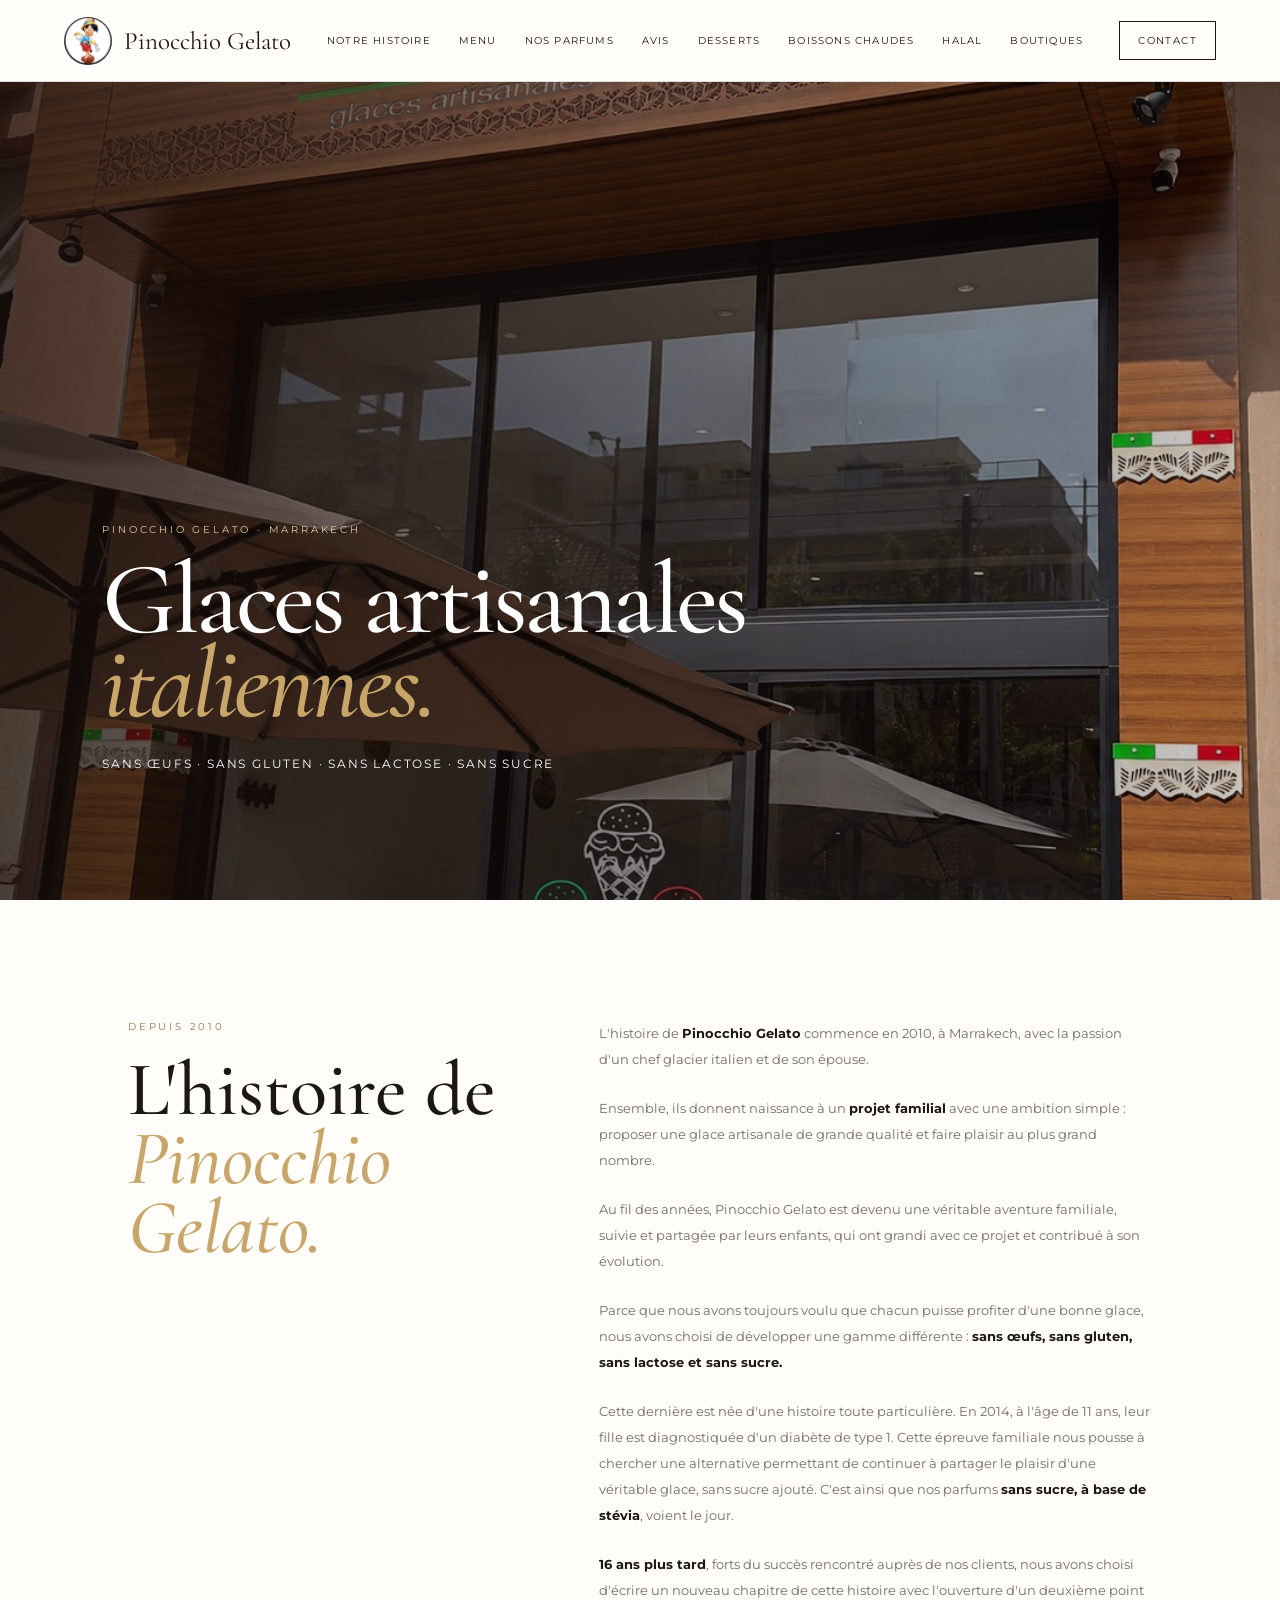
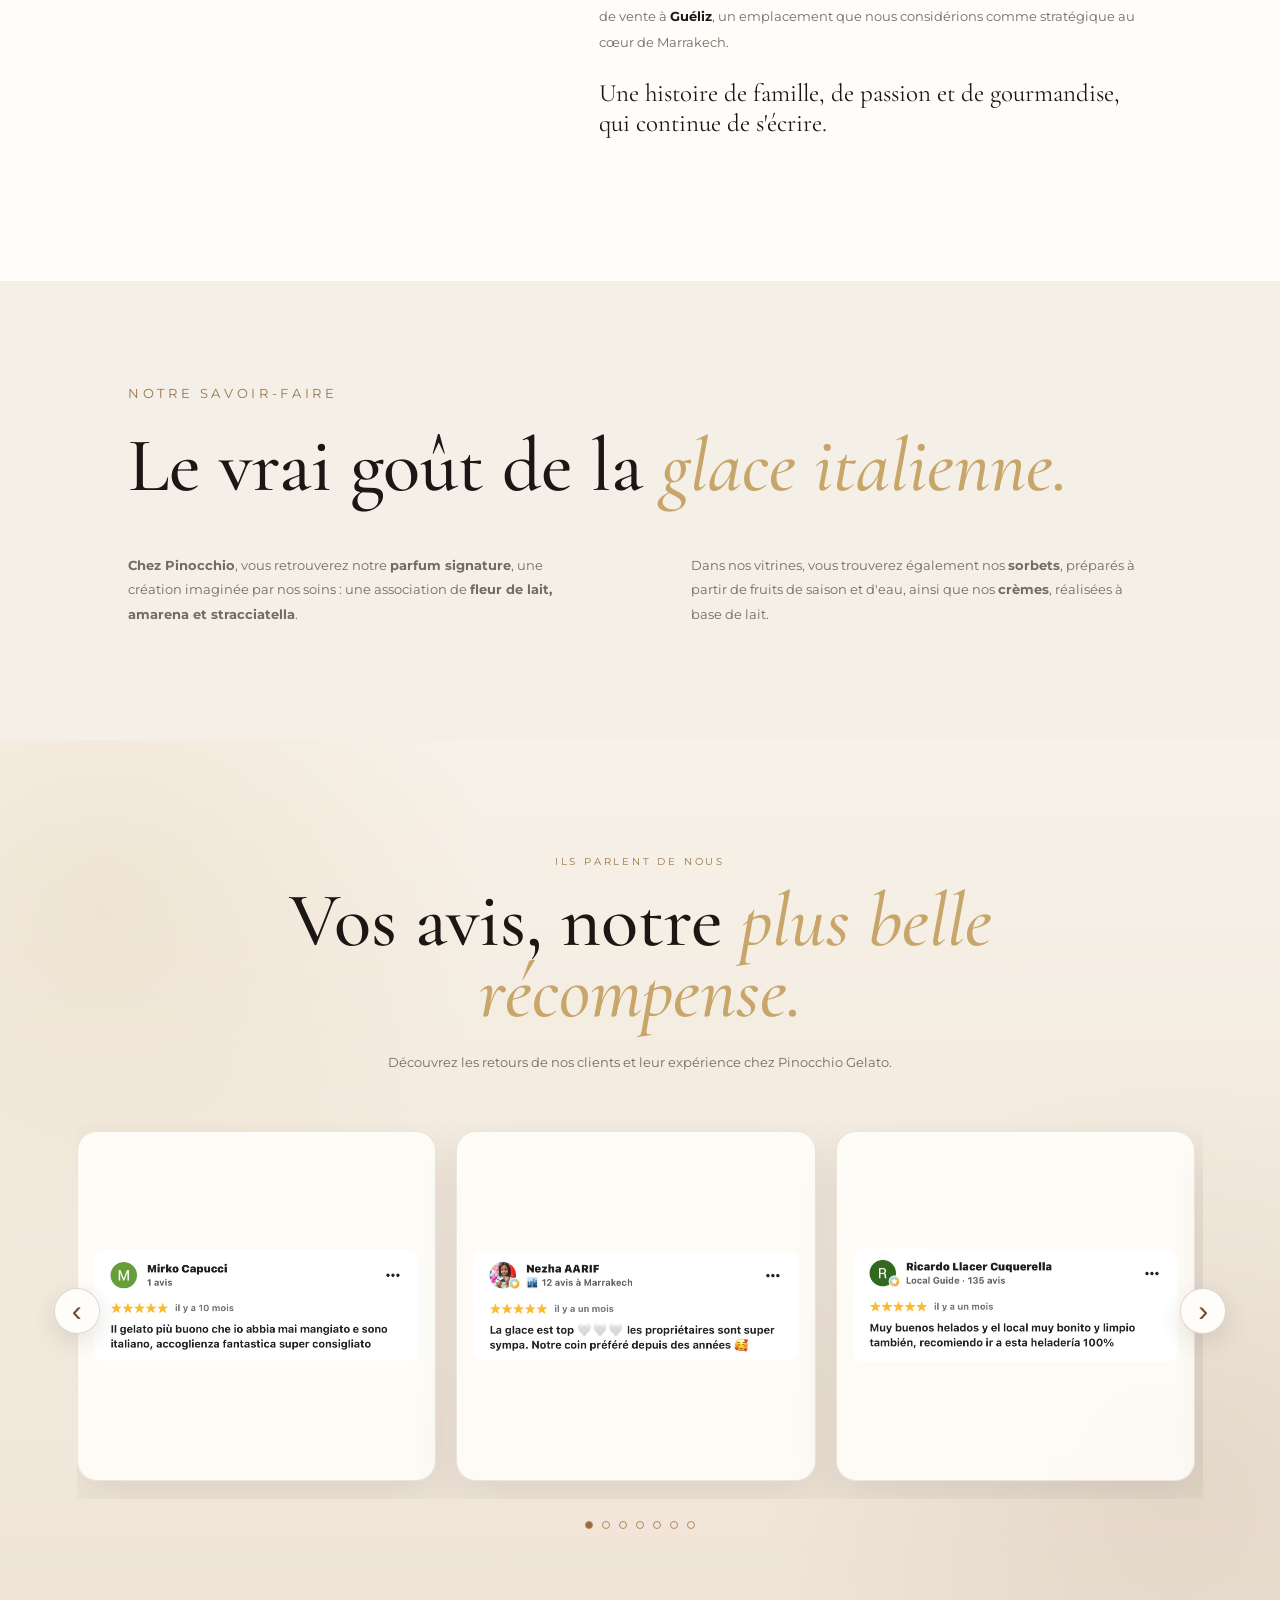
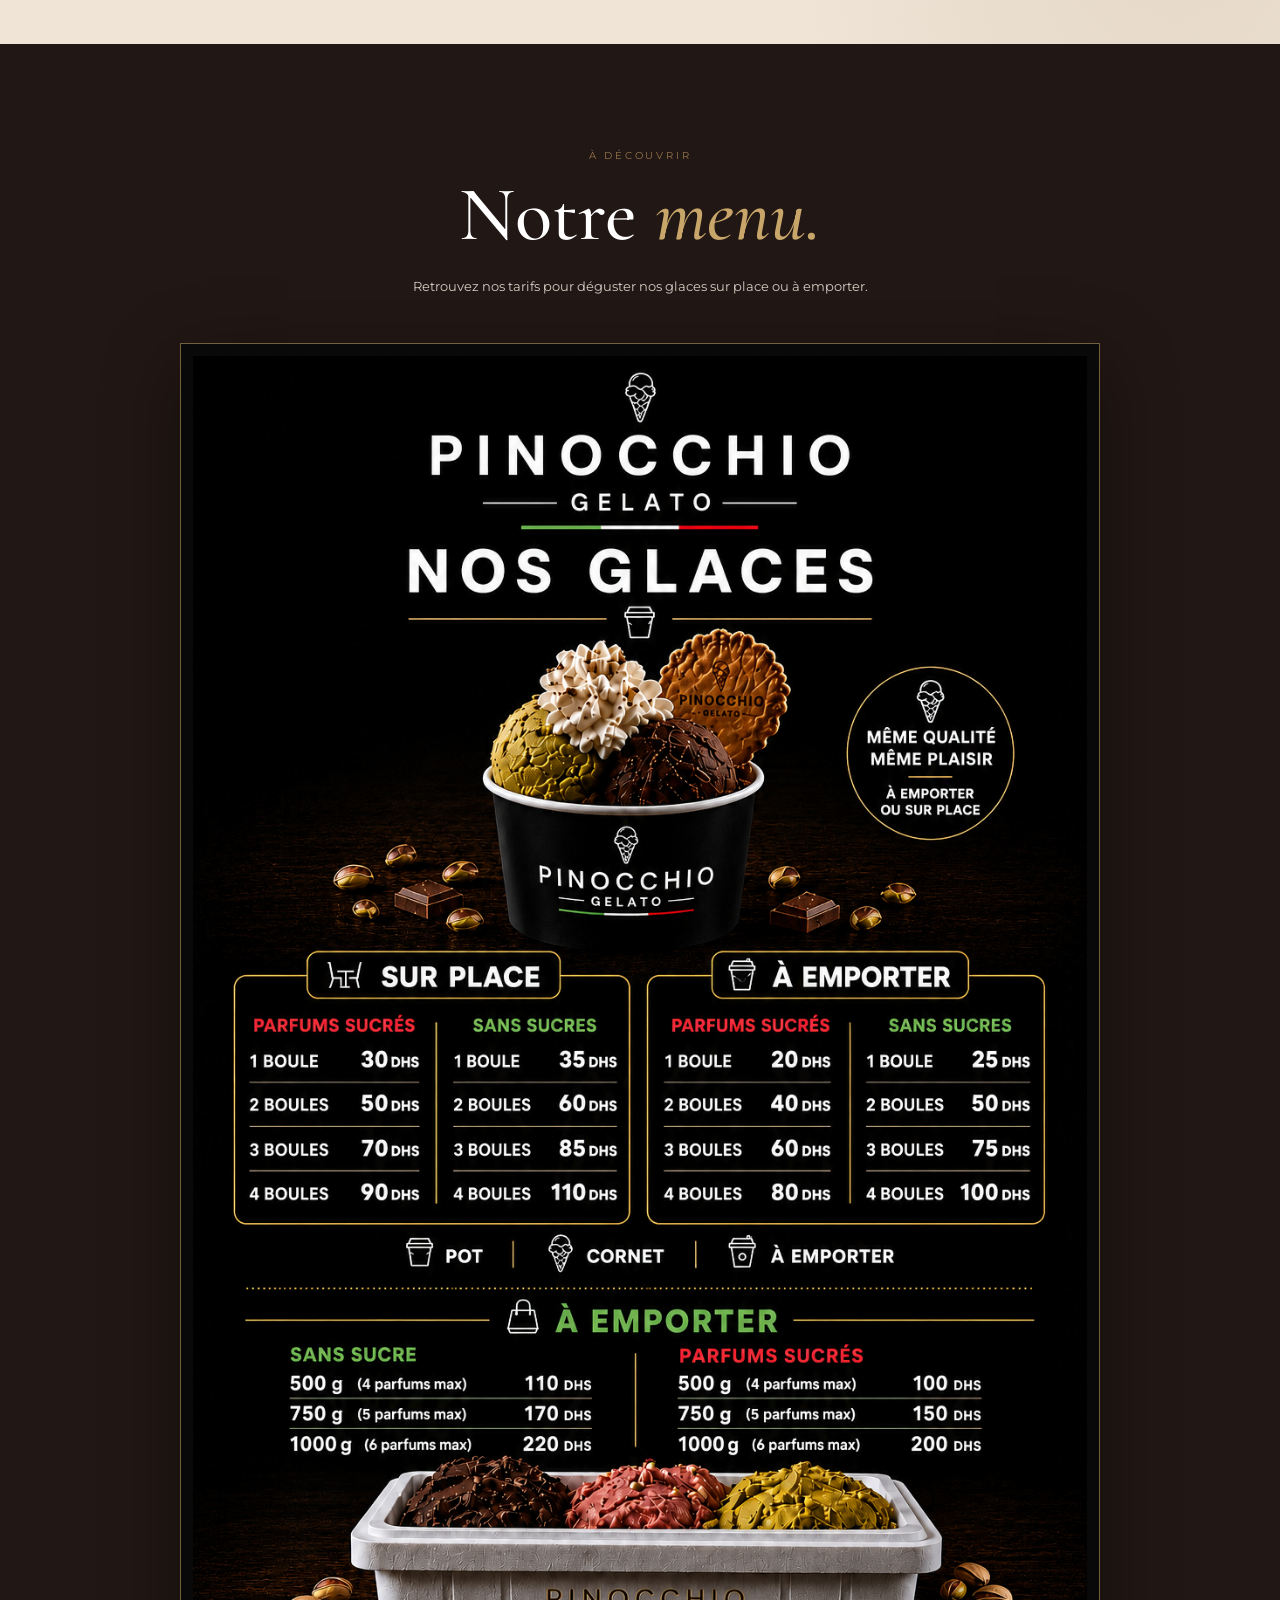
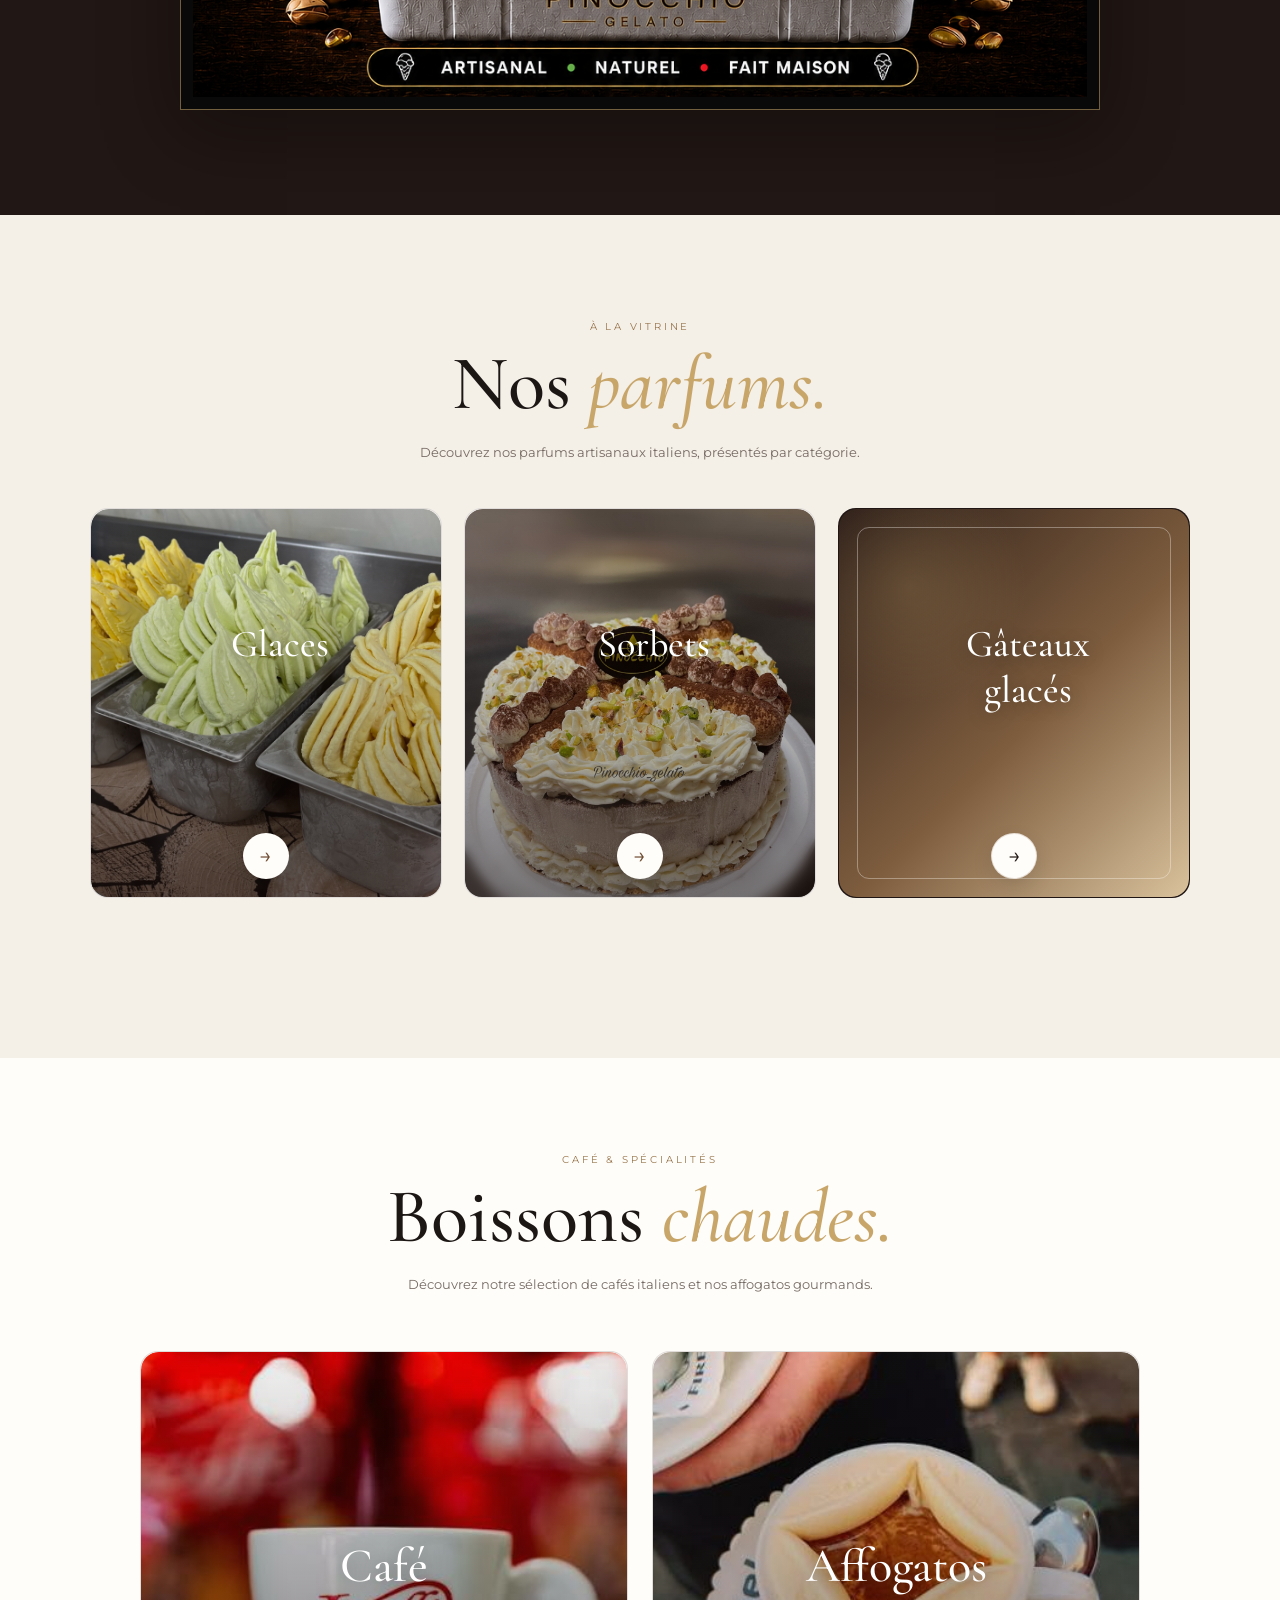
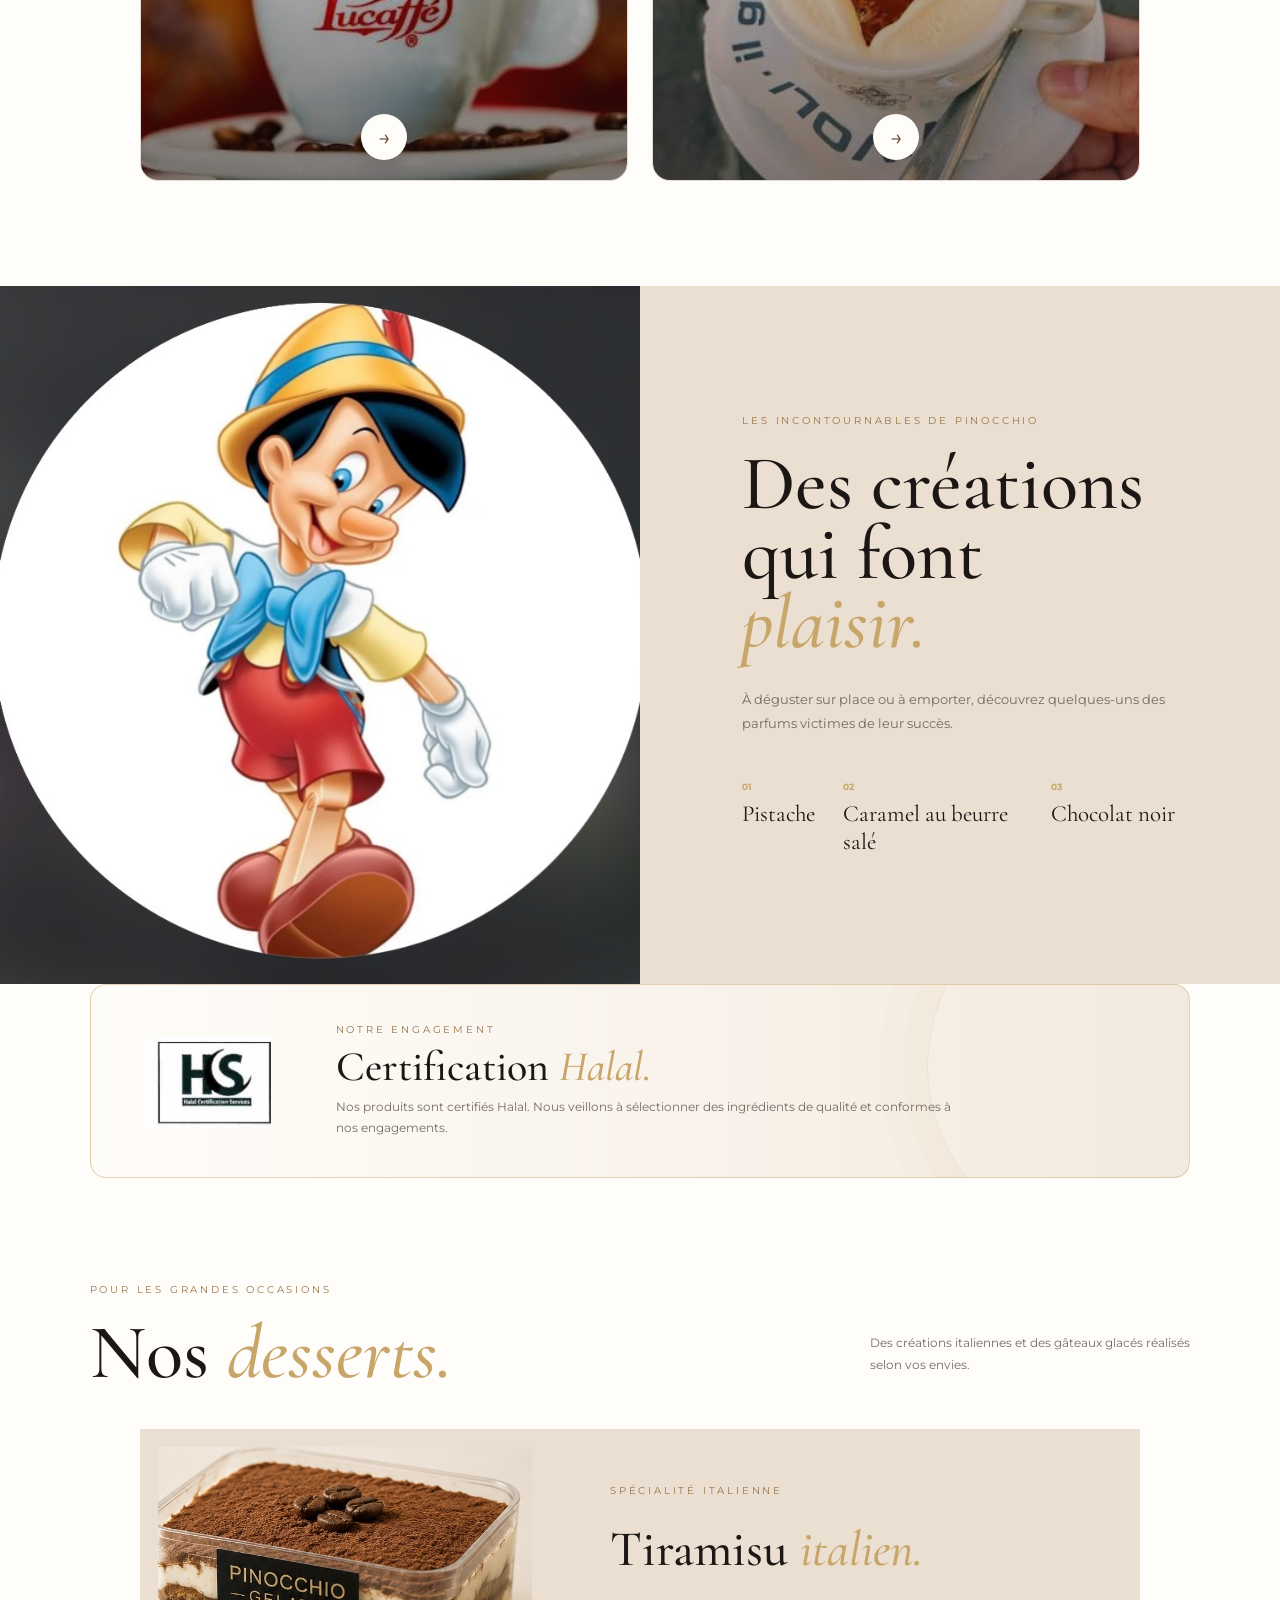
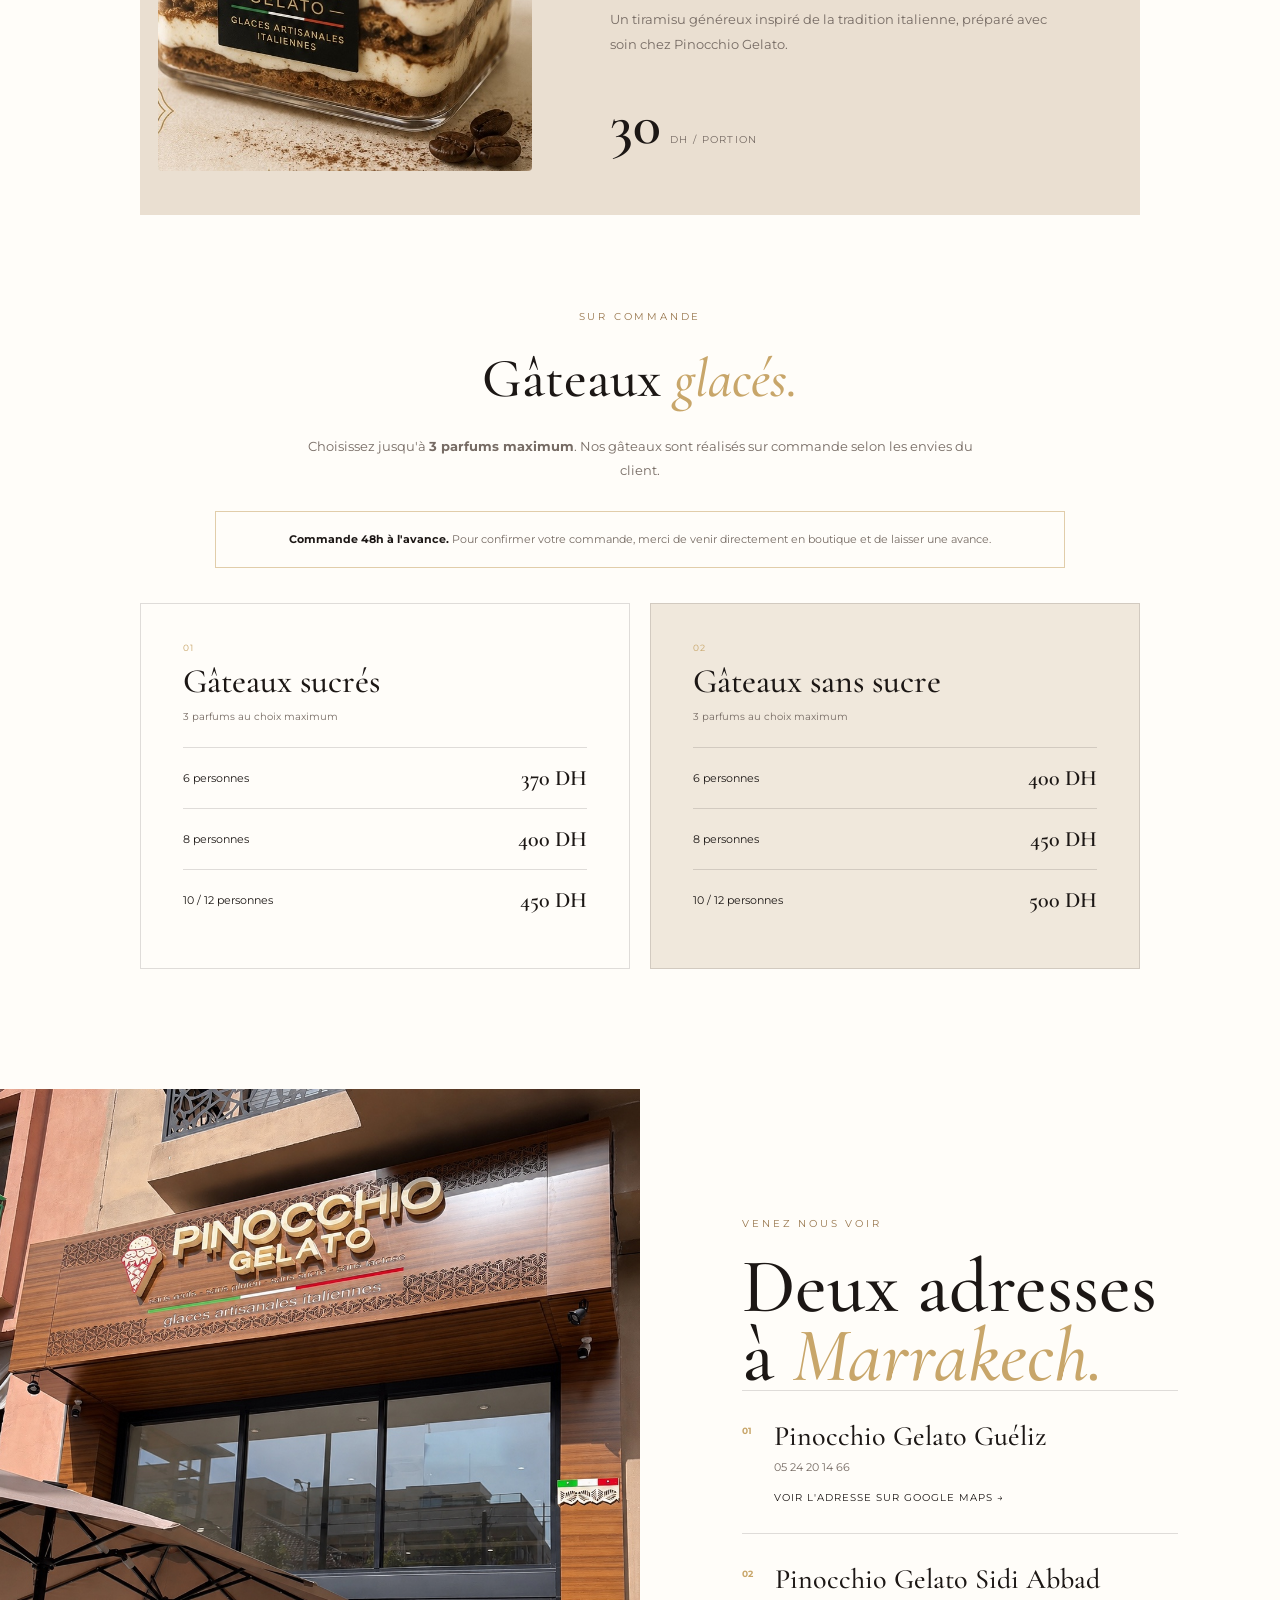
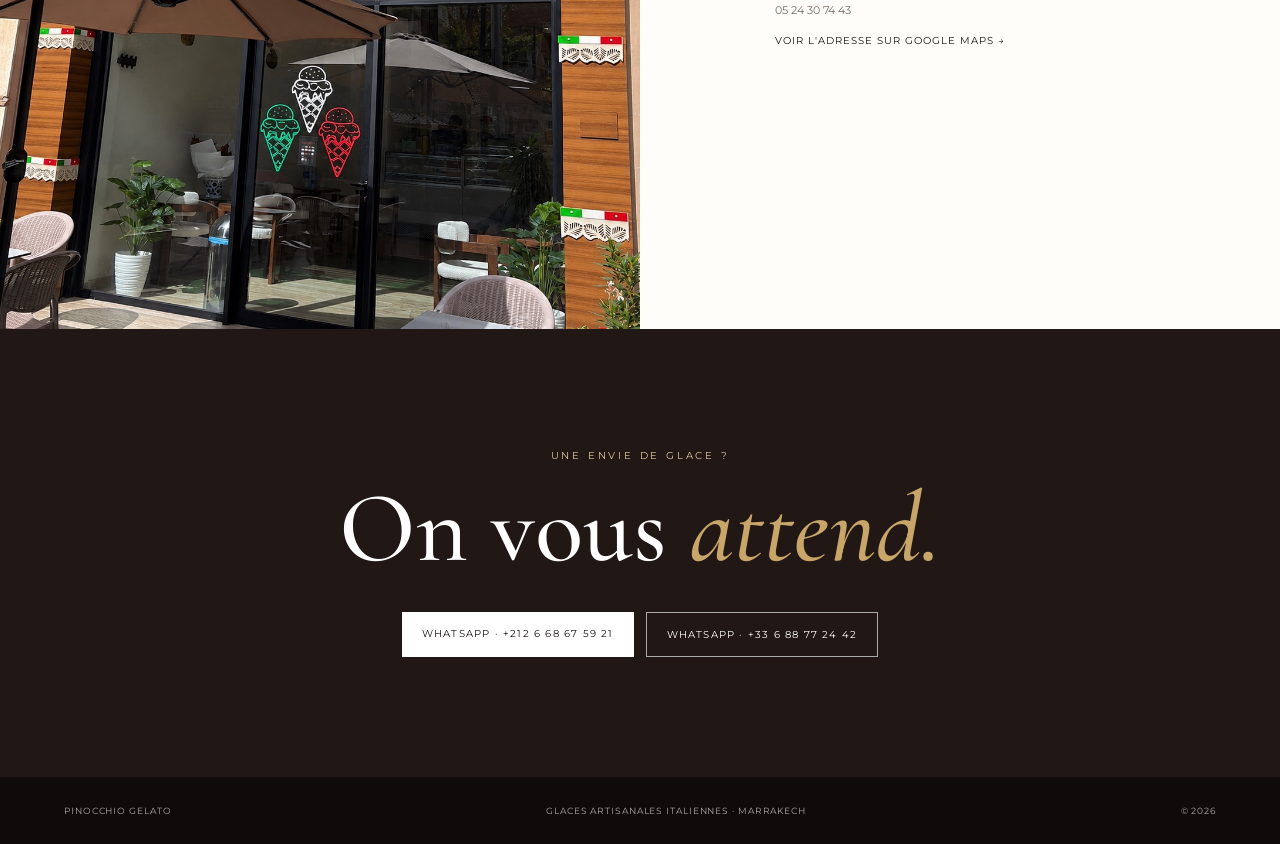
==== index.html @ 7ee96ea1 "Add files via upload" ====
<!doctype html><html lang="fr"><head><meta charset="utf-8"><meta name="viewport" content="width=device-width,initial-scale=1"><title>Pinocchio Gelato — Marrakech</title><link rel="stylesheet" href="style.css"></head><body>
<header class="nav"><a class="brand" href="#accueil"><img src="pinocchio.jpeg" alt="Logo Pinocchio" class="logo"><span>Pinocchio Gelato</span></a><nav><a href="#histoire">Notre histoire</a><a href="#menu">Menu</a><a href="#glaces">Nos parfums</a><a href="#avis">Avis</a><a href="#desserts">Desserts</a><a href="#boissons-chaudes">Boissons chaudes</a><a href="#halal">Halal</a><a href="#boutiques">Boutiques</a></nav><a class="nav-cta" href="#contact">Contact</a></header>
<section id="accueil" class="hero"><div class="hero-image"></div><div class="hero-overlay"></div><div class="hero-content"><p class="eyebrow">PINOCCHIO GELATO · MARRAKECH</p><h1>Glaces artisanales<br><em>italiennes.</em></h1><p class="qualities-line">Sans œufs · Sans gluten · Sans lactose · Sans sucre</p></div></section>
<section id="histoire" class="story"><div><p class="eyebrow dark">DEPUIS 2010</p><h2>L'histoire de<br><em>Pinocchio Gelato.</em></h2></div><div class="story-text">
<p>L'histoire de <strong>Pinocchio Gelato</strong> commence en 2010, à Marrakech, avec la passion d'un chef glacier italien et de son épouse.</p>
<p>Ensemble, ils donnent naissance à un <strong>projet familial</strong> avec une ambition simple : proposer une glace artisanale de grande qualité et faire plaisir au plus grand nombre.</p>
<p>Au fil des années, Pinocchio Gelato est devenu une véritable aventure familiale, suivie et partagée par leurs enfants, qui ont grandi avec ce projet et contribué à son évolution.</p>
<p>Parce que nous avons toujours voulu que chacun puisse profiter d'une bonne glace, nous avons choisi de développer une gamme différente : <strong>sans œufs, sans gluten, sans lactose et sans sucre.</strong></p>
<p>Cette dernière est née d'une histoire toute particulière. En 2014, à l'âge de 11 ans, leur fille est diagnostiquée d'un diabète de type 1. Cette épreuve familiale nous pousse à chercher une alternative permettant de continuer à partager le plaisir d'une véritable glace, sans sucre ajouté. C'est ainsi que nos parfums <strong>sans sucre, à base de stévia</strong>, voient le jour.</p>
<p><strong>16 ans plus tard</strong>, forts du succès rencontré auprès de nos clients, nous avons choisi d'écrire un nouveau chapitre de cette histoire avec l'ouverture d'un deuxième point de vente à <strong>Guéliz</strong>, un emplacement que nous considérions comme stratégique au cœur de Marrakech.</p>
<p class="closing">Une histoire de famille, de passion et de gourmandise, qui continue de s'écrire.</p></div></section>
<section class="intro"><p class="eyebrow dark">NOTRE SAVOIR-FAIRE</p><h2>Le vrai goût de la <em>glace italienne.</em></h2><p><strong>Chez Pinocchio</strong>, vous retrouverez notre <strong>parfum signature</strong>, une création imaginée par nos soins : une association de <strong>fleur de lait, amarena et stracciatella</strong>.</p><p>Dans nos vitrines, vous trouverez également nos <strong>sorbets</strong>, préparés à partir de fruits de saison et d'eau, ainsi que nos <strong>crèmes</strong>, réalisées à base de lait.</p></section>

<section id="avis" class="reviews-section">
  <div class="reviews-head">
    <p class="eyebrow dark">ILS PARLENT DE NOUS</p>
    <h2>Vos avis, notre <em>plus belle récompense.</em></h2>
    <p>Découvrez les retours de nos clients et leur expérience chez Pinocchio Gelato.</p>
  </div>
  <div class="reviews-wrap">
    <button class="review-arrow review-prev" type="button" aria-label="Avis précédent">‹</button>
    <div class="reviews-track">
      <article class="review-card"><img src="avis_mirko.jpeg" alt="Avis Google de Mirko Capucci"></article>
      <article class="review-card"><img src="avis_nezha.jpeg" alt="Avis Google de Nezha Aarif"></article>
      <article class="review-card"><img src="avis_ricardo.jpeg" alt="Avis Google de Ricardo Lacer Cuquerella"></article>
      <article class="review-card"><img src="avis_ikram.jpeg" alt="Avis Google de Ikram Gülseren"></article>
      <article class="review-card"><img src="avis_wassima.jpeg" alt="Avis Google de Wassima Ess"></article>
      <article class="review-card"><img src="avis_lyhem.jpeg" alt="Avis Google de Ly Hem"></article>
      <article class="review-card"><img src="avis_nasser.jpeg" alt="Avis Google de Nasser Ksikes"></article>
    </div>
    <button class="review-arrow review-next" type="button" aria-label="Avis suivant">›</button>
  </div>
  <div class="review-dots" aria-hidden="true"><span class="active"></span><span></span><span></span><span></span><span></span><span></span><span></span></div>
</section>

<section id="menu" class="menu-section">
  <div class="menu-head">
    <p class="eyebrow dark">À DÉCOUVRIR</p>
    <h2>Notre <em>menu.</em></h2>
    <p>Retrouvez nos tarifs pour déguster nos glaces sur place ou à emporter.</p>
  </div>
  <div class="menu-card">
    <img src="menu.png" alt="Menu Pinocchio Gelato — glaces sur place et à emporter">
  </div>
</section>

<section id="glaces" class="section flavors-section">
  <div class="perfumes-head">
    <p class="eyebrow dark">À LA VITRINE</p>
    <h2>Nos <em>parfums.</em></h2>
    <p>Découvrez nos parfums artisanaux italiens, présentés par catégorie.</p>
  </div>

  <div class="perfume-categories">
    <button class="perfume-category perfume-trigger" type="button" data-modal="glaces-modal" aria-haspopup="dialog">
      <span class="perfume-category-image"><img src="glaces.jpeg" alt="Glaces artisanales"></span>
      <span class="perfume-category-overlay"></span>
      <span class="perfume-category-title">Glaces</span>
      <span class="perfume-category-arrow">→</span>
    </button>

    <button class="perfume-category perfume-trigger" type="button" data-modal="sorbets-modal" aria-haspopup="dialog">
      <span class="perfume-category-image"><img src="pasteque.jpeg" alt="Sorbets aux fruits"></span>
      <span class="perfume-category-overlay"></span>
      <span class="perfume-category-title">Sorbets</span>
      <span class="perfume-category-arrow">→</span>
    </button>

    <a class="perfume-category perfume-category-text" href="#gateaux-glaces">
      <span class="perfume-category-pattern"></span>
      <span class="perfume-category-title">Gâteaux<br>glacés</span>
      <span class="perfume-category-arrow">→</span>
    </a>
  </div>

  <div class="perfume-modal" id="glaces-modal" role="dialog" aria-modal="true" aria-labelledby="glaces-modal-title" hidden>
    <div class="perfume-modal-backdrop" data-close-modal></div>
    <div class="perfume-modal-box">
      <button class="perfume-modal-close" type="button" aria-label="Fermer" data-close-modal>×</button>
      <p class="eyebrow dark">01 · NOS PARFUMS</p>
      <h3 id="glaces-modal-title">Glaces</h3>
      <p class="modal-description">Nos glaces sont des crèmes onctueuses réalisées à base de lait.</p>
      <div class="modal-flavors">
        <span>Vanille</span><span>Chocolat au lait</span><span>Yaourt</span><span>Yaourt fruits rouges</span><span>Pistache</span><span>Cookies</span><span>Oreo</span><span>Caramel</span><span>Caramel au beurre salé</span><span>Tiramisu</span><span>Café</span><span>Réglisse</span><span>Noisette</span><span>Nougat</span><span>Nutella</span><span>Pinocchio</span><span>Stracciatella</span><span>Menthe</span><span>Banane</span><span>Noix de coco</span>
      </div>
    </div>
  </div>

  <div class="perfume-modal" id="sorbets-modal" role="dialog" aria-modal="true" aria-labelledby="sorbets-modal-title" hidden>
    <div class="perfume-modal-backdrop" data-close-modal></div>
    <div class="perfume-modal-box">
      <button class="perfume-modal-close" type="button" aria-label="Fermer" data-close-modal>×</button>
      <p class="eyebrow dark">02 · NOS PARFUMS</p>
      <h3 id="sorbets-modal-title">Sorbets</h3>
      <p class="modal-description">Nos sorbets sont préparés avec de l'eau et des fruits de saison.</p>
      <div class="modal-flavors">
        <span>Fraise</span><span>Citron</span><span>Framboise</span><span>Fruits rouges</span><span>Pomme verte</span><span>Mangue</span><span>Fruits de passion</span><span>Fruit du dragon</span><span>Pamplemousse</span><span>Fruits exotiques</span><span>Tropical</span><span>Ananas</span><span>Lime</span><span>Chocolat noir</span>
      </div>
    </div>
  </div>

</section>

<section id="boissons-chaudes" class="section hot-drinks-section">
  <div class="perfumes-head">
    <p class="eyebrow dark">CAFÉ &amp; SPÉCIALITÉS</p>
    <h2>Boissons <em>chaudes.</em></h2>
    <p>Découvrez notre sélection de cafés italiens et nos affogatos gourmands.</p>
  </div>

  <div class="hot-drinks-grid">
    <button class="perfume-category perfume-trigger" type="button" data-modal="cafe-modal" aria-haspopup="dialog">
      <span class="perfume-category-image"><img src="affogato.jpeg" alt="Café italien"></span>
      <span class="perfume-category-overlay"></span>
      <span class="perfume-category-title">Café</span>
      <span class="perfume-category-arrow">→</span>
    </button>

    <button class="perfume-category perfume-trigger" type="button" data-modal="affogatos-modal" aria-haspopup="dialog">
      <span class="perfume-category-image"><img src="cafe.jpeg" alt="Affogato italien"></span>
      <span class="perfume-category-overlay"></span>
      <span class="perfume-category-title">Affogatos</span>
      <span class="perfume-category-arrow">→</span>
    </button>
  </div>

  <div class="perfume-modal" id="cafe-modal" role="dialog" aria-modal="true" aria-labelledby="cafe-modal-title" hidden>
    <div class="perfume-modal-backdrop" data-close-modal></div>
    <div class="perfume-modal-box">
      <button class="perfume-modal-close" type="button" aria-label="Fermer" data-close-modal>×</button>
      <p class="eyebrow dark">03 · BOISSONS CHAUDES</p>
      <h3 id="cafe-modal-title">Café</h3>
      <p class="modal-description">Notre café italien, servi fraîchement préparé.</p>
      <div class="modal-menu-list">
        <div><span>Café Espresso</span><strong>25 DH</strong></div>
        <div><span>Cappuccino</span><strong>35 DH</strong></div>
      </div>
    </div>
  </div>

  <div class="perfume-modal" id="affogatos-modal" role="dialog" aria-modal="true" aria-labelledby="affogatos-modal-title" hidden>
    <div class="perfume-modal-backdrop" data-close-modal></div>
    <div class="perfume-modal-box">
      <button class="perfume-modal-close" type="button" aria-label="Fermer" data-close-modal>×</button>
      <p class="eyebrow dark">04 · CAFÉ &amp; GLACE</p>
      <h3 id="affogatos-modal-title">Affogatos</h3>
      <p class="modal-description">Un espresso italien versé sur une boule de glace, selon la recette choisie.</p>
      <div class="modal-menu-list">
        <div><span>Affogato Classico <small>Vanille + espresso</small></span><strong>45 DH</strong></div>
        <div><span>Affogato Siciliano <small>Pistache + espresso</small></span><strong>45 DH</strong></div>
        <div><span>Affogato Piemonte <small>Noisette + espresso</small></span><strong>45 DH</strong></div>
        <div><span>Affogato Milano <small>Fior di Latte + espresso</small></span><strong>45 DH</strong></div>
        <div><span>Affogato Italiano <small>Tiramisu + espresso</small></span><strong>45 DH</strong></div>
      </div>
    </div>
  </div>
</section>
<section class="feature"><div class="feature-photo"><img src="pinocchio.jpeg" alt="Pinocchio Gelato"></div><div class="feature-copy"><p class="eyebrow dark">LES INCONTOURNABLES DE PINOCCHIO</p><h2>Des créations qui font <em>plaisir.</em></h2><p>À déguster sur place ou à emporter, découvrez quelques-uns des parfums victimes de leur succès.</p><div class="bests"><div><b>01</b><span>Pistache</span></div><div><b>02</b><span>Caramel au beurre salé</span></div><div><b>03</b><span>Chocolat noir</span></div></div></div></section>

<section id="halal" class="halal-section">
  <div class="halal-inner">
    <div class="halal-logo-wrap"><img src="halal-logo.png" alt="Logo Halal Certification Services"></div>
    <div class="halal-copy">
      <p class="eyebrow dark">NOTRE ENGAGEMENT</p>
      <h2>Certification <em>Halal.</em></h2>
      <p>Nos produits sont certifiés Halal. Nous veillons à sélectionner des ingrédients de qualité et conformes à nos engagements.</p>
    </div>
  </div>
</section>

<section id="desserts" class="section desserts">
  <div class="section-head"><div><p class="eyebrow dark">POUR LES GRANDES OCCASIONS</p><h2>Nos <em>desserts.</em></h2></div><p>Des créations italiennes et des gâteaux glacés réalisés selon vos envies.</p></div>
  <div class="tiramisu-feature">
    <div class="tiramisu-photo"><img src="tiramisu.jpeg" alt="Tiramisu italien Pinocchio Gelato"></div>
    <div class="tiramisu-copy"><p class="eyebrow dark">SPÉCIALITÉ ITALIENNE</p><h3>Tiramisu <em>italien.</em></h3><p>Un tiramisu généreux inspiré de la tradition italienne, préparé avec soin chez Pinocchio Gelato.</p><div class="price-highlight"><span>30</span><small>DH / portion</small></div></div>
  </div>
  <div class="cakes-head" id="gateaux-glaces"><p class="eyebrow dark">SUR COMMANDE</p><h3>Gâteaux <em>glacés.</em></h3><p>Choisissez jusqu'à <strong>3 parfums maximum</strong>. Nos gâteaux sont réalisés sur commande selon les envies du client.</p></div>
  <div class="cake-notice"><strong>Commande 48h à l'avance.</strong> Pour confirmer votre commande, merci de venir directement en boutique et de laisser une avance.</div>
  <div class="cake-prices">
    <article class="cake-card"><p class="cake-label">01</p><h4>Gâteaux sucrés</h4><p class="cake-subtitle">3 parfums au choix maximum</p><div class="price-row"><span>6 personnes</span><strong>370 DH</strong></div><div class="price-row"><span>8 personnes</span><strong>400 DH</strong></div><div class="price-row"><span>10 / 12 personnes</span><strong>450 DH</strong></div></article>
    <article class="cake-card sugar-free"><p class="cake-label">02</p><h4>Gâteaux sans sucre</h4><p class="cake-subtitle">3 parfums au choix maximum</p><div class="price-row"><span>6 personnes</span><strong>400 DH</strong></div><div class="price-row"><span>8 personnes</span><strong>450 DH</strong></div><div class="price-row"><span>10 / 12 personnes</span><strong>500 DH</strong></div></article>
  </div>
</section>
<section id="boutiques" class="locations"><div class="location-photo"><img src="facade.jpeg" alt="Pinocchio Gelato Marrakech"></div><div class="location-copy"><p class="eyebrow dark">VENEZ NOUS VOIR</p><h2>Deux adresses<br>à <em>Marrakech.</em></h2><div class="shop"><b>01</b><div><h3>Pinocchio Gelato Guéliz</h3><p>05 24 20 14 66</p><a href="https://maps.app.goo.gl/zNfvPjSvja2GH3fk6" target="_blank">Voir l'adresse sur Google Maps →</a></div></div><div class="shop"><b>02</b><div><h3>Pinocchio Gelato Sidi Abbad</h3><p>05 24 30 74 43</p><a href="https://maps.app.goo.gl/os4RZZqv9oB6Zk1H6" target="_blank">Voir l'adresse sur Google Maps →</a></div></div></div></section>
<section id="contact" class="contact"><p class="eyebrow">UNE ENVIE DE GLACE ?</p><h2>On vous <em>attend.</em></h2><div class="contact-actions"><a class="button light" href="https://wa.me/212668675921" target="_blank">WhatsApp · +212 6 68 67 59 21</a><a class="button outline" href="https://wa.me/33688772442" target="_blank">WhatsApp · +33 6 88 77 24 42</a></div></section><footer><span>Pinocchio Gelato</span><span>Glaces artisanales italiennes · Marrakech</span><span>© 2026</span></footer><script>
(() => {
  const triggers = document.querySelectorAll('.perfume-trigger');
  let activeModal = null;
  let lastTrigger = null;

  function openModal(id, trigger) {
    const modal = document.getElementById(id);
    if (!modal) return;
    lastTrigger = trigger;
    activeModal = modal;
    modal.hidden = false;
    document.body.classList.add('modal-open');
    requestAnimationFrame(() => modal.classList.add('is-visible'));
    const close = modal.querySelector('.perfume-modal-close');
    if (close) close.focus();
  }

  function closeModal() {
    if (!activeModal) return;
    const modal = activeModal;
    modal.classList.remove('is-visible');
    document.body.classList.remove('modal-open');
    setTimeout(() => { modal.hidden = true; }, 220);
    if (lastTrigger) lastTrigger.focus();
    activeModal = null;
  }

  triggers.forEach(trigger => {
    trigger.addEventListener('click', () => openModal(trigger.dataset.modal, trigger));
  });

  document.querySelectorAll('[data-close-modal]').forEach(el => {
    el.addEventListener('click', closeModal);
  });

  document.addEventListener('keydown', e => {
    if (e.key === 'Escape' && activeModal) closeModal();
  });
})();
</script>
<script>
(() => {
  const track = document.querySelector('.reviews-track');
  const cards = [...document.querySelectorAll('.review-card')];
  const dots = [...document.querySelectorAll('.review-dots span')];
  const prev = document.querySelector('.review-prev');
  const next = document.querySelector('.review-next');
  if (!track || !cards.length) return;
  let index = 0;
  const visible = () => window.innerWidth <= 800 ? 1 : 3;
  const max = () => Math.max(0, cards.length - visible());
  function go(i) {
    index = Math.min(Math.max(i, 0), max());
    const card = cards[index];
    track.scrollTo({left: card.offsetLeft - track.offsetLeft, behavior: 'smooth'});
    dots.forEach((d, n) => d.classList.toggle('active', n === index));
  }
  prev.addEventListener('click', () => go(index - 1));
  next.addEventListener('click', () => go(index + 1));
  dots.forEach((d, n) => d.addEventListener('click', () => go(n)));
  window.addEventListener('resize', () => go(Math.min(index, max())));
})();
</script></body></html>
---- style.css ----
@import url('https://fonts.googleapis.com/css2?family=Cormorant+Garamond:wght@400;500;600;700&family=Montserrat:wght@400;500;600&display=swap');:root{--brown:#211714;--cream:#f4efe7;--gold:#c8a66a;--ink:#1c1715;--muted:#766b64;--line:rgba(28,23,21,.14)}*{box-sizing:border-box}html{scroll-behavior:smooth}body{margin:0;background:var(--cream);color:var(--ink);font-family:Montserrat,Arial,sans-serif}a{text-decoration:none;color:inherit}.nav{height:82px;display:flex;align-items:center;justify-content:space-between;padding:0 5vw;background:#fffdf9;position:sticky;top:0;z-index:20;border-bottom:1px solid var(--line)}.brand{display:flex;align-items:center;gap:12px;font:25px 'Cormorant Garamond',serif}.logo{width:48px;height:48px;object-fit:cover;border-radius:50%}.nav nav{display:flex;gap:28px;font-size:10px;text-transform:uppercase;letter-spacing:.12em}.nav-cta{border:1px solid var(--ink);padding:12px 18px;font-size:10px;text-transform:uppercase;letter-spacing:.14em}.hero{min-height:calc(100vh - 82px);position:relative;display:flex;align-items:flex-end;color:#fff}.hero-image{position:absolute;inset:0;background:url('facade.jpeg') center/cover}.hero-overlay{position:absolute;inset:0;background:linear-gradient(90deg,rgba(24,14,10,.78),rgba(24,14,10,.2))}.hero-content{position:relative;padding:10vh 8vw 13vh}.eyebrow{font-size:10px;letter-spacing:.28em;text-transform:uppercase;margin:0 0 22px;color:#dfc99d}.eyebrow.dark{color:#98764d}h1,h2,h3{font-family:'Cormorant Garamond',serif;font-weight:500}h1{font-size:clamp(60px,8vw,112px);line-height:.82;margin:0;letter-spacing:-.035em}h2{font-size:clamp(50px,6vw,80px);line-height:.9;margin:0}em{font-style:italic;color:var(--gold)}.qualities-line{font-size:12px;letter-spacing:.15em;text-transform:uppercase;margin-top:30px}.story{display:grid;grid-template-columns:.8fr 1.2fr;gap:8vw;padding:120px 10vw;background:#fffdf9}.story-text{font-size:13px;line-height:2;color:var(--muted)}.story-text p{margin:0 0 23px}.story-text strong{color:var(--ink)}.closing{font:25px 'Cormorant Garamond',serif;color:var(--ink)}.intro{padding:100px 10vw;display:grid;grid-template-columns:1fr 1fr;gap:25px 8vw}.intro h2{grid-column:1/-1;margin-bottom:15px}.intro .eyebrow{grid-column:1/-1;margin:0}.intro p{color:var(--muted);line-height:1.9;font-size:13px}.section{padding:105px 7vw}.section-head{display:flex;justify-content:space-between;align-items:end;margin-bottom:42px}.section-head>p{max-width:320px;color:var(--muted);font-size:12px;line-height:1.8}.gallery{display:grid;grid-template-columns:1.35fr .825fr .825fr;gap:18px}.photo,.photo.large{height:560px;overflow:hidden}.photo img{width:100%;height:100%;object-fit:cover;transition:transform .7s}.photo:hover img{transform:scale(1.04)}.flavors{display:flex;flex-wrap:wrap;gap:8px;margin-top:25px}.flavors span{padding:10px 14px;border:1px solid var(--line);font-size:10px}.feature{display:grid;grid-template-columns:1fr 1fr;background:#eadfd1}.feature-photo{min-height:650px}.feature-photo img{width:100%;height:100%;object-fit:cover}.feature-copy{padding:10vw 8vw;display:flex;flex-direction:column;justify-content:center}.feature-copy>p:not(.eyebrow){color:var(--muted);line-height:1.9;font-size:13px;max-width:480px;margin:30px 0 0}.bests{display:flex;gap:28px;margin-top:45px;flex-wrap:wrap}.bests div{display:flex;flex-direction:column;gap:8px;max-width:180px}.bests b{font-size:9px;color:var(--gold)}.bests span{font:23px 'Cormorant Garamond',serif}.desserts{background:#fffdf9}.dessert-grid{display:grid;grid-template-columns:1fr 1fr;gap:20px}.dessert-grid img{width:100%;height:620px;object-fit:cover}.locations{display:grid;grid-template-columns:1fr 1fr;background:#fffdf9}.location-photo{min-height:720px}.location-photo img{width:100%;height:100%;object-fit:cover}.location-copy{padding:10vw 8vw}.shop{display:flex;gap:22px;border-top:1px solid var(--line);padding:28px 0}.shop>b{font-size:9px;color:var(--gold);padding-top:6px}.shop h3{font-size:28px;margin:0 0 7px}.shop p{font-size:11px;color:var(--muted);margin:0 0 12px}.shop a{font-size:10px;text-transform:uppercase;letter-spacing:.1em}.contact{background:var(--brown);color:#fff;text-align:center;padding:120px 5vw}.contact h2{font-size:clamp(60px,8vw,100px)}.contact-actions{display:flex;justify-content:center;gap:12px;flex-wrap:wrap;margin-top:38px}.button{padding:15px 20px;font-size:10px;letter-spacing:.12em;text-transform:uppercase}.light{background:#fff;color:var(--ink)}.outline{border:1px solid #aaa;color:#fff}footer{background:#0e0b0a;color:#aaa;padding:28px 5vw;display:flex;justify-content:space-between;font-size:9px;letter-spacing:.1em;text-transform:uppercase}@media(max-width:800px){.nav{height:70px}.nav nav{display:none}.nav-cta{padding:10px 12px}.brand{font-size:21px}.logo{width:40px;height:40px}.hero{min-height:700px}.story,.intro,.feature,.locations{grid-template-columns:1fr}.story{padding:80px 7vw;gap:45px}.intro{padding:80px 7vw}.gallery{grid-template-columns:1fr}.photo,.photo.large{height:380px}.feature-photo{min-height:480px}.feature-copy{padding:80px 7vw}.dessert-grid{grid-template-columns:1fr}.dessert-grid img{height:500px}.locations{display:flex;flex-direction:column}.location-photo{min-height:500px;height:500px}.location-copy{padding:80px 7vw}footer{flex-direction:column;gap:12px}}
.menu-section{padding:105px 7vw;background:#211714;color:#fff;text-align:center}
.menu-head{max-width:760px;margin:0 auto 45px}
.menu-head .eyebrow{margin-bottom:18px}
.menu-head h2{font-size:clamp(50px,6vw,80px);margin:0}
.menu-head>p:last-child{max-width:520px;margin:25px auto 0;color:#d8ccc3;font-size:13px;line-height:1.9}
.menu-card{max-width:920px;margin:0 auto;border:1px solid rgba(200,166,106,.55);padding:12px;background:#090909;box-shadow:0 20px 70px rgba(0,0,0,.35)}
.menu-card img{display:block;width:100%;height:auto}
@media(max-width:800px){.menu-section{padding:80px 5vw}.menu-card{padding:6px}}

/* ===== Section Avis clients ===== */
.reviews-section{position:relative;overflow:hidden;padding:115px 6vw;background:linear-gradient(180deg,#f7f1e8 0%,#efe4d6 100%)}
.reviews-section:before{content:"";position:absolute;inset:0;background:radial-gradient(circle at 8% 18%,rgba(200,166,106,.14),transparent 28%),radial-gradient(circle at 92% 82%,rgba(117,82,52,.10),transparent 30%);pointer-events:none}
.reviews-head{position:relative;text-align:center;max-width:980px;margin:0 auto 48px}
.reviews-head .eyebrow{margin-bottom:18px}
.reviews-head h2{font-size:clamp(48px,6vw,78px);line-height:.92}
.reviews-head>p:last-child{max-width:650px;margin:24px auto 0;color:var(--muted);font-size:13px;line-height:1.8}
.reviews-wrap{position:relative;max-width:1320px;margin:0 auto}
.reviews-track{display:grid;grid-auto-flow:column;grid-auto-columns:calc((100% - 40px)/3);gap:20px;overflow-x:auto;scroll-snap-type:x mandatory;scrollbar-width:none;padding:8px 4px 18px}
.reviews-track::-webkit-scrollbar{display:none}
.review-card{scroll-snap-align:start;background:rgba(255,253,249,.92);border:1px solid rgba(99,71,47,.12);border-radius:20px;padding:16px;box-shadow:0 18px 45px rgba(57,38,25,.10);display:flex;align-items:center;justify-content:center;min-height:330px}
.review-card img{display:block;width:100%;height:auto;max-height:470px;object-fit:contain;border-radius:10px}
.review-arrow{position:absolute;z-index:3;top:50%;transform:translateY(-50%);width:46px;height:46px;border:1px solid rgba(99,71,47,.2);border-radius:50%;background:#fffdf9;color:#6f4c31;font-size:30px;line-height:1;cursor:pointer;box-shadow:0 8px 25px rgba(57,38,25,.12)}
.review-prev{left:-23px}.review-next{right:-23px}
.review-dots{display:flex;justify-content:center;gap:9px;margin-top:22px}
.review-dots span{width:8px;height:8px;border-radius:50%;border:1px solid #b48a5b;display:block;cursor:pointer}
.review-dots span.active{background:#9b6939}
@media(max-width:800px){.reviews-section{padding:80px 5vw}.reviews-head{margin-bottom:30px}.reviews-track{grid-auto-columns:100%;gap:14px;padding-left:0;padding-right:0}.review-card{min-height:0;padding:10px;border-radius:16px}.review-card img{max-height:560px}.review-arrow{width:40px;height:40px;font-size:26px}.review-prev{left:8px}.review-next{right:8px}}

/* --- Nouvelle présentation des parfums --- */
.flavor-tabs{display:flex;justify-content:center;gap:10px;margin:42px auto 0}.flavor-tab{appearance:none;background:transparent;border:1px solid var(--line);color:var(--ink);padding:15px 42px;font:500 11px Montserrat,Arial,sans-serif;letter-spacing:.16em;text-transform:uppercase;cursor:pointer;transition:.25s}.flavor-tab.active{background:var(--brown);border-color:var(--brown);color:#fff}.flavor-panels{margin-top:24px}.flavor-panel{background:#fffdf9;border:1px solid var(--line);padding:42px 44px}.flavor-panel[hidden]{display:none}.flavor-panel-head{display:flex;gap:22px;align-items:flex-start}.flavor-panel-head>span{font-size:10px;color:var(--gold);padding-top:7px}.flavor-panel-head h3{font-size:34px;margin:0 0 8px}.flavor-panel-head p{margin:0;color:var(--muted);font-size:12px;line-height:1.8}.flavor-panel .flavors{margin-top:28px}.flavor-panel .flavors span{background:#fff}.flavors-section{padding-bottom:90px}

/* --- Certification Halal --- */
.halal-section{display:grid;grid-template-columns:1fr 1fr;background:#fffdf9}.halal-copy{padding:9vw 8vw;display:flex;flex-direction:column;justify-content:center}.halal-copy>p:not(.eyebrow){color:var(--muted);line-height:1.9;font-size:13px;max-width:500px;margin:20px 0 0}.halal-badge{display:inline-flex;flex-direction:column;align-items:center;justify-content:center;width:155px;height:115px;border:1px solid var(--gold);margin-top:34px}.halal-badge span{font:600 31px 'Cormorant Garamond',serif;letter-spacing:.12em}.halal-badge small{font-size:8px;letter-spacing:.12em;text-transform:uppercase;color:var(--muted);margin-top:4px}.halal-document{padding:70px 8vw 70px 0;display:flex;align-items:center;justify-content:center;background:#f1eadf}.halal-document img{display:block;width:min(100%,560px);max-height:760px;object-fit:contain;box-shadow:0 18px 55px rgba(28,23,21,.12);background:#fff}

/* --- Desserts / tiramisu / gâteaux --- */
.tiramisu-feature{display:grid;grid-template-columns:1fr 1fr;background:#eadfd1;margin-top:10px}.tiramisu-photo{min-height:560px}.tiramisu-photo img{width:100%;height:100%;object-fit:cover}.tiramisu-copy{padding:7vw;display:flex;flex-direction:column;justify-content:center}.tiramisu-copy h3{font-size:56px;margin:0}.tiramisu-copy>p:not(.eyebrow){color:var(--muted);line-height:1.9;font-size:13px;max-width:450px;margin:28px 0 0}.price-highlight{display:flex;align-items:baseline;gap:9px;margin-top:32px;color:var(--ink)}.price-highlight span{font:600 58px 'Cormorant Garamond',serif}.price-highlight small{font-size:10px;letter-spacing:.13em;text-transform:uppercase;color:var(--muted)}.cakes-head{text-align:center;max-width:700px;margin:95px auto 28px}.cakes-head h3{font-size:55px;margin:0}.cakes-head>p:last-child{font-size:13px;color:var(--muted);line-height:1.9;margin:22px auto 0}.cake-notice{max-width:850px;margin:0 auto 35px;padding:18px 22px;border:1px solid rgba(200,166,106,.55);background:#fffdf9;text-align:center;font-size:11px;line-height:1.7;color:var(--muted)}.cake-notice strong{color:var(--ink)}.cake-prices{display:grid;grid-template-columns:1fr 1fr;gap:20px;max-width:1000px;margin:0 auto}.cake-card{background:#fffdf9;border:1px solid var(--line);padding:38px 42px}.cake-card.sugar-free{background:#f0e8dc}.cake-label{font-size:9px;color:var(--gold);margin:0 0 8px;letter-spacing:.14em}.cake-card h4{font:500 34px 'Cormorant Garamond',serif;margin:0}.cake-subtitle{font-size:10px;color:var(--muted);margin:8px 0 24px}.price-row{display:flex;justify-content:space-between;align-items:center;border-top:1px solid var(--line);padding:17px 0;font-size:11px}.price-row strong{font:600 22px 'Cormorant Garamond',serif}.desserts{padding-bottom:120px}

@media(max-width:800px){.nav nav{display:none}.flavor-tabs{margin-top:32px}.flavor-tab{padding:13px 25px}.flavor-panel{padding:30px 22px}.flavor-panel-head h3{font-size:29px}.halal-section,.tiramisu-feature,.cake-prices{grid-template-columns:1fr}.halal-copy{padding:80px 7vw}.halal-document{padding:50px 7vw}.halal-document img{max-height:none}.tiramisu-photo{min-height:400px}.tiramisu-copy{padding:65px 7vw}.tiramisu-copy h3,.cakes-head h3{font-size:48px}.cakes-head{margin:75px auto 28px}.cake-card{padding:32px 26px}.desserts{padding-bottom:85px}}

/* ===== Nouvelle présentation des parfums — style cartes ===== */
.perfumes-head{text-align:center;max-width:760px;margin:0 auto 44px}
.perfumes-head .eyebrow{margin-bottom:16px}
.perfumes-head h2{font-size:clamp(50px,6vw,80px);margin:0}
.perfumes-head>p:last-child{max-width:620px;margin:22px auto 0;color:var(--muted);font-size:13px;line-height:1.8}
.perfume-categories{display:grid;grid-template-columns:repeat(3,1fr);gap:20px;max-width:1180px;margin:0 auto 55px}
.perfume-category{position:relative;display:block;height:390px;overflow:visible;border-radius:18px}
.perfume-category-image,.perfume-category-pattern{position:absolute;inset:0;border-radius:18px;overflow:hidden}
.perfume-category-image img{width:100%;height:100%;object-fit:cover;transition:transform .6s ease}
.perfume-category:hover .perfume-category-image img{transform:scale(1.04)}
.perfume-category-overlay{position:absolute;inset:0;border-radius:18px;background:linear-gradient(180deg,rgba(33,23,20,.10),rgba(33,23,20,.58))}
.perfume-category-pattern{background:radial-gradient(circle at 20% 20%,rgba(200,166,106,.22),transparent 28%),linear-gradient(135deg,#2b1d18,#7e5d3e 55%,#d9c29c);}
.perfume-category-pattern:after{content:"";position:absolute;inset:18px;border:1px solid rgba(255,253,249,.35);border-radius:12px}
.perfume-category-text{background:#2b1d18}
.perfume-category-title{position:absolute;z-index:2;left:0;right:0;top:50%;transform:translateY(-50%);text-align:center;color:#fff;font:500 clamp(34px,3vw,48px) 'Cormorant Garamond',serif;text-shadow:0 3px 18px rgba(0,0,0,.35)}
.perfume-category-arrow{position:absolute;z-index:3;left:50%;bottom:-22px;transform:translateX(-50%);width:46px;height:46px;border-radius:50%;display:flex;align-items:center;justify-content:center;background:#fffdf9;color:#7d5635;border:1px solid rgba(125,86,53,.18);box-shadow:0 10px 25px rgba(33,23,20,.16);font-size:24px;transition:.25s}
.perfume-category:hover .perfume-category-arrow{transform:translateX(-50%) translateY(-3px);background:var(--brown);color:#fff}
.flavor-list{max-width:1180px;margin:0 auto 26px;padding:38px 42px;background:#fffdf9;border:1px solid var(--line);border-radius:16px;scroll-margin-top:100px}
.flavor-list-head{display:flex;gap:22px;align-items:flex-start;padding-bottom:22px;border-bottom:1px solid var(--line)}
.flavor-number{font-size:10px;color:var(--gold);padding-top:8px;letter-spacing:.15em}
.flavor-list-head h3{font-size:38px;margin:0 0 7px}
.flavor-list-head p{margin:0;color:var(--muted);font-size:12px;line-height:1.8}
.flavor-list .flavors{margin-top:24px}
.flavors span{background:#fffdf9}
.flavors-section{padding-bottom:105px}
#gateaux-glaces{scroll-margin-top:100px}

/* ===== Certification : logo uniquement ===== */
.halal-section{display:block;background:#fffdf9;padding:0 7vw 0}
.halal-inner{max-width:1180px;margin:0 auto;display:flex;align-items:center;gap:55px;padding:38px 45px;border:1px solid rgba(200,166,106,.48);border-radius:16px;background:linear-gradient(90deg,#fffdf9 0%,#f3eadf 100%);position:relative;overflow:hidden}
.halal-inner:after{content:"";position:absolute;right:-100px;top:-100px;width:360px;height:360px;border-radius:50%;border:1px solid rgba(200,166,106,.18);box-shadow:0 0 0 24px rgba(200,166,106,.04),0 0 0 48px rgba(200,166,106,.025);pointer-events:none}
.halal-logo-wrap{width:145px;height:105px;flex:0 0 145px;display:flex;align-items:center;justify-content:center;position:relative;z-index:1}
.halal-logo-wrap img{display:block;max-width:125px;max-height:95px;object-fit:contain}
.halal-copy{position:relative;z-index:1;padding:0;display:block}
.halal-copy .eyebrow{margin-bottom:12px}
.halal-copy h2{font-size:42px;margin:0 0 10px}
.halal-copy>p:not(.eyebrow){color:var(--muted);line-height:1.8;font-size:12px;max-width:620px;margin:0}

@media(max-width:800px){
  .perfume-categories{grid-template-columns:1fr;gap:22px;margin-bottom:45px}
  .perfume-category{height:330px}
  .flavor-list{padding:30px 22px}
  .flavor-list-head h3{font-size:32px}
  .halal-section{padding:0 5vw}
  .halal-inner{flex-direction:column;align-items:flex-start;gap:22px;padding:30px 24px}
  .halal-logo-wrap{width:120px;height:80px;flex-basis:80px}
  .halal-logo-wrap img{max-width:105px;max-height:72px}
  .halal-copy h2{font-size:38px}
}


/* ===== Parfums : listes cachées dans chaque rubrique ===== */
.perfume-categories{
  display:grid;
  grid-template-columns:repeat(3,1fr);
  gap:22px;
  align-items:start;
}
.perfume-category{
  position:relative;
  display:block;
  overflow:hidden;
  background:#fffdf9;
  border:1px solid rgba(28,23,21,.14);
  color:var(--ink);
}
.perfume-category summary{
  list-style:none;
  position:relative;
  display:block;
  cursor:pointer;
}
.perfume-category summary::-webkit-details-marker{display:none}
.perfume-category summary::marker{display:none}
.perfume-category-image{
  height:390px;
  overflow:hidden;
}
.perfume-category-image img{
  width:100%;
  height:100%;
  object-fit:cover;
  display:block;
  transition:transform .6s;
}
.perfume-category:hover .perfume-category-image img{transform:scale(1.03)}
.perfume-category-overlay{
  position:absolute;
  inset:0;
  height:390px;
  background:linear-gradient(180deg,rgba(24,14,10,.05),rgba(24,14,10,.55));
  pointer-events:none;
}
.perfume-category-title{
  position:absolute;
  left:28px;
  bottom:30px;
  color:#fff;
  font:500 38px 'Cormorant Garamond',serif;
  z-index:2;
}
.perfume-category-arrow{
  position:absolute;
  right:20px;
  bottom:18px;
  width:46px;
  height:46px;
  display:flex;
  align-items:center;
  justify-content:center;
  border-radius:50%;
  background:#fffdf9;
  color:#6f4c31;
  font-size:22px;
  z-index:3;
  box-shadow:0 8px 20px rgba(28,23,21,.12);
}
.perfume-category[open] .perfume-category-arrow{transform:rotate(180deg)}
.category-flavors{
  padding:28px 30px 30px;
  background:#fffdf9;
}
.category-description{
  color:var(--muted);
  font-size:11px;
  line-height:1.8;
  margin:0 0 20px;
  padding-bottom:18px;
  border-bottom:1px solid var(--line);
}
.flavor-column{
  display:flex;
  flex-direction:column;
}
.flavor-column span{
  padding:11px 0;
  border-bottom:1px solid var(--line);
  font-size:11px;
}
.flavor-column span:last-child{border-bottom:0}
.perfume-category-text{
  min-height:390px;
  background:var(--brown);
}
.perfume-category-text .perfume-category-title{bottom:30px}
.perfume-category-text .perfume-category-arrow{color:var(--brown)}
.perfume-category-text:hover{color:#fff}

/* ===== Tiramisu plus compact ===== */
.tiramisu-feature{
  max-width:1000px;
  margin:10px auto 0;
  grid-template-columns:.82fr 1.18fr;
}
.tiramisu-photo{
  min-height:0;
  height:360px;
  padding:18px;
  display:flex;
  align-items:center;
  justify-content:center;
  background:#eadfd1;
}
.tiramisu-photo img{
  width:100%;
  height:100%;
  object-fit:cover;
  border-radius:4px;
}
.tiramisu-copy{padding:55px 60px}
.tiramisu-copy h3{font-size:50px}
@media(max-width:800px){
  .perfume-categories{grid-template-columns:1fr}
  .perfume-category-image,.perfume-category-overlay{height:300px}
  .perfume-category-text{min-height:300px}
  .tiramisu-feature{grid-template-columns:1fr}
  .tiramisu-photo{height:280px}
  .tiramisu-copy{padding:45px 30px}
}


/* ===== Fenêtres des parfums ===== */
body.modal-open{overflow:hidden}
.perfume-trigger{width:100%;font:inherit;text-align:inherit;padding:0;cursor:pointer}
.perfume-trigger:focus-visible,.perfume-category-text:focus-visible{outline:2px solid #c8a66a;outline-offset:4px}
.perfume-trigger .perfume-category-arrow{border:0}
.perfume-modal[hidden]{display:none}
.perfume-modal{position:fixed;inset:0;z-index:1000;display:flex;align-items:center;justify-content:center;padding:28px;opacity:0;visibility:hidden;transition:opacity .22s ease,visibility .22s ease}
.perfume-modal.is-visible{opacity:1;visibility:visible}
.perfume-modal-backdrop{position:absolute;inset:0;background:rgba(28,20,16,.62);backdrop-filter:blur(5px)}
.perfume-modal-box{position:relative;z-index:1;width:min(720px,100%);max-height:min(82vh,760px);overflow:auto;background:#fffdf9;border:1px solid rgba(200,166,106,.42);border-radius:20px;padding:48px 52px 42px;box-shadow:0 25px 80px rgba(28,20,16,.28);transform:translateY(12px) scale(.985);transition:transform .22s ease}
.perfume-modal.is-visible .perfume-modal-box{transform:none}
.perfume-modal-box h3{font:500 clamp(46px,6vw,68px) 'Cormorant Garamond',serif;margin:0 0 8px;color:var(--ink)}
.modal-description{margin:0 0 26px;color:var(--muted);font-size:13px;line-height:1.8;max-width:600px}
.perfume-modal-close{position:absolute;right:18px;top:14px;width:42px;height:42px;border:0;border-radius:50%;background:#f3ebe1;color:var(--brown);font-size:28px;line-height:1;cursor:pointer}
.perfume-modal-close:hover{background:var(--brown);color:#fff}
.modal-flavors{display:flex;flex-direction:column;border-top:1px solid var(--line)}
.modal-flavors span{padding:13px 4px;border-bottom:1px solid var(--line);font-size:12px;color:var(--ink)}
.modal-flavors span:before{content:'•';color:#c8a66a;margin-right:10px}
@media(max-width:800px){
  .perfume-modal{padding:14px}
  .perfume-modal-box{padding:40px 25px 28px;max-height:88vh;border-radius:16px}
  .perfume-modal-box h3{font-size:48px}
  .modal-description{font-size:12px}
}


/* ===== Café & Affogatos ===== */
.coffee-affogato-grid{display:grid;grid-template-columns:repeat(2,minmax(0,1fr));gap:22px;margin-top:22px;max-width:calc((100% - 44px) * .67 + 22px);}
.coffee-affogato-grid .perfume-category{height:390px}
.coffee-affogato-grid .perfume-category-image,.coffee-affogato-grid .perfume-category-overlay{height:390px}
.modal-menu-list{display:flex;flex-direction:column;border-top:1px solid var(--line);margin-top:8px}
.modal-menu-list>div{display:flex;justify-content:space-between;align-items:center;gap:20px;padding:16px 4px;border-bottom:1px solid var(--line);font-size:13px}
.modal-menu-list span{display:flex;flex-direction:column;gap:4px}
.modal-menu-list small{color:var(--muted);font-size:11px}
.modal-menu-list strong{font:600 20px 'Cormorant Garamond',serif;color:#6f4c31;white-space:nowrap}
@media(max-width:800px){.coffee-affogato-grid{grid-template-columns:1fr;max-width:none}.coffee-affogato-grid .perfume-category,.coffee-affogato-grid .perfume-category-image,.coffee-affogato-grid .perfume-category-overlay{height:300px}.modal-menu-list>div{font-size:12px}.modal-menu-list strong{font-size:19px}}

/* ===== Section Boissons chaudes ===== */
.hot-drinks-section{
  padding-top:95px;
  padding-bottom:105px;
  background:#fffdf9;
}
.hot-drinks-section .perfumes-head{
  max-width:1180px;
  margin:0 auto 55px;
}
.hot-drinks-grid{
  max-width:1000px;
  margin:0 auto;
  display:grid;
  grid-template-columns:repeat(2,minmax(0,1fr));
  gap:24px;
}
.hot-drinks-grid .perfume-category{
  height:430px;
}
.hot-drinks-grid .perfume-category-image,
.hot-drinks-grid .perfume-category-overlay{
  height:430px;
}
.hot-drinks-grid .perfume-category-title{
  left:0;
  right:0;
  bottom:auto;
  top:50%;
  transform:translateY(-50%);
  text-align:center;
  font-size:48px;
}
.hot-drinks-grid .perfume-category-arrow{
  bottom:20px;
}
@media(max-width:800px){
  .hot-drinks-grid{grid-template-columns:1fr;max-width:620px}
  .hot-drinks-grid .perfume-category,
  .hot-drinks-grid .perfume-category-image,
  .hot-drinks-grid .perfume-category-overlay{height:330px}
  .hot-drinks-grid .perfume-category-title{font-size:40px}
}
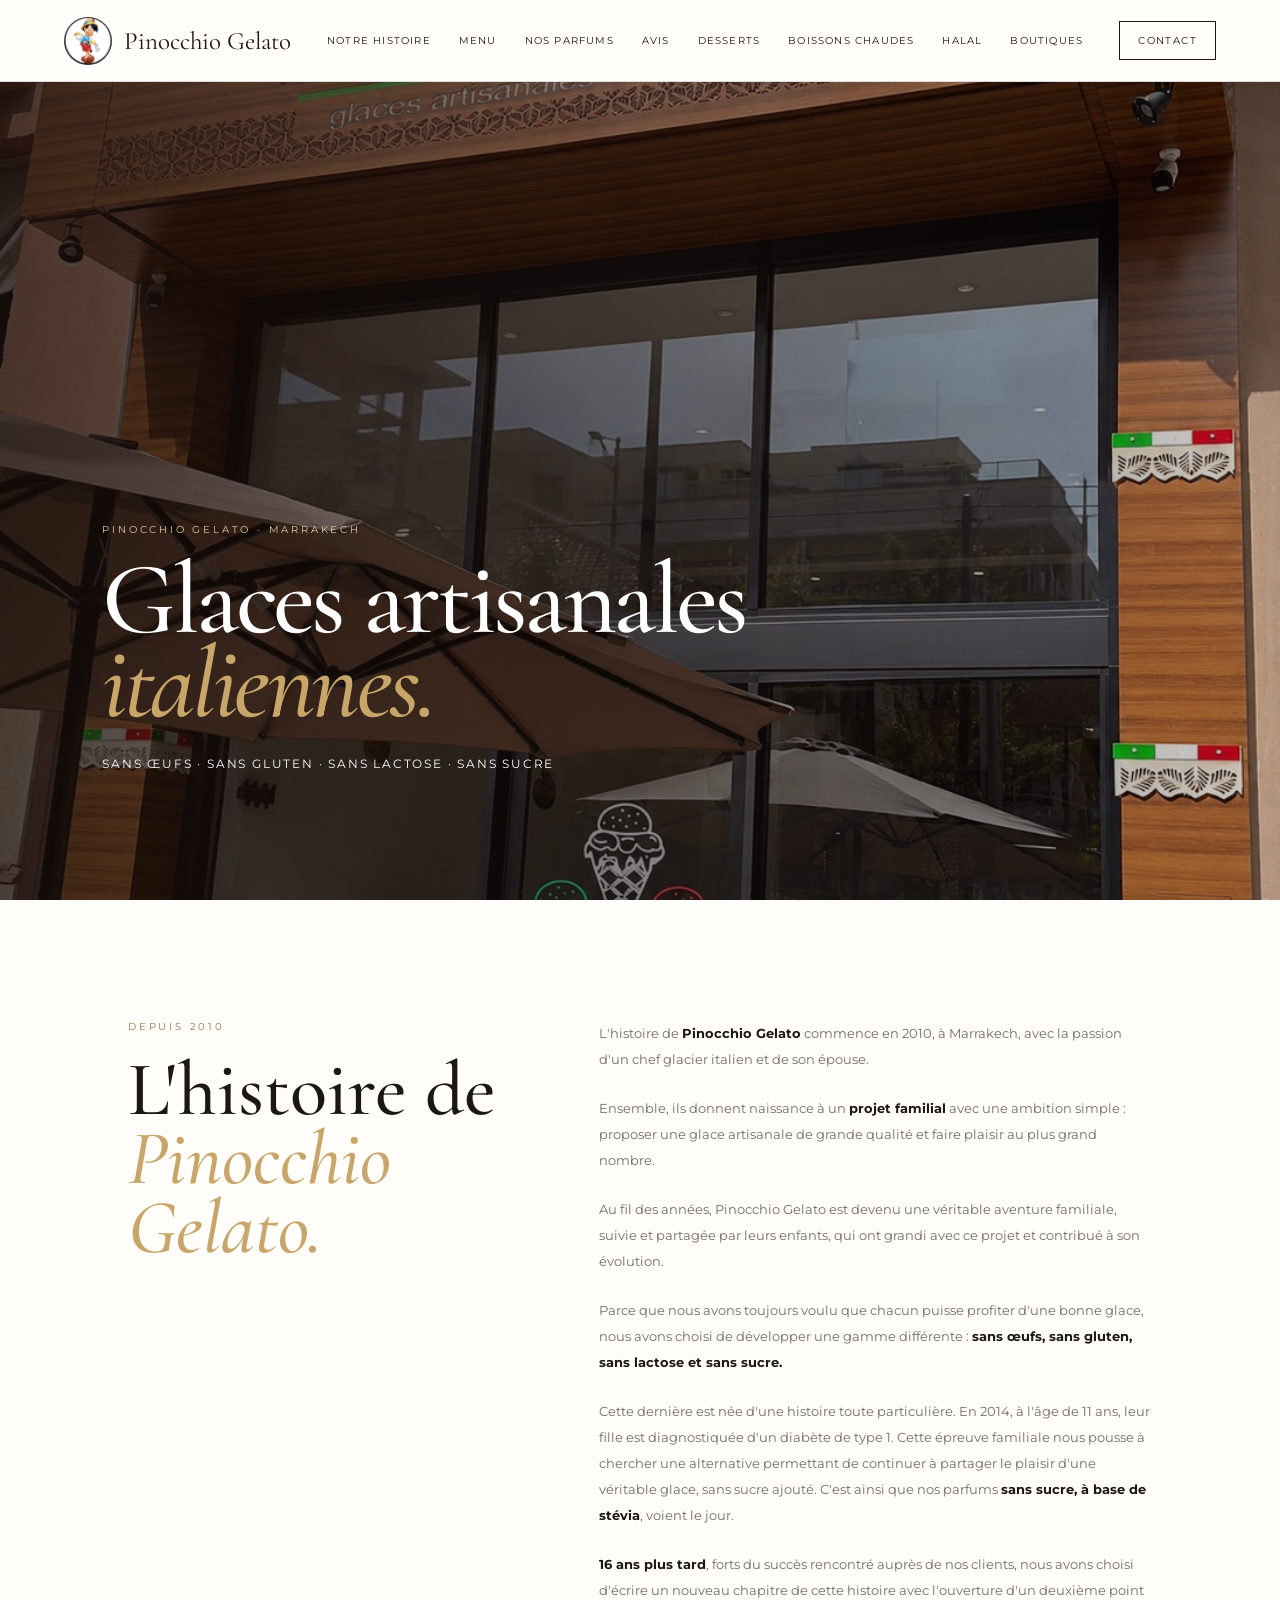
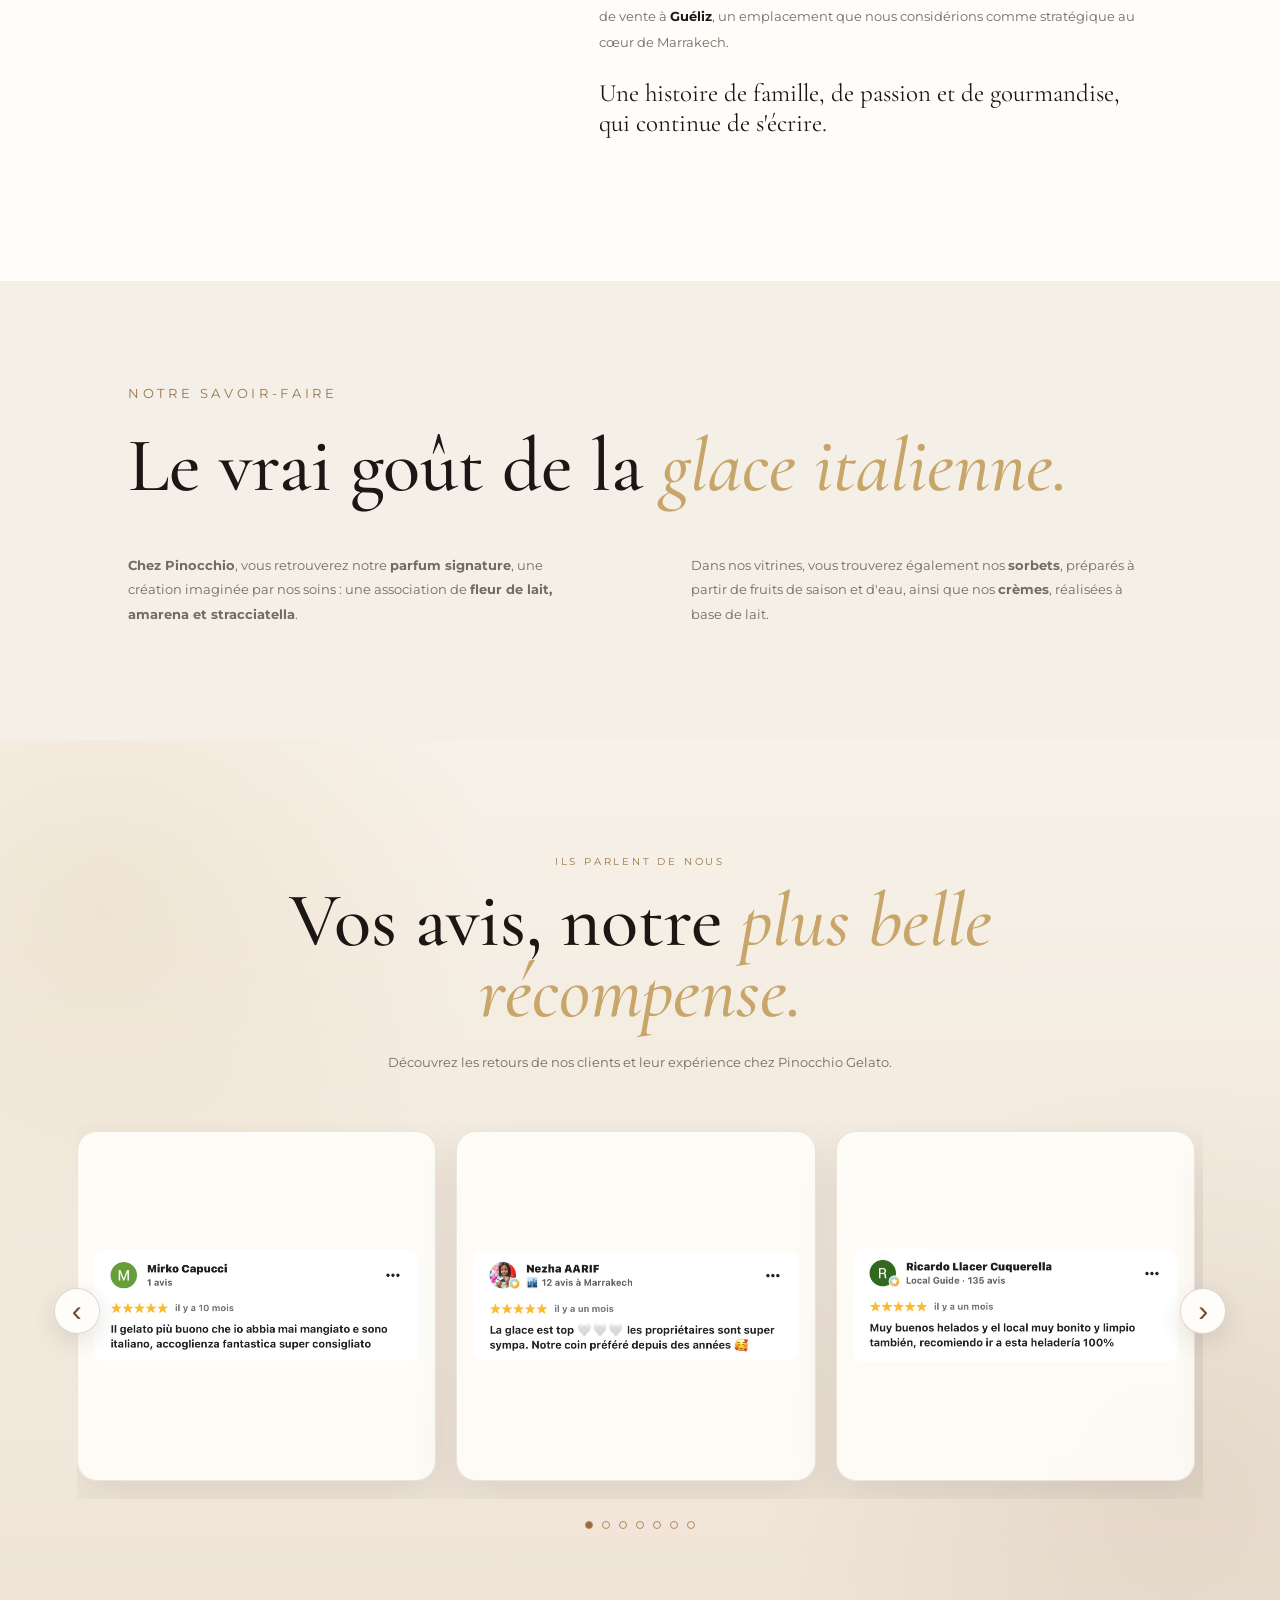
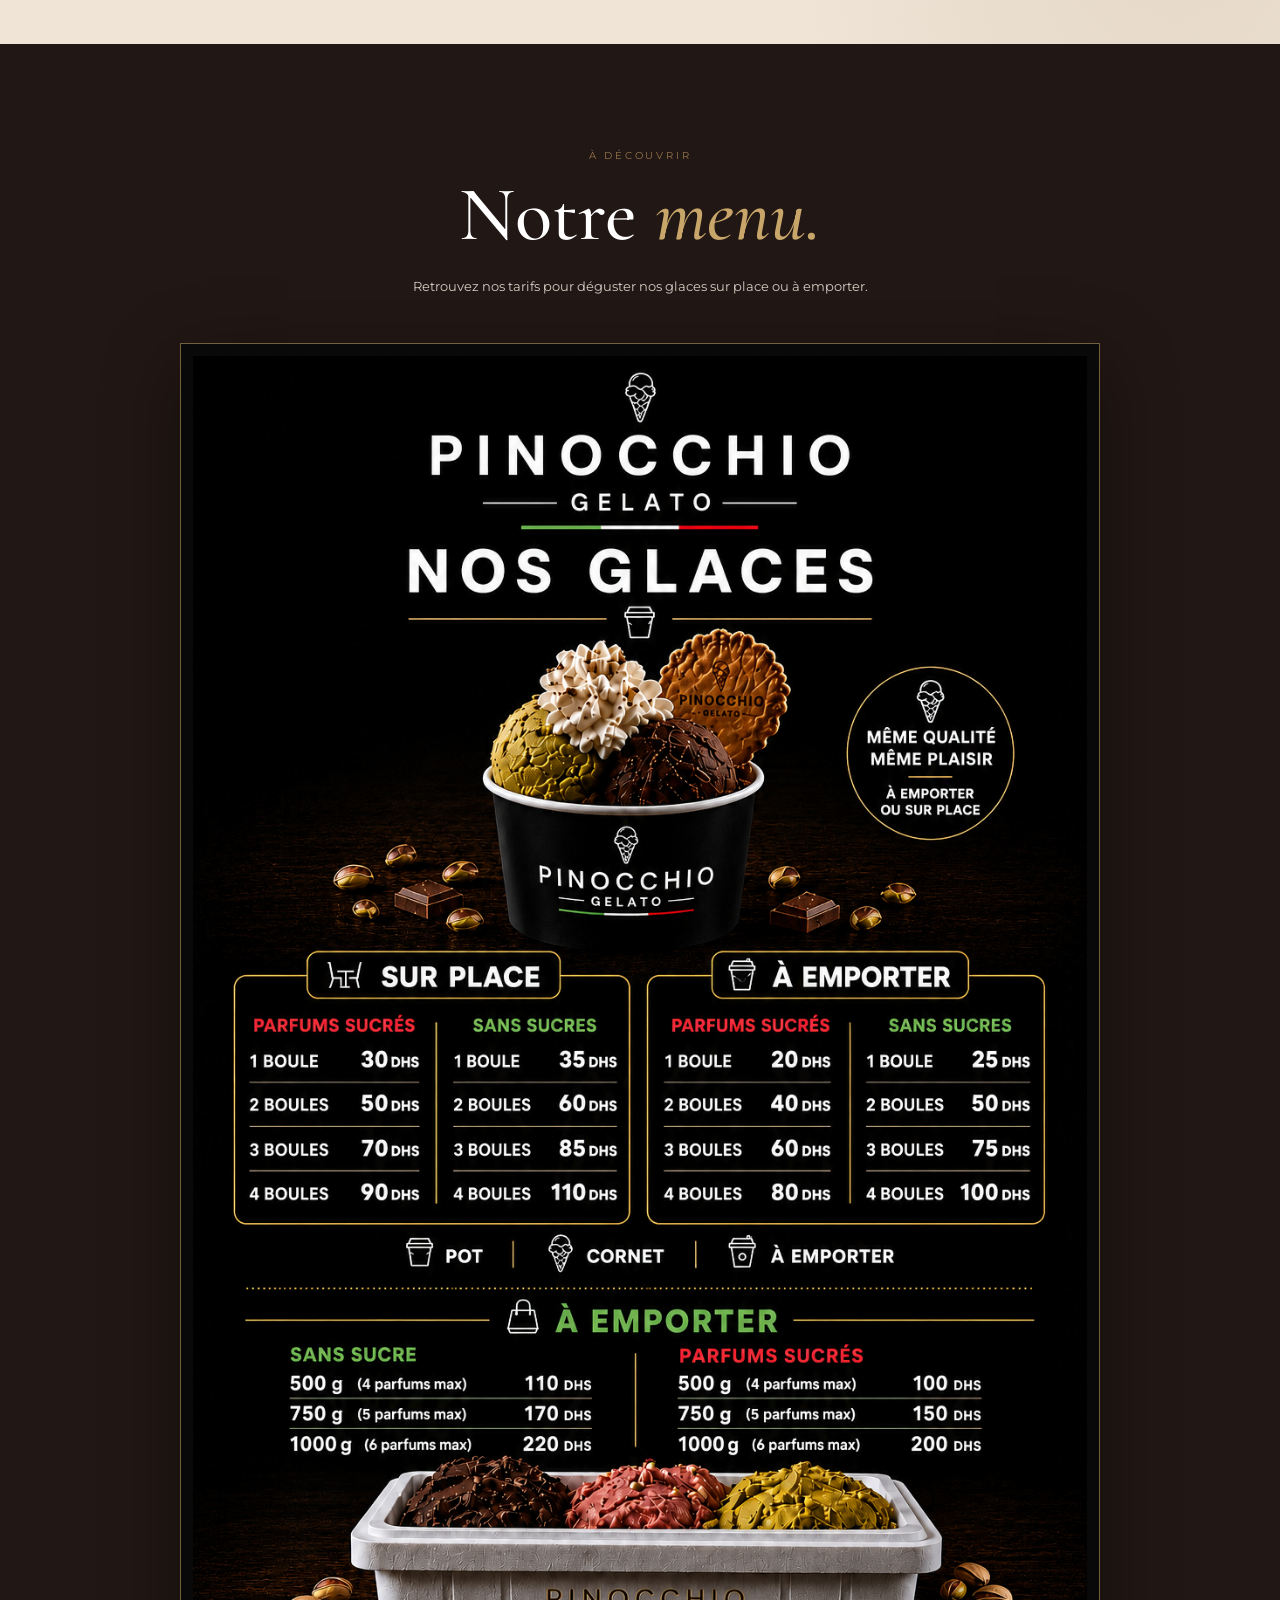
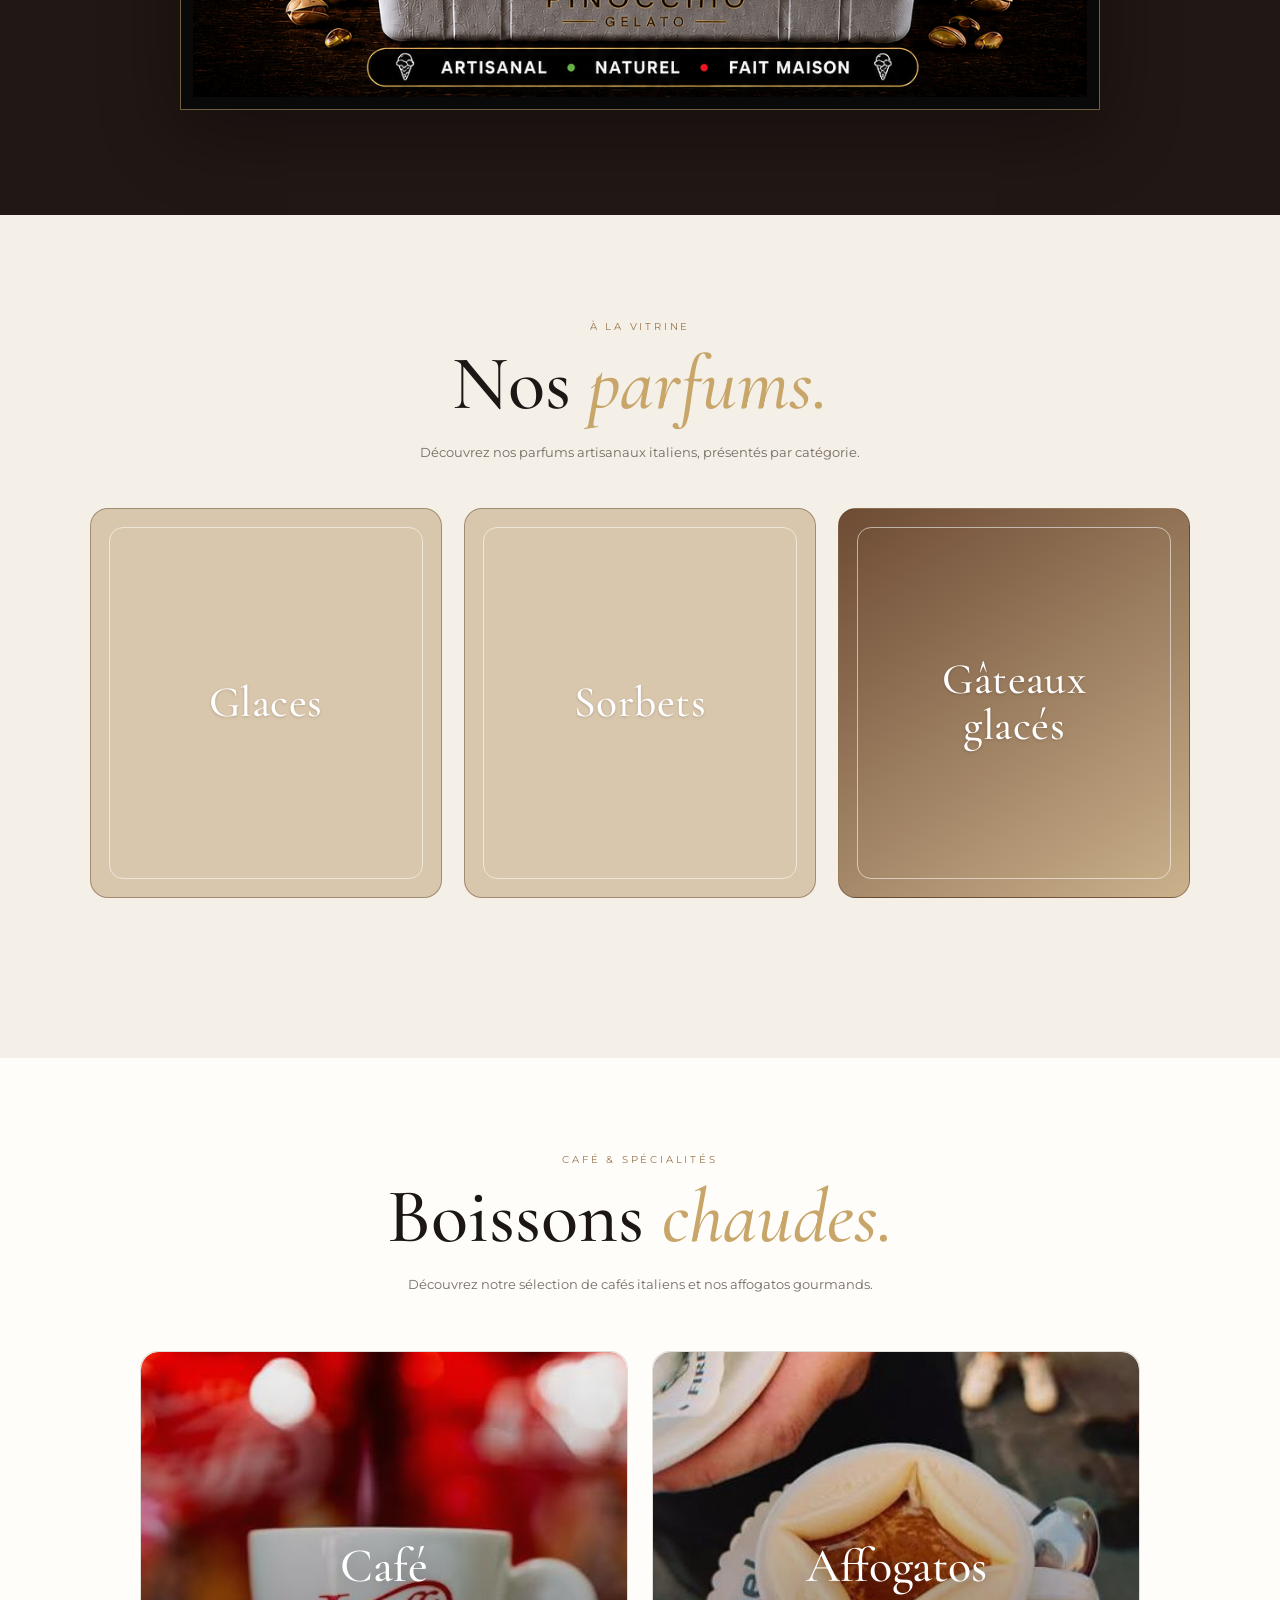
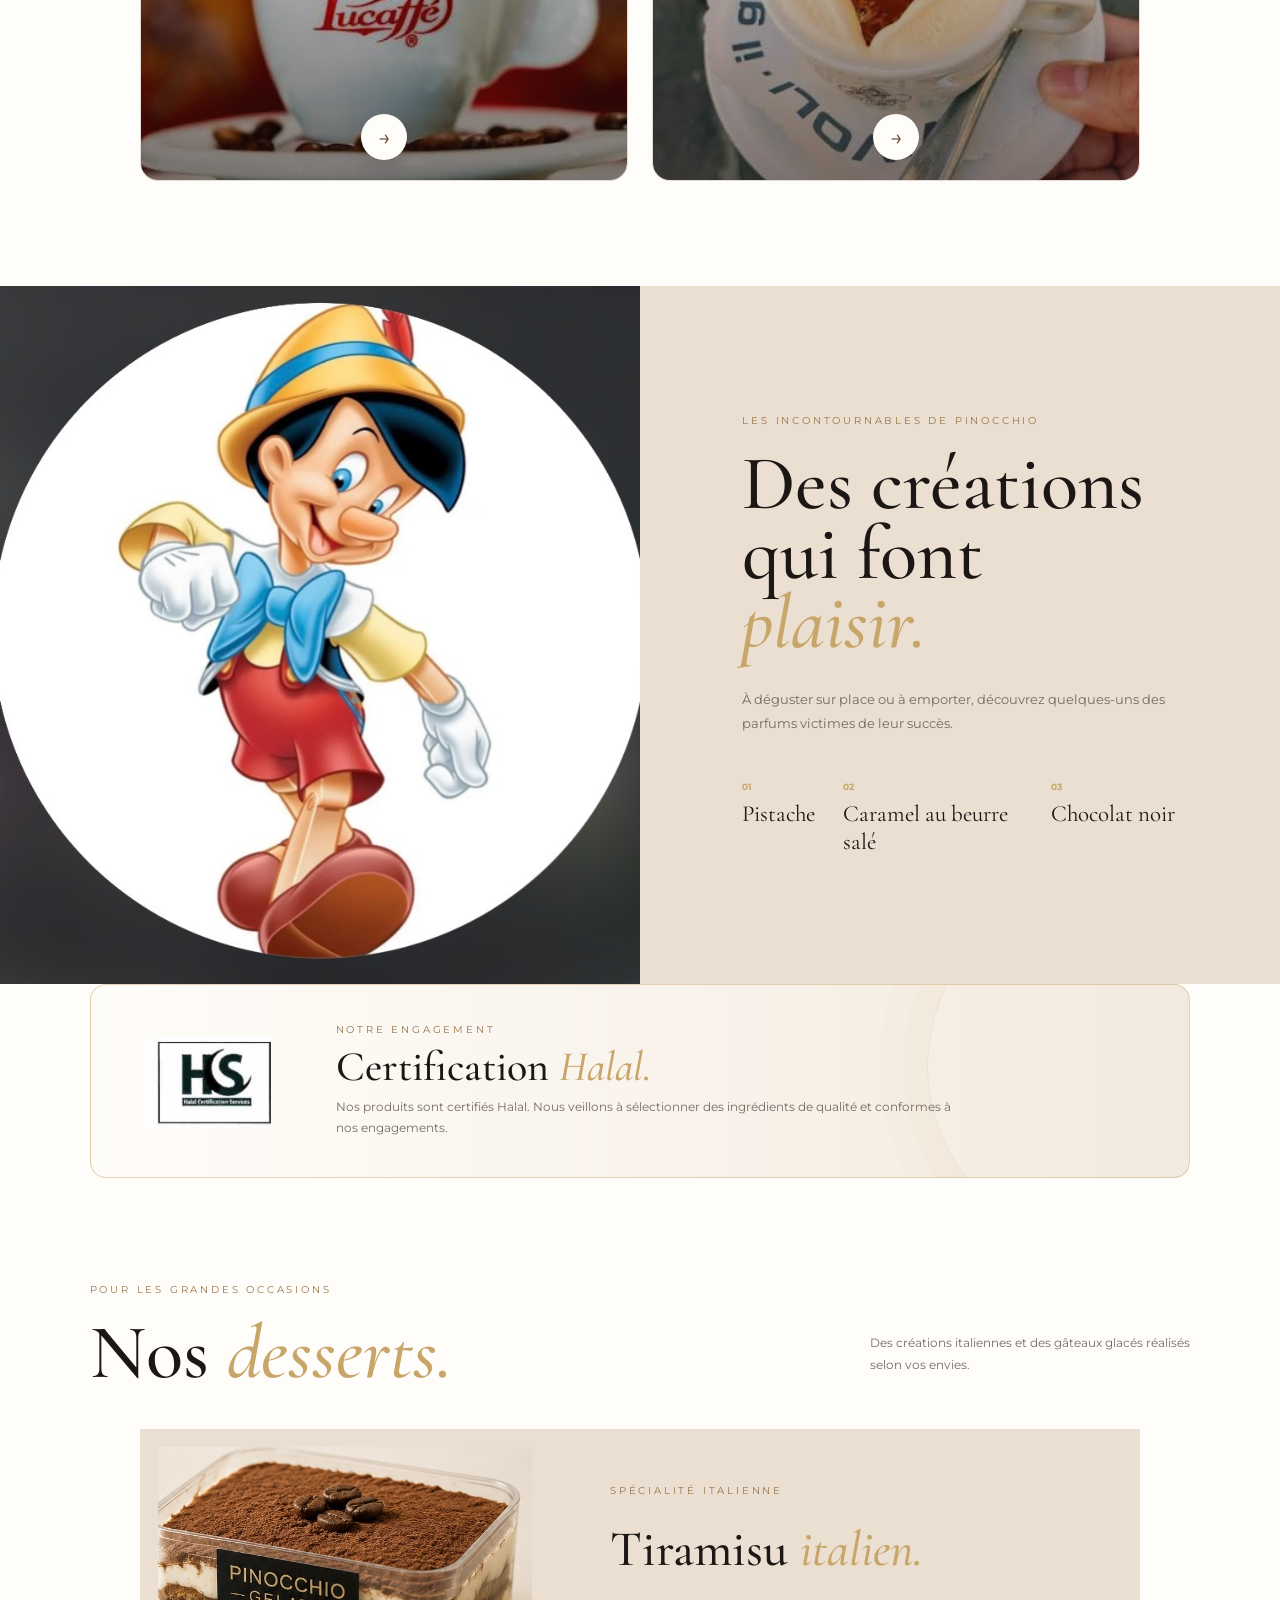
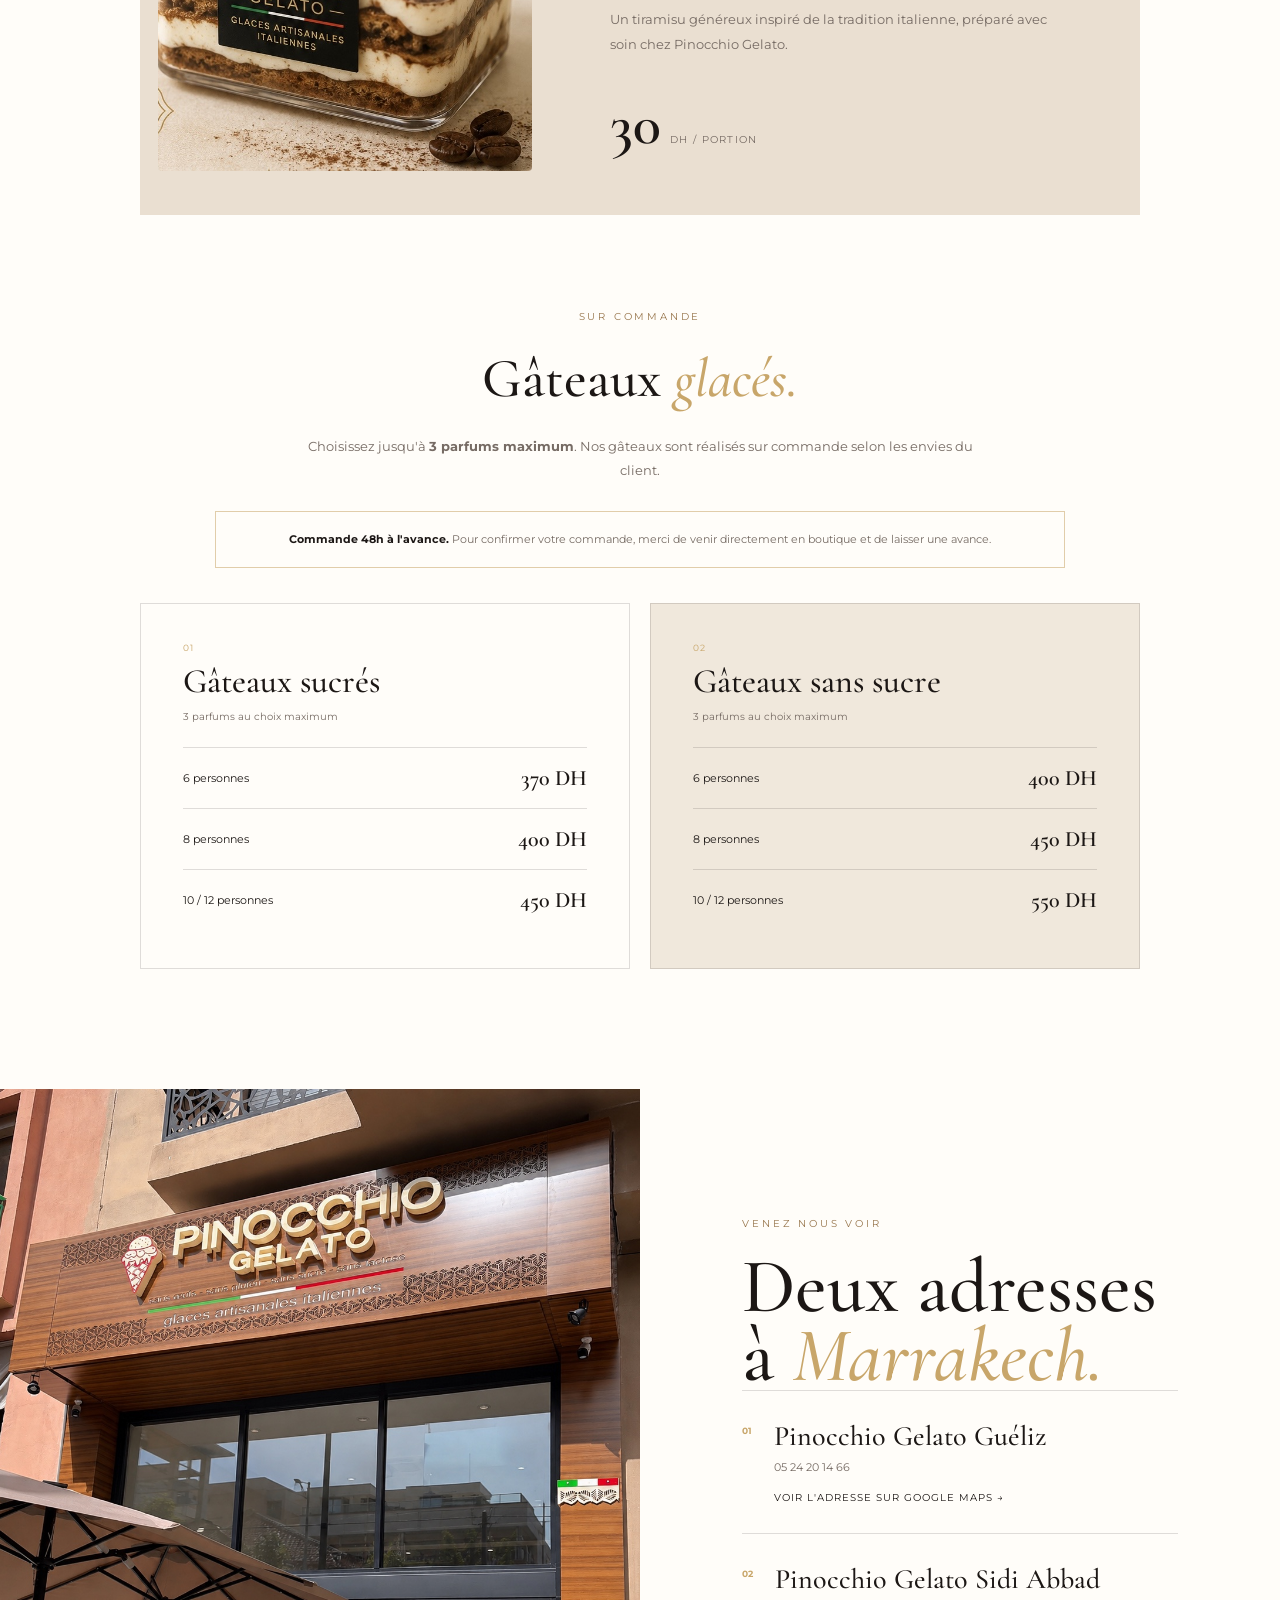
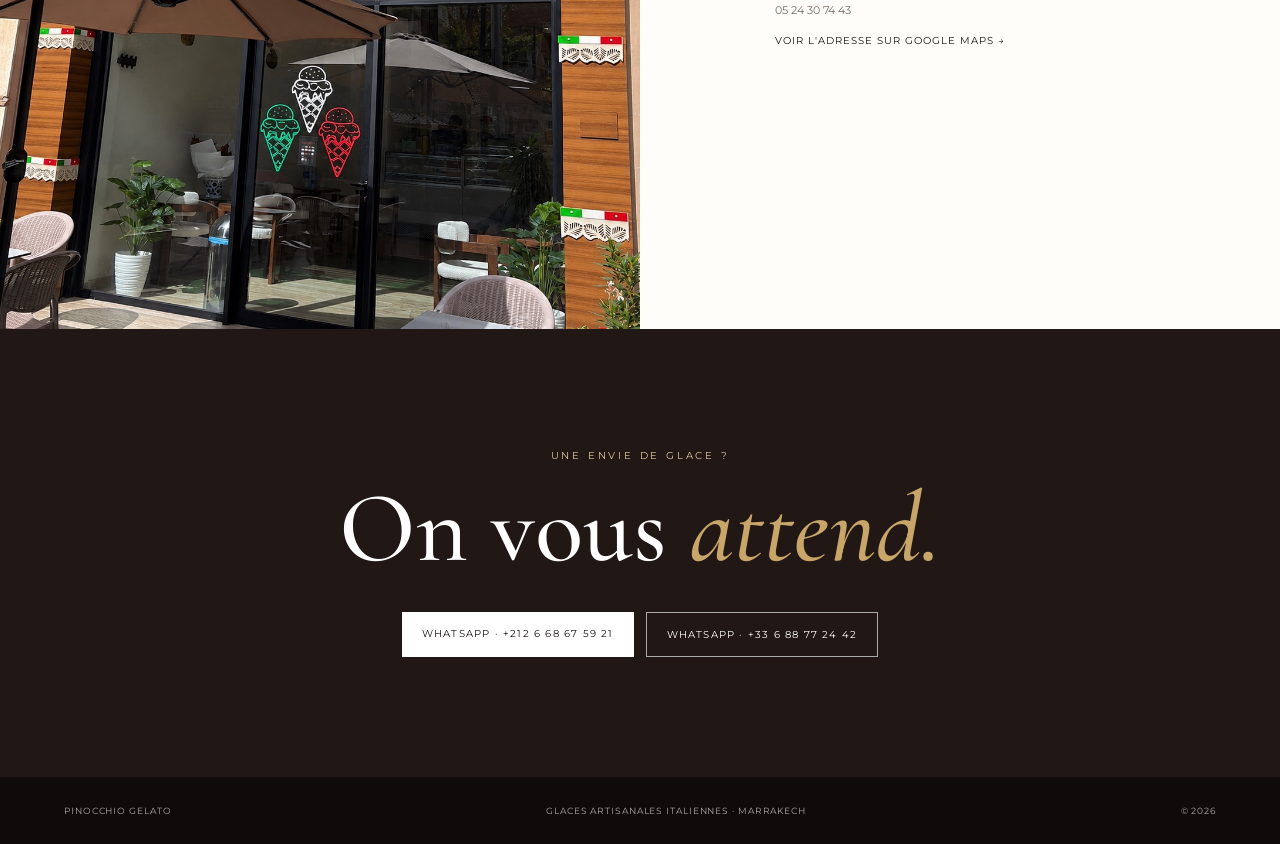
==== commit 4eaf3339: "Adjust sugar-free cake prices Updated the price for sugar-free cakes in the menu." ====
--- a/index.html
+++ b/index.html
@@ -178,7 +178,7 @@
   <div class="cake-notice"><strong>Commande 48h à l'avance.</strong> Pour confirmer votre commande, merci de venir directement en boutique et de laisser une avance.</div>
   <div class="cake-prices">
     <article class="cake-card"><p class="cake-label">01</p><h4>Gâteaux sucrés</h4><p class="cake-subtitle">3 parfums au choix maximum</p><div class="price-row"><span>6 personnes</span><strong>370 DH</strong></div><div class="price-row"><span>8 personnes</span><strong>400 DH</strong></div><div class="price-row"><span>10 / 12 personnes</span><strong>450 DH</strong></div></article>
-    <article class="cake-card sugar-free"><p class="cake-label">02</p><h4>Gâteaux sans sucre</h4><p class="cake-subtitle">3 parfums au choix maximum</p><div class="price-row"><span>6 personnes</span><strong>400 DH</strong></div><div class="price-row"><span>8 personnes</span><strong>450 DH</strong></div><div class="price-row"><span>10 / 12 personnes</span><strong>500 DH</strong></div></article>
+    <article class="cake-card sugar-free"><p class="cake-label">02</p><h4>Gâteaux sans sucre</h4><p class="cake-subtitle">3 parfums au choix maximum</p><div class="price-row"><span>6 personnes</span><strong>400 DH</strong></div><div class="price-row"><span>8 personnes</span><strong>450 DH</strong></div><div class="price-row"><span>10 / 12 personnes</span><strong>550 DH</strong></div></article>
   </div>
 </section>
 <section id="boutiques" class="locations"><div class="location-photo"><img src="facade.jpeg" alt="Pinocchio Gelato Marrakech"></div><div class="location-copy"><p class="eyebrow dark">VENEZ NOUS VOIR</p><h2>Deux adresses<br>à <em>Marrakech.</em></h2><div class="shop"><b>01</b><div><h3>Pinocchio Gelato Guéliz</h3><p>05 24 20 14 66</p><a href="https://maps.app.goo.gl/zNfvPjSvja2GH3fk6" target="_blank">Voir l'adresse sur Google Maps →</a></div></div><div class="shop"><b>02</b><div><h3>Pinocchio Gelato Sidi Abbad</h3><p>05 24 30 74 43</p><a href="https://maps.app.goo.gl/os4RZZqv9oB6Zk1H6" target="_blank">Voir l'adresse sur Google Maps →</a></div></div></div></section>
@@ -245,4 +245,4 @@
   dots.forEach((d, n) => d.addEventListener('click', () => go(n)));
   window.addEventListener('resize', () => go(Math.min(index, max())));
 })();
-</script></body></html>+</script></body></html>
--- a/style.css
+++ b/style.css
@@ -299,3 +299,121 @@
   .hot-drinks-grid .perfume-category-overlay{height:330px}
   .hot-drinks-grid .perfume-category-title{font-size:40px}
 }
+
+
+/* --- Mise à jour : catégories Nos parfums sans images --- */
+.perfume-categories .perfume-category {
+  position: relative;
+  overflow: hidden;
+  min-height: 220px;
+  display: flex;
+  align-items: center;
+  justify-content: center;
+  text-align: center;
+  background: #d9c7ad;
+  border: 1px solid rgba(92, 65, 42, .45);
+  border-radius: 18px;
+  color: #fff;
+  text-decoration: none;
+  cursor: pointer;
+  box-sizing: border-box;
+}
+
+.perfume-categories .perfume-category::before {
+  content: "";
+  position: absolute;
+  inset: 18px;
+  border: 1px solid rgba(255,255,255,.55);
+  border-radius: 14px;
+  pointer-events: none;
+}
+
+.perfume-categories .perfume-category-title {
+  position: relative;
+  z-index: 2;
+  font-family: Georgia, "Times New Roman", serif;
+  font-size: clamp(2rem, 3vw, 3rem);
+  line-height: 1.15;
+  color: #fff;
+}
+
+.perfume-categories .perfume-category:hover {
+  transform: translateY(-3px);
+}
+
+.perfume-categories .perfume-category-arrow,
+.perfume-categories .perfume-category-image,
+.perfume-categories .perfume-category-overlay,
+.perfume-categories .perfume-category-pattern {
+  display: none !important;
+}
+
+.perfume-categories .perfume-category-text {
+  background: linear-gradient(145deg, #6d4b34, #cbb18c);
+}
+
+
+/* --- Style typographique centré des catégories Nos parfums --- */
+.perfume-categories .perfume-category {
+  align-items: center;
+  justify-content: center;
+  text-align: center;
+}
+
+.perfume-categories .perfume-category-title {
+  position: relative;
+  z-index: 2;
+  display: block;
+  width: 100%;
+  text-align: center;
+  font-family: "Cormorant Garamond", "Baskerville", "Times New Roman", serif;
+  font-size: clamp(2.35rem, 4vw, 3.4rem);
+  font-weight: 500;
+  letter-spacing: 0.02em;
+  line-height: 1.05;
+  color: #fff;
+  text-shadow: 0 1px 3px rgba(0,0,0,.18);
+}
+
+.perfume-categories .perfume-category-text .perfume-category-title {
+  font-style: italic;
+}
+
+
+/* === CORRECTION FINALE : titres parfaitement centrés === */
+.perfume-categories .perfume-category {
+  position: relative !important;
+  display: flex !important;
+  align-items: center !important;
+  justify-content: center !important;
+  text-align: center !important;
+  padding: 0 !important;
+}
+
+.perfume-categories .perfume-category .perfume-category-title {
+  position: static !important;
+  top: auto !important;
+  right: auto !important;
+  bottom: auto !important;
+  left: auto !important;
+  transform: none !important;
+  margin: 0 !important;
+  padding: 0 24px !important;
+  width: 100% !important;
+  height: auto !important;
+  display: block !important;
+  box-sizing: border-box !important;
+  text-align: center !important;
+  align-self: auto !important;
+  font-family: "Cormorant Garamond", "Baskerville", "Times New Roman", serif !important;
+  font-size: clamp(2.2rem, 3.4vw, 3.15rem) !important;
+  font-weight: 500 !important;
+  font-style: normal !important;
+  line-height: 1.05 !important;
+  letter-spacing: .01em !important;
+  color: #fff !important;
+}
+
+.perfume-categories .perfume-category-text .perfume-category-title {
+  font-style: normal !important;
+}
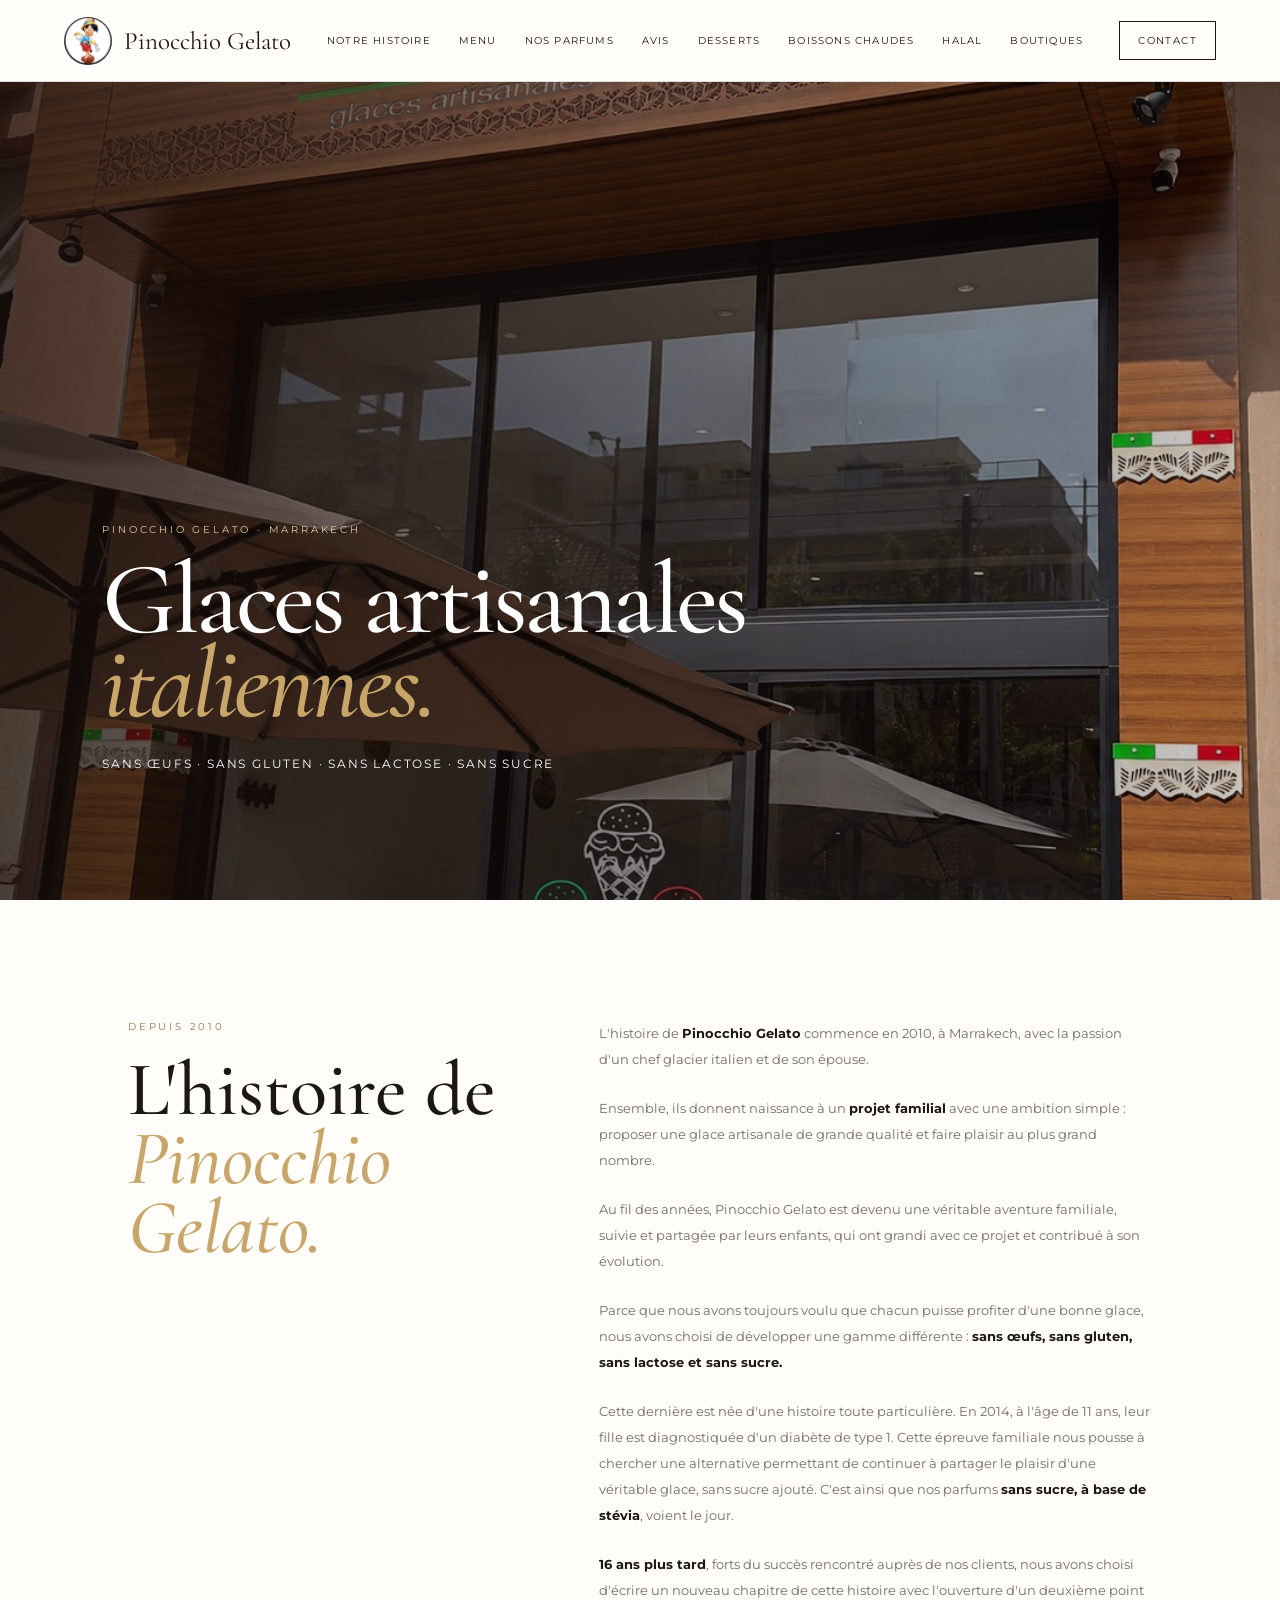
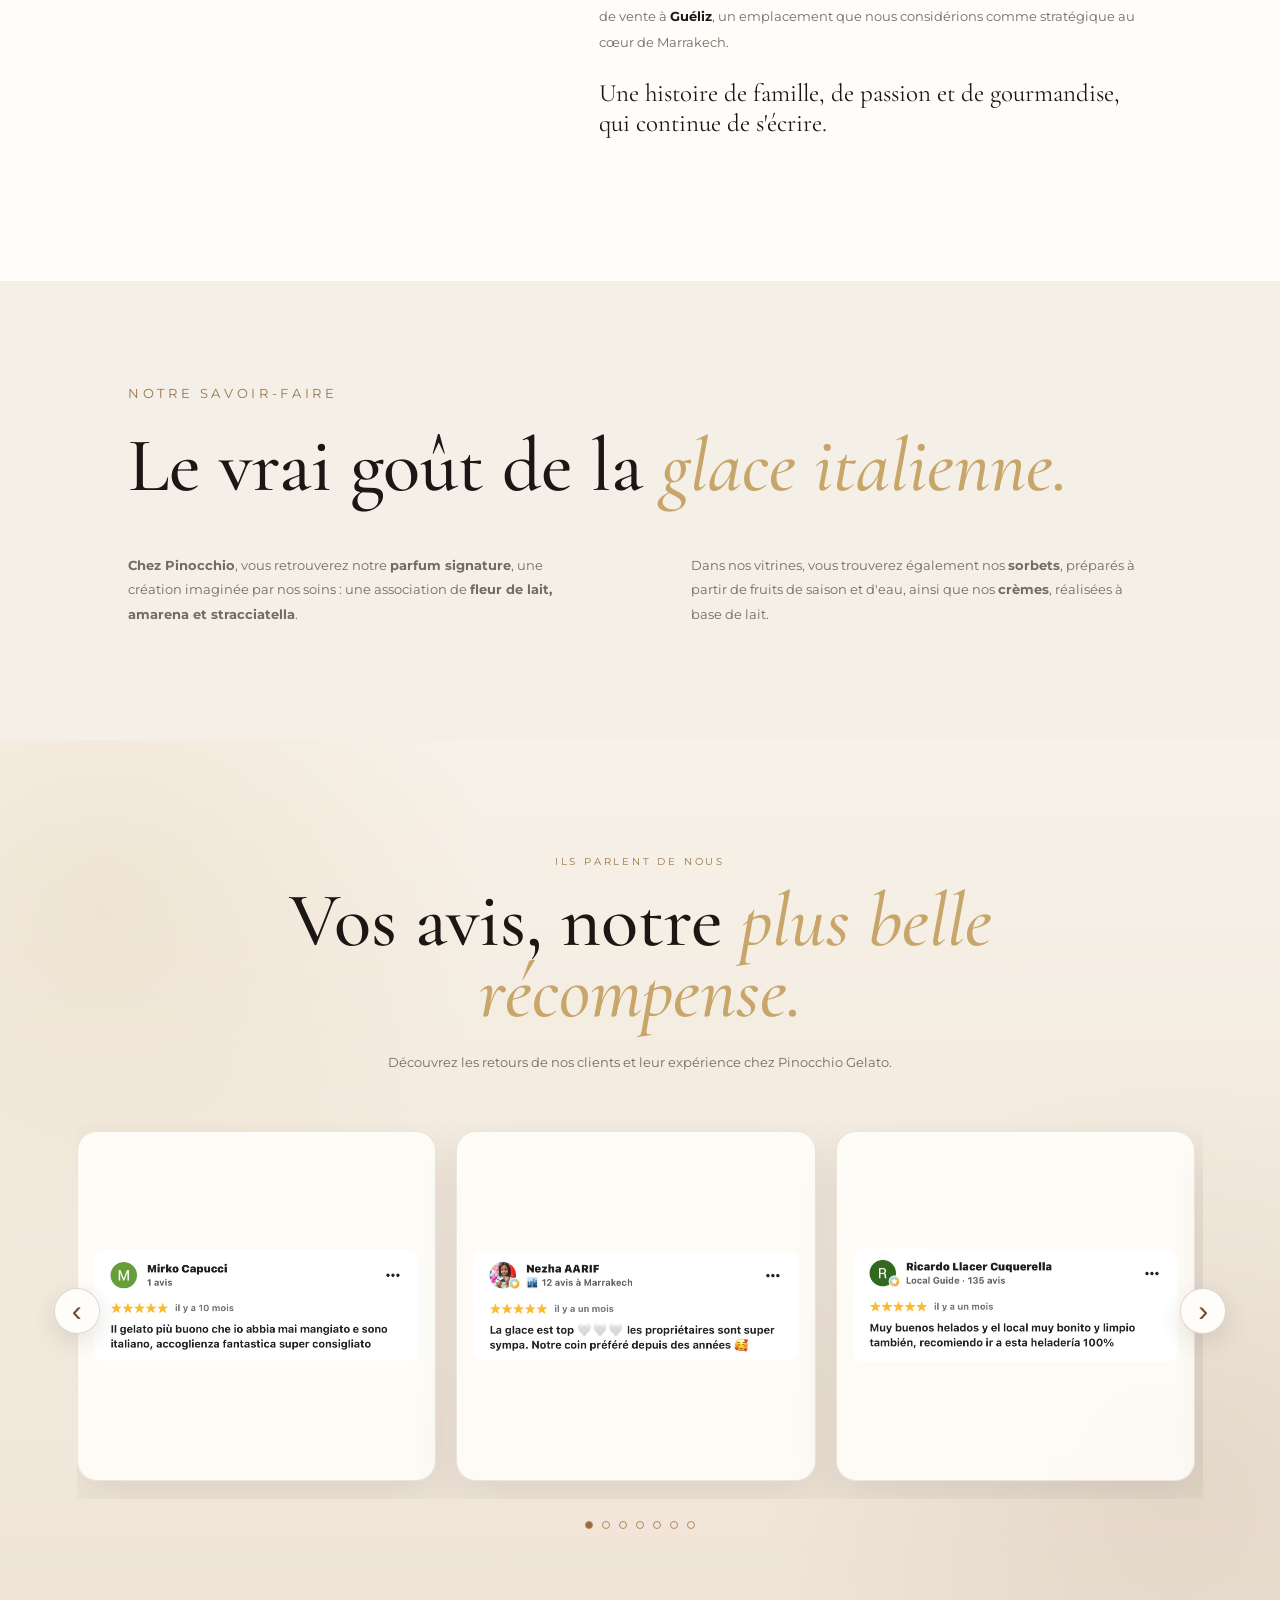
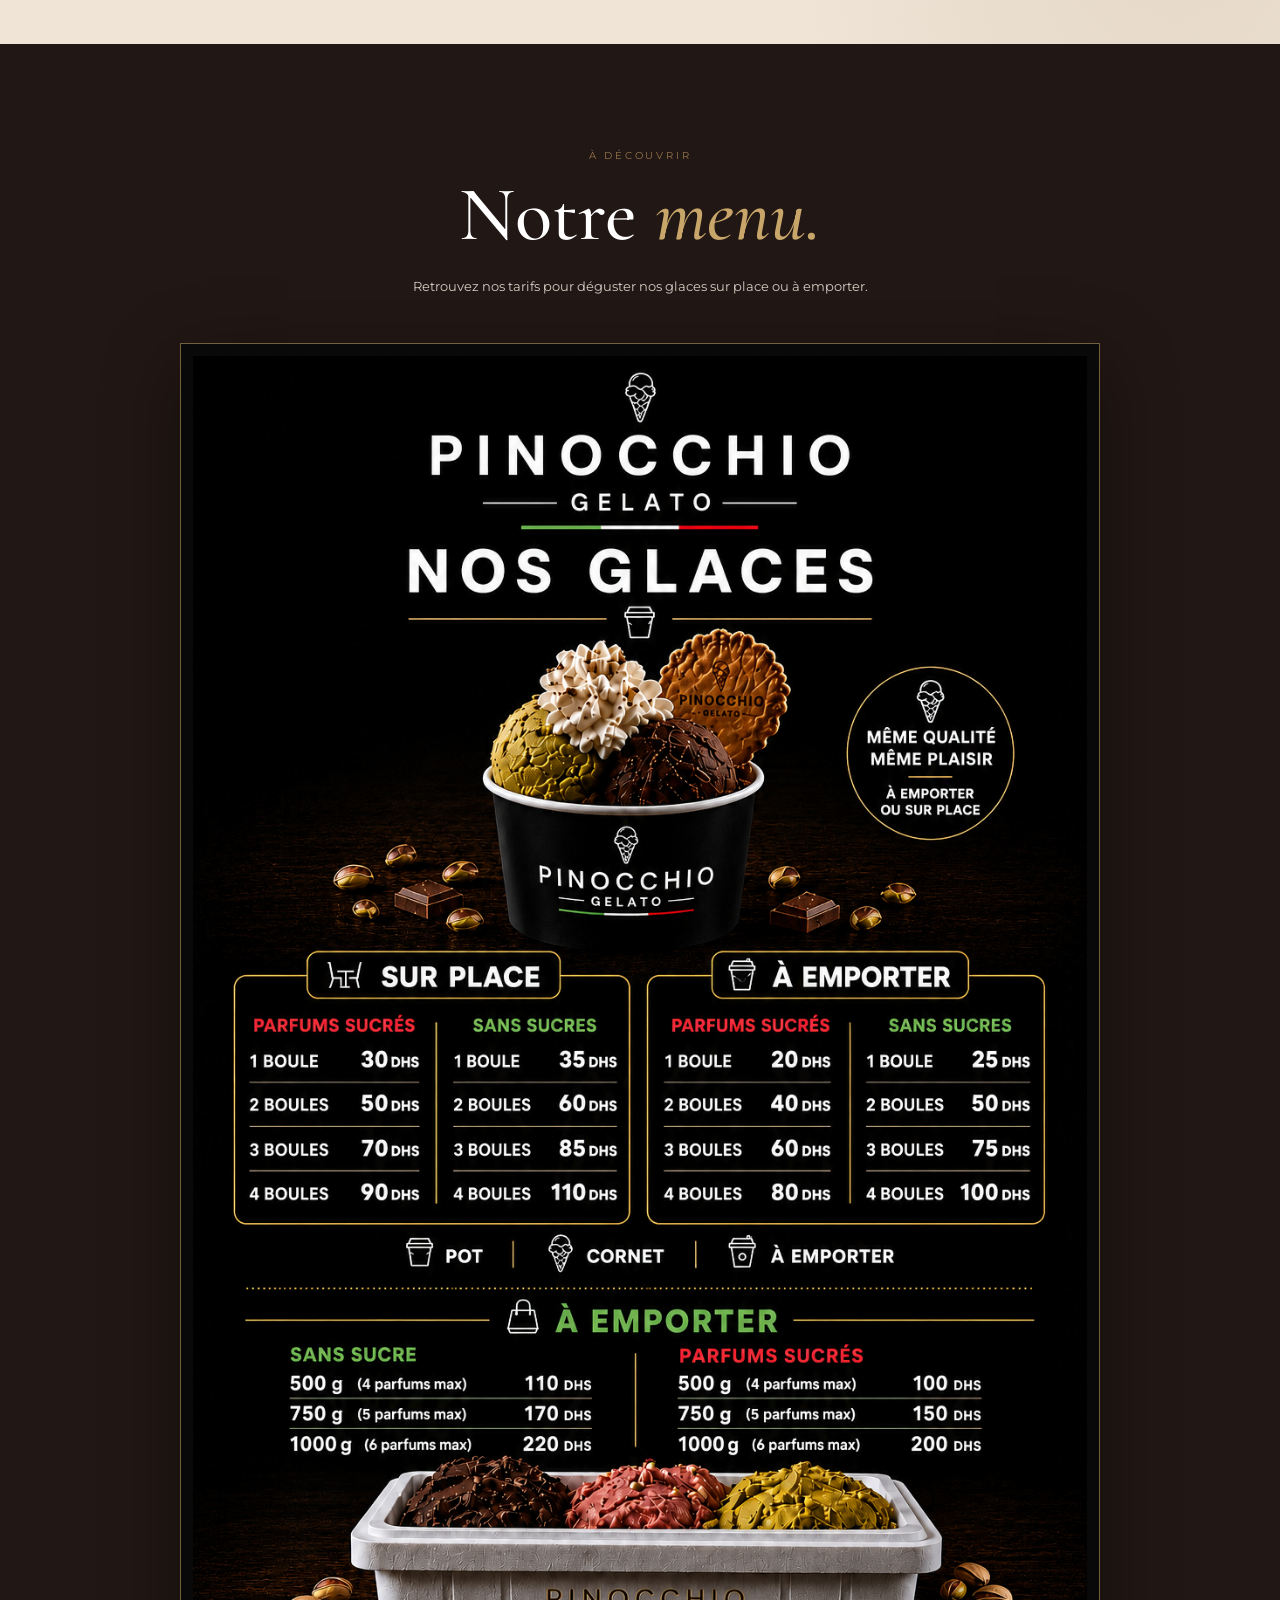
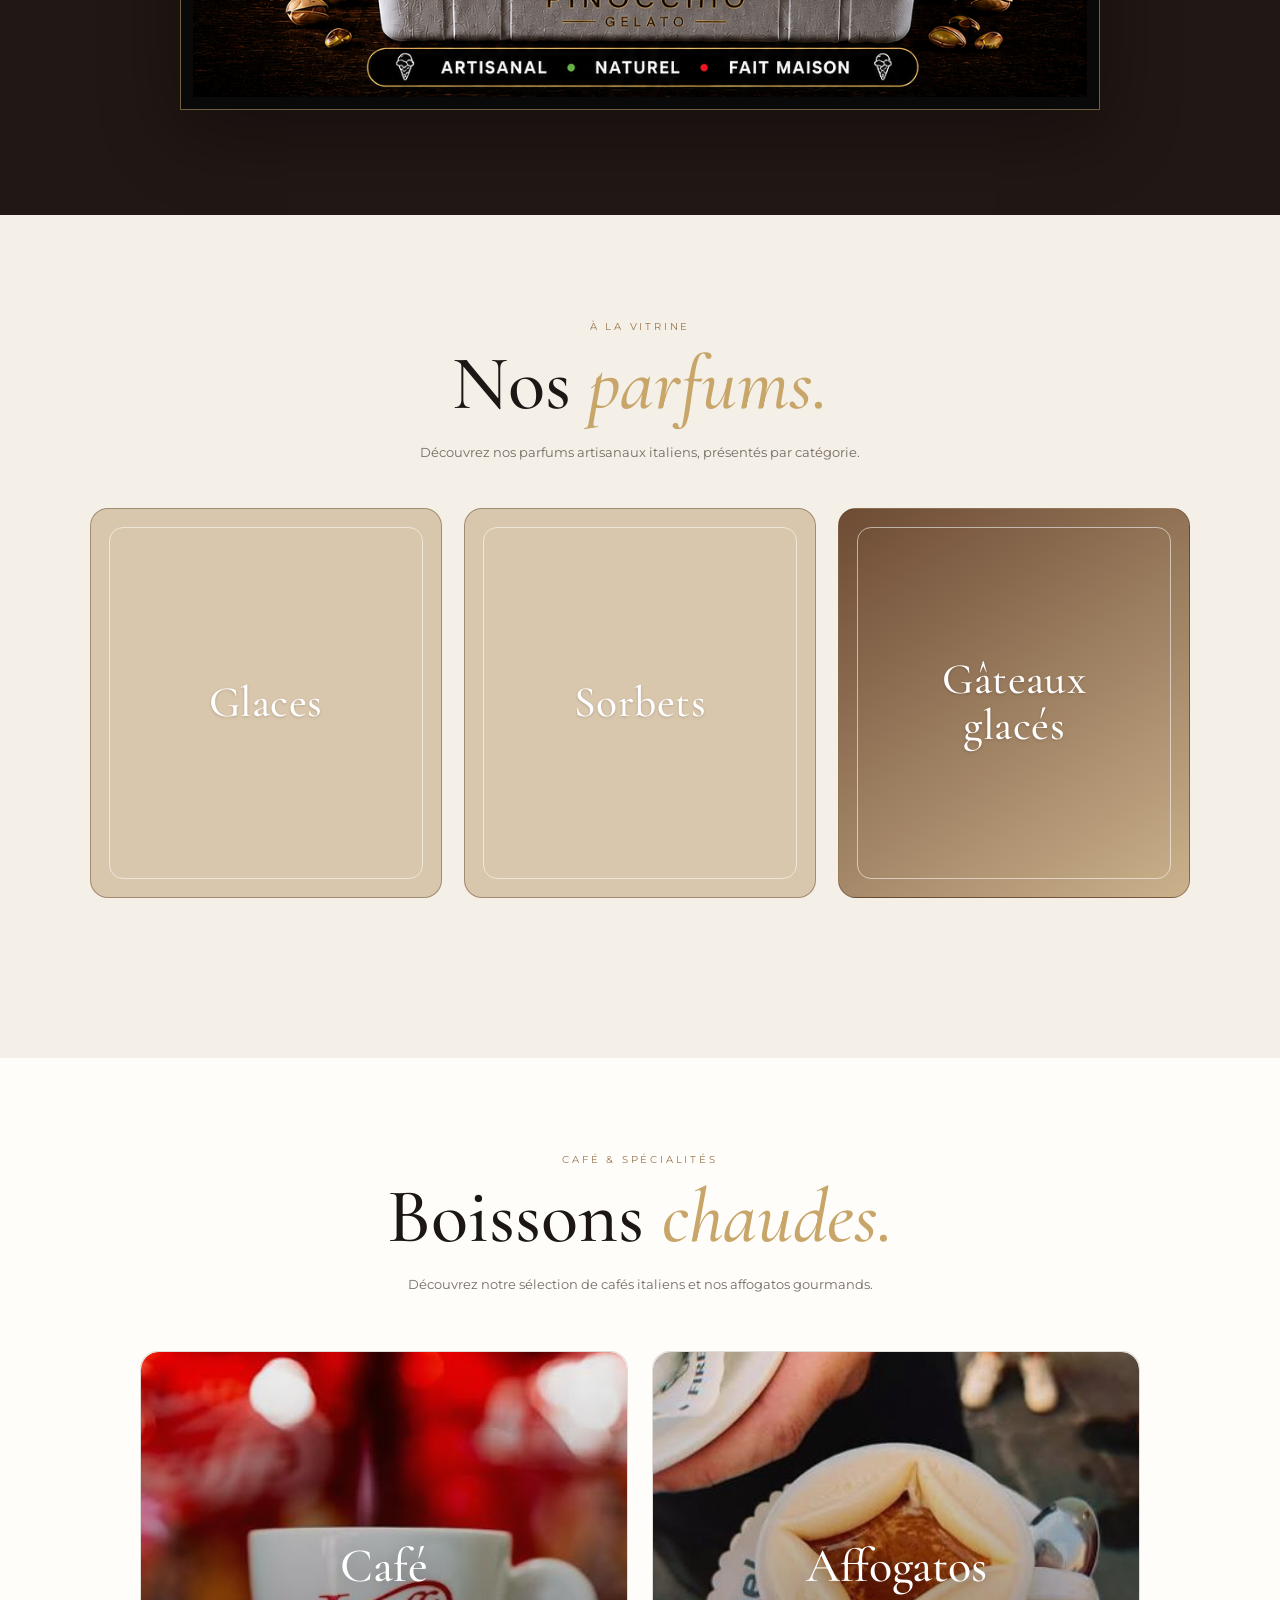
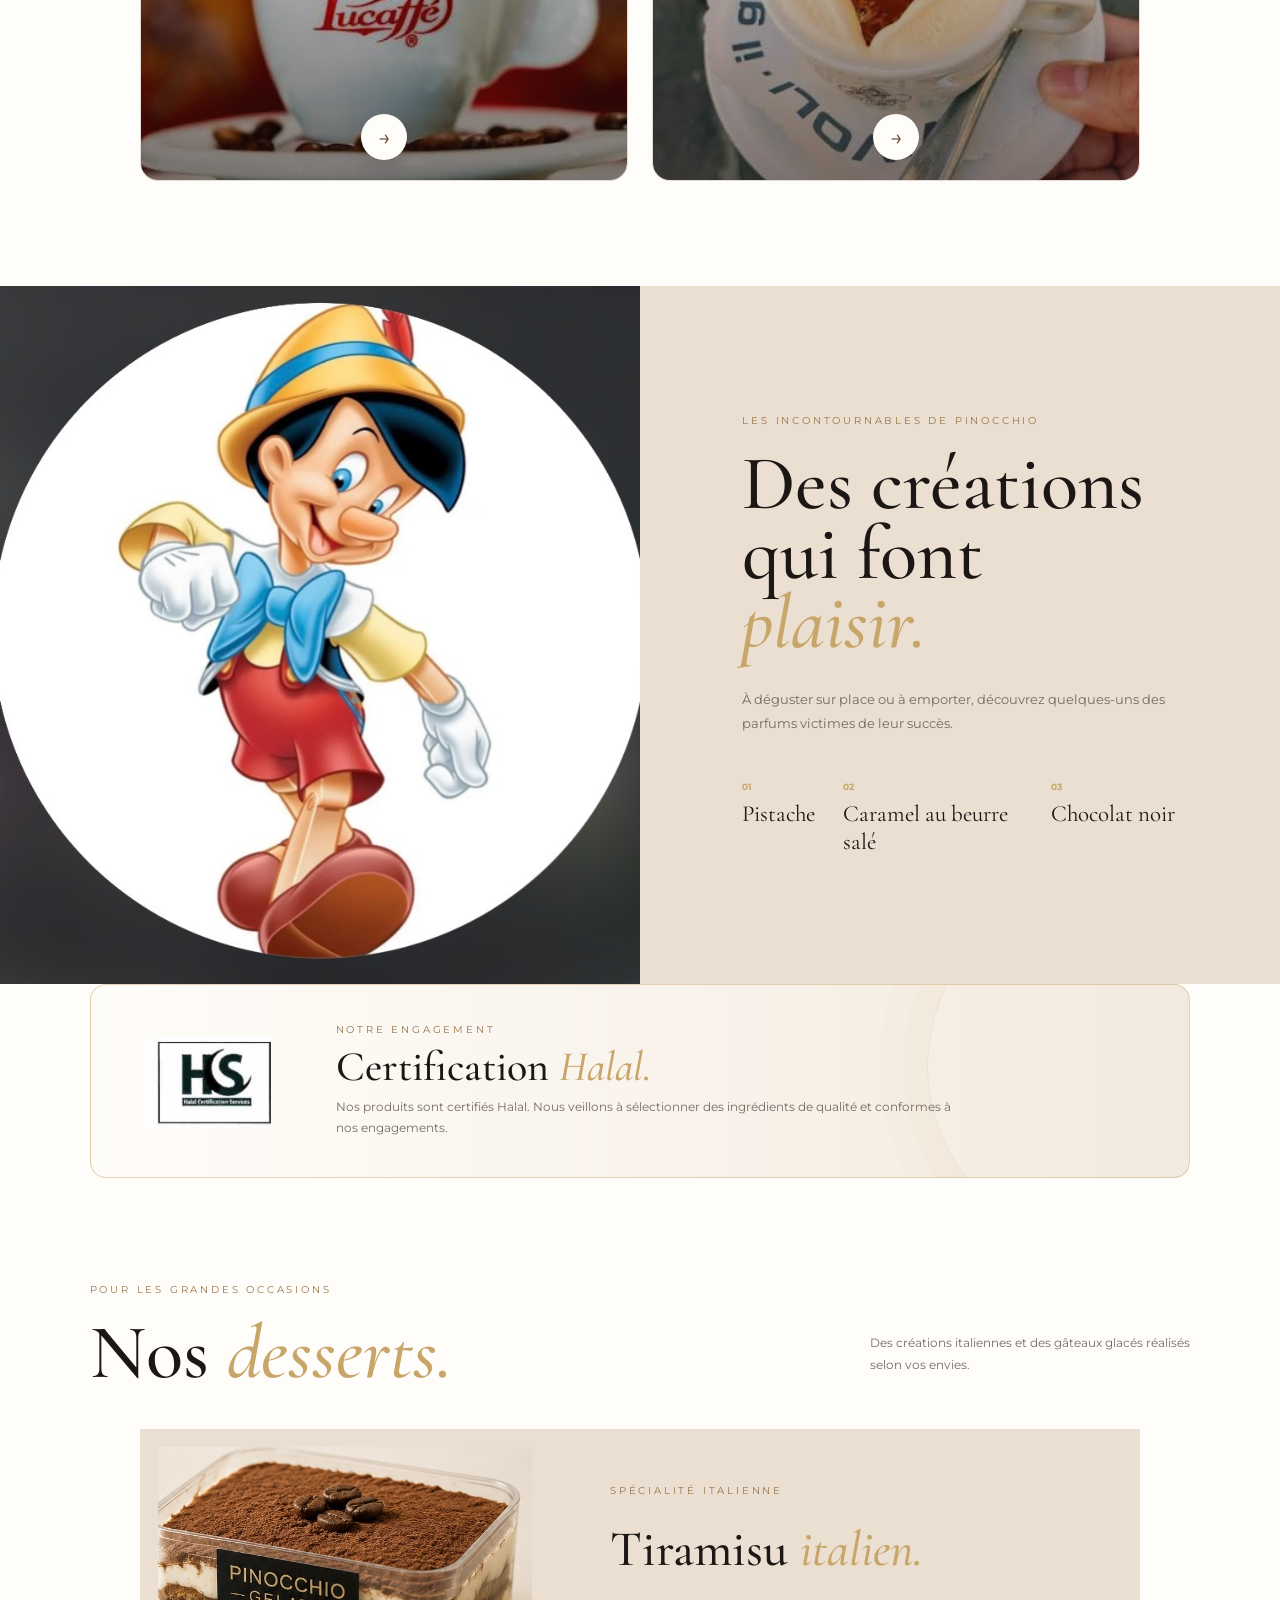
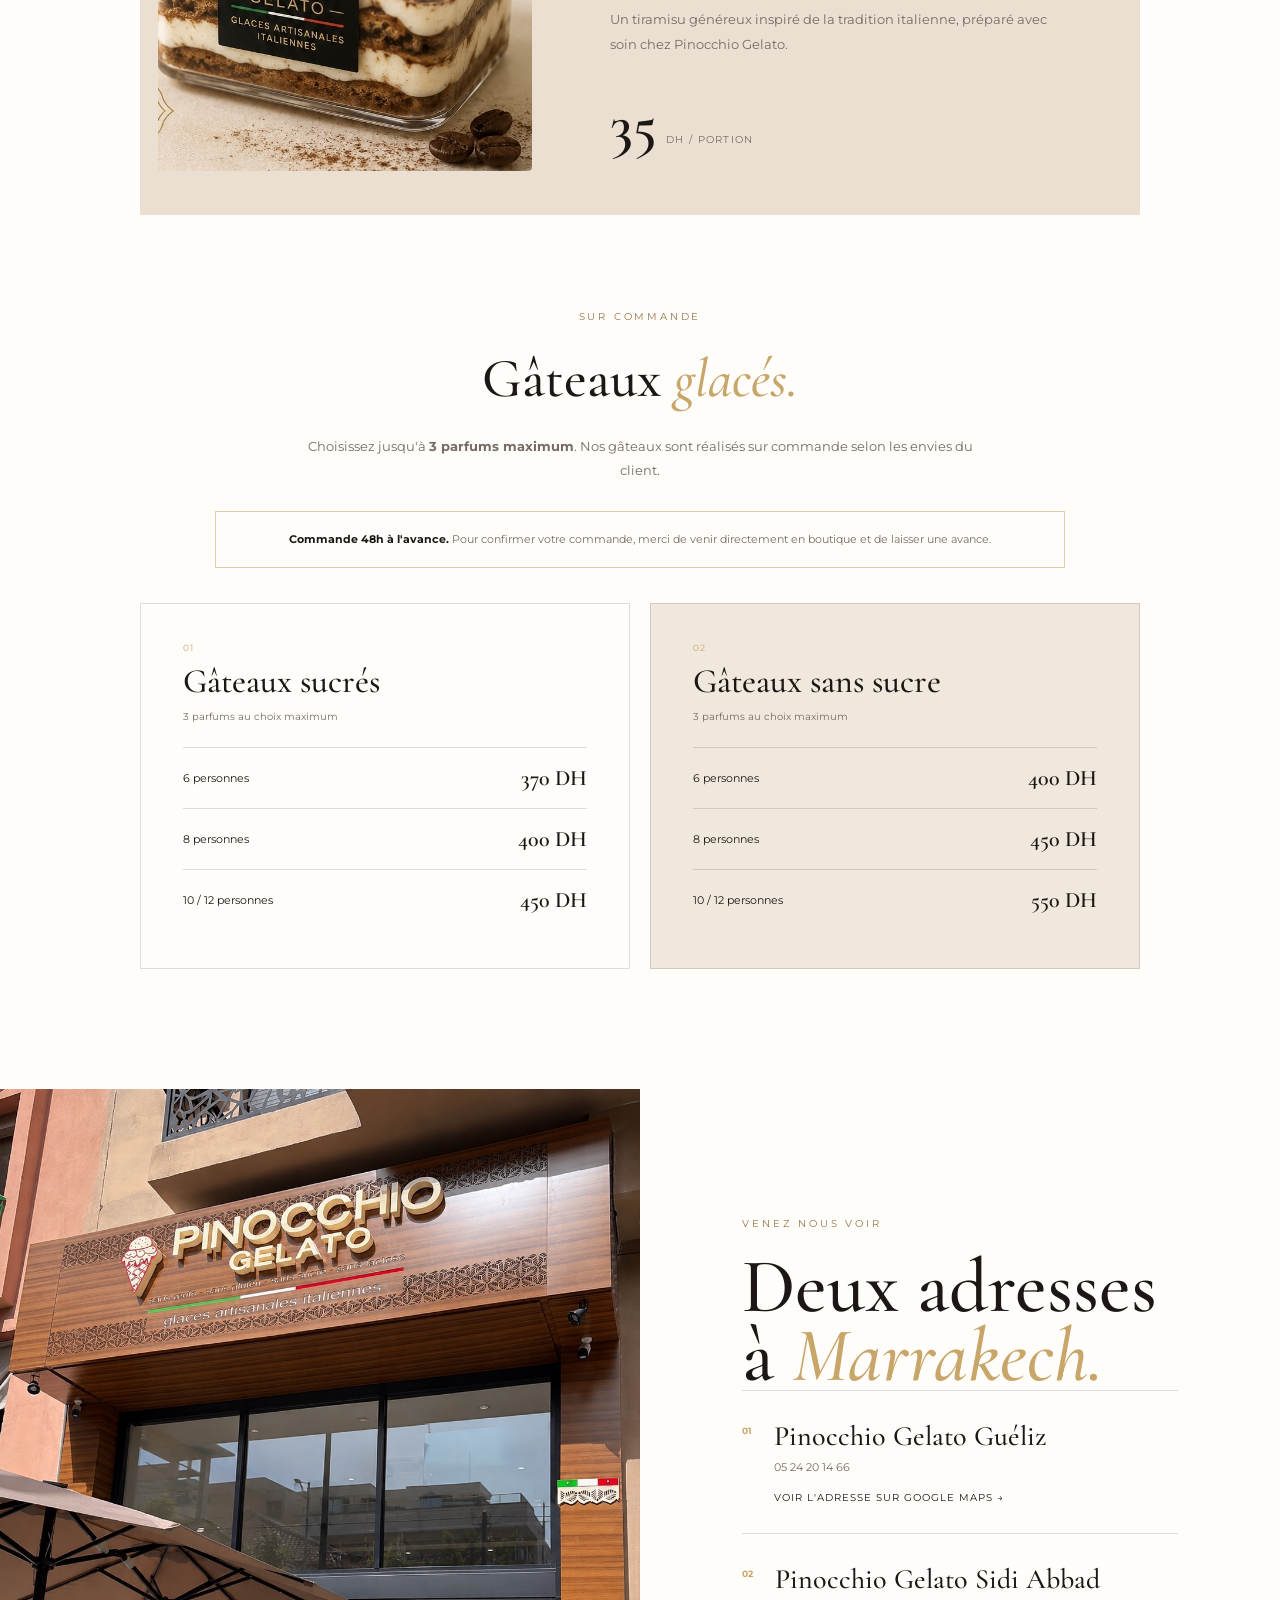
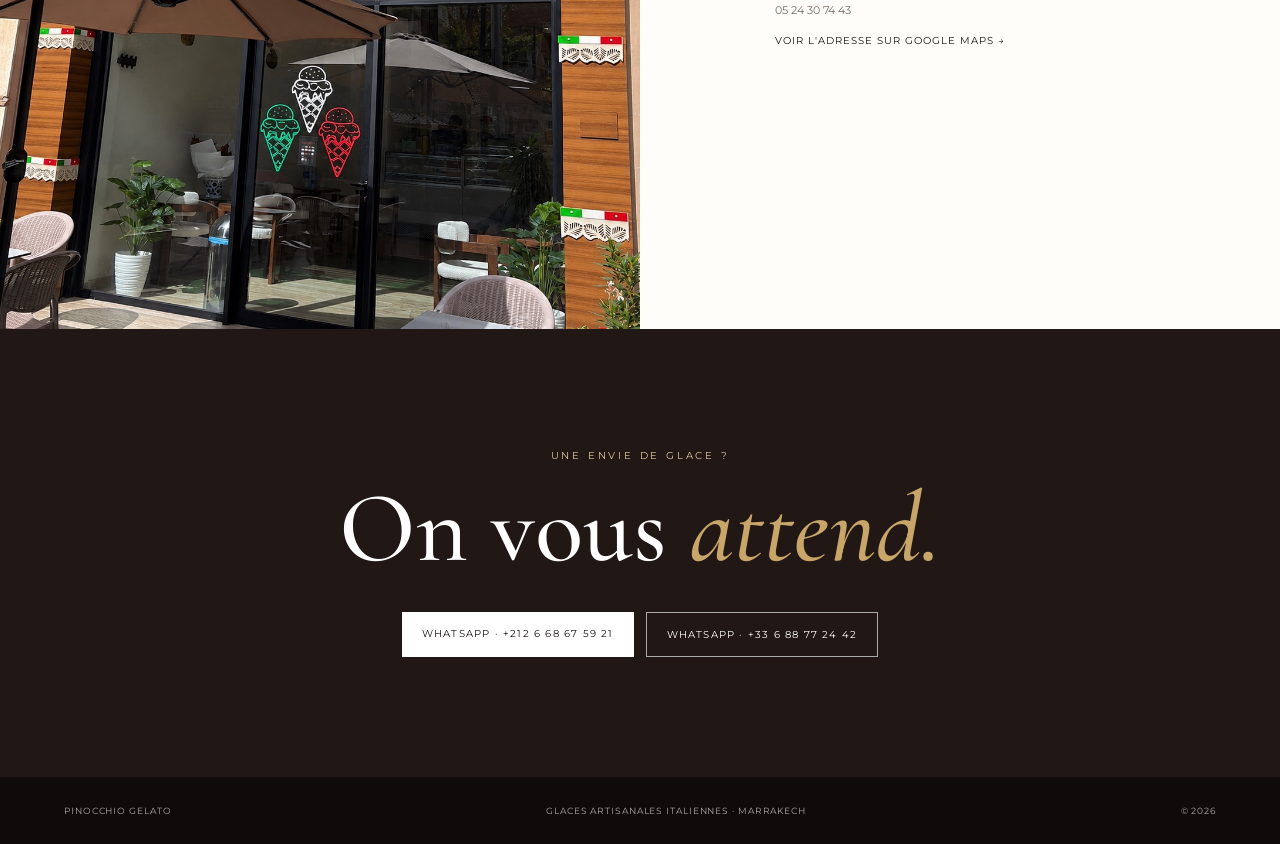
==== commit 10fe3ba6: "Change tiramisu price from 30 DH to 35 DH Updated the price of the tiramisu from 30 DH to 35 DH per " ====
--- a/index.html
+++ b/index.html
@@ -172,7 +172,7 @@
   <div class="section-head"><div><p class="eyebrow dark">POUR LES GRANDES OCCASIONS</p><h2>Nos <em>desserts.</em></h2></div><p>Des créations italiennes et des gâteaux glacés réalisés selon vos envies.</p></div>
   <div class="tiramisu-feature">
     <div class="tiramisu-photo"><img src="tiramisu.jpeg" alt="Tiramisu italien Pinocchio Gelato"></div>
-    <div class="tiramisu-copy"><p class="eyebrow dark">SPÉCIALITÉ ITALIENNE</p><h3>Tiramisu <em>italien.</em></h3><p>Un tiramisu généreux inspiré de la tradition italienne, préparé avec soin chez Pinocchio Gelato.</p><div class="price-highlight"><span>30</span><small>DH / portion</small></div></div>
+    <div class="tiramisu-copy"><p class="eyebrow dark">SPÉCIALITÉ ITALIENNE</p><h3>Tiramisu <em>italien.</em></h3><p>Un tiramisu généreux inspiré de la tradition italienne, préparé avec soin chez Pinocchio Gelato.</p><div class="price-highlight"><span>35</span><small>DH / portion</small></div></div>
   </div>
   <div class="cakes-head" id="gateaux-glaces"><p class="eyebrow dark">SUR COMMANDE</p><h3>Gâteaux <em>glacés.</em></h3><p>Choisissez jusqu'à <strong>3 parfums maximum</strong>. Nos gâteaux sont réalisés sur commande selon les envies du client.</p></div>
   <div class="cake-notice"><strong>Commande 48h à l'avance.</strong> Pour confirmer votre commande, merci de venir directement en boutique et de laisser une avance.</div>
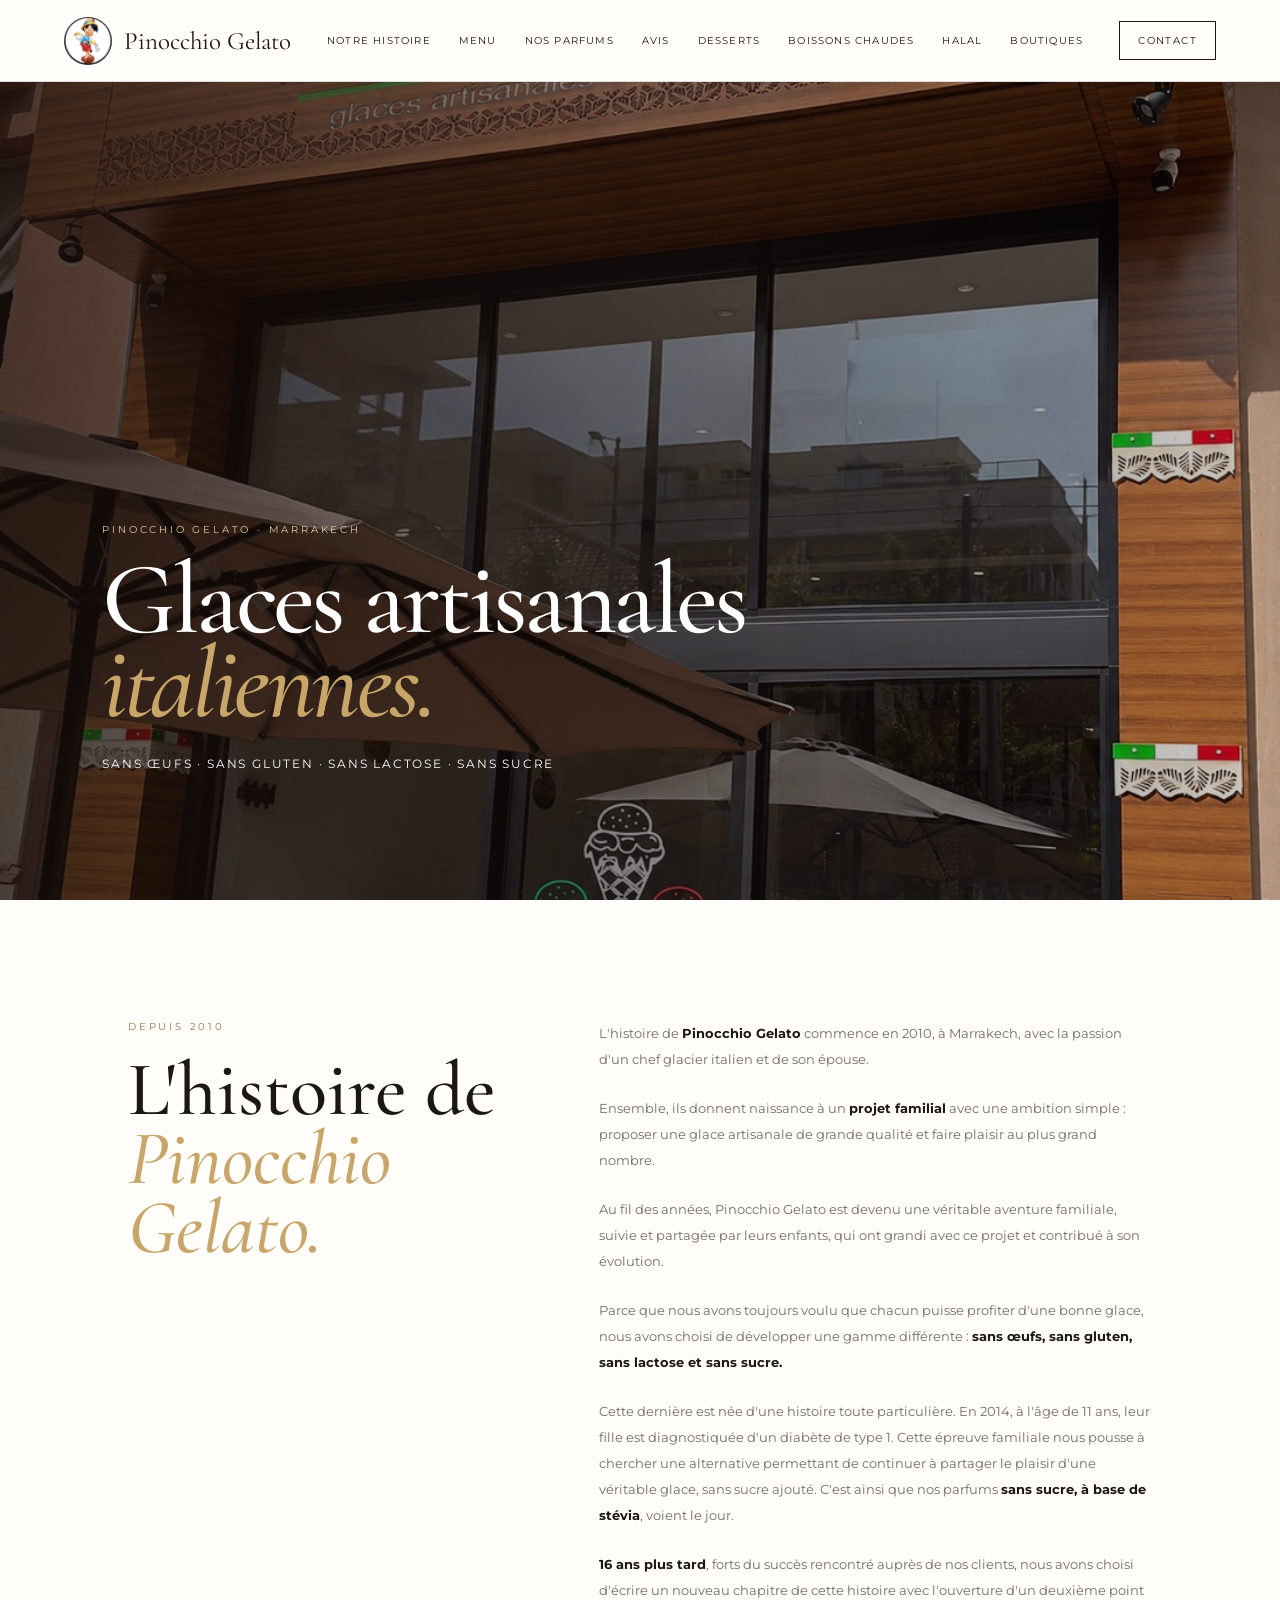
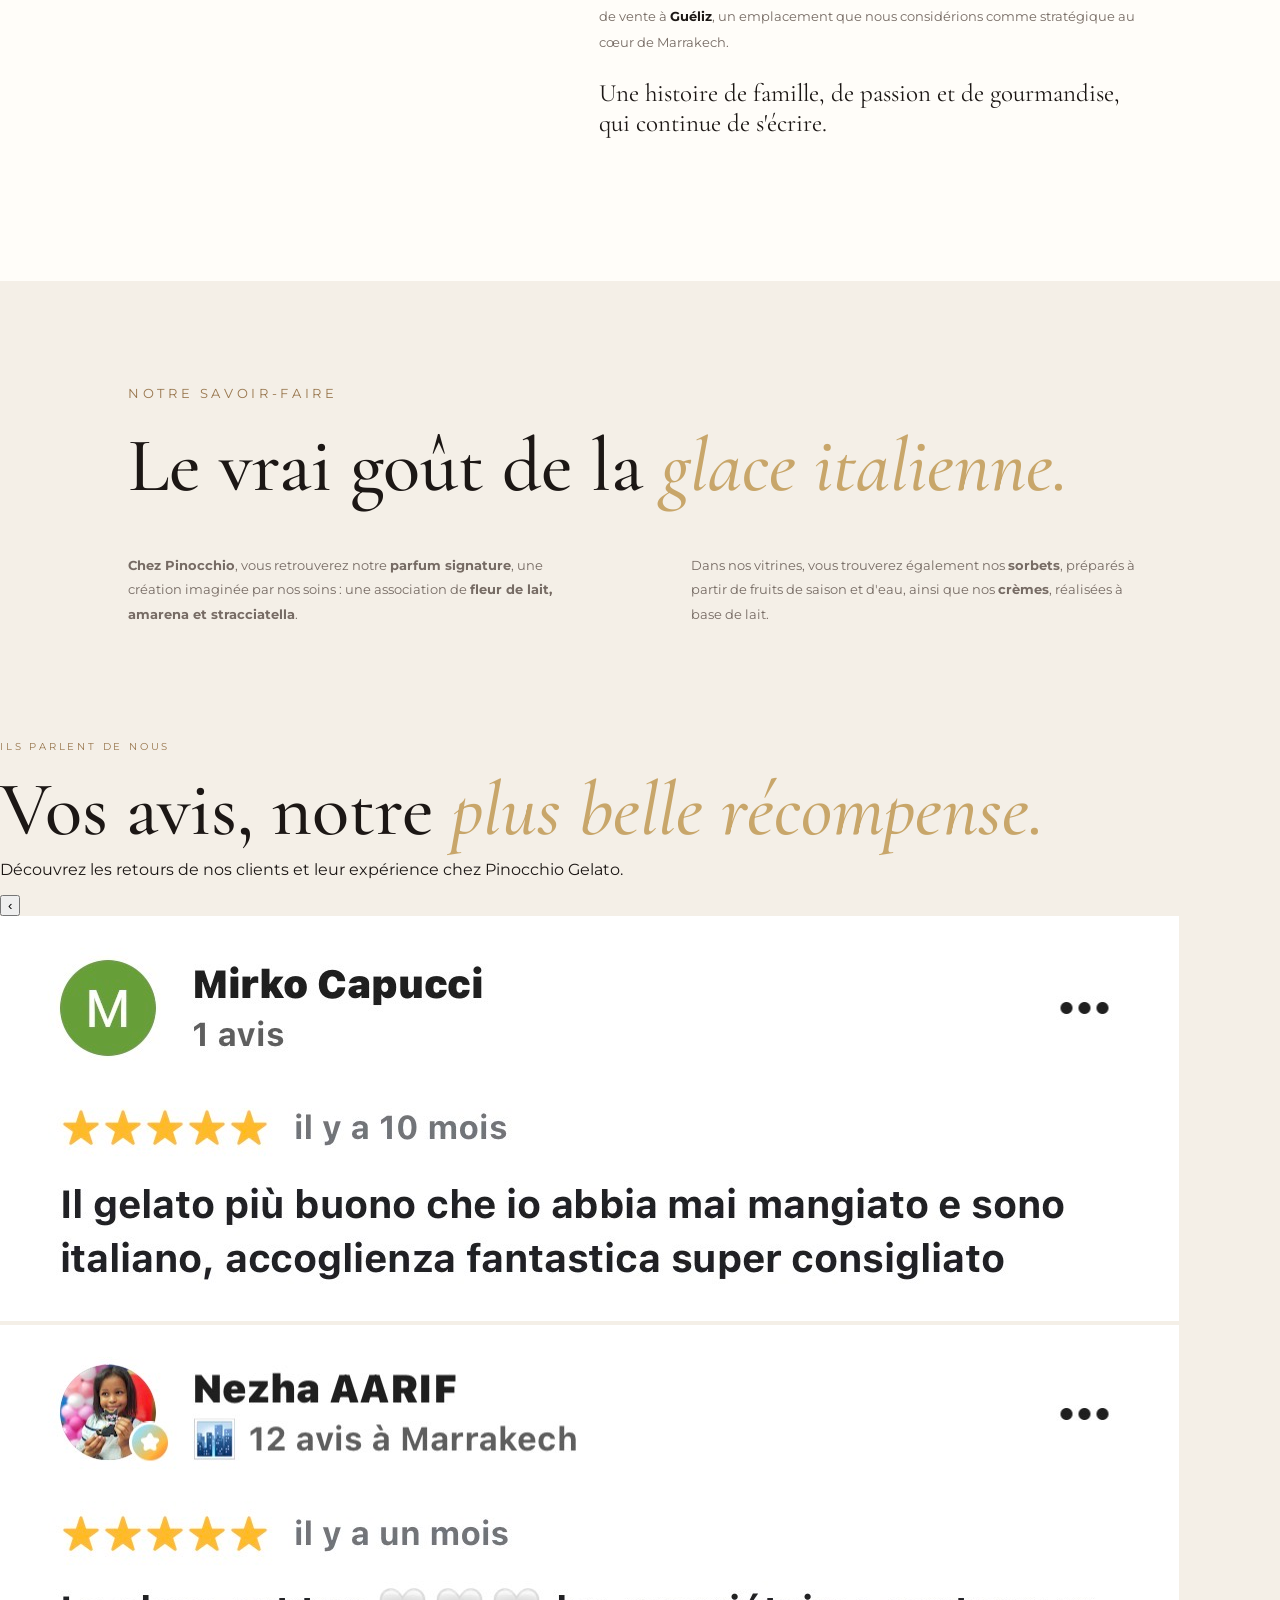
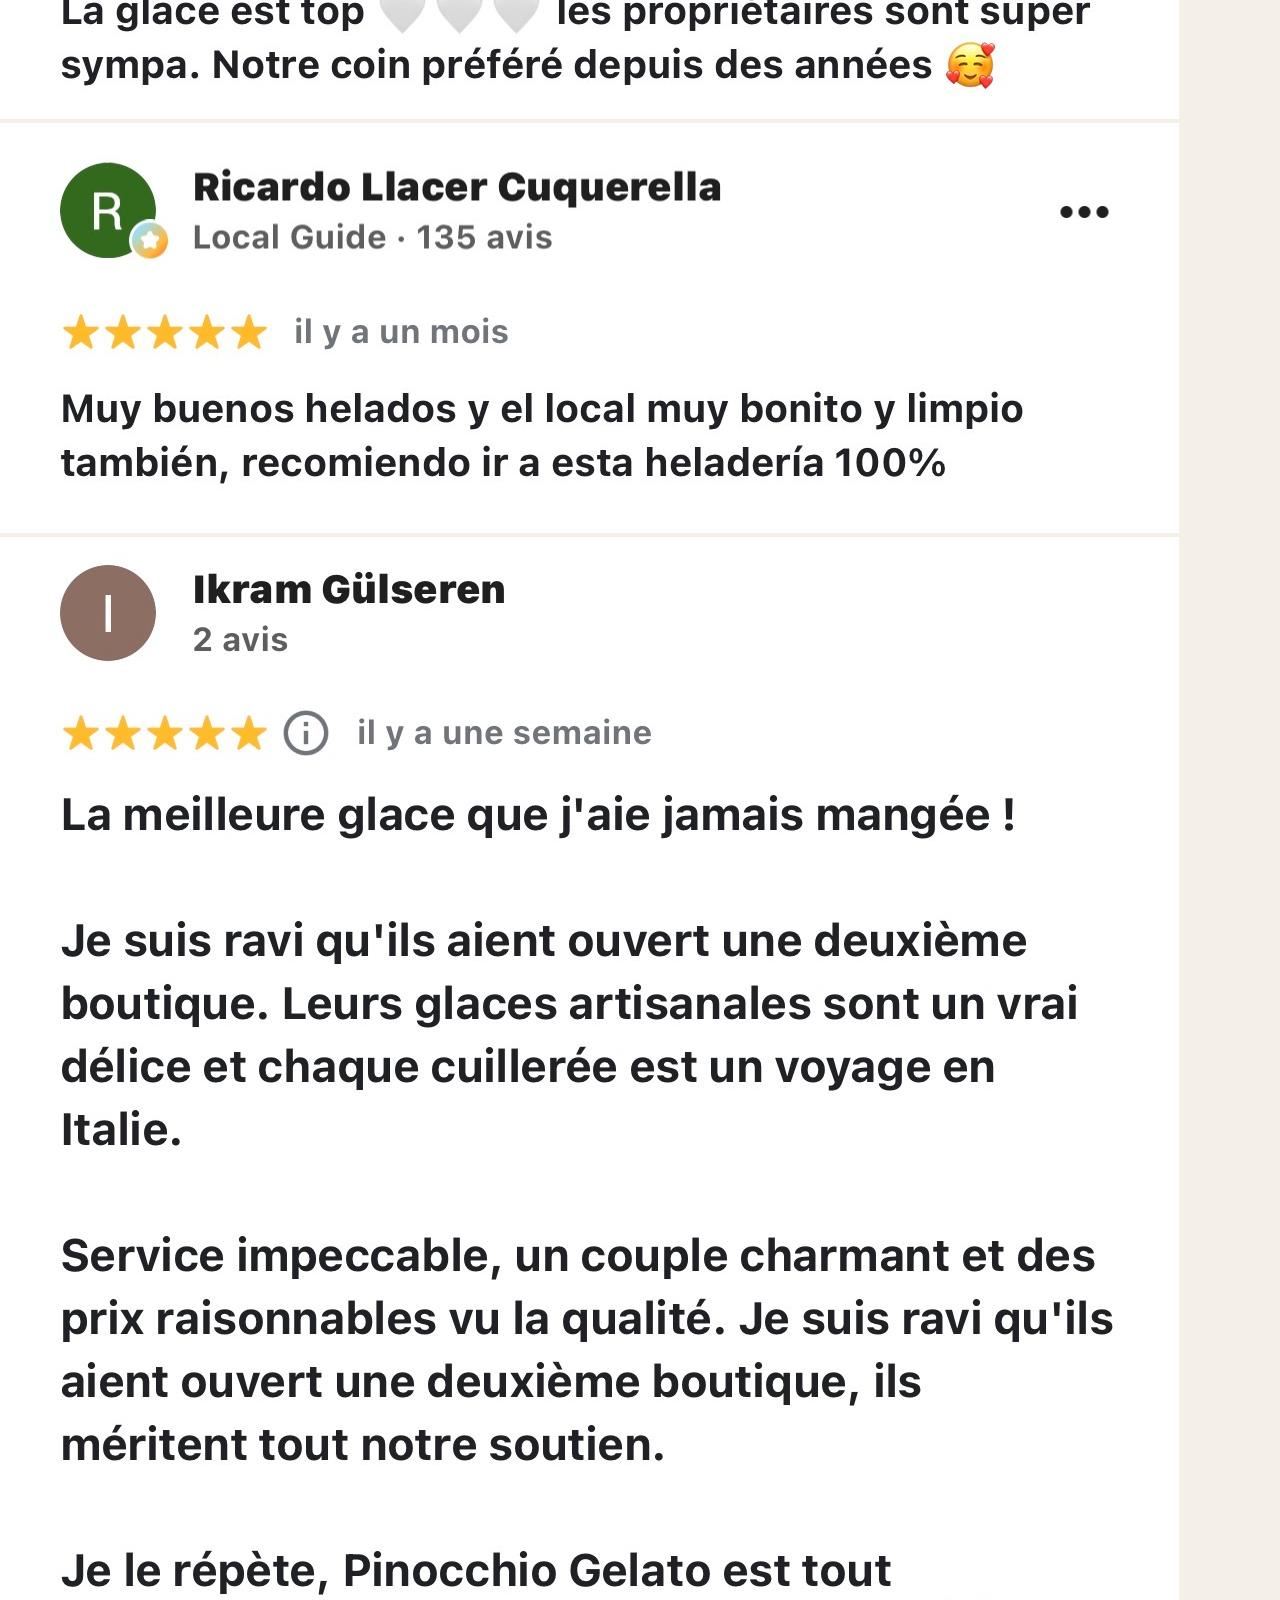
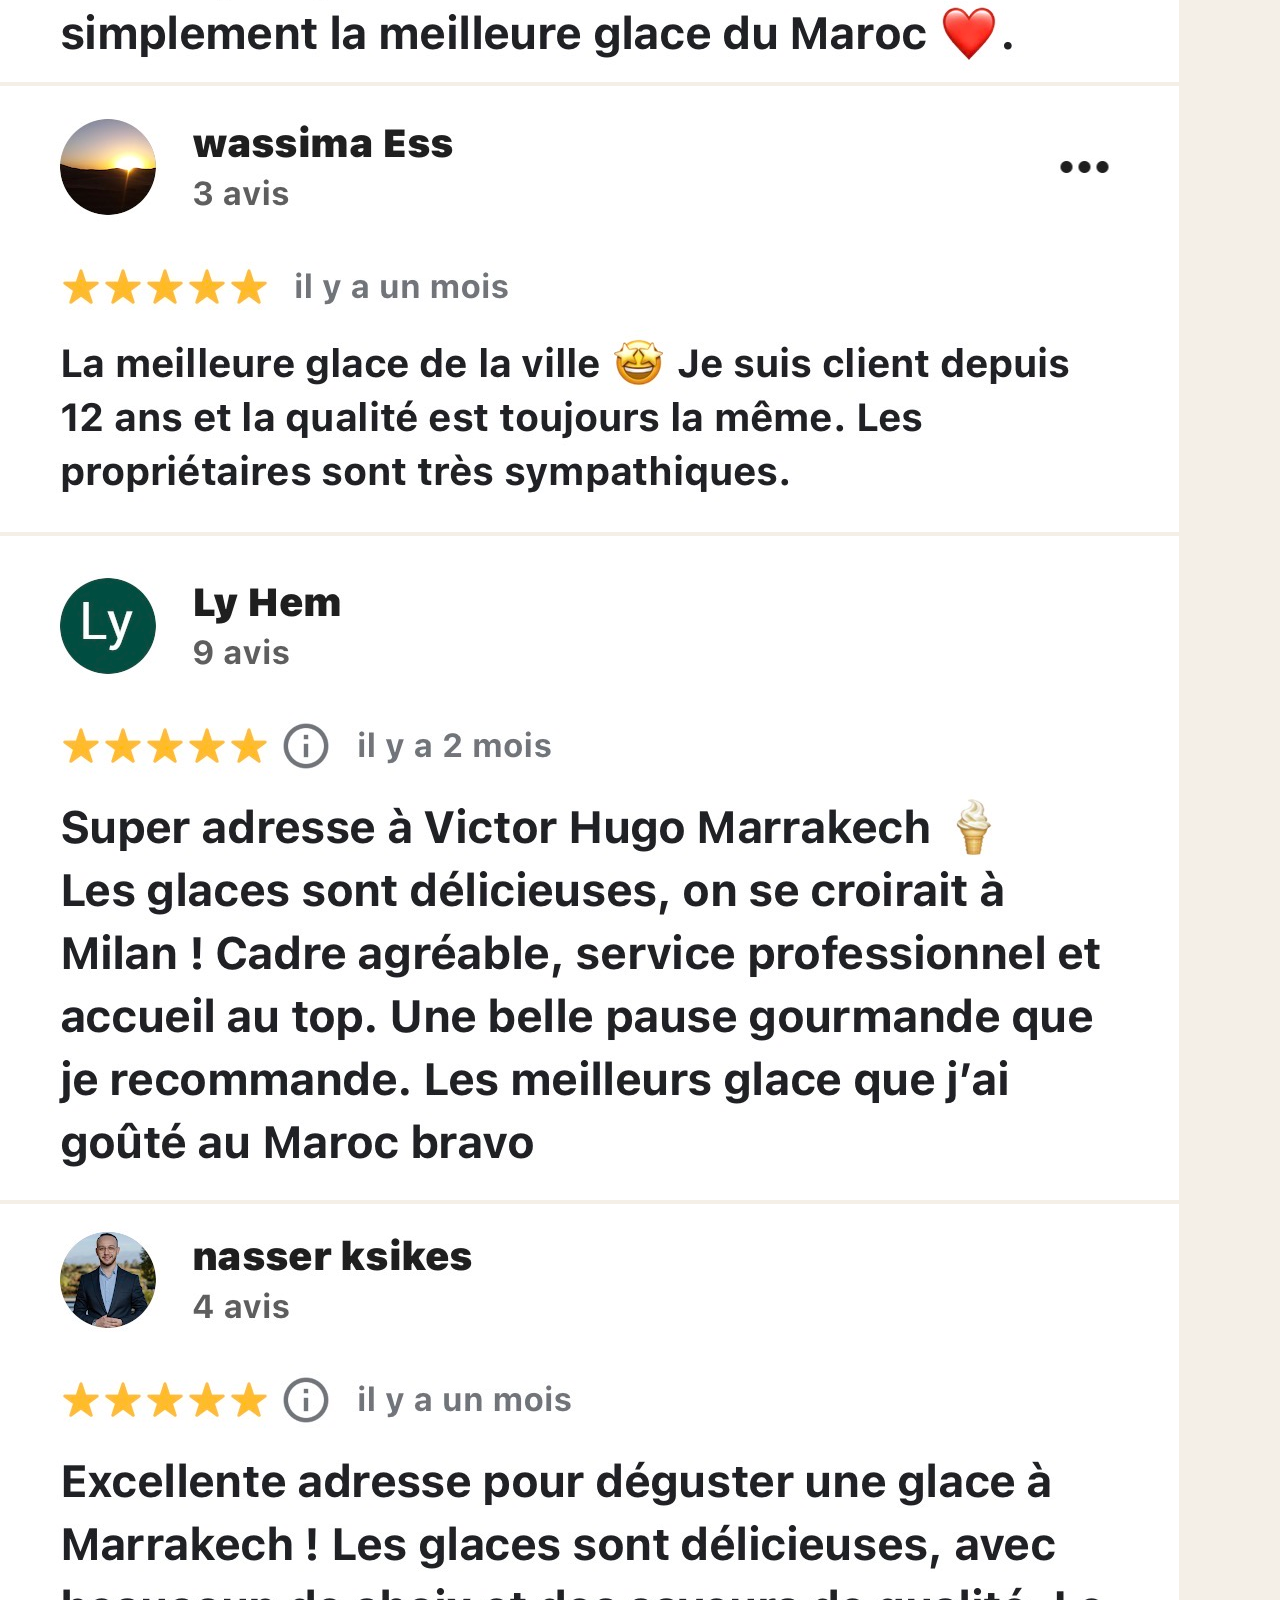
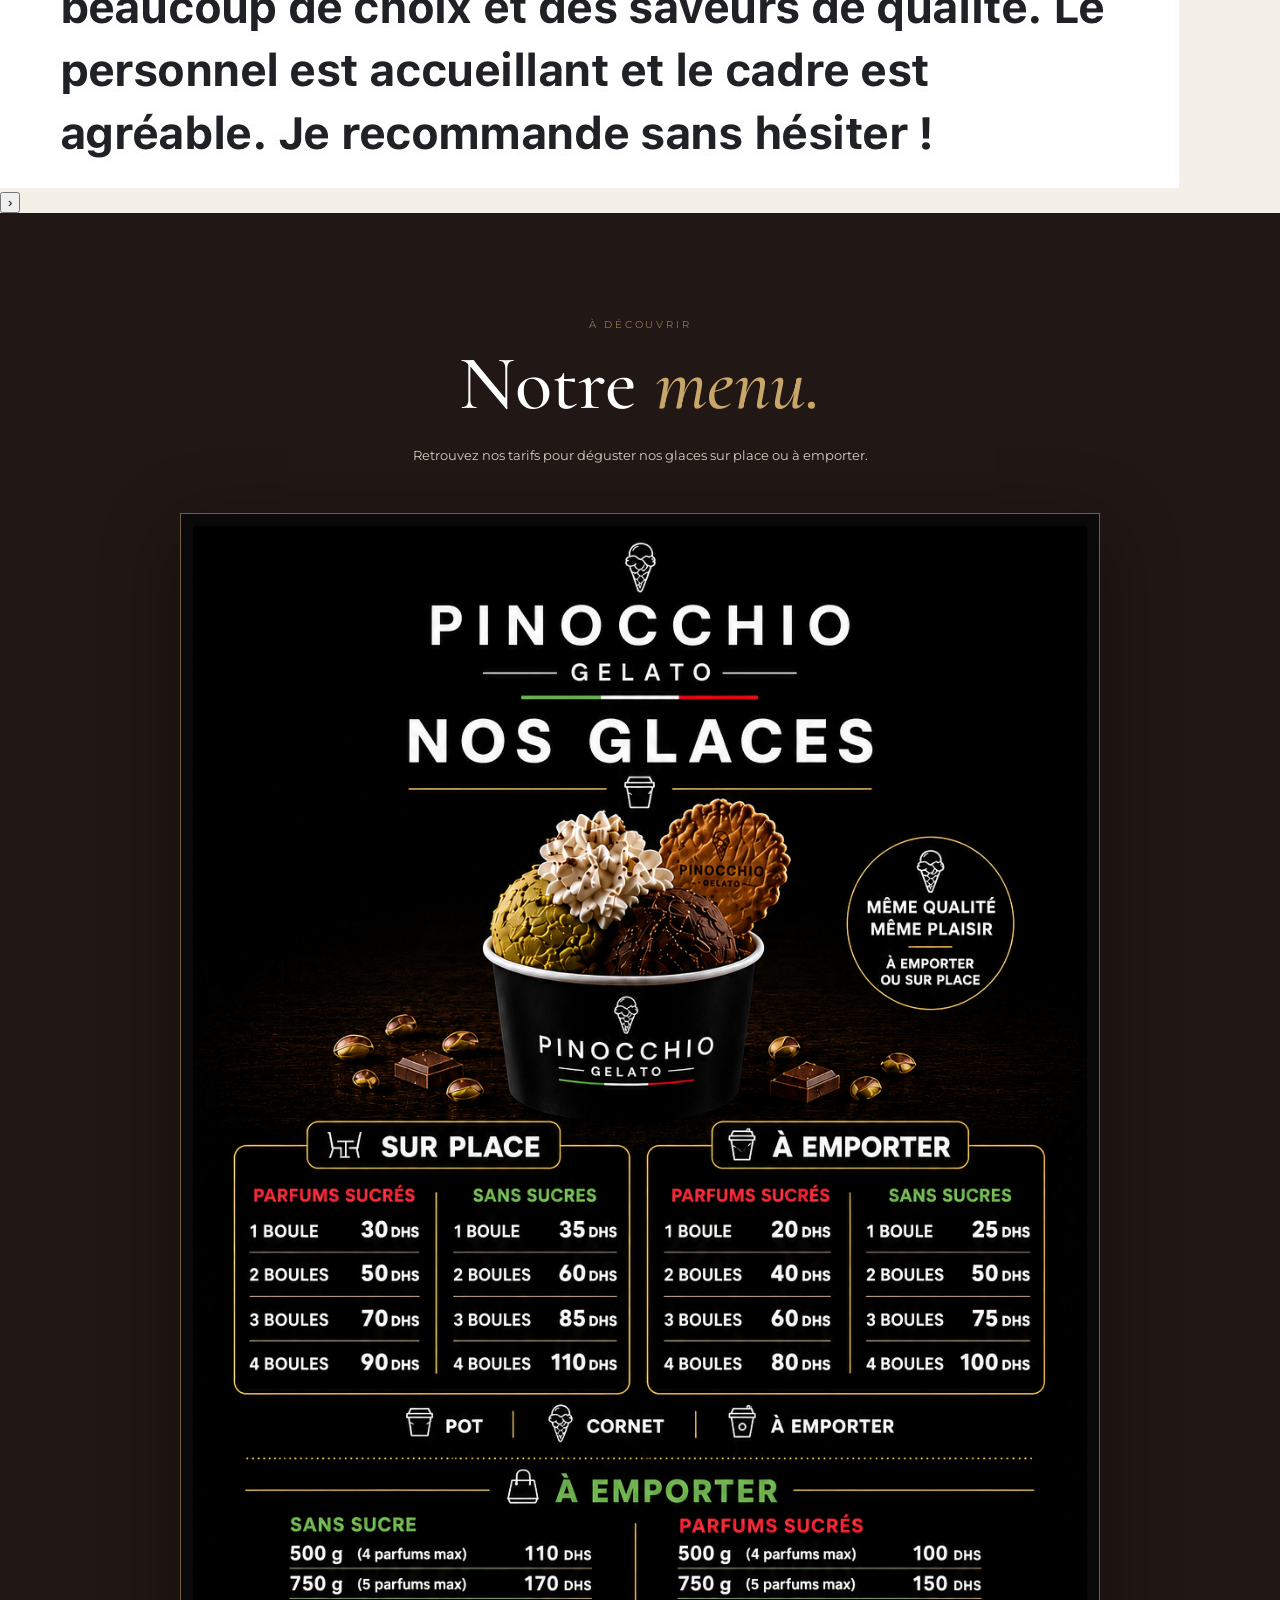
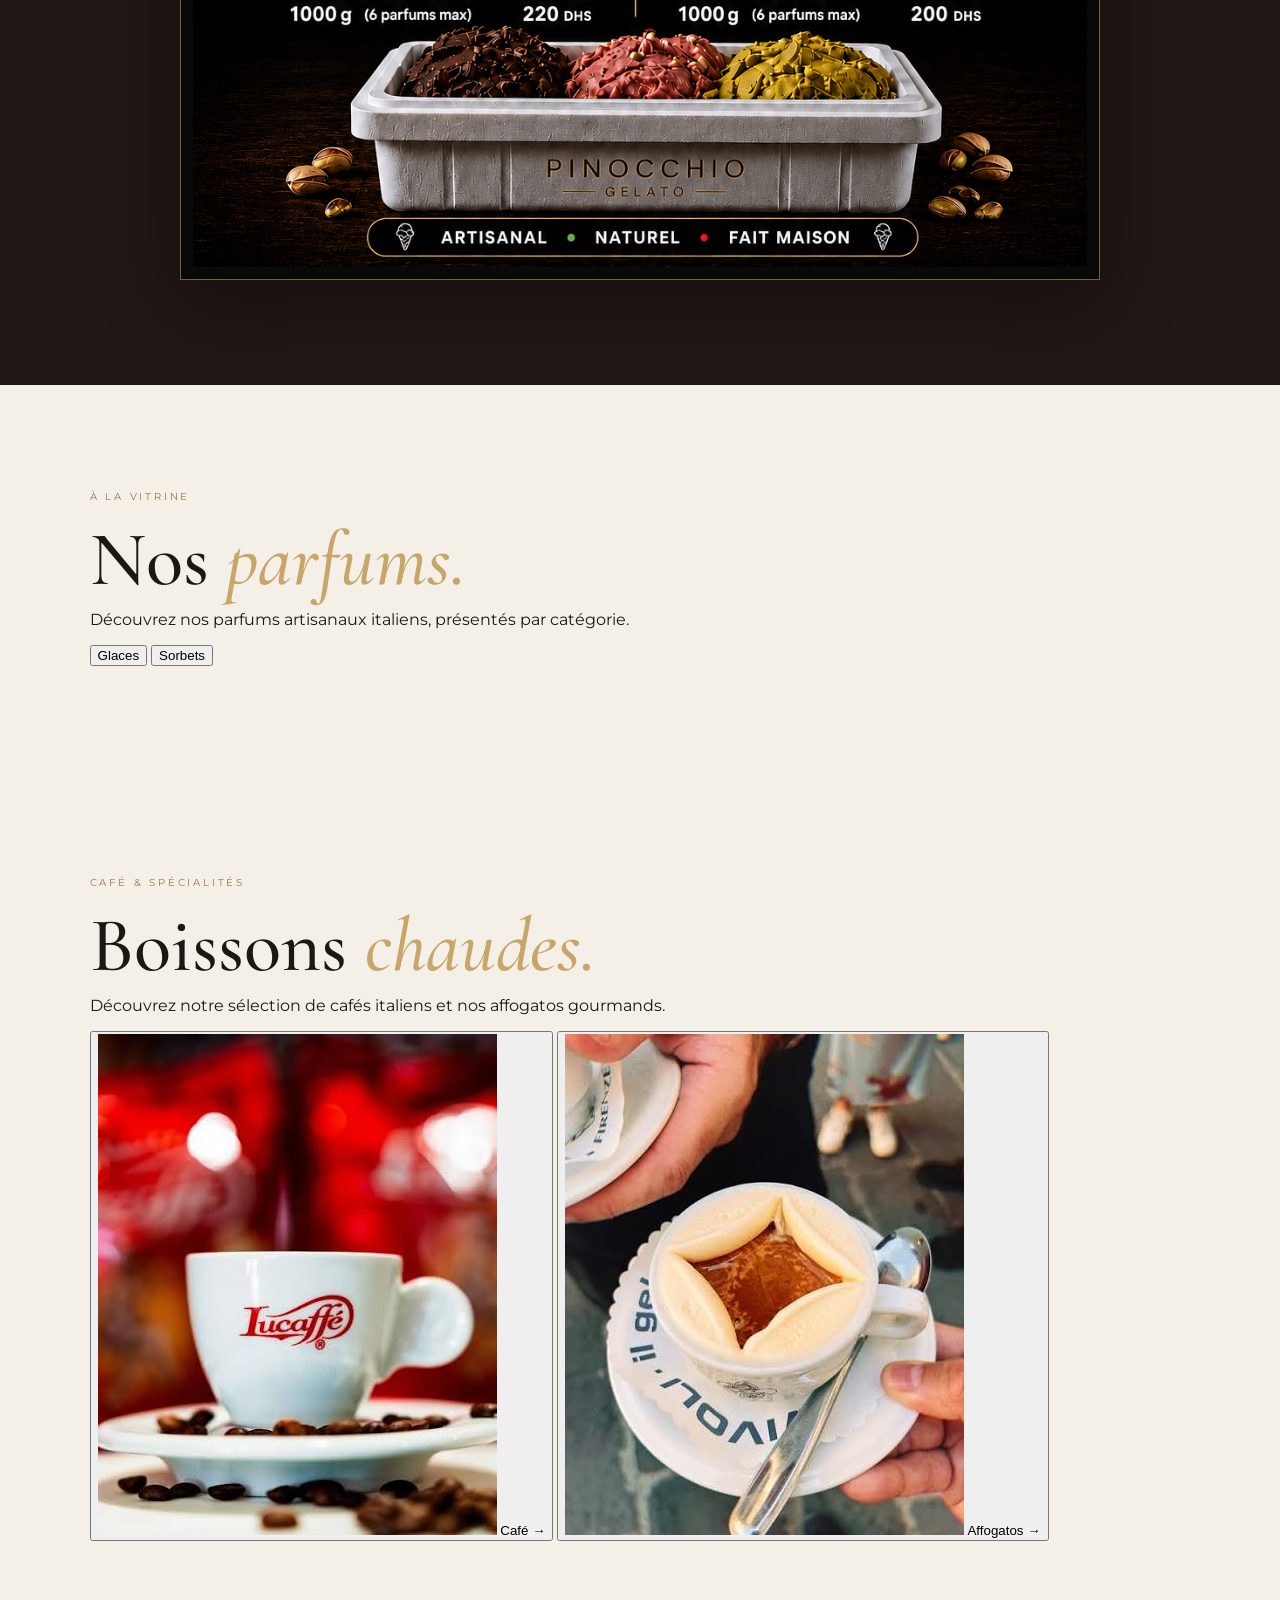
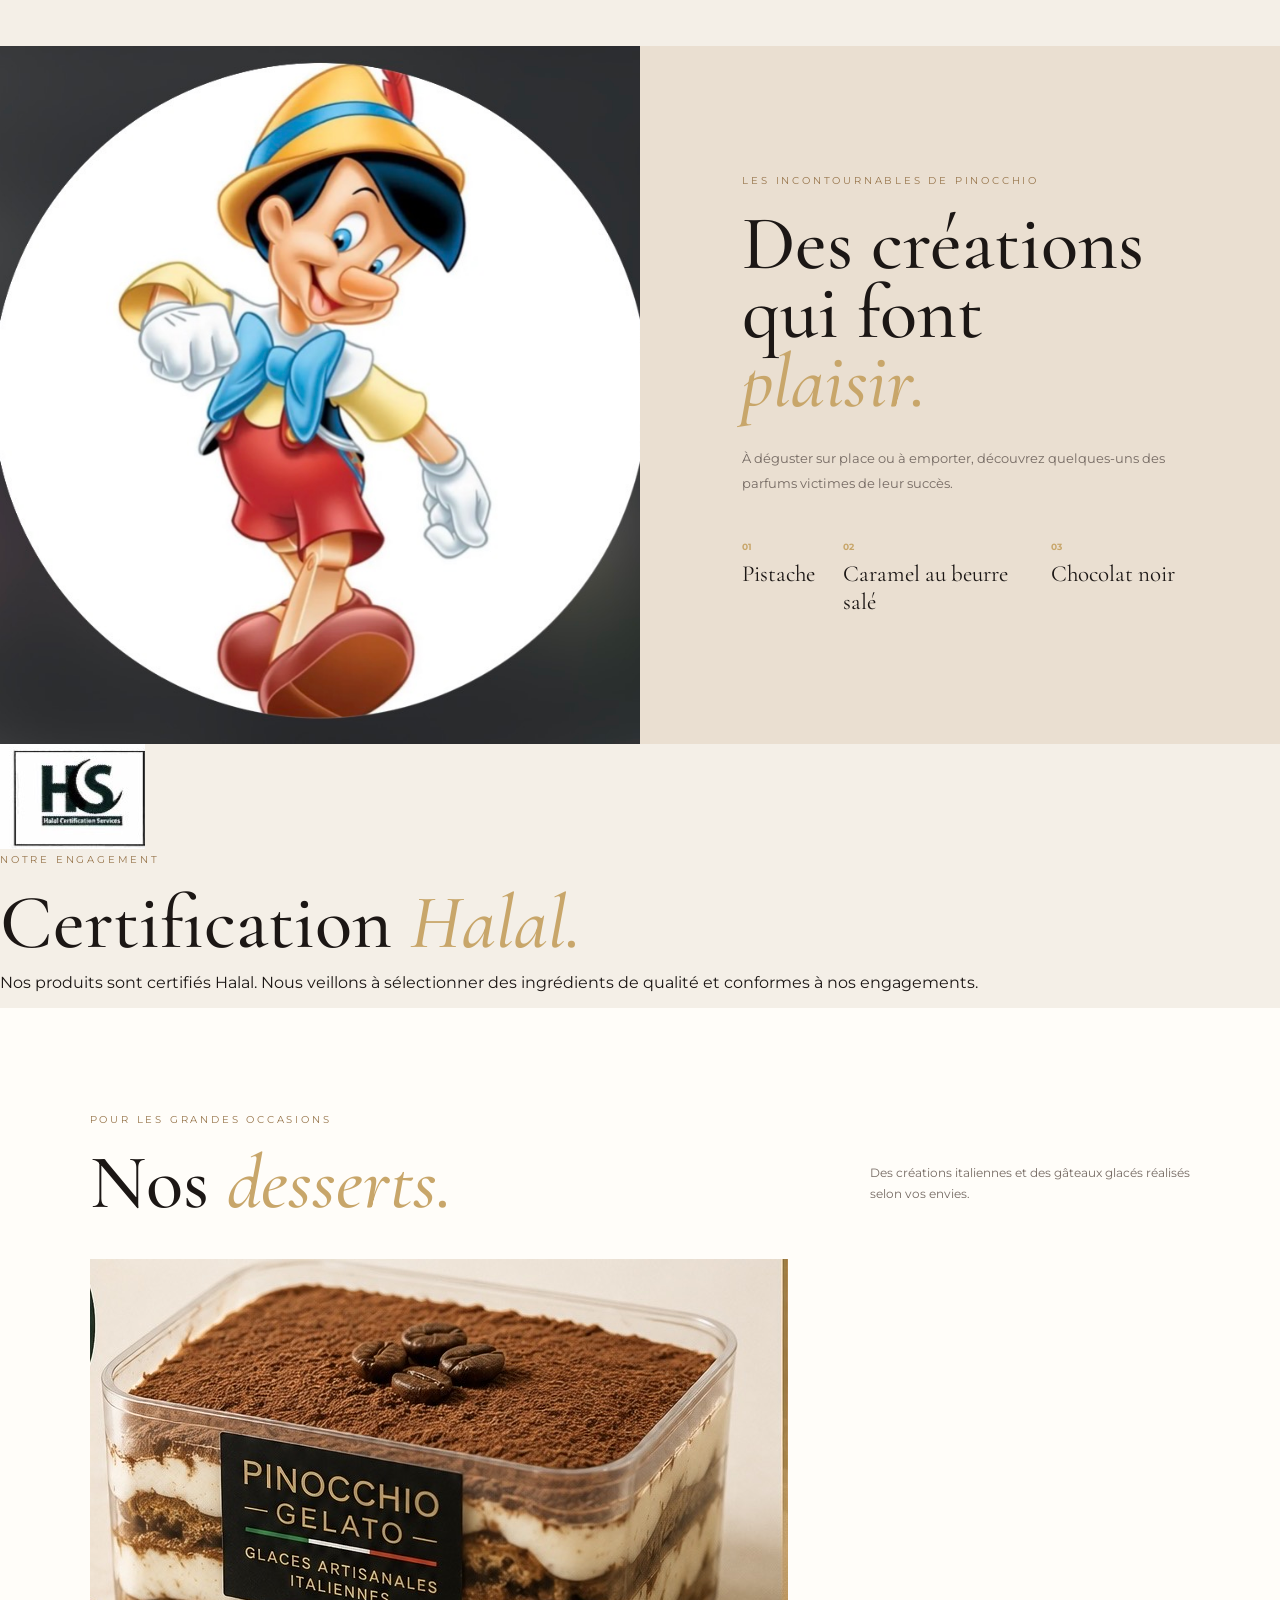
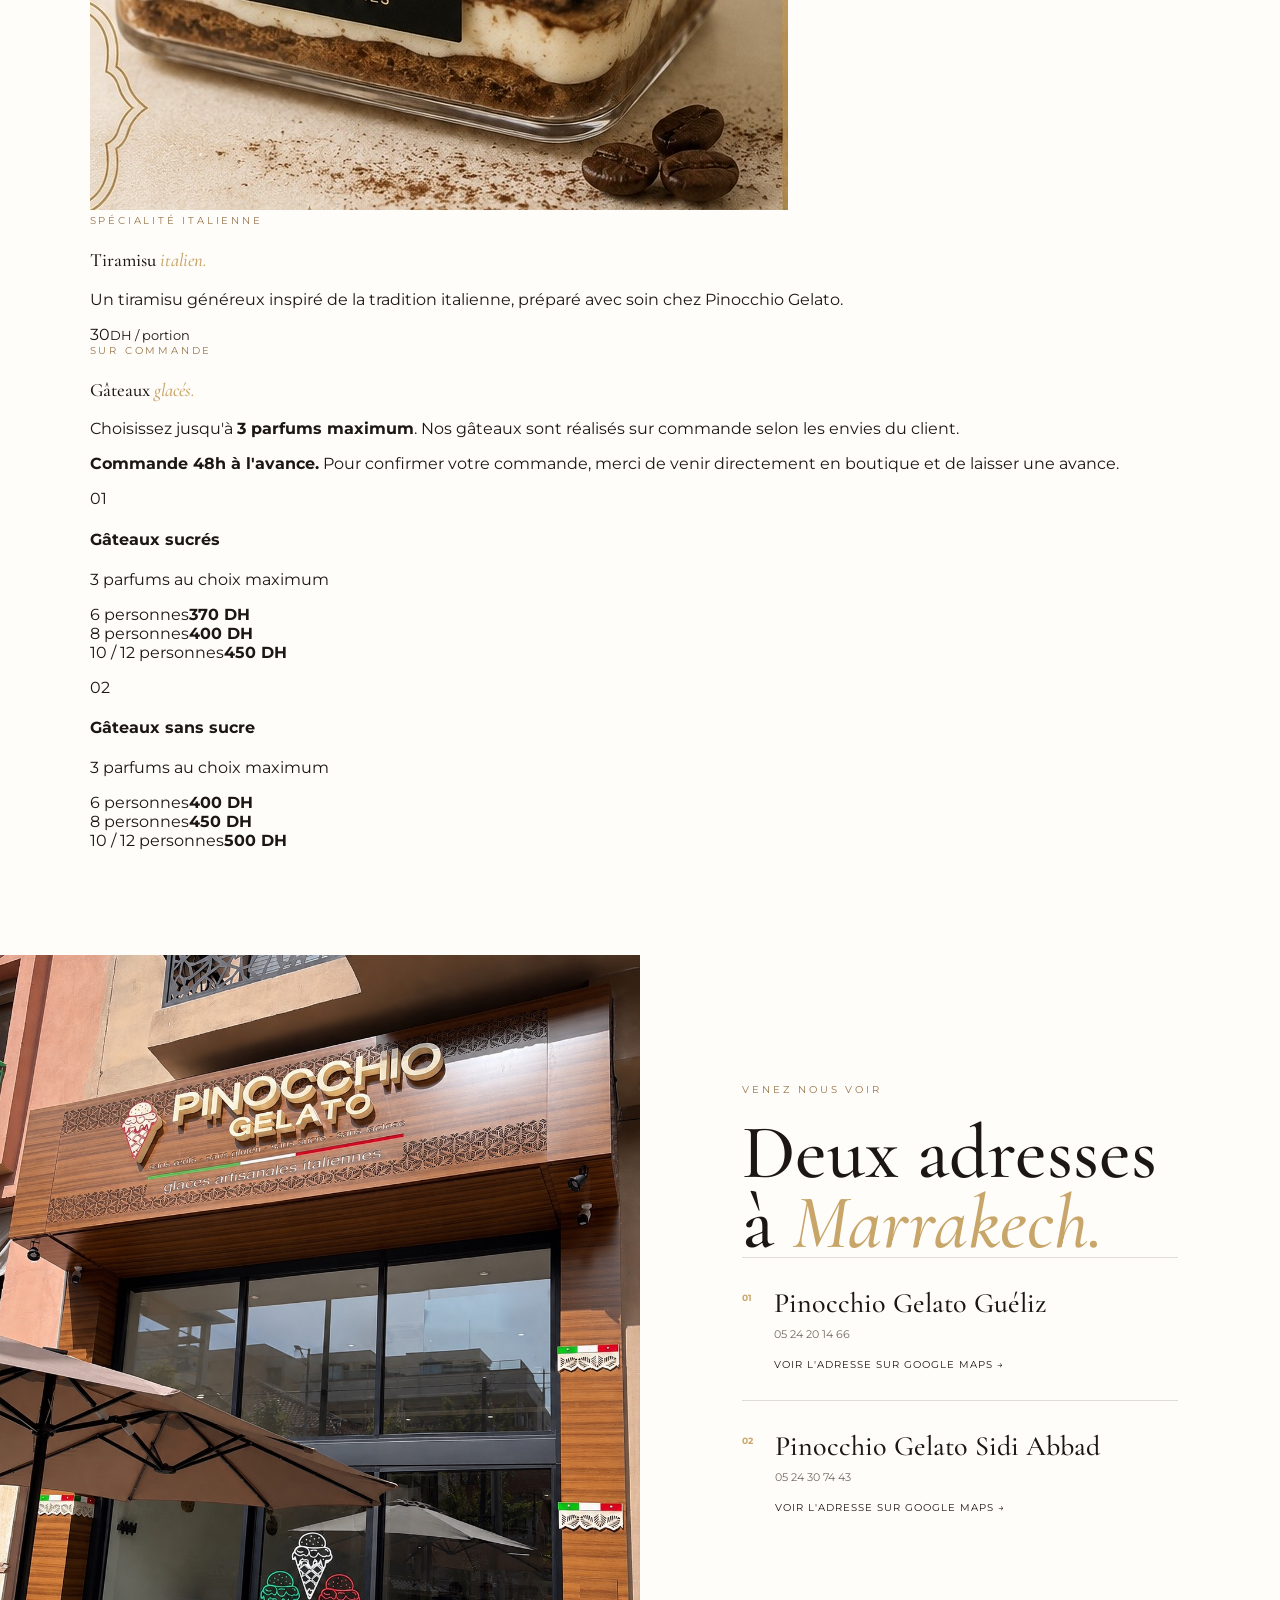
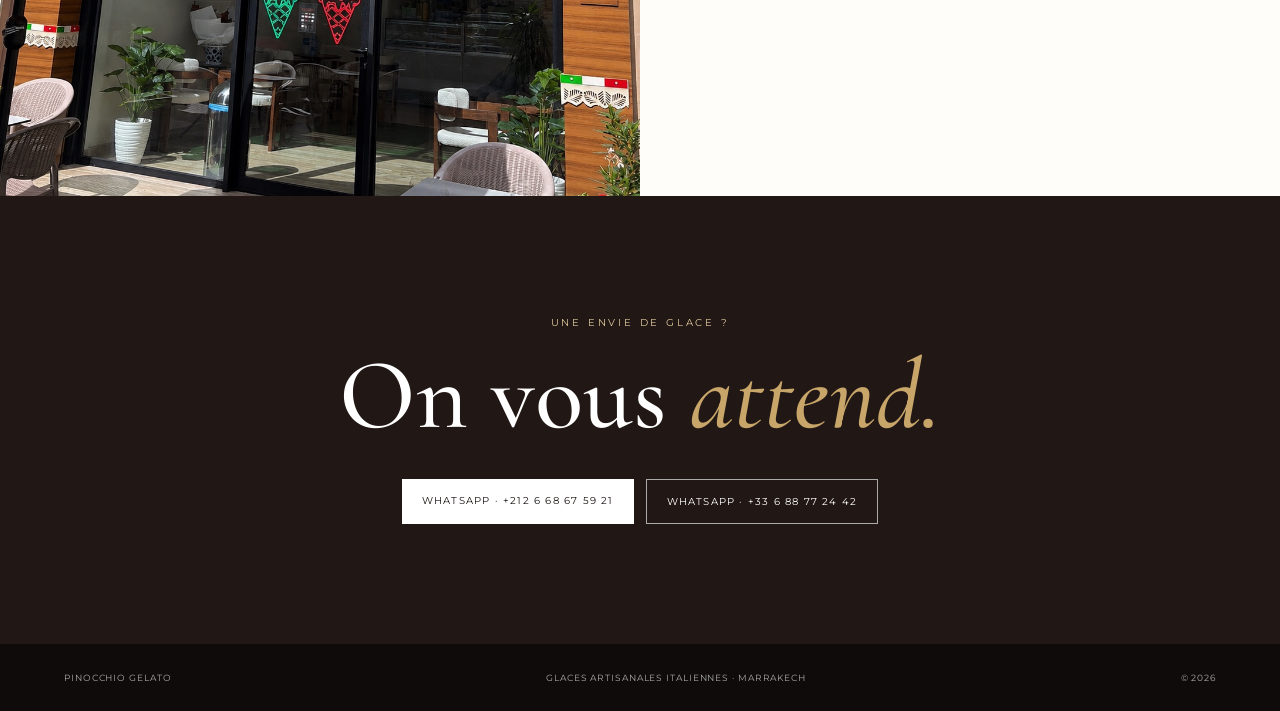
==== commit 30c7ed0e: "Add files via upload" ====
--- a/index.html
+++ b/index.html
@@ -53,24 +53,12 @@
 
   <div class="perfume-categories">
     <button class="perfume-category perfume-trigger" type="button" data-modal="glaces-modal" aria-haspopup="dialog">
-      <span class="perfume-category-image"><img src="glaces.jpeg" alt="Glaces artisanales"></span>
-      <span class="perfume-category-overlay"></span>
       <span class="perfume-category-title">Glaces</span>
-      <span class="perfume-category-arrow">→</span>
     </button>
 
     <button class="perfume-category perfume-trigger" type="button" data-modal="sorbets-modal" aria-haspopup="dialog">
-      <span class="perfume-category-image"><img src="pasteque.jpeg" alt="Sorbets aux fruits"></span>
-      <span class="perfume-category-overlay"></span>
       <span class="perfume-category-title">Sorbets</span>
-      <span class="perfume-category-arrow">→</span>
-    </button>
-
-    <a class="perfume-category perfume-category-text" href="#gateaux-glaces">
-      <span class="perfume-category-pattern"></span>
-      <span class="perfume-category-title">Gâteaux<br>glacés</span>
-      <span class="perfume-category-arrow">→</span>
-    </a>
+    </button>
   </div>
 
   <div class="perfume-modal" id="glaces-modal" role="dialog" aria-modal="true" aria-labelledby="glaces-modal-title" hidden>
@@ -172,13 +160,13 @@
   <div class="section-head"><div><p class="eyebrow dark">POUR LES GRANDES OCCASIONS</p><h2>Nos <em>desserts.</em></h2></div><p>Des créations italiennes et des gâteaux glacés réalisés selon vos envies.</p></div>
   <div class="tiramisu-feature">
     <div class="tiramisu-photo"><img src="tiramisu.jpeg" alt="Tiramisu italien Pinocchio Gelato"></div>
-    <div class="tiramisu-copy"><p class="eyebrow dark">SPÉCIALITÉ ITALIENNE</p><h3>Tiramisu <em>italien.</em></h3><p>Un tiramisu généreux inspiré de la tradition italienne, préparé avec soin chez Pinocchio Gelato.</p><div class="price-highlight"><span>35</span><small>DH / portion</small></div></div>
+    <div class="tiramisu-copy"><p class="eyebrow dark">SPÉCIALITÉ ITALIENNE</p><h3>Tiramisu <em>italien.</em></h3><p>Un tiramisu généreux inspiré de la tradition italienne, préparé avec soin chez Pinocchio Gelato.</p><div class="price-highlight"><span>30</span><small>DH / portion</small></div></div>
   </div>
   <div class="cakes-head" id="gateaux-glaces"><p class="eyebrow dark">SUR COMMANDE</p><h3>Gâteaux <em>glacés.</em></h3><p>Choisissez jusqu'à <strong>3 parfums maximum</strong>. Nos gâteaux sont réalisés sur commande selon les envies du client.</p></div>
   <div class="cake-notice"><strong>Commande 48h à l'avance.</strong> Pour confirmer votre commande, merci de venir directement en boutique et de laisser une avance.</div>
   <div class="cake-prices">
     <article class="cake-card"><p class="cake-label">01</p><h4>Gâteaux sucrés</h4><p class="cake-subtitle">3 parfums au choix maximum</p><div class="price-row"><span>6 personnes</span><strong>370 DH</strong></div><div class="price-row"><span>8 personnes</span><strong>400 DH</strong></div><div class="price-row"><span>10 / 12 personnes</span><strong>450 DH</strong></div></article>
-    <article class="cake-card sugar-free"><p class="cake-label">02</p><h4>Gâteaux sans sucre</h4><p class="cake-subtitle">3 parfums au choix maximum</p><div class="price-row"><span>6 personnes</span><strong>400 DH</strong></div><div class="price-row"><span>8 personnes</span><strong>450 DH</strong></div><div class="price-row"><span>10 / 12 personnes</span><strong>550 DH</strong></div></article>
+    <article class="cake-card sugar-free"><p class="cake-label">02</p><h4>Gâteaux sans sucre</h4><p class="cake-subtitle">3 parfums au choix maximum</p><div class="price-row"><span>6 personnes</span><strong>400 DH</strong></div><div class="price-row"><span>8 personnes</span><strong>450 DH</strong></div><div class="price-row"><span>10 / 12 personnes</span><strong>500 DH</strong></div></article>
   </div>
 </section>
 <section id="boutiques" class="locations"><div class="location-photo"><img src="facade.jpeg" alt="Pinocchio Gelato Marrakech"></div><div class="location-copy"><p class="eyebrow dark">VENEZ NOUS VOIR</p><h2>Deux adresses<br>à <em>Marrakech.</em></h2><div class="shop"><b>01</b><div><h3>Pinocchio Gelato Guéliz</h3><p>05 24 20 14 66</p><a href="https://maps.app.goo.gl/zNfvPjSvja2GH3fk6" target="_blank">Voir l'adresse sur Google Maps →</a></div></div><div class="shop"><b>02</b><div><h3>Pinocchio Gelato Sidi Abbad</h3><p>05 24 30 74 43</p><a href="https://maps.app.goo.gl/os4RZZqv9oB6Zk1H6" target="_blank">Voir l'adresse sur Google Maps →</a></div></div></div></section>
@@ -245,4 +233,4 @@
   dots.forEach((d, n) => d.addEventListener('click', () => go(n)));
   window.addEventListener('resize', () => go(Math.min(index, max())));
 })();
-</script></body></html>
+</script></body></html>
--- a/style.css
+++ b/style.css
@@ -1,4 +1,4 @@
-@import url('https://fonts.googleapis.com/css2?family=Cormorant+Garamond:wght@400;500;600;700&family=Montserrat:wght@400;500;600&display=swap');:root{--brown:#211714;--cream:#f4efe7;--gold:#c8a66a;--ink:#1c1715;--muted:#766b64;--line:rgba(28,23,21,.14)}*{box-sizing:border-box}html{scroll-behavior:smooth}body{margin:0;background:var(--cream);color:var(--ink);font-family:Montserrat,Arial,sans-serif}a{text-decoration:none;color:inherit}.nav{height:82px;display:flex;align-items:center;justify-content:space-between;padding:0 5vw;background:#fffdf9;position:sticky;top:0;z-index:20;border-bottom:1px solid var(--line)}.brand{display:flex;align-items:center;gap:12px;font:25px 'Cormorant Garamond',serif}.logo{width:48px;height:48px;object-fit:cover;border-radius:50%}.nav nav{display:flex;gap:28px;font-size:10px;text-transform:uppercase;letter-spacing:.12em}.nav-cta{border:1px solid var(--ink);padding:12px 18px;font-size:10px;text-transform:uppercase;letter-spacing:.14em}.hero{min-height:calc(100vh - 82px);position:relative;display:flex;align-items:flex-end;color:#fff}.hero-image{position:absolute;inset:0;background:url('facade.jpeg') center/cover}.hero-overlay{position:absolute;inset:0;background:linear-gradient(90deg,rgba(24,14,10,.78),rgba(24,14,10,.2))}.hero-content{position:relative;padding:10vh 8vw 13vh}.eyebrow{font-size:10px;letter-spacing:.28em;text-transform:uppercase;margin:0 0 22px;color:#dfc99d}.eyebrow.dark{color:#98764d}h1,h2,h3{font-family:'Cormorant Garamond',serif;font-weight:500}h1{font-size:clamp(60px,8vw,112px);line-height:.82;margin:0;letter-spacing:-.035em}h2{font-size:clamp(50px,6vw,80px);line-height:.9;margin:0}em{font-style:italic;color:var(--gold)}.qualities-line{font-size:12px;letter-spacing:.15em;text-transform:uppercase;margin-top:30px}.story{display:grid;grid-template-columns:.8fr 1.2fr;gap:8vw;padding:120px 10vw;background:#fffdf9}.story-text{font-size:13px;line-height:2;color:var(--muted)}.story-text p{margin:0 0 23px}.story-text strong{color:var(--ink)}.closing{font:25px 'Cormorant Garamond',serif;color:var(--ink)}.intro{padding:100px 10vw;display:grid;grid-template-columns:1fr 1fr;gap:25px 8vw}.intro h2{grid-column:1/-1;margin-bottom:15px}.intro .eyebrow{grid-column:1/-1;margin:0}.intro p{color:var(--muted);line-height:1.9;font-size:13px}.section{padding:105px 7vw}.section-head{display:flex;justify-content:space-between;align-items:end;margin-bottom:42px}.section-head>p{max-width:320px;color:var(--muted);font-size:12px;line-height:1.8}.gallery{display:grid;grid-template-columns:1.35fr .825fr .825fr;gap:18px}.photo,.photo.large{height:560px;overflow:hidden}.photo img{width:100%;height:100%;object-fit:cover;transition:transform .7s}.photo:hover img{transform:scale(1.04)}.flavors{display:flex;flex-wrap:wrap;gap:8px;margin-top:25px}.flavors span{padding:10px 14px;border:1px solid var(--line);font-size:10px}.feature{display:grid;grid-template-columns:1fr 1fr;background:#eadfd1}.feature-photo{min-height:650px}.feature-photo img{width:100%;height:100%;object-fit:cover}.feature-copy{padding:10vw 8vw;display:flex;flex-direction:column;justify-content:center}.feature-copy>p:not(.eyebrow){color:var(--muted);line-height:1.9;font-size:13px;max-width:480px;margin:30px 0 0}.bests{display:flex;gap:28px;margin-top:45px;flex-wrap:wrap}.bests div{display:flex;flex-direction:column;gap:8px;max-width:180px}.bests b{font-size:9px;color:var(--gold)}.bests span{font:23px 'Cormorant Garamond',serif}.desserts{background:#fffdf9}.dessert-grid{display:grid;grid-template-columns:1fr 1fr;gap:20px}.dessert-grid img{width:100%;height:620px;object-fit:cover}.locations{display:grid;grid-template-columns:1fr 1fr;background:#fffdf9}.location-photo{min-height:720px}.location-photo img{width:100%;height:100%;object-fit:cover}.location-copy{padding:10vw 8vw}.shop{display:flex;gap:22px;border-top:1px solid var(--line);padding:28px 0}.shop>b{font-size:9px;color:var(--gold);padding-top:6px}.shop h3{font-size:28px;margin:0 0 7px}.shop p{font-size:11px;color:var(--muted);margin:0 0 12px}.shop a{font-size:10px;text-transform:uppercase;letter-spacing:.1em}.contact{background:var(--brown);color:#fff;text-align:center;padding:120px 5vw}.contact h2{font-size:clamp(60px,8vw,100px)}.contact-actions{display:flex;justify-content:center;gap:12px;flex-wrap:wrap;margin-top:38px}.button{padding:15px 20px;font-size:10px;letter-spacing:.12em;text-transform:uppercase}.light{background:#fff;color:var(--ink)}.outline{border:1px solid #aaa;color:#fff}footer{background:#0e0b0a;color:#aaa;padding:28px 5vw;display:flex;justify-content:space-between;font-size:9px;letter-spacing:.1em;text-transform:uppercase}@media(max-width:800px){.nav{height:70px}.nav nav{display:none}.nav-cta{padding:10px 12px}.brand{font-size:21px}.logo{width:40px;height:40px}.hero{min-height:700px}.story,.intro,.feature,.locations{grid-template-columns:1fr}.story{padding:80px 7vw;gap:45px}.intro{padding:80px 7vw}.gallery{grid-template-columns:1fr}.photo,.photo.large{height:380px}.feature-photo{min-height:480px}.feature-copy{padding:80px 7vw}.dessert-grid{grid-template-columns:1fr}.dessert-grid img{height:500px}.locations{display:flex;flex-direction:column}.location-photo{min-height:500px;height:500px}.location-copy{padding:80px 7vw}footer{flex-direction:column;gap:12px}}
+@import url('https://fonts.googleapis.com/css2?family=Cormorant+Garamond:wght@400;500;600;700&family=Montserrat:wght@400;500;600&display=swap');:root{--brown:#211714;--cream:#f4efe7;--gold:#c8a66a;--ink:#1c1715;--muted:#766b64;--line:rgba(28,23,21,.14)}*{box-sizing:border-box}html{scroll-behavior:smooth}body{margin:0;background:var(--cream);color:var(--ink);font-family:Montserrat,Arial,sans-serif}a{text-decoration:none;color:inherit}.nav{height:82px;display:flex;align-items:center;justify-content:space-between;padding:0 5vw;background:#fffdf9;position:sticky;top:0;z-index:20;border-bottom:1px solid var(--line)}.brand{display:flex;align-items:center;gap:12px;font:25px 'Cormorant Garamond',serif}.logo{width:48px;height:48px;object-fit:cover;border-radius:50%}.nav nav{display:flex;gap:28px;font-size:10px;text-transform:uppercase;letter-spacing:.12em}.nav-cta{border:1px solid var(--ink);padding:12px 18px;font-size:10px;text-transform:uppercase;letter-spacing:.14em}.hero{min-height:calc(100vh - 82px);position:relative;display:flex;align-items:flex-end;color:#fff}.hero-image{position:absolute;inset:0;background:url('images/facade.jpeg') center/cover}.hero-overlay{position:absolute;inset:0;background:linear-gradient(90deg,rgba(24,14,10,.78),rgba(24,14,10,.2))}.hero-content{position:relative;padding:10vh 8vw 13vh}.eyebrow{font-size:10px;letter-spacing:.28em;text-transform:uppercase;margin:0 0 22px;color:#dfc99d}.eyebrow.dark{color:#98764d}h1,h2,h3{font-family:'Cormorant Garamond',serif;font-weight:500}h1{font-size:clamp(60px,8vw,112px);line-height:.82;margin:0;letter-spacing:-.035em}h2{font-size:clamp(50px,6vw,80px);line-height:.9;margin:0}em{font-style:italic;color:var(--gold)}.qualities-line{font-size:12px;letter-spacing:.15em;text-transform:uppercase;margin-top:30px}.story{display:grid;grid-template-columns:.8fr 1.2fr;gap:8vw;padding:120px 10vw;background:#fffdf9}.story-text{font-size:13px;line-height:2;color:var(--muted)}.story-text p{margin:0 0 23px}.story-text strong{color:var(--ink)}.closing{font:25px 'Cormorant Garamond',serif;color:var(--ink)}.intro{padding:100px 10vw;display:grid;grid-template-columns:1fr 1fr;gap:25px 8vw}.intro h2{grid-column:1/-1;margin-bottom:15px}.intro .eyebrow{grid-column:1/-1;margin:0}.intro p{color:var(--muted);line-height:1.9;font-size:13px}.section{padding:105px 7vw}.section-head{display:flex;justify-content:space-between;align-items:end;margin-bottom:42px}.section-head>p{max-width:320px;color:var(--muted);font-size:12px;line-height:1.8}.gallery{display:grid;grid-template-columns:1.35fr .825fr .825fr;gap:18px}.photo,.photo.large{height:560px;overflow:hidden}.photo img{width:100%;height:100%;object-fit:cover;transition:transform .7s}.photo:hover img{transform:scale(1.04)}.flavors{display:flex;flex-wrap:wrap;gap:8px;margin-top:25px}.flavors span{padding:10px 14px;border:1px solid var(--line);font-size:10px}.feature{display:grid;grid-template-columns:1fr 1fr;background:#eadfd1}.feature-photo{min-height:650px}.feature-photo img{width:100%;height:100%;object-fit:cover}.feature-copy{padding:10vw 8vw;display:flex;flex-direction:column;justify-content:center}.feature-copy>p:not(.eyebrow){color:var(--muted);line-height:1.9;font-size:13px;max-width:480px;margin:30px 0 0}.bests{display:flex;gap:28px;margin-top:45px;flex-wrap:wrap}.bests div{display:flex;flex-direction:column;gap:8px;max-width:180px}.bests b{font-size:9px;color:var(--gold)}.bests span{font:23px 'Cormorant Garamond',serif}.desserts{background:#fffdf9}.dessert-grid{display:grid;grid-template-columns:1fr 1fr;gap:20px}.dessert-grid img{width:100%;height:620px;object-fit:cover}.locations{display:grid;grid-template-columns:1fr 1fr;background:#fffdf9}.location-photo{min-height:720px}.location-photo img{width:100%;height:100%;object-fit:cover}.location-copy{padding:10vw 8vw}.shop{display:flex;gap:22px;border-top:1px solid var(--line);padding:28px 0}.shop>b{font-size:9px;color:var(--gold);padding-top:6px}.shop h3{font-size:28px;margin:0 0 7px}.shop p{font-size:11px;color:var(--muted);margin:0 0 12px}.shop a{font-size:10px;text-transform:uppercase;letter-spacing:.1em}.contact{background:var(--brown);color:#fff;text-align:center;padding:120px 5vw}.contact h2{font-size:clamp(60px,8vw,100px)}.contact-actions{display:flex;justify-content:center;gap:12px;flex-wrap:wrap;margin-top:38px}.button{padding:15px 20px;font-size:10px;letter-spacing:.12em;text-transform:uppercase}.light{background:#fff;color:var(--ink)}.outline{border:1px solid #aaa;color:#fff}footer{background:#0e0b0a;color:#aaa;padding:28px 5vw;display:flex;justify-content:space-between;font-size:9px;letter-spacing:.1em;text-transform:uppercase}@media(max-width:800px){.nav{height:70px}.nav nav{display:none}.nav-cta{padding:10px 12px}.brand{font-size:21px}.logo{width:40px;height:40px}.hero{min-height:700px}.story,.intro,.feature,.locations{grid-template-columns:1fr}.story{padding:80px 7vw;gap:45px}.intro{padding:80px 7vw}.gallery{grid-template-columns:1fr}.photo,.photo.large{height:380px}.feature-photo{min-height:480px}.feature-copy{padding:80px 7vw}.dessert-grid{grid-template-columns:1fr}.dessert-grid img{height:500px}.locations{display:flex;flex-direction:column}.location-photo{min-height:500px;height:500px}.location-copy{padding:80px 7vw}footer{flex-direction:column;gap:12px}}
 .menu-section{padding:105px 7vw;background:#211714;color:#fff;text-align:center}
 .menu-head{max-width:760px;margin:0 auto 45px}
 .menu-head .eyebrow{margin-bottom:18px}
@@ -7,413 +7,3 @@
 .menu-card{max-width:920px;margin:0 auto;border:1px solid rgba(200,166,106,.55);padding:12px;background:#090909;box-shadow:0 20px 70px rgba(0,0,0,.35)}
 .menu-card img{display:block;width:100%;height:auto}
 @media(max-width:800px){.menu-section{padding:80px 5vw}.menu-card{padding:6px}}
-
-/* ===== Section Avis clients ===== */
-.reviews-section{position:relative;overflow:hidden;padding:115px 6vw;background:linear-gradient(180deg,#f7f1e8 0%,#efe4d6 100%)}
-.reviews-section:before{content:"";position:absolute;inset:0;background:radial-gradient(circle at 8% 18%,rgba(200,166,106,.14),transparent 28%),radial-gradient(circle at 92% 82%,rgba(117,82,52,.10),transparent 30%);pointer-events:none}
-.reviews-head{position:relative;text-align:center;max-width:980px;margin:0 auto 48px}
-.reviews-head .eyebrow{margin-bottom:18px}
-.reviews-head h2{font-size:clamp(48px,6vw,78px);line-height:.92}
-.reviews-head>p:last-child{max-width:650px;margin:24px auto 0;color:var(--muted);font-size:13px;line-height:1.8}
-.reviews-wrap{position:relative;max-width:1320px;margin:0 auto}
-.reviews-track{display:grid;grid-auto-flow:column;grid-auto-columns:calc((100% - 40px)/3);gap:20px;overflow-x:auto;scroll-snap-type:x mandatory;scrollbar-width:none;padding:8px 4px 18px}
-.reviews-track::-webkit-scrollbar{display:none}
-.review-card{scroll-snap-align:start;background:rgba(255,253,249,.92);border:1px solid rgba(99,71,47,.12);border-radius:20px;padding:16px;box-shadow:0 18px 45px rgba(57,38,25,.10);display:flex;align-items:center;justify-content:center;min-height:330px}
-.review-card img{display:block;width:100%;height:auto;max-height:470px;object-fit:contain;border-radius:10px}
-.review-arrow{position:absolute;z-index:3;top:50%;transform:translateY(-50%);width:46px;height:46px;border:1px solid rgba(99,71,47,.2);border-radius:50%;background:#fffdf9;color:#6f4c31;font-size:30px;line-height:1;cursor:pointer;box-shadow:0 8px 25px rgba(57,38,25,.12)}
-.review-prev{left:-23px}.review-next{right:-23px}
-.review-dots{display:flex;justify-content:center;gap:9px;margin-top:22px}
-.review-dots span{width:8px;height:8px;border-radius:50%;border:1px solid #b48a5b;display:block;cursor:pointer}
-.review-dots span.active{background:#9b6939}
-@media(max-width:800px){.reviews-section{padding:80px 5vw}.reviews-head{margin-bottom:30px}.reviews-track{grid-auto-columns:100%;gap:14px;padding-left:0;padding-right:0}.review-card{min-height:0;padding:10px;border-radius:16px}.review-card img{max-height:560px}.review-arrow{width:40px;height:40px;font-size:26px}.review-prev{left:8px}.review-next{right:8px}}
-
-/* --- Nouvelle présentation des parfums --- */
-.flavor-tabs{display:flex;justify-content:center;gap:10px;margin:42px auto 0}.flavor-tab{appearance:none;background:transparent;border:1px solid var(--line);color:var(--ink);padding:15px 42px;font:500 11px Montserrat,Arial,sans-serif;letter-spacing:.16em;text-transform:uppercase;cursor:pointer;transition:.25s}.flavor-tab.active{background:var(--brown);border-color:var(--brown);color:#fff}.flavor-panels{margin-top:24px}.flavor-panel{background:#fffdf9;border:1px solid var(--line);padding:42px 44px}.flavor-panel[hidden]{display:none}.flavor-panel-head{display:flex;gap:22px;align-items:flex-start}.flavor-panel-head>span{font-size:10px;color:var(--gold);padding-top:7px}.flavor-panel-head h3{font-size:34px;margin:0 0 8px}.flavor-panel-head p{margin:0;color:var(--muted);font-size:12px;line-height:1.8}.flavor-panel .flavors{margin-top:28px}.flavor-panel .flavors span{background:#fff}.flavors-section{padding-bottom:90px}
-
-/* --- Certification Halal --- */
-.halal-section{display:grid;grid-template-columns:1fr 1fr;background:#fffdf9}.halal-copy{padding:9vw 8vw;display:flex;flex-direction:column;justify-content:center}.halal-copy>p:not(.eyebrow){color:var(--muted);line-height:1.9;font-size:13px;max-width:500px;margin:20px 0 0}.halal-badge{display:inline-flex;flex-direction:column;align-items:center;justify-content:center;width:155px;height:115px;border:1px solid var(--gold);margin-top:34px}.halal-badge span{font:600 31px 'Cormorant Garamond',serif;letter-spacing:.12em}.halal-badge small{font-size:8px;letter-spacing:.12em;text-transform:uppercase;color:var(--muted);margin-top:4px}.halal-document{padding:70px 8vw 70px 0;display:flex;align-items:center;justify-content:center;background:#f1eadf}.halal-document img{display:block;width:min(100%,560px);max-height:760px;object-fit:contain;box-shadow:0 18px 55px rgba(28,23,21,.12);background:#fff}
-
-/* --- Desserts / tiramisu / gâteaux --- */
-.tiramisu-feature{display:grid;grid-template-columns:1fr 1fr;background:#eadfd1;margin-top:10px}.tiramisu-photo{min-height:560px}.tiramisu-photo img{width:100%;height:100%;object-fit:cover}.tiramisu-copy{padding:7vw;display:flex;flex-direction:column;justify-content:center}.tiramisu-copy h3{font-size:56px;margin:0}.tiramisu-copy>p:not(.eyebrow){color:var(--muted);line-height:1.9;font-size:13px;max-width:450px;margin:28px 0 0}.price-highlight{display:flex;align-items:baseline;gap:9px;margin-top:32px;color:var(--ink)}.price-highlight span{font:600 58px 'Cormorant Garamond',serif}.price-highlight small{font-size:10px;letter-spacing:.13em;text-transform:uppercase;color:var(--muted)}.cakes-head{text-align:center;max-width:700px;margin:95px auto 28px}.cakes-head h3{font-size:55px;margin:0}.cakes-head>p:last-child{font-size:13px;color:var(--muted);line-height:1.9;margin:22px auto 0}.cake-notice{max-width:850px;margin:0 auto 35px;padding:18px 22px;border:1px solid rgba(200,166,106,.55);background:#fffdf9;text-align:center;font-size:11px;line-height:1.7;color:var(--muted)}.cake-notice strong{color:var(--ink)}.cake-prices{display:grid;grid-template-columns:1fr 1fr;gap:20px;max-width:1000px;margin:0 auto}.cake-card{background:#fffdf9;border:1px solid var(--line);padding:38px 42px}.cake-card.sugar-free{background:#f0e8dc}.cake-label{font-size:9px;color:var(--gold);margin:0 0 8px;letter-spacing:.14em}.cake-card h4{font:500 34px 'Cormorant Garamond',serif;margin:0}.cake-subtitle{font-size:10px;color:var(--muted);margin:8px 0 24px}.price-row{display:flex;justify-content:space-between;align-items:center;border-top:1px solid var(--line);padding:17px 0;font-size:11px}.price-row strong{font:600 22px 'Cormorant Garamond',serif}.desserts{padding-bottom:120px}
-
-@media(max-width:800px){.nav nav{display:none}.flavor-tabs{margin-top:32px}.flavor-tab{padding:13px 25px}.flavor-panel{padding:30px 22px}.flavor-panel-head h3{font-size:29px}.halal-section,.tiramisu-feature,.cake-prices{grid-template-columns:1fr}.halal-copy{padding:80px 7vw}.halal-document{padding:50px 7vw}.halal-document img{max-height:none}.tiramisu-photo{min-height:400px}.tiramisu-copy{padding:65px 7vw}.tiramisu-copy h3,.cakes-head h3{font-size:48px}.cakes-head{margin:75px auto 28px}.cake-card{padding:32px 26px}.desserts{padding-bottom:85px}}
-
-/* ===== Nouvelle présentation des parfums — style cartes ===== */
-.perfumes-head{text-align:center;max-width:760px;margin:0 auto 44px}
-.perfumes-head .eyebrow{margin-bottom:16px}
-.perfumes-head h2{font-size:clamp(50px,6vw,80px);margin:0}
-.perfumes-head>p:last-child{max-width:620px;margin:22px auto 0;color:var(--muted);font-size:13px;line-height:1.8}
-.perfume-categories{display:grid;grid-template-columns:repeat(3,1fr);gap:20px;max-width:1180px;margin:0 auto 55px}
-.perfume-category{position:relative;display:block;height:390px;overflow:visible;border-radius:18px}
-.perfume-category-image,.perfume-category-pattern{position:absolute;inset:0;border-radius:18px;overflow:hidden}
-.perfume-category-image img{width:100%;height:100%;object-fit:cover;transition:transform .6s ease}
-.perfume-category:hover .perfume-category-image img{transform:scale(1.04)}
-.perfume-category-overlay{position:absolute;inset:0;border-radius:18px;background:linear-gradient(180deg,rgba(33,23,20,.10),rgba(33,23,20,.58))}
-.perfume-category-pattern{background:radial-gradient(circle at 20% 20%,rgba(200,166,106,.22),transparent 28%),linear-gradient(135deg,#2b1d18,#7e5d3e 55%,#d9c29c);}
-.perfume-category-pattern:after{content:"";position:absolute;inset:18px;border:1px solid rgba(255,253,249,.35);border-radius:12px}
-.perfume-category-text{background:#2b1d18}
-.perfume-category-title{position:absolute;z-index:2;left:0;right:0;top:50%;transform:translateY(-50%);text-align:center;color:#fff;font:500 clamp(34px,3vw,48px) 'Cormorant Garamond',serif;text-shadow:0 3px 18px rgba(0,0,0,.35)}
-.perfume-category-arrow{position:absolute;z-index:3;left:50%;bottom:-22px;transform:translateX(-50%);width:46px;height:46px;border-radius:50%;display:flex;align-items:center;justify-content:center;background:#fffdf9;color:#7d5635;border:1px solid rgba(125,86,53,.18);box-shadow:0 10px 25px rgba(33,23,20,.16);font-size:24px;transition:.25s}
-.perfume-category:hover .perfume-category-arrow{transform:translateX(-50%) translateY(-3px);background:var(--brown);color:#fff}
-.flavor-list{max-width:1180px;margin:0 auto 26px;padding:38px 42px;background:#fffdf9;border:1px solid var(--line);border-radius:16px;scroll-margin-top:100px}
-.flavor-list-head{display:flex;gap:22px;align-items:flex-start;padding-bottom:22px;border-bottom:1px solid var(--line)}
-.flavor-number{font-size:10px;color:var(--gold);padding-top:8px;letter-spacing:.15em}
-.flavor-list-head h3{font-size:38px;margin:0 0 7px}
-.flavor-list-head p{margin:0;color:var(--muted);font-size:12px;line-height:1.8}
-.flavor-list .flavors{margin-top:24px}
-.flavors span{background:#fffdf9}
-.flavors-section{padding-bottom:105px}
-#gateaux-glaces{scroll-margin-top:100px}
-
-/* ===== Certification : logo uniquement ===== */
-.halal-section{display:block;background:#fffdf9;padding:0 7vw 0}
-.halal-inner{max-width:1180px;margin:0 auto;display:flex;align-items:center;gap:55px;padding:38px 45px;border:1px solid rgba(200,166,106,.48);border-radius:16px;background:linear-gradient(90deg,#fffdf9 0%,#f3eadf 100%);position:relative;overflow:hidden}
-.halal-inner:after{content:"";position:absolute;right:-100px;top:-100px;width:360px;height:360px;border-radius:50%;border:1px solid rgba(200,166,106,.18);box-shadow:0 0 0 24px rgba(200,166,106,.04),0 0 0 48px rgba(200,166,106,.025);pointer-events:none}
-.halal-logo-wrap{width:145px;height:105px;flex:0 0 145px;display:flex;align-items:center;justify-content:center;position:relative;z-index:1}
-.halal-logo-wrap img{display:block;max-width:125px;max-height:95px;object-fit:contain}
-.halal-copy{position:relative;z-index:1;padding:0;display:block}
-.halal-copy .eyebrow{margin-bottom:12px}
-.halal-copy h2{font-size:42px;margin:0 0 10px}
-.halal-copy>p:not(.eyebrow){color:var(--muted);line-height:1.8;font-size:12px;max-width:620px;margin:0}
-
-@media(max-width:800px){
-  .perfume-categories{grid-template-columns:1fr;gap:22px;margin-bottom:45px}
-  .perfume-category{height:330px}
-  .flavor-list{padding:30px 22px}
-  .flavor-list-head h3{font-size:32px}
-  .halal-section{padding:0 5vw}
-  .halal-inner{flex-direction:column;align-items:flex-start;gap:22px;padding:30px 24px}
-  .halal-logo-wrap{width:120px;height:80px;flex-basis:80px}
-  .halal-logo-wrap img{max-width:105px;max-height:72px}
-  .halal-copy h2{font-size:38px}
-}
-
-
-/* ===== Parfums : listes cachées dans chaque rubrique ===== */
-.perfume-categories{
-  display:grid;
-  grid-template-columns:repeat(3,1fr);
-  gap:22px;
-  align-items:start;
-}
-.perfume-category{
-  position:relative;
-  display:block;
-  overflow:hidden;
-  background:#fffdf9;
-  border:1px solid rgba(28,23,21,.14);
-  color:var(--ink);
-}
-.perfume-category summary{
-  list-style:none;
-  position:relative;
-  display:block;
-  cursor:pointer;
-}
-.perfume-category summary::-webkit-details-marker{display:none}
-.perfume-category summary::marker{display:none}
-.perfume-category-image{
-  height:390px;
-  overflow:hidden;
-}
-.perfume-category-image img{
-  width:100%;
-  height:100%;
-  object-fit:cover;
-  display:block;
-  transition:transform .6s;
-}
-.perfume-category:hover .perfume-category-image img{transform:scale(1.03)}
-.perfume-category-overlay{
-  position:absolute;
-  inset:0;
-  height:390px;
-  background:linear-gradient(180deg,rgba(24,14,10,.05),rgba(24,14,10,.55));
-  pointer-events:none;
-}
-.perfume-category-title{
-  position:absolute;
-  left:28px;
-  bottom:30px;
-  color:#fff;
-  font:500 38px 'Cormorant Garamond',serif;
-  z-index:2;
-}
-.perfume-category-arrow{
-  position:absolute;
-  right:20px;
-  bottom:18px;
-  width:46px;
-  height:46px;
-  display:flex;
-  align-items:center;
-  justify-content:center;
-  border-radius:50%;
-  background:#fffdf9;
-  color:#6f4c31;
-  font-size:22px;
-  z-index:3;
-  box-shadow:0 8px 20px rgba(28,23,21,.12);
-}
-.perfume-category[open] .perfume-category-arrow{transform:rotate(180deg)}
-.category-flavors{
-  padding:28px 30px 30px;
-  background:#fffdf9;
-}
-.category-description{
-  color:var(--muted);
-  font-size:11px;
-  line-height:1.8;
-  margin:0 0 20px;
-  padding-bottom:18px;
-  border-bottom:1px solid var(--line);
-}
-.flavor-column{
-  display:flex;
-  flex-direction:column;
-}
-.flavor-column span{
-  padding:11px 0;
-  border-bottom:1px solid var(--line);
-  font-size:11px;
-}
-.flavor-column span:last-child{border-bottom:0}
-.perfume-category-text{
-  min-height:390px;
-  background:var(--brown);
-}
-.perfume-category-text .perfume-category-title{bottom:30px}
-.perfume-category-text .perfume-category-arrow{color:var(--brown)}
-.perfume-category-text:hover{color:#fff}
-
-/* ===== Tiramisu plus compact ===== */
-.tiramisu-feature{
-  max-width:1000px;
-  margin:10px auto 0;
-  grid-template-columns:.82fr 1.18fr;
-}
-.tiramisu-photo{
-  min-height:0;
-  height:360px;
-  padding:18px;
-  display:flex;
-  align-items:center;
-  justify-content:center;
-  background:#eadfd1;
-}
-.tiramisu-photo img{
-  width:100%;
-  height:100%;
-  object-fit:cover;
-  border-radius:4px;
-}
-.tiramisu-copy{padding:55px 60px}
-.tiramisu-copy h3{font-size:50px}
-@media(max-width:800px){
-  .perfume-categories{grid-template-columns:1fr}
-  .perfume-category-image,.perfume-category-overlay{height:300px}
-  .perfume-category-text{min-height:300px}
-  .tiramisu-feature{grid-template-columns:1fr}
-  .tiramisu-photo{height:280px}
-  .tiramisu-copy{padding:45px 30px}
-}
-
-
-/* ===== Fenêtres des parfums ===== */
-body.modal-open{overflow:hidden}
-.perfume-trigger{width:100%;font:inherit;text-align:inherit;padding:0;cursor:pointer}
-.perfume-trigger:focus-visible,.perfume-category-text:focus-visible{outline:2px solid #c8a66a;outline-offset:4px}
-.perfume-trigger .perfume-category-arrow{border:0}
-.perfume-modal[hidden]{display:none}
-.perfume-modal{position:fixed;inset:0;z-index:1000;display:flex;align-items:center;justify-content:center;padding:28px;opacity:0;visibility:hidden;transition:opacity .22s ease,visibility .22s ease}
-.perfume-modal.is-visible{opacity:1;visibility:visible}
-.perfume-modal-backdrop{position:absolute;inset:0;background:rgba(28,20,16,.62);backdrop-filter:blur(5px)}
-.perfume-modal-box{position:relative;z-index:1;width:min(720px,100%);max-height:min(82vh,760px);overflow:auto;background:#fffdf9;border:1px solid rgba(200,166,106,.42);border-radius:20px;padding:48px 52px 42px;box-shadow:0 25px 80px rgba(28,20,16,.28);transform:translateY(12px) scale(.985);transition:transform .22s ease}
-.perfume-modal.is-visible .perfume-modal-box{transform:none}
-.perfume-modal-box h3{font:500 clamp(46px,6vw,68px) 'Cormorant Garamond',serif;margin:0 0 8px;color:var(--ink)}
-.modal-description{margin:0 0 26px;color:var(--muted);font-size:13px;line-height:1.8;max-width:600px}
-.perfume-modal-close{position:absolute;right:18px;top:14px;width:42px;height:42px;border:0;border-radius:50%;background:#f3ebe1;color:var(--brown);font-size:28px;line-height:1;cursor:pointer}
-.perfume-modal-close:hover{background:var(--brown);color:#fff}
-.modal-flavors{display:flex;flex-direction:column;border-top:1px solid var(--line)}
-.modal-flavors span{padding:13px 4px;border-bottom:1px solid var(--line);font-size:12px;color:var(--ink)}
-.modal-flavors span:before{content:'•';color:#c8a66a;margin-right:10px}
-@media(max-width:800px){
-  .perfume-modal{padding:14px}
-  .perfume-modal-box{padding:40px 25px 28px;max-height:88vh;border-radius:16px}
-  .perfume-modal-box h3{font-size:48px}
-  .modal-description{font-size:12px}
-}
-
-
-/* ===== Café & Affogatos ===== */
-.coffee-affogato-grid{display:grid;grid-template-columns:repeat(2,minmax(0,1fr));gap:22px;margin-top:22px;max-width:calc((100% - 44px) * .67 + 22px);}
-.coffee-affogato-grid .perfume-category{height:390px}
-.coffee-affogato-grid .perfume-category-image,.coffee-affogato-grid .perfume-category-overlay{height:390px}
-.modal-menu-list{display:flex;flex-direction:column;border-top:1px solid var(--line);margin-top:8px}
-.modal-menu-list>div{display:flex;justify-content:space-between;align-items:center;gap:20px;padding:16px 4px;border-bottom:1px solid var(--line);font-size:13px}
-.modal-menu-list span{display:flex;flex-direction:column;gap:4px}
-.modal-menu-list small{color:var(--muted);font-size:11px}
-.modal-menu-list strong{font:600 20px 'Cormorant Garamond',serif;color:#6f4c31;white-space:nowrap}
-@media(max-width:800px){.coffee-affogato-grid{grid-template-columns:1fr;max-width:none}.coffee-affogato-grid .perfume-category,.coffee-affogato-grid .perfume-category-image,.coffee-affogato-grid .perfume-category-overlay{height:300px}.modal-menu-list>div{font-size:12px}.modal-menu-list strong{font-size:19px}}
-
-/* ===== Section Boissons chaudes ===== */
-.hot-drinks-section{
-  padding-top:95px;
-  padding-bottom:105px;
-  background:#fffdf9;
-}
-.hot-drinks-section .perfumes-head{
-  max-width:1180px;
-  margin:0 auto 55px;
-}
-.hot-drinks-grid{
-  max-width:1000px;
-  margin:0 auto;
-  display:grid;
-  grid-template-columns:repeat(2,minmax(0,1fr));
-  gap:24px;
-}
-.hot-drinks-grid .perfume-category{
-  height:430px;
-}
-.hot-drinks-grid .perfume-category-image,
-.hot-drinks-grid .perfume-category-overlay{
-  height:430px;
-}
-.hot-drinks-grid .perfume-category-title{
-  left:0;
-  right:0;
-  bottom:auto;
-  top:50%;
-  transform:translateY(-50%);
-  text-align:center;
-  font-size:48px;
-}
-.hot-drinks-grid .perfume-category-arrow{
-  bottom:20px;
-}
-@media(max-width:800px){
-  .hot-drinks-grid{grid-template-columns:1fr;max-width:620px}
-  .hot-drinks-grid .perfume-category,
-  .hot-drinks-grid .perfume-category-image,
-  .hot-drinks-grid .perfume-category-overlay{height:330px}
-  .hot-drinks-grid .perfume-category-title{font-size:40px}
-}
-
-
-/* --- Mise à jour : catégories Nos parfums sans images --- */
-.perfume-categories .perfume-category {
-  position: relative;
-  overflow: hidden;
-  min-height: 220px;
-  display: flex;
-  align-items: center;
-  justify-content: center;
-  text-align: center;
-  background: #d9c7ad;
-  border: 1px solid rgba(92, 65, 42, .45);
-  border-radius: 18px;
-  color: #fff;
-  text-decoration: none;
-  cursor: pointer;
-  box-sizing: border-box;
-}
-
-.perfume-categories .perfume-category::before {
-  content: "";
-  position: absolute;
-  inset: 18px;
-  border: 1px solid rgba(255,255,255,.55);
-  border-radius: 14px;
-  pointer-events: none;
-}
-
-.perfume-categories .perfume-category-title {
-  position: relative;
-  z-index: 2;
-  font-family: Georgia, "Times New Roman", serif;
-  font-size: clamp(2rem, 3vw, 3rem);
-  line-height: 1.15;
-  color: #fff;
-}
-
-.perfume-categories .perfume-category:hover {
-  transform: translateY(-3px);
-}
-
-.perfume-categories .perfume-category-arrow,
-.perfume-categories .perfume-category-image,
-.perfume-categories .perfume-category-overlay,
-.perfume-categories .perfume-category-pattern {
-  display: none !important;
-}
-
-.perfume-categories .perfume-category-text {
-  background: linear-gradient(145deg, #6d4b34, #cbb18c);
-}
-
-
-/* --- Style typographique centré des catégories Nos parfums --- */
-.perfume-categories .perfume-category {
-  align-items: center;
-  justify-content: center;
-  text-align: center;
-}
-
-.perfume-categories .perfume-category-title {
-  position: relative;
-  z-index: 2;
-  display: block;
-  width: 100%;
-  text-align: center;
-  font-family: "Cormorant Garamond", "Baskerville", "Times New Roman", serif;
-  font-size: clamp(2.35rem, 4vw, 3.4rem);
-  font-weight: 500;
-  letter-spacing: 0.02em;
-  line-height: 1.05;
-  color: #fff;
-  text-shadow: 0 1px 3px rgba(0,0,0,.18);
-}
-
-.perfume-categories .perfume-category-text .perfume-category-title {
-  font-style: italic;
-}
-
-
-/* === CORRECTION FINALE : titres parfaitement centrés === */
-.perfume-categories .perfume-category {
-  position: relative !important;
-  display: flex !important;
-  align-items: center !important;
-  justify-content: center !important;
-  text-align: center !important;
-  padding: 0 !important;
-}
-
-.perfume-categories .perfume-category .perfume-category-title {
-  position: static !important;
-  top: auto !important;
-  right: auto !important;
-  bottom: auto !important;
-  left: auto !important;
-  transform: none !important;
-  margin: 0 !important;
-  padding: 0 24px !important;
-  width: 100% !important;
-  height: auto !important;
-  display: block !important;
-  box-sizing: border-box !important;
-  text-align: center !important;
-  align-self: auto !important;
-  font-family: "Cormorant Garamond", "Baskerville", "Times New Roman", serif !important;
-  font-size: clamp(2.2rem, 3.4vw, 3.15rem) !important;
-  font-weight: 500 !important;
-  font-style: normal !important;
-  line-height: 1.05 !important;
-  letter-spacing: .01em !important;
-  color: #fff !important;
-}
-
-.perfume-categories .perfume-category-text .perfume-category-title {
-  font-style: normal !important;
-}
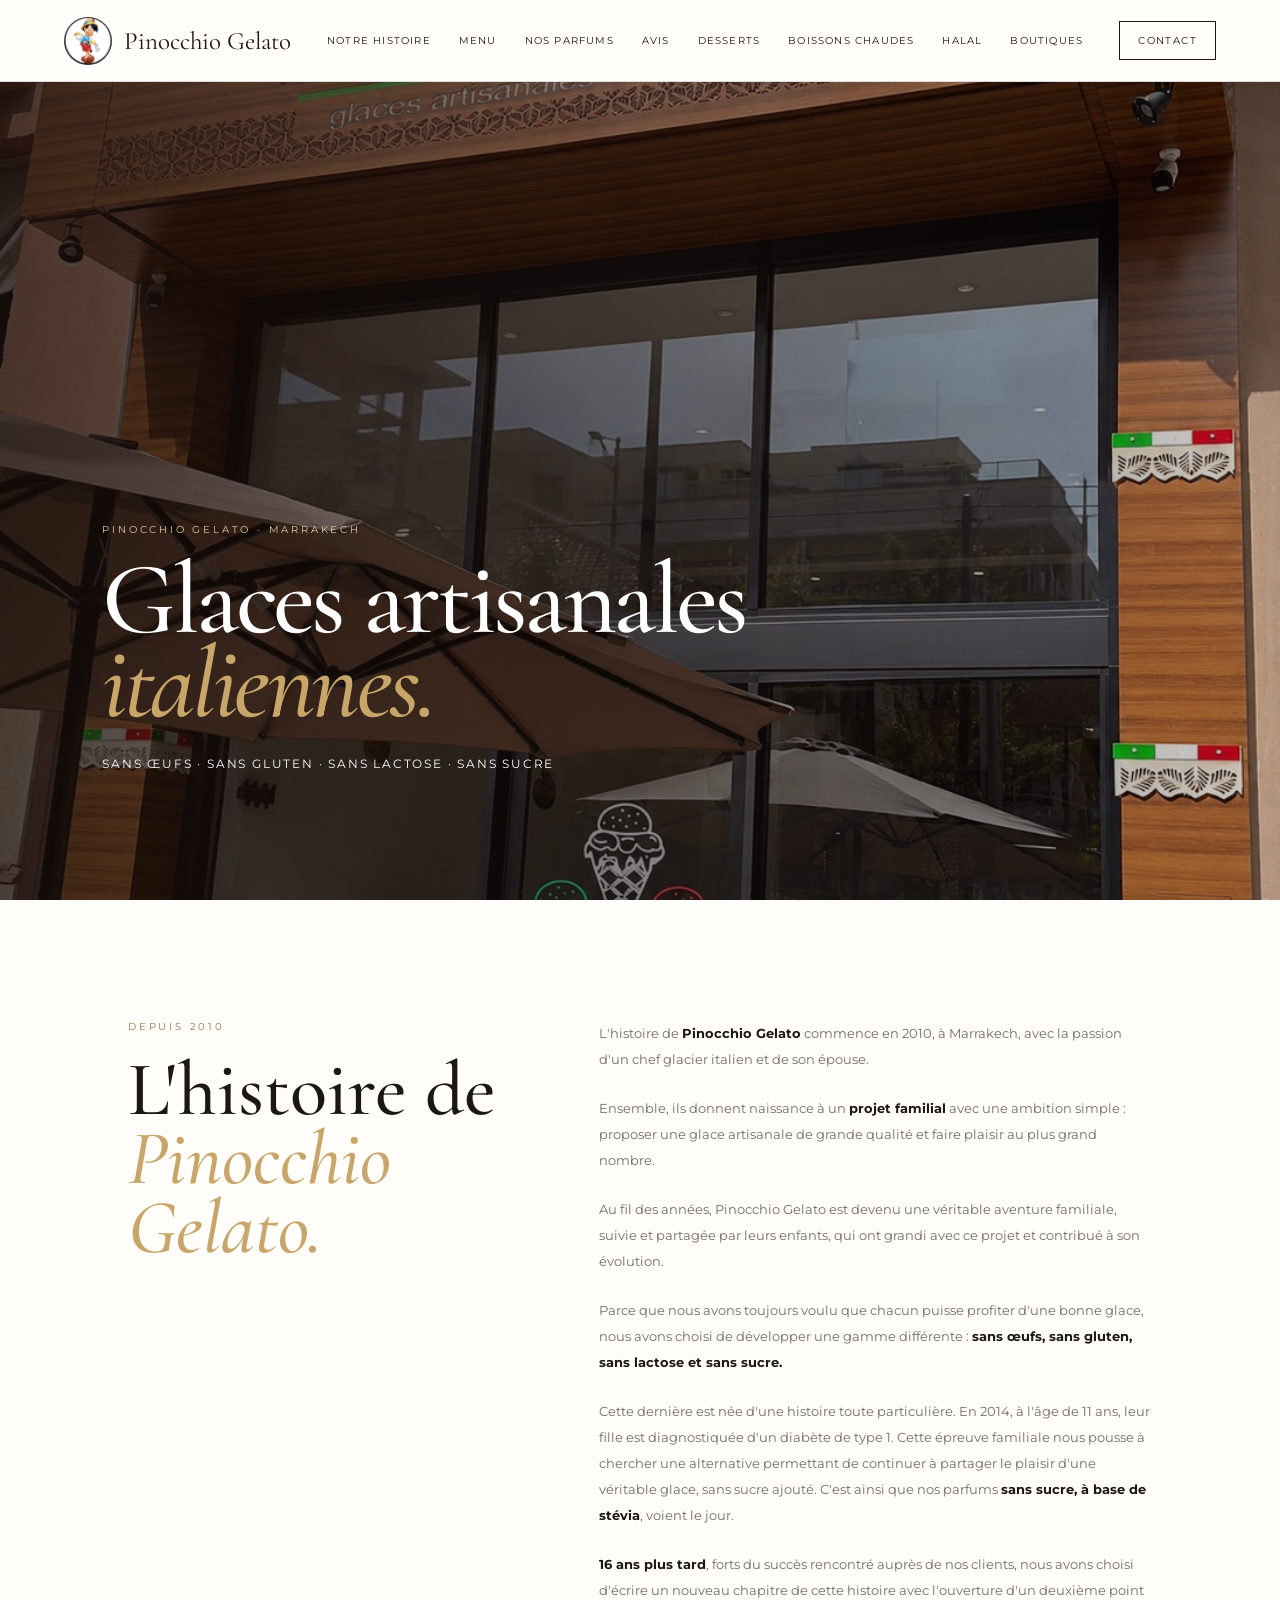
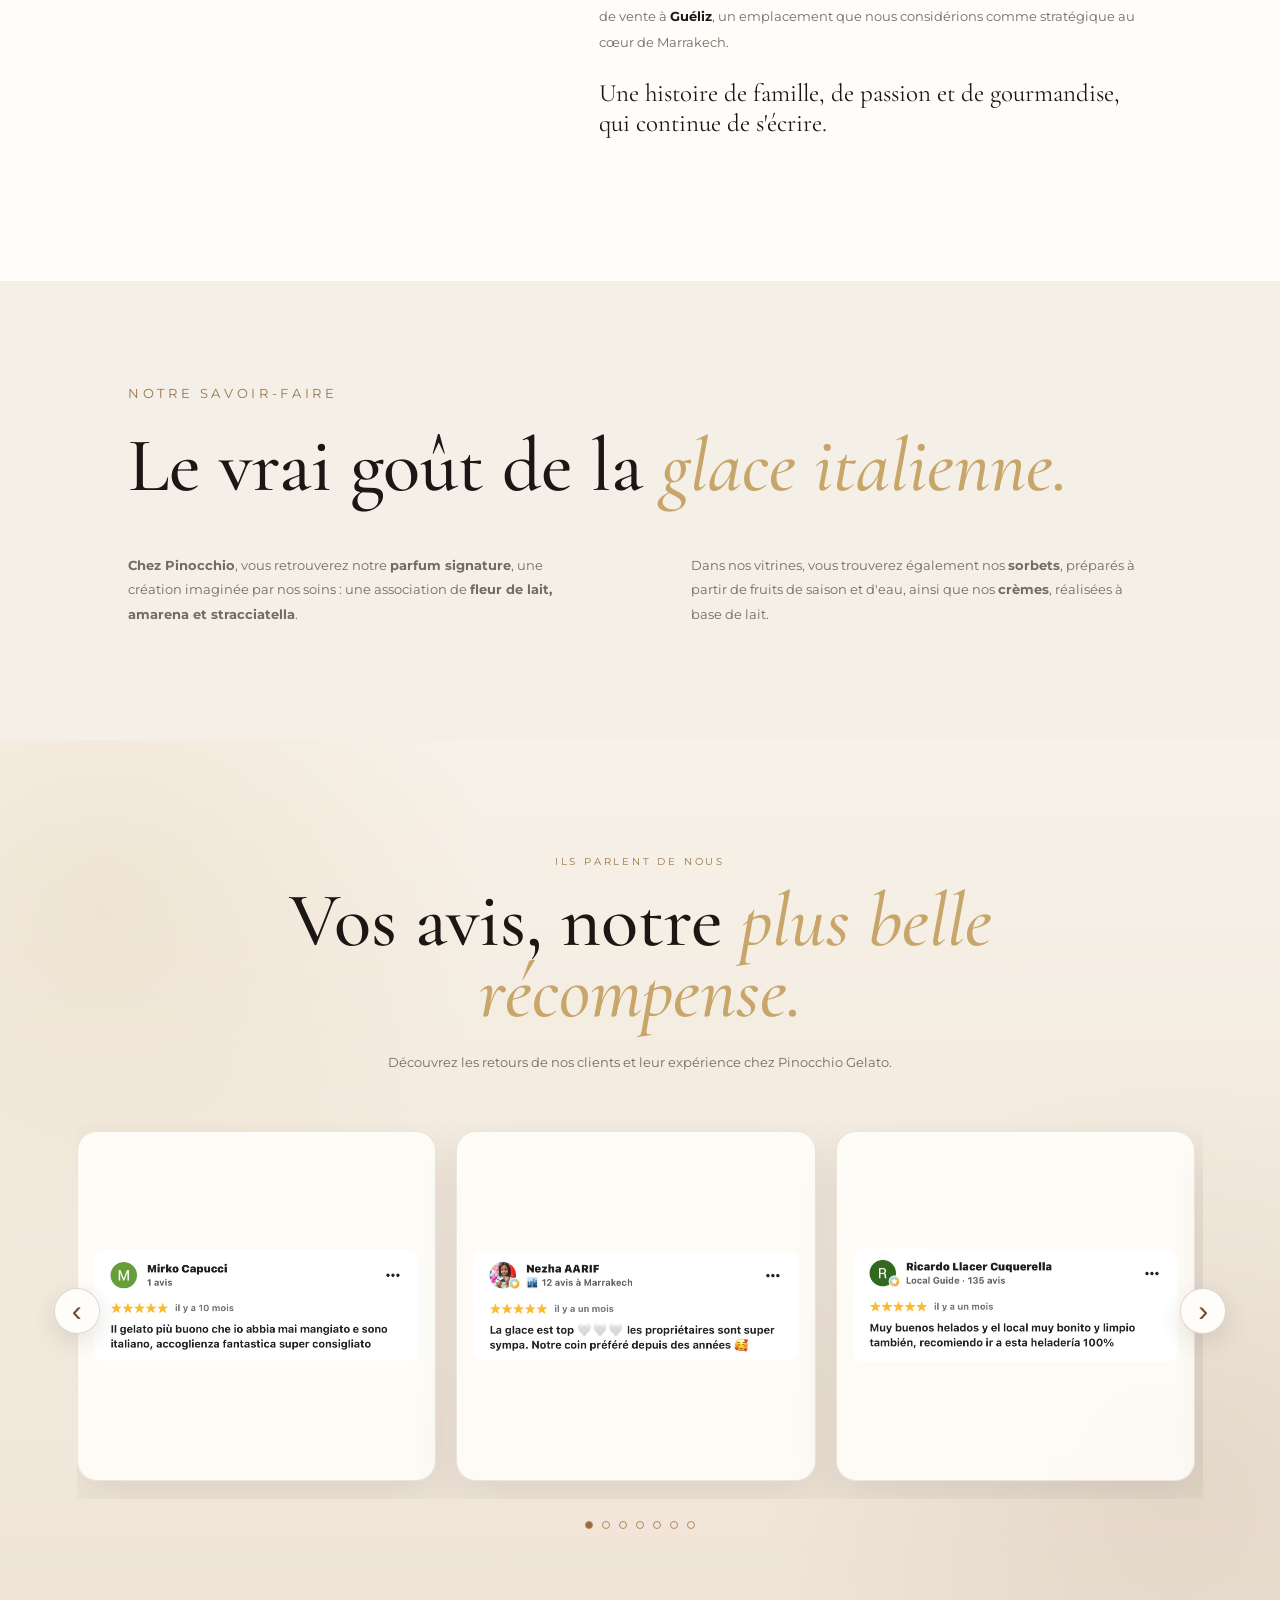
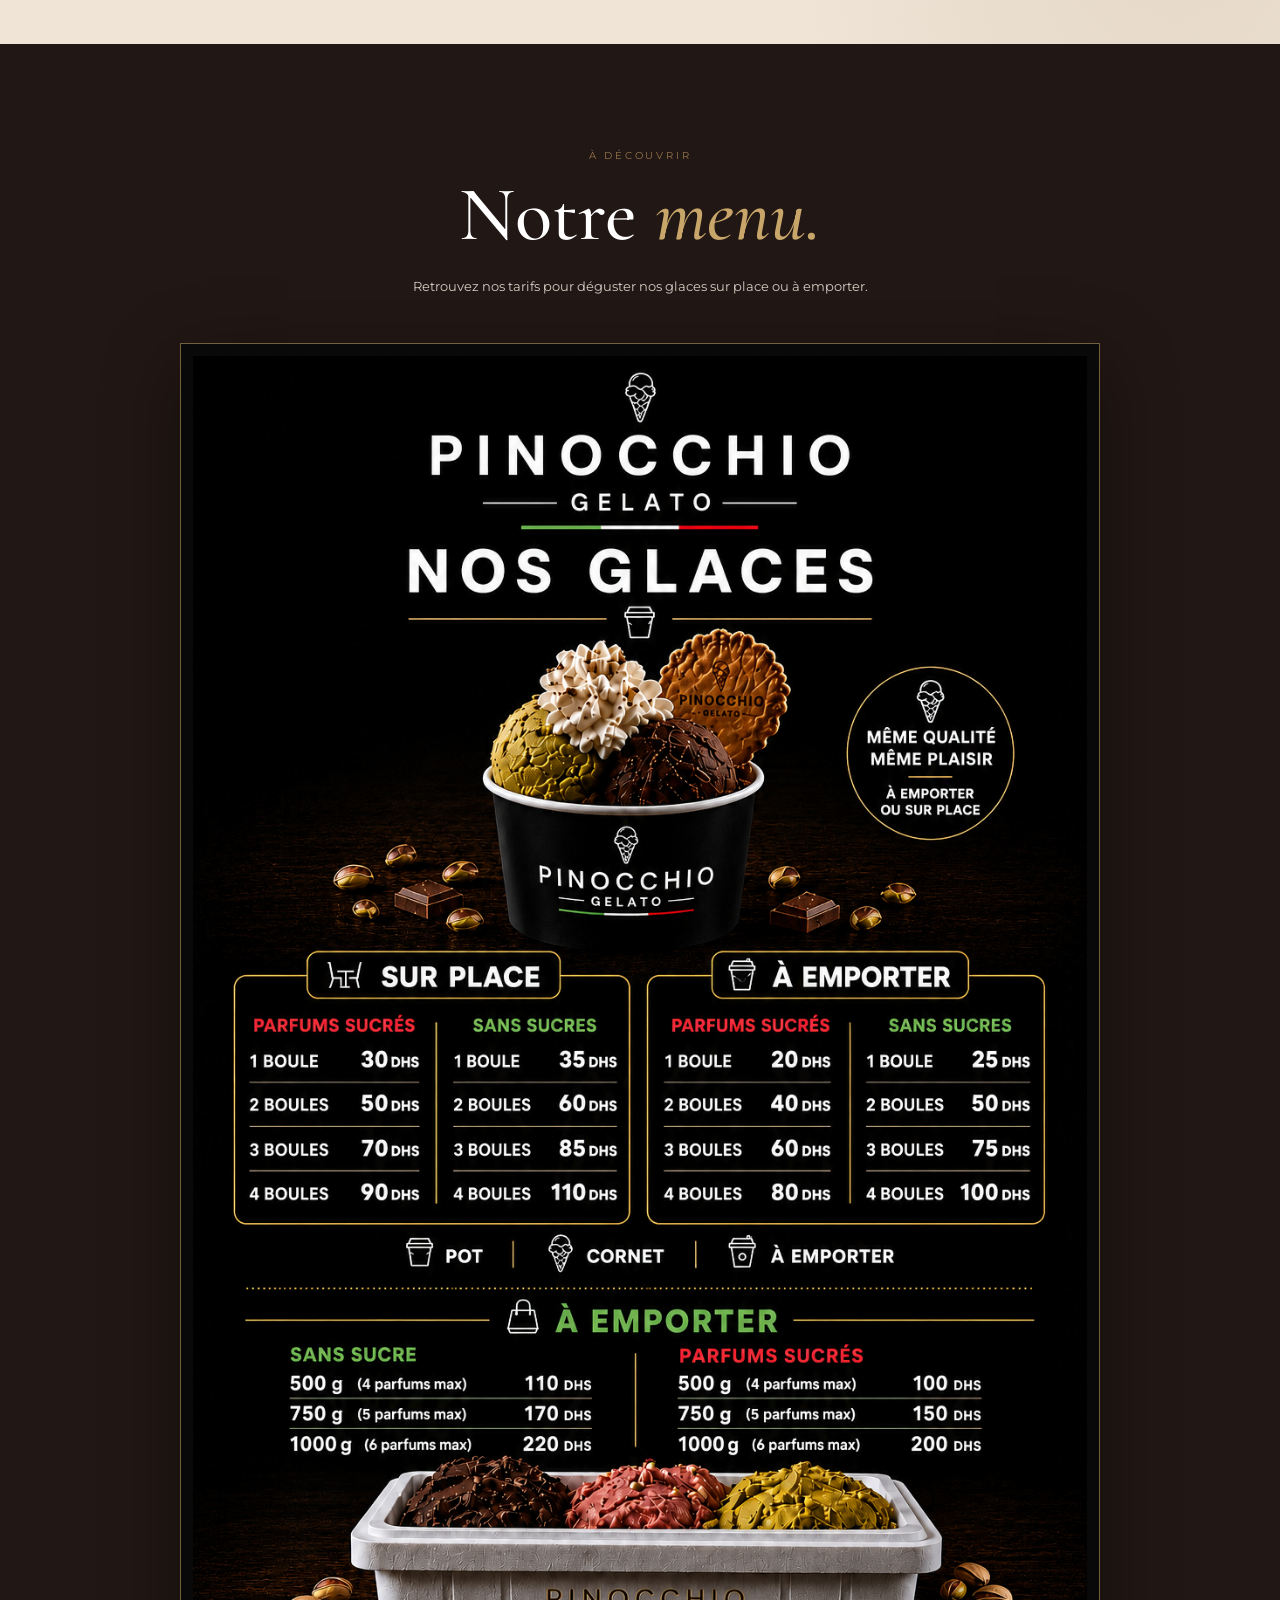
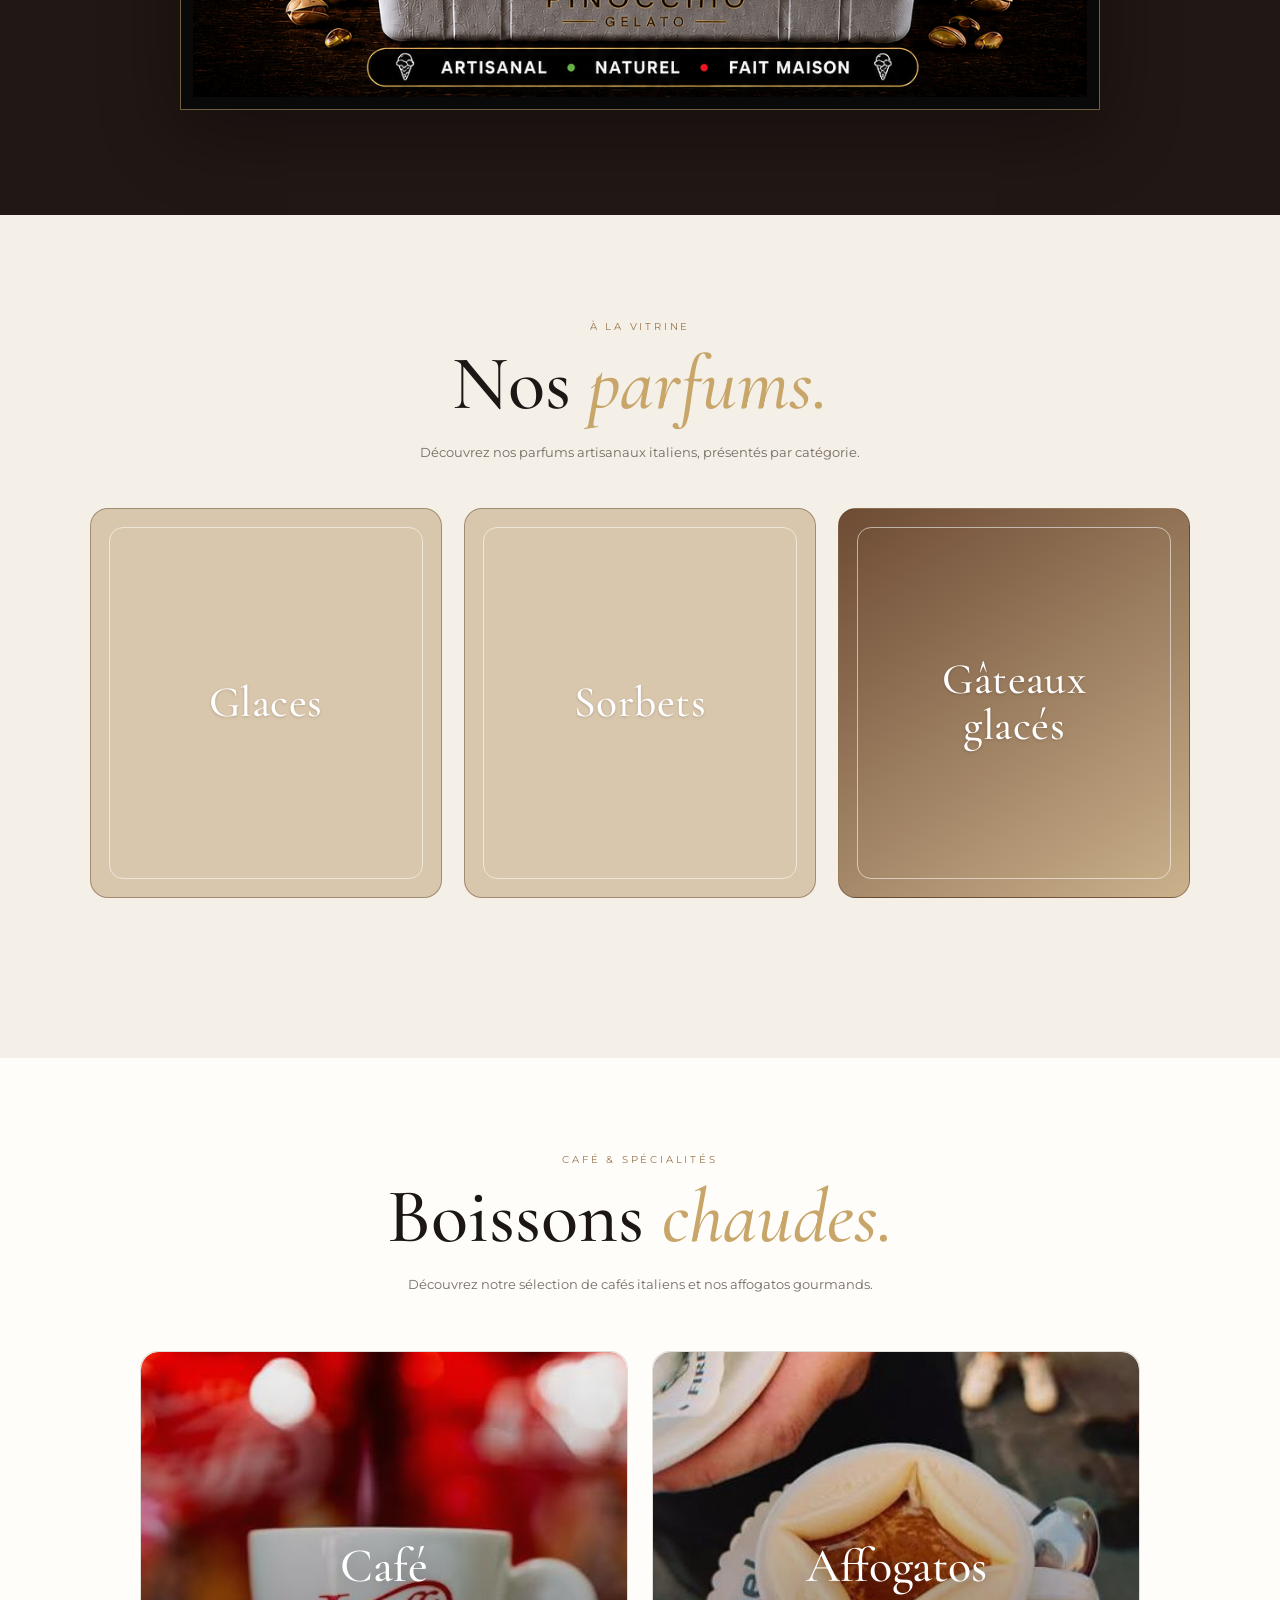
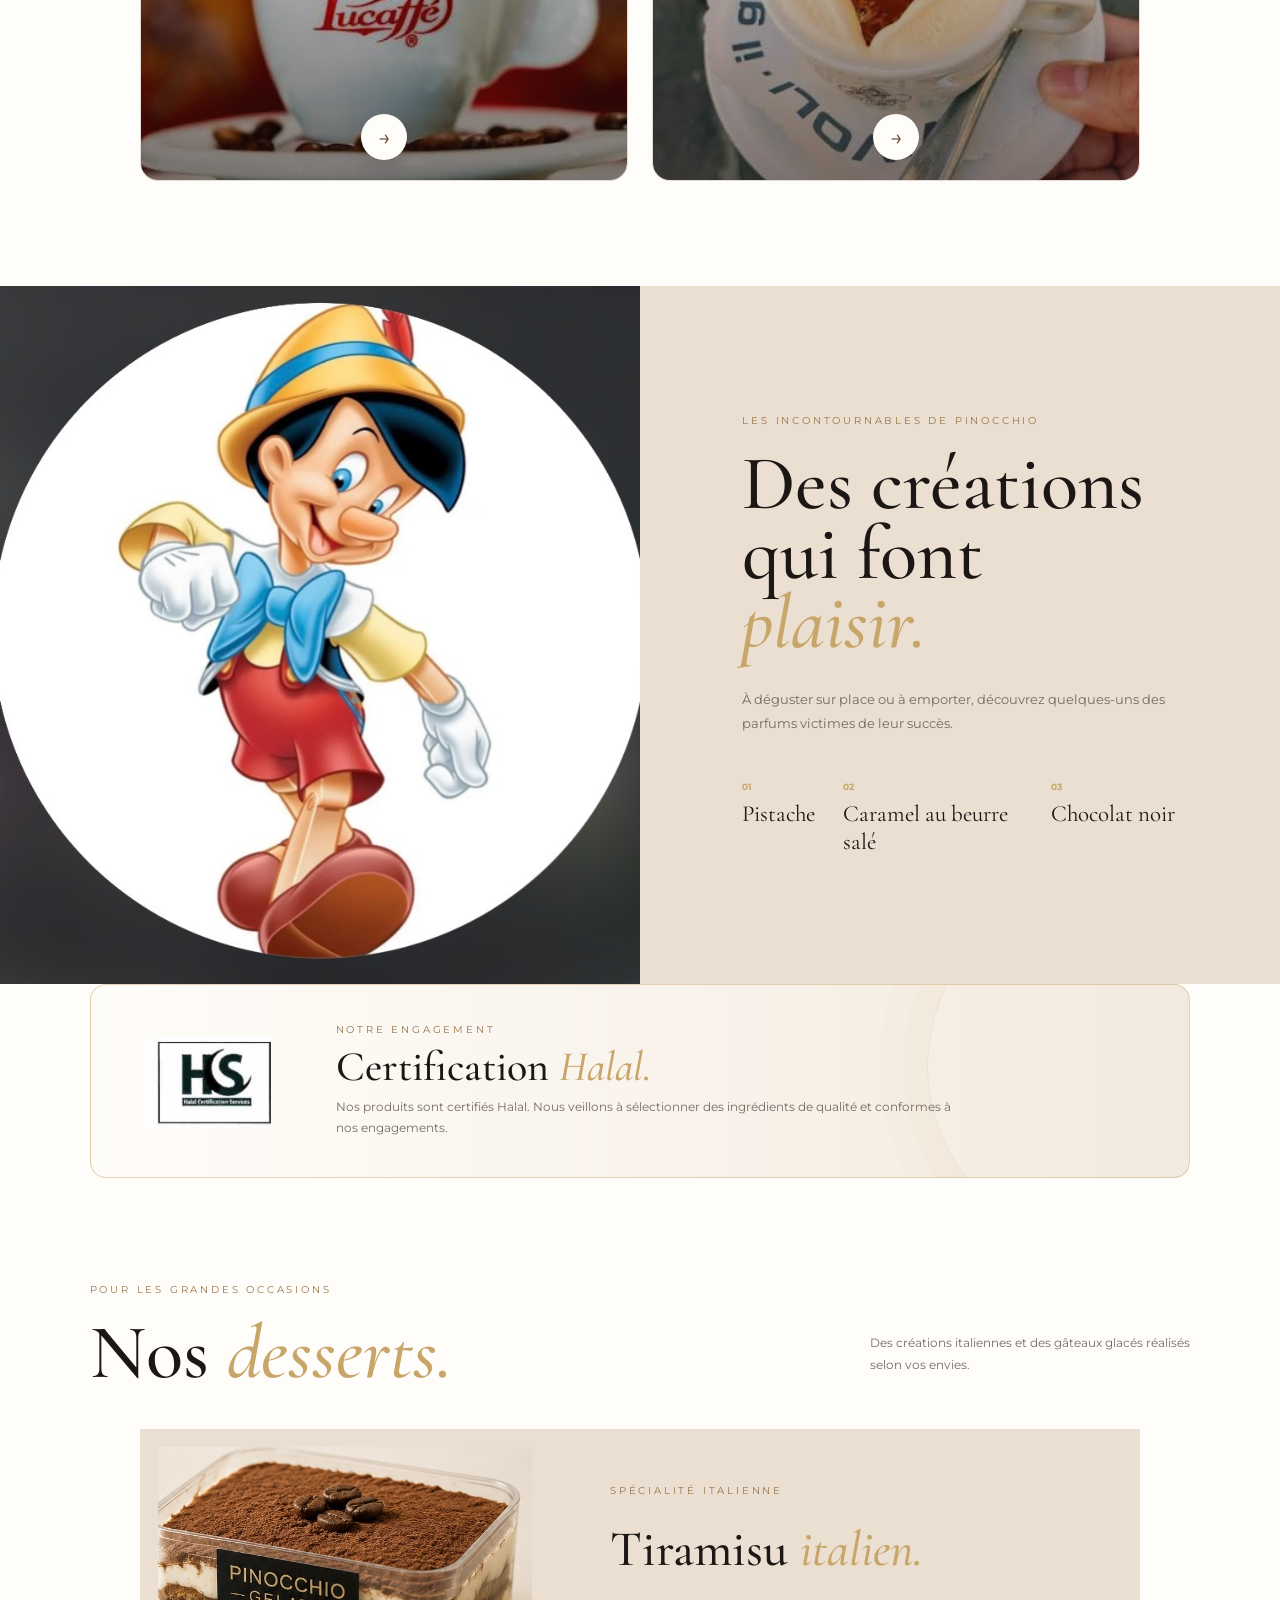
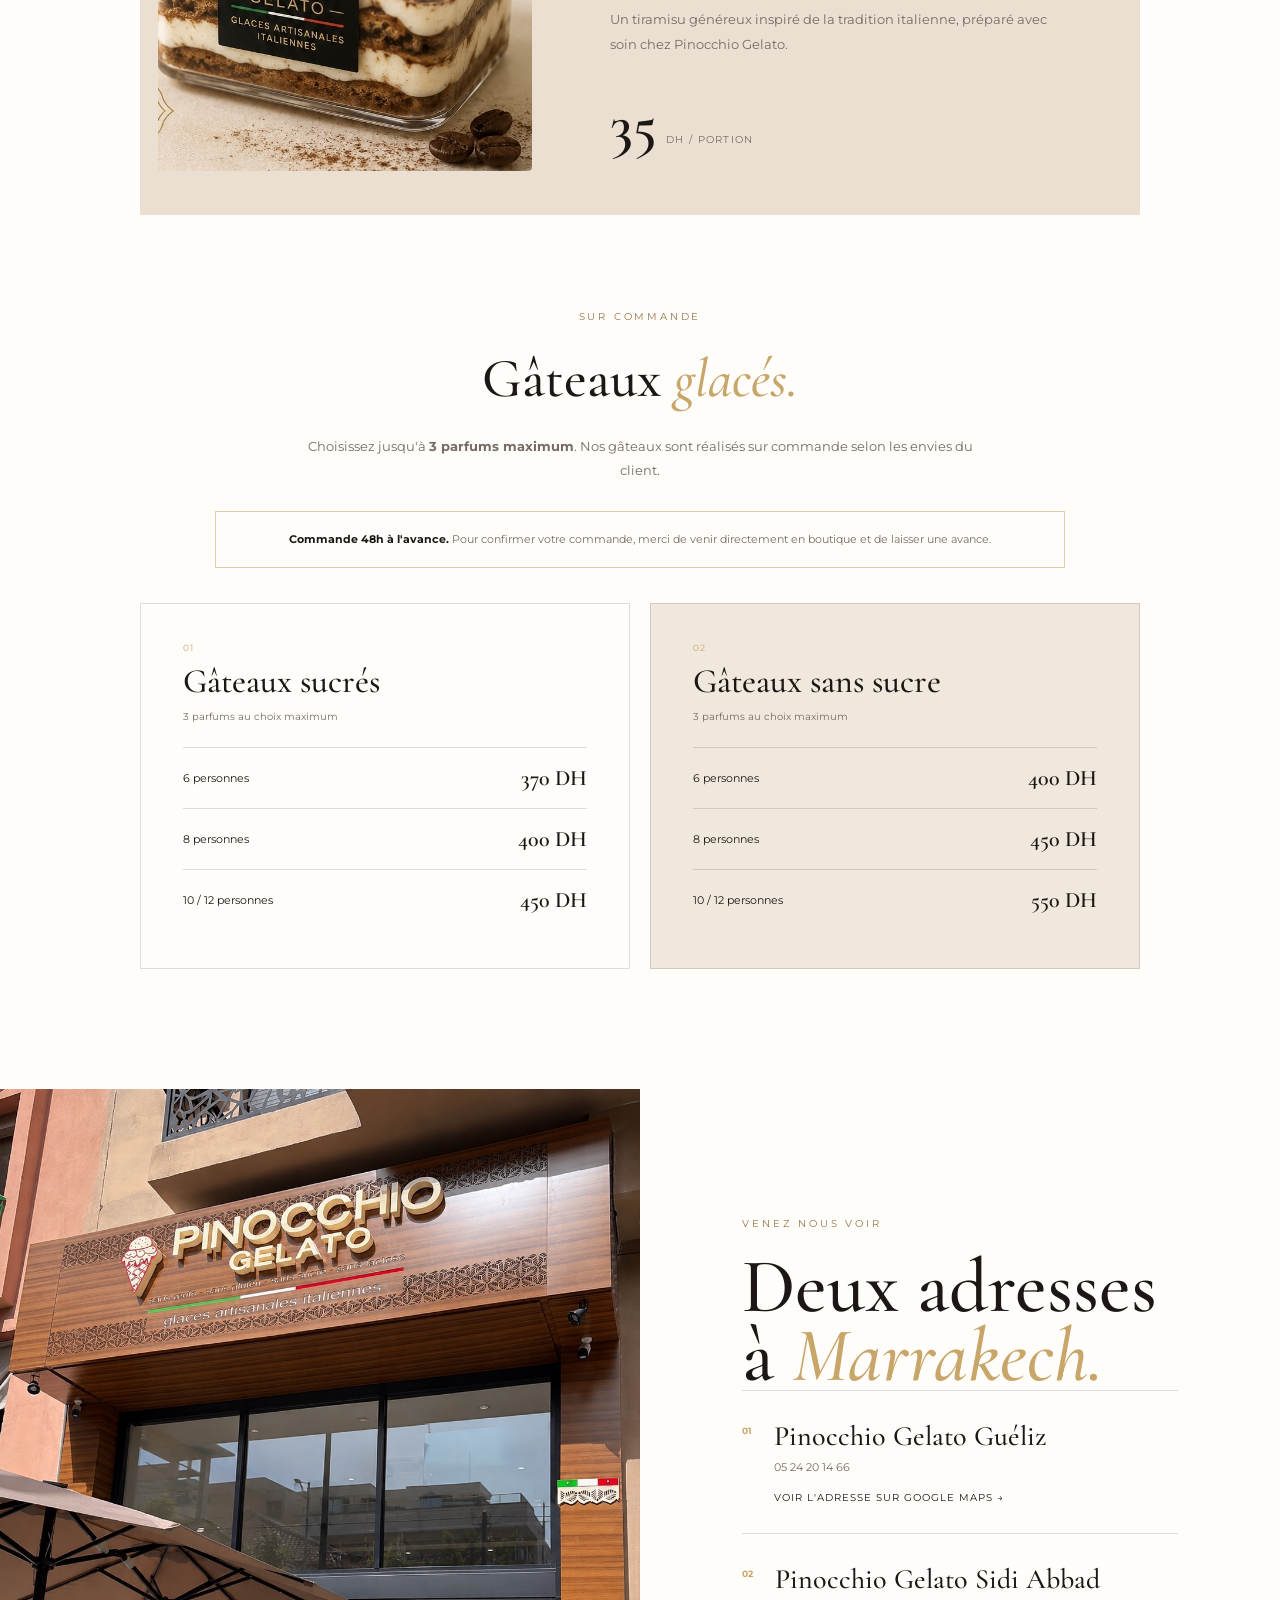
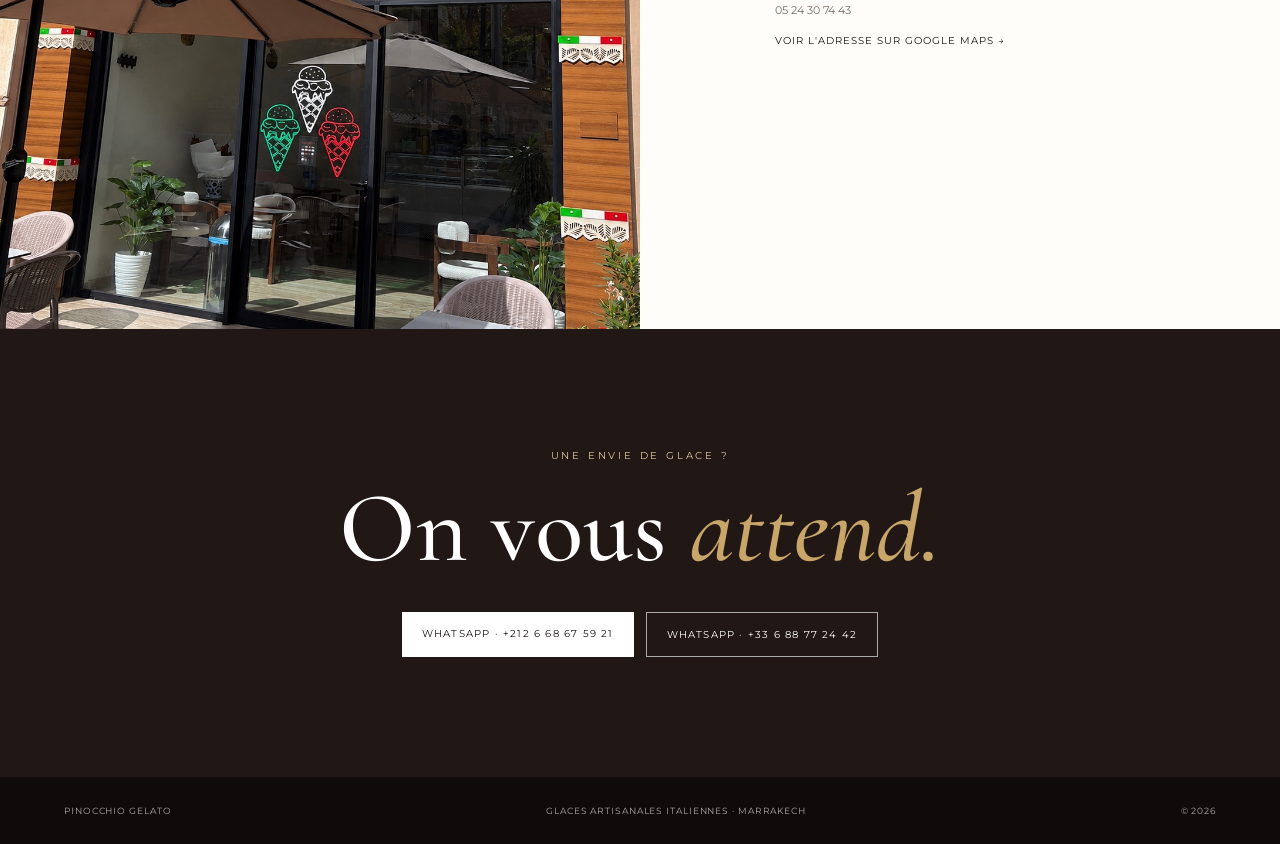
==== commit a9cd4a29: "Add files via upload" ====
--- a/index.html
+++ b/index.html
@@ -53,12 +53,24 @@
 
   <div class="perfume-categories">
     <button class="perfume-category perfume-trigger" type="button" data-modal="glaces-modal" aria-haspopup="dialog">
+      <span class="perfume-category-image"><img src="glaces.jpeg" alt="Glaces artisanales"></span>
+      <span class="perfume-category-overlay"></span>
       <span class="perfume-category-title">Glaces</span>
+      <span class="perfume-category-arrow">→</span>
     </button>
 
     <button class="perfume-category perfume-trigger" type="button" data-modal="sorbets-modal" aria-haspopup="dialog">
+      <span class="perfume-category-image"><img src="pasteque.jpeg" alt="Sorbets aux fruits"></span>
+      <span class="perfume-category-overlay"></span>
       <span class="perfume-category-title">Sorbets</span>
-    </button>
+      <span class="perfume-category-arrow">→</span>
+    </button>
+
+    <a class="perfume-category perfume-category-text" href="#gateaux-glaces">
+      <span class="perfume-category-pattern"></span>
+      <span class="perfume-category-title">Gâteaux<br>glacés</span>
+      <span class="perfume-category-arrow">→</span>
+    </a>
   </div>
 
   <div class="perfume-modal" id="glaces-modal" role="dialog" aria-modal="true" aria-labelledby="glaces-modal-title" hidden>
@@ -160,13 +172,13 @@
   <div class="section-head"><div><p class="eyebrow dark">POUR LES GRANDES OCCASIONS</p><h2>Nos <em>desserts.</em></h2></div><p>Des créations italiennes et des gâteaux glacés réalisés selon vos envies.</p></div>
   <div class="tiramisu-feature">
     <div class="tiramisu-photo"><img src="tiramisu.jpeg" alt="Tiramisu italien Pinocchio Gelato"></div>
-    <div class="tiramisu-copy"><p class="eyebrow dark">SPÉCIALITÉ ITALIENNE</p><h3>Tiramisu <em>italien.</em></h3><p>Un tiramisu généreux inspiré de la tradition italienne, préparé avec soin chez Pinocchio Gelato.</p><div class="price-highlight"><span>30</span><small>DH / portion</small></div></div>
+    <div class="tiramisu-copy"><p class="eyebrow dark">SPÉCIALITÉ ITALIENNE</p><h3>Tiramisu <em>italien.</em></h3><p>Un tiramisu généreux inspiré de la tradition italienne, préparé avec soin chez Pinocchio Gelato.</p><div class="price-highlight"><span>35</span><small>DH / portion</small></div></div>
   </div>
   <div class="cakes-head" id="gateaux-glaces"><p class="eyebrow dark">SUR COMMANDE</p><h3>Gâteaux <em>glacés.</em></h3><p>Choisissez jusqu'à <strong>3 parfums maximum</strong>. Nos gâteaux sont réalisés sur commande selon les envies du client.</p></div>
   <div class="cake-notice"><strong>Commande 48h à l'avance.</strong> Pour confirmer votre commande, merci de venir directement en boutique et de laisser une avance.</div>
   <div class="cake-prices">
     <article class="cake-card"><p class="cake-label">01</p><h4>Gâteaux sucrés</h4><p class="cake-subtitle">3 parfums au choix maximum</p><div class="price-row"><span>6 personnes</span><strong>370 DH</strong></div><div class="price-row"><span>8 personnes</span><strong>400 DH</strong></div><div class="price-row"><span>10 / 12 personnes</span><strong>450 DH</strong></div></article>
-    <article class="cake-card sugar-free"><p class="cake-label">02</p><h4>Gâteaux sans sucre</h4><p class="cake-subtitle">3 parfums au choix maximum</p><div class="price-row"><span>6 personnes</span><strong>400 DH</strong></div><div class="price-row"><span>8 personnes</span><strong>450 DH</strong></div><div class="price-row"><span>10 / 12 personnes</span><strong>500 DH</strong></div></article>
+    <article class="cake-card sugar-free"><p class="cake-label">02</p><h4>Gâteaux sans sucre</h4><p class="cake-subtitle">3 parfums au choix maximum</p><div class="price-row"><span>6 personnes</span><strong>400 DH</strong></div><div class="price-row"><span>8 personnes</span><strong>450 DH</strong></div><div class="price-row"><span>10 / 12 personnes</span><strong>550 DH</strong></div></article>
   </div>
 </section>
 <section id="boutiques" class="locations"><div class="location-photo"><img src="facade.jpeg" alt="Pinocchio Gelato Marrakech"></div><div class="location-copy"><p class="eyebrow dark">VENEZ NOUS VOIR</p><h2>Deux adresses<br>à <em>Marrakech.</em></h2><div class="shop"><b>01</b><div><h3>Pinocchio Gelato Guéliz</h3><p>05 24 20 14 66</p><a href="https://maps.app.goo.gl/zNfvPjSvja2GH3fk6" target="_blank">Voir l'adresse sur Google Maps →</a></div></div><div class="shop"><b>02</b><div><h3>Pinocchio Gelato Sidi Abbad</h3><p>05 24 30 74 43</p><a href="https://maps.app.goo.gl/os4RZZqv9oB6Zk1H6" target="_blank">Voir l'adresse sur Google Maps →</a></div></div></div></section>
@@ -233,4 +245,4 @@
   dots.forEach((d, n) => d.addEventListener('click', () => go(n)));
   window.addEventListener('resize', () => go(Math.min(index, max())));
 })();
-</script></body></html>+</script></body></html>
--- a/style.css
+++ b/style.css
@@ -1,4 +1,4 @@
-@import url('https://fonts.googleapis.com/css2?family=Cormorant+Garamond:wght@400;500;600;700&family=Montserrat:wght@400;500;600&display=swap');:root{--brown:#211714;--cream:#f4efe7;--gold:#c8a66a;--ink:#1c1715;--muted:#766b64;--line:rgba(28,23,21,.14)}*{box-sizing:border-box}html{scroll-behavior:smooth}body{margin:0;background:var(--cream);color:var(--ink);font-family:Montserrat,Arial,sans-serif}a{text-decoration:none;color:inherit}.nav{height:82px;display:flex;align-items:center;justify-content:space-between;padding:0 5vw;background:#fffdf9;position:sticky;top:0;z-index:20;border-bottom:1px solid var(--line)}.brand{display:flex;align-items:center;gap:12px;font:25px 'Cormorant Garamond',serif}.logo{width:48px;height:48px;object-fit:cover;border-radius:50%}.nav nav{display:flex;gap:28px;font-size:10px;text-transform:uppercase;letter-spacing:.12em}.nav-cta{border:1px solid var(--ink);padding:12px 18px;font-size:10px;text-transform:uppercase;letter-spacing:.14em}.hero{min-height:calc(100vh - 82px);position:relative;display:flex;align-items:flex-end;color:#fff}.hero-image{position:absolute;inset:0;background:url('images/facade.jpeg') center/cover}.hero-overlay{position:absolute;inset:0;background:linear-gradient(90deg,rgba(24,14,10,.78),rgba(24,14,10,.2))}.hero-content{position:relative;padding:10vh 8vw 13vh}.eyebrow{font-size:10px;letter-spacing:.28em;text-transform:uppercase;margin:0 0 22px;color:#dfc99d}.eyebrow.dark{color:#98764d}h1,h2,h3{font-family:'Cormorant Garamond',serif;font-weight:500}h1{font-size:clamp(60px,8vw,112px);line-height:.82;margin:0;letter-spacing:-.035em}h2{font-size:clamp(50px,6vw,80px);line-height:.9;margin:0}em{font-style:italic;color:var(--gold)}.qualities-line{font-size:12px;letter-spacing:.15em;text-transform:uppercase;margin-top:30px}.story{display:grid;grid-template-columns:.8fr 1.2fr;gap:8vw;padding:120px 10vw;background:#fffdf9}.story-text{font-size:13px;line-height:2;color:var(--muted)}.story-text p{margin:0 0 23px}.story-text strong{color:var(--ink)}.closing{font:25px 'Cormorant Garamond',serif;color:var(--ink)}.intro{padding:100px 10vw;display:grid;grid-template-columns:1fr 1fr;gap:25px 8vw}.intro h2{grid-column:1/-1;margin-bottom:15px}.intro .eyebrow{grid-column:1/-1;margin:0}.intro p{color:var(--muted);line-height:1.9;font-size:13px}.section{padding:105px 7vw}.section-head{display:flex;justify-content:space-between;align-items:end;margin-bottom:42px}.section-head>p{max-width:320px;color:var(--muted);font-size:12px;line-height:1.8}.gallery{display:grid;grid-template-columns:1.35fr .825fr .825fr;gap:18px}.photo,.photo.large{height:560px;overflow:hidden}.photo img{width:100%;height:100%;object-fit:cover;transition:transform .7s}.photo:hover img{transform:scale(1.04)}.flavors{display:flex;flex-wrap:wrap;gap:8px;margin-top:25px}.flavors span{padding:10px 14px;border:1px solid var(--line);font-size:10px}.feature{display:grid;grid-template-columns:1fr 1fr;background:#eadfd1}.feature-photo{min-height:650px}.feature-photo img{width:100%;height:100%;object-fit:cover}.feature-copy{padding:10vw 8vw;display:flex;flex-direction:column;justify-content:center}.feature-copy>p:not(.eyebrow){color:var(--muted);line-height:1.9;font-size:13px;max-width:480px;margin:30px 0 0}.bests{display:flex;gap:28px;margin-top:45px;flex-wrap:wrap}.bests div{display:flex;flex-direction:column;gap:8px;max-width:180px}.bests b{font-size:9px;color:var(--gold)}.bests span{font:23px 'Cormorant Garamond',serif}.desserts{background:#fffdf9}.dessert-grid{display:grid;grid-template-columns:1fr 1fr;gap:20px}.dessert-grid img{width:100%;height:620px;object-fit:cover}.locations{display:grid;grid-template-columns:1fr 1fr;background:#fffdf9}.location-photo{min-height:720px}.location-photo img{width:100%;height:100%;object-fit:cover}.location-copy{padding:10vw 8vw}.shop{display:flex;gap:22px;border-top:1px solid var(--line);padding:28px 0}.shop>b{font-size:9px;color:var(--gold);padding-top:6px}.shop h3{font-size:28px;margin:0 0 7px}.shop p{font-size:11px;color:var(--muted);margin:0 0 12px}.shop a{font-size:10px;text-transform:uppercase;letter-spacing:.1em}.contact{background:var(--brown);color:#fff;text-align:center;padding:120px 5vw}.contact h2{font-size:clamp(60px,8vw,100px)}.contact-actions{display:flex;justify-content:center;gap:12px;flex-wrap:wrap;margin-top:38px}.button{padding:15px 20px;font-size:10px;letter-spacing:.12em;text-transform:uppercase}.light{background:#fff;color:var(--ink)}.outline{border:1px solid #aaa;color:#fff}footer{background:#0e0b0a;color:#aaa;padding:28px 5vw;display:flex;justify-content:space-between;font-size:9px;letter-spacing:.1em;text-transform:uppercase}@media(max-width:800px){.nav{height:70px}.nav nav{display:none}.nav-cta{padding:10px 12px}.brand{font-size:21px}.logo{width:40px;height:40px}.hero{min-height:700px}.story,.intro,.feature,.locations{grid-template-columns:1fr}.story{padding:80px 7vw;gap:45px}.intro{padding:80px 7vw}.gallery{grid-template-columns:1fr}.photo,.photo.large{height:380px}.feature-photo{min-height:480px}.feature-copy{padding:80px 7vw}.dessert-grid{grid-template-columns:1fr}.dessert-grid img{height:500px}.locations{display:flex;flex-direction:column}.location-photo{min-height:500px;height:500px}.location-copy{padding:80px 7vw}footer{flex-direction:column;gap:12px}}
+@import url('https://fonts.googleapis.com/css2?family=Cormorant+Garamond:wght@400;500;600;700&family=Montserrat:wght@400;500;600&display=swap');:root{--brown:#211714;--cream:#f4efe7;--gold:#c8a66a;--ink:#1c1715;--muted:#766b64;--line:rgba(28,23,21,.14)}*{box-sizing:border-box}html{scroll-behavior:smooth}body{margin:0;background:var(--cream);color:var(--ink);font-family:Montserrat,Arial,sans-serif}a{text-decoration:none;color:inherit}.nav{height:82px;display:flex;align-items:center;justify-content:space-between;padding:0 5vw;background:#fffdf9;position:sticky;top:0;z-index:20;border-bottom:1px solid var(--line)}.brand{display:flex;align-items:center;gap:12px;font:25px 'Cormorant Garamond',serif}.logo{width:48px;height:48px;object-fit:cover;border-radius:50%}.nav nav{display:flex;gap:28px;font-size:10px;text-transform:uppercase;letter-spacing:.12em}.nav-cta{border:1px solid var(--ink);padding:12px 18px;font-size:10px;text-transform:uppercase;letter-spacing:.14em}.hero{min-height:calc(100vh - 82px);position:relative;display:flex;align-items:flex-end;color:#fff}.hero-image{position:absolute;inset:0;background:url('facade.jpeg') center/cover}.hero-overlay{position:absolute;inset:0;background:linear-gradient(90deg,rgba(24,14,10,.78),rgba(24,14,10,.2))}.hero-content{position:relative;padding:10vh 8vw 13vh}.eyebrow{font-size:10px;letter-spacing:.28em;text-transform:uppercase;margin:0 0 22px;color:#dfc99d}.eyebrow.dark{color:#98764d}h1,h2,h3{font-family:'Cormorant Garamond',serif;font-weight:500}h1{font-size:clamp(60px,8vw,112px);line-height:.82;margin:0;letter-spacing:-.035em}h2{font-size:clamp(50px,6vw,80px);line-height:.9;margin:0}em{font-style:italic;color:var(--gold)}.qualities-line{font-size:12px;letter-spacing:.15em;text-transform:uppercase;margin-top:30px}.story{display:grid;grid-template-columns:.8fr 1.2fr;gap:8vw;padding:120px 10vw;background:#fffdf9}.story-text{font-size:13px;line-height:2;color:var(--muted)}.story-text p{margin:0 0 23px}.story-text strong{color:var(--ink)}.closing{font:25px 'Cormorant Garamond',serif;color:var(--ink)}.intro{padding:100px 10vw;display:grid;grid-template-columns:1fr 1fr;gap:25px 8vw}.intro h2{grid-column:1/-1;margin-bottom:15px}.intro .eyebrow{grid-column:1/-1;margin:0}.intro p{color:var(--muted);line-height:1.9;font-size:13px}.section{padding:105px 7vw}.section-head{display:flex;justify-content:space-between;align-items:end;margin-bottom:42px}.section-head>p{max-width:320px;color:var(--muted);font-size:12px;line-height:1.8}.gallery{display:grid;grid-template-columns:1.35fr .825fr .825fr;gap:18px}.photo,.photo.large{height:560px;overflow:hidden}.photo img{width:100%;height:100%;object-fit:cover;transition:transform .7s}.photo:hover img{transform:scale(1.04)}.flavors{display:flex;flex-wrap:wrap;gap:8px;margin-top:25px}.flavors span{padding:10px 14px;border:1px solid var(--line);font-size:10px}.feature{display:grid;grid-template-columns:1fr 1fr;background:#eadfd1}.feature-photo{min-height:650px}.feature-photo img{width:100%;height:100%;object-fit:cover}.feature-copy{padding:10vw 8vw;display:flex;flex-direction:column;justify-content:center}.feature-copy>p:not(.eyebrow){color:var(--muted);line-height:1.9;font-size:13px;max-width:480px;margin:30px 0 0}.bests{display:flex;gap:28px;margin-top:45px;flex-wrap:wrap}.bests div{display:flex;flex-direction:column;gap:8px;max-width:180px}.bests b{font-size:9px;color:var(--gold)}.bests span{font:23px 'Cormorant Garamond',serif}.desserts{background:#fffdf9}.dessert-grid{display:grid;grid-template-columns:1fr 1fr;gap:20px}.dessert-grid img{width:100%;height:620px;object-fit:cover}.locations{display:grid;grid-template-columns:1fr 1fr;background:#fffdf9}.location-photo{min-height:720px}.location-photo img{width:100%;height:100%;object-fit:cover}.location-copy{padding:10vw 8vw}.shop{display:flex;gap:22px;border-top:1px solid var(--line);padding:28px 0}.shop>b{font-size:9px;color:var(--gold);padding-top:6px}.shop h3{font-size:28px;margin:0 0 7px}.shop p{font-size:11px;color:var(--muted);margin:0 0 12px}.shop a{font-size:10px;text-transform:uppercase;letter-spacing:.1em}.contact{background:var(--brown);color:#fff;text-align:center;padding:120px 5vw}.contact h2{font-size:clamp(60px,8vw,100px)}.contact-actions{display:flex;justify-content:center;gap:12px;flex-wrap:wrap;margin-top:38px}.button{padding:15px 20px;font-size:10px;letter-spacing:.12em;text-transform:uppercase}.light{background:#fff;color:var(--ink)}.outline{border:1px solid #aaa;color:#fff}footer{background:#0e0b0a;color:#aaa;padding:28px 5vw;display:flex;justify-content:space-between;font-size:9px;letter-spacing:.1em;text-transform:uppercase}@media(max-width:800px){.nav{height:70px}.nav nav{display:none}.nav-cta{padding:10px 12px}.brand{font-size:21px}.logo{width:40px;height:40px}.hero{min-height:700px}.story,.intro,.feature,.locations{grid-template-columns:1fr}.story{padding:80px 7vw;gap:45px}.intro{padding:80px 7vw}.gallery{grid-template-columns:1fr}.photo,.photo.large{height:380px}.feature-photo{min-height:480px}.feature-copy{padding:80px 7vw}.dessert-grid{grid-template-columns:1fr}.dessert-grid img{height:500px}.locations{display:flex;flex-direction:column}.location-photo{min-height:500px;height:500px}.location-copy{padding:80px 7vw}footer{flex-direction:column;gap:12px}}
 .menu-section{padding:105px 7vw;background:#211714;color:#fff;text-align:center}
 .menu-head{max-width:760px;margin:0 auto 45px}
 .menu-head .eyebrow{margin-bottom:18px}
@@ -7,3 +7,413 @@
 .menu-card{max-width:920px;margin:0 auto;border:1px solid rgba(200,166,106,.55);padding:12px;background:#090909;box-shadow:0 20px 70px rgba(0,0,0,.35)}
 .menu-card img{display:block;width:100%;height:auto}
 @media(max-width:800px){.menu-section{padding:80px 5vw}.menu-card{padding:6px}}
+
+/* ===== Section Avis clients ===== */
+.reviews-section{position:relative;overflow:hidden;padding:115px 6vw;background:linear-gradient(180deg,#f7f1e8 0%,#efe4d6 100%)}
+.reviews-section:before{content:"";position:absolute;inset:0;background:radial-gradient(circle at 8% 18%,rgba(200,166,106,.14),transparent 28%),radial-gradient(circle at 92% 82%,rgba(117,82,52,.10),transparent 30%);pointer-events:none}
+.reviews-head{position:relative;text-align:center;max-width:980px;margin:0 auto 48px}
+.reviews-head .eyebrow{margin-bottom:18px}
+.reviews-head h2{font-size:clamp(48px,6vw,78px);line-height:.92}
+.reviews-head>p:last-child{max-width:650px;margin:24px auto 0;color:var(--muted);font-size:13px;line-height:1.8}
+.reviews-wrap{position:relative;max-width:1320px;margin:0 auto}
+.reviews-track{display:grid;grid-auto-flow:column;grid-auto-columns:calc((100% - 40px)/3);gap:20px;overflow-x:auto;scroll-snap-type:x mandatory;scrollbar-width:none;padding:8px 4px 18px}
+.reviews-track::-webkit-scrollbar{display:none}
+.review-card{scroll-snap-align:start;background:rgba(255,253,249,.92);border:1px solid rgba(99,71,47,.12);border-radius:20px;padding:16px;box-shadow:0 18px 45px rgba(57,38,25,.10);display:flex;align-items:center;justify-content:center;min-height:330px}
+.review-card img{display:block;width:100%;height:auto;max-height:470px;object-fit:contain;border-radius:10px}
+.review-arrow{position:absolute;z-index:3;top:50%;transform:translateY(-50%);width:46px;height:46px;border:1px solid rgba(99,71,47,.2);border-radius:50%;background:#fffdf9;color:#6f4c31;font-size:30px;line-height:1;cursor:pointer;box-shadow:0 8px 25px rgba(57,38,25,.12)}
+.review-prev{left:-23px}.review-next{right:-23px}
+.review-dots{display:flex;justify-content:center;gap:9px;margin-top:22px}
+.review-dots span{width:8px;height:8px;border-radius:50%;border:1px solid #b48a5b;display:block;cursor:pointer}
+.review-dots span.active{background:#9b6939}
+@media(max-width:800px){.reviews-section{padding:80px 5vw}.reviews-head{margin-bottom:30px}.reviews-track{grid-auto-columns:100%;gap:14px;padding-left:0;padding-right:0}.review-card{min-height:0;padding:10px;border-radius:16px}.review-card img{max-height:560px}.review-arrow{width:40px;height:40px;font-size:26px}.review-prev{left:8px}.review-next{right:8px}}
+
+/* --- Nouvelle présentation des parfums --- */
+.flavor-tabs{display:flex;justify-content:center;gap:10px;margin:42px auto 0}.flavor-tab{appearance:none;background:transparent;border:1px solid var(--line);color:var(--ink);padding:15px 42px;font:500 11px Montserrat,Arial,sans-serif;letter-spacing:.16em;text-transform:uppercase;cursor:pointer;transition:.25s}.flavor-tab.active{background:var(--brown);border-color:var(--brown);color:#fff}.flavor-panels{margin-top:24px}.flavor-panel{background:#fffdf9;border:1px solid var(--line);padding:42px 44px}.flavor-panel[hidden]{display:none}.flavor-panel-head{display:flex;gap:22px;align-items:flex-start}.flavor-panel-head>span{font-size:10px;color:var(--gold);padding-top:7px}.flavor-panel-head h3{font-size:34px;margin:0 0 8px}.flavor-panel-head p{margin:0;color:var(--muted);font-size:12px;line-height:1.8}.flavor-panel .flavors{margin-top:28px}.flavor-panel .flavors span{background:#fff}.flavors-section{padding-bottom:90px}
+
+/* --- Certification Halal --- */
+.halal-section{display:grid;grid-template-columns:1fr 1fr;background:#fffdf9}.halal-copy{padding:9vw 8vw;display:flex;flex-direction:column;justify-content:center}.halal-copy>p:not(.eyebrow){color:var(--muted);line-height:1.9;font-size:13px;max-width:500px;margin:20px 0 0}.halal-badge{display:inline-flex;flex-direction:column;align-items:center;justify-content:center;width:155px;height:115px;border:1px solid var(--gold);margin-top:34px}.halal-badge span{font:600 31px 'Cormorant Garamond',serif;letter-spacing:.12em}.halal-badge small{font-size:8px;letter-spacing:.12em;text-transform:uppercase;color:var(--muted);margin-top:4px}.halal-document{padding:70px 8vw 70px 0;display:flex;align-items:center;justify-content:center;background:#f1eadf}.halal-document img{display:block;width:min(100%,560px);max-height:760px;object-fit:contain;box-shadow:0 18px 55px rgba(28,23,21,.12);background:#fff}
+
+/* --- Desserts / tiramisu / gâteaux --- */
+.tiramisu-feature{display:grid;grid-template-columns:1fr 1fr;background:#eadfd1;margin-top:10px}.tiramisu-photo{min-height:560px}.tiramisu-photo img{width:100%;height:100%;object-fit:cover}.tiramisu-copy{padding:7vw;display:flex;flex-direction:column;justify-content:center}.tiramisu-copy h3{font-size:56px;margin:0}.tiramisu-copy>p:not(.eyebrow){color:var(--muted);line-height:1.9;font-size:13px;max-width:450px;margin:28px 0 0}.price-highlight{display:flex;align-items:baseline;gap:9px;margin-top:32px;color:var(--ink)}.price-highlight span{font:600 58px 'Cormorant Garamond',serif}.price-highlight small{font-size:10px;letter-spacing:.13em;text-transform:uppercase;color:var(--muted)}.cakes-head{text-align:center;max-width:700px;margin:95px auto 28px}.cakes-head h3{font-size:55px;margin:0}.cakes-head>p:last-child{font-size:13px;color:var(--muted);line-height:1.9;margin:22px auto 0}.cake-notice{max-width:850px;margin:0 auto 35px;padding:18px 22px;border:1px solid rgba(200,166,106,.55);background:#fffdf9;text-align:center;font-size:11px;line-height:1.7;color:var(--muted)}.cake-notice strong{color:var(--ink)}.cake-prices{display:grid;grid-template-columns:1fr 1fr;gap:20px;max-width:1000px;margin:0 auto}.cake-card{background:#fffdf9;border:1px solid var(--line);padding:38px 42px}.cake-card.sugar-free{background:#f0e8dc}.cake-label{font-size:9px;color:var(--gold);margin:0 0 8px;letter-spacing:.14em}.cake-card h4{font:500 34px 'Cormorant Garamond',serif;margin:0}.cake-subtitle{font-size:10px;color:var(--muted);margin:8px 0 24px}.price-row{display:flex;justify-content:space-between;align-items:center;border-top:1px solid var(--line);padding:17px 0;font-size:11px}.price-row strong{font:600 22px 'Cormorant Garamond',serif}.desserts{padding-bottom:120px}
+
+@media(max-width:800px){.nav nav{display:none}.flavor-tabs{margin-top:32px}.flavor-tab{padding:13px 25px}.flavor-panel{padding:30px 22px}.flavor-panel-head h3{font-size:29px}.halal-section,.tiramisu-feature,.cake-prices{grid-template-columns:1fr}.halal-copy{padding:80px 7vw}.halal-document{padding:50px 7vw}.halal-document img{max-height:none}.tiramisu-photo{min-height:400px}.tiramisu-copy{padding:65px 7vw}.tiramisu-copy h3,.cakes-head h3{font-size:48px}.cakes-head{margin:75px auto 28px}.cake-card{padding:32px 26px}.desserts{padding-bottom:85px}}
+
+/* ===== Nouvelle présentation des parfums — style cartes ===== */
+.perfumes-head{text-align:center;max-width:760px;margin:0 auto 44px}
+.perfumes-head .eyebrow{margin-bottom:16px}
+.perfumes-head h2{font-size:clamp(50px,6vw,80px);margin:0}
+.perfumes-head>p:last-child{max-width:620px;margin:22px auto 0;color:var(--muted);font-size:13px;line-height:1.8}
+.perfume-categories{display:grid;grid-template-columns:repeat(3,1fr);gap:20px;max-width:1180px;margin:0 auto 55px}
+.perfume-category{position:relative;display:block;height:390px;overflow:visible;border-radius:18px}
+.perfume-category-image,.perfume-category-pattern{position:absolute;inset:0;border-radius:18px;overflow:hidden}
+.perfume-category-image img{width:100%;height:100%;object-fit:cover;transition:transform .6s ease}
+.perfume-category:hover .perfume-category-image img{transform:scale(1.04)}
+.perfume-category-overlay{position:absolute;inset:0;border-radius:18px;background:linear-gradient(180deg,rgba(33,23,20,.10),rgba(33,23,20,.58))}
+.perfume-category-pattern{background:radial-gradient(circle at 20% 20%,rgba(200,166,106,.22),transparent 28%),linear-gradient(135deg,#2b1d18,#7e5d3e 55%,#d9c29c);}
+.perfume-category-pattern:after{content:"";position:absolute;inset:18px;border:1px solid rgba(255,253,249,.35);border-radius:12px}
+.perfume-category-text{background:#2b1d18}
+.perfume-category-title{position:absolute;z-index:2;left:0;right:0;top:50%;transform:translateY(-50%);text-align:center;color:#fff;font:500 clamp(34px,3vw,48px) 'Cormorant Garamond',serif;text-shadow:0 3px 18px rgba(0,0,0,.35)}
+.perfume-category-arrow{position:absolute;z-index:3;left:50%;bottom:-22px;transform:translateX(-50%);width:46px;height:46px;border-radius:50%;display:flex;align-items:center;justify-content:center;background:#fffdf9;color:#7d5635;border:1px solid rgba(125,86,53,.18);box-shadow:0 10px 25px rgba(33,23,20,.16);font-size:24px;transition:.25s}
+.perfume-category:hover .perfume-category-arrow{transform:translateX(-50%) translateY(-3px);background:var(--brown);color:#fff}
+.flavor-list{max-width:1180px;margin:0 auto 26px;padding:38px 42px;background:#fffdf9;border:1px solid var(--line);border-radius:16px;scroll-margin-top:100px}
+.flavor-list-head{display:flex;gap:22px;align-items:flex-start;padding-bottom:22px;border-bottom:1px solid var(--line)}
+.flavor-number{font-size:10px;color:var(--gold);padding-top:8px;letter-spacing:.15em}
+.flavor-list-head h3{font-size:38px;margin:0 0 7px}
+.flavor-list-head p{margin:0;color:var(--muted);font-size:12px;line-height:1.8}
+.flavor-list .flavors{margin-top:24px}
+.flavors span{background:#fffdf9}
+.flavors-section{padding-bottom:105px}
+#gateaux-glaces{scroll-margin-top:100px}
+
+/* ===== Certification : logo uniquement ===== */
+.halal-section{display:block;background:#fffdf9;padding:0 7vw 0}
+.halal-inner{max-width:1180px;margin:0 auto;display:flex;align-items:center;gap:55px;padding:38px 45px;border:1px solid rgba(200,166,106,.48);border-radius:16px;background:linear-gradient(90deg,#fffdf9 0%,#f3eadf 100%);position:relative;overflow:hidden}
+.halal-inner:after{content:"";position:absolute;right:-100px;top:-100px;width:360px;height:360px;border-radius:50%;border:1px solid rgba(200,166,106,.18);box-shadow:0 0 0 24px rgba(200,166,106,.04),0 0 0 48px rgba(200,166,106,.025);pointer-events:none}
+.halal-logo-wrap{width:145px;height:105px;flex:0 0 145px;display:flex;align-items:center;justify-content:center;position:relative;z-index:1}
+.halal-logo-wrap img{display:block;max-width:125px;max-height:95px;object-fit:contain}
+.halal-copy{position:relative;z-index:1;padding:0;display:block}
+.halal-copy .eyebrow{margin-bottom:12px}
+.halal-copy h2{font-size:42px;margin:0 0 10px}
+.halal-copy>p:not(.eyebrow){color:var(--muted);line-height:1.8;font-size:12px;max-width:620px;margin:0}
+
+@media(max-width:800px){
+  .perfume-categories{grid-template-columns:1fr;gap:22px;margin-bottom:45px}
+  .perfume-category{height:330px}
+  .flavor-list{padding:30px 22px}
+  .flavor-list-head h3{font-size:32px}
+  .halal-section{padding:0 5vw}
+  .halal-inner{flex-direction:column;align-items:flex-start;gap:22px;padding:30px 24px}
+  .halal-logo-wrap{width:120px;height:80px;flex-basis:80px}
+  .halal-logo-wrap img{max-width:105px;max-height:72px}
+  .halal-copy h2{font-size:38px}
+}
+
+
+/* ===== Parfums : listes cachées dans chaque rubrique ===== */
+.perfume-categories{
+  display:grid;
+  grid-template-columns:repeat(3,1fr);
+  gap:22px;
+  align-items:start;
+}
+.perfume-category{
+  position:relative;
+  display:block;
+  overflow:hidden;
+  background:#fffdf9;
+  border:1px solid rgba(28,23,21,.14);
+  color:var(--ink);
+}
+.perfume-category summary{
+  list-style:none;
+  position:relative;
+  display:block;
+  cursor:pointer;
+}
+.perfume-category summary::-webkit-details-marker{display:none}
+.perfume-category summary::marker{display:none}
+.perfume-category-image{
+  height:390px;
+  overflow:hidden;
+}
+.perfume-category-image img{
+  width:100%;
+  height:100%;
+  object-fit:cover;
+  display:block;
+  transition:transform .6s;
+}
+.perfume-category:hover .perfume-category-image img{transform:scale(1.03)}
+.perfume-category-overlay{
+  position:absolute;
+  inset:0;
+  height:390px;
+  background:linear-gradient(180deg,rgba(24,14,10,.05),rgba(24,14,10,.55));
+  pointer-events:none;
+}
+.perfume-category-title{
+  position:absolute;
+  left:28px;
+  bottom:30px;
+  color:#fff;
+  font:500 38px 'Cormorant Garamond',serif;
+  z-index:2;
+}
+.perfume-category-arrow{
+  position:absolute;
+  right:20px;
+  bottom:18px;
+  width:46px;
+  height:46px;
+  display:flex;
+  align-items:center;
+  justify-content:center;
+  border-radius:50%;
+  background:#fffdf9;
+  color:#6f4c31;
+  font-size:22px;
+  z-index:3;
+  box-shadow:0 8px 20px rgba(28,23,21,.12);
+}
+.perfume-category[open] .perfume-category-arrow{transform:rotate(180deg)}
+.category-flavors{
+  padding:28px 30px 30px;
+  background:#fffdf9;
+}
+.category-description{
+  color:var(--muted);
+  font-size:11px;
+  line-height:1.8;
+  margin:0 0 20px;
+  padding-bottom:18px;
+  border-bottom:1px solid var(--line);
+}
+.flavor-column{
+  display:flex;
+  flex-direction:column;
+}
+.flavor-column span{
+  padding:11px 0;
+  border-bottom:1px solid var(--line);
+  font-size:11px;
+}
+.flavor-column span:last-child{border-bottom:0}
+.perfume-category-text{
+  min-height:390px;
+  background:var(--brown);
+}
+.perfume-category-text .perfume-category-title{bottom:30px}
+.perfume-category-text .perfume-category-arrow{color:var(--brown)}
+.perfume-category-text:hover{color:#fff}
+
+/* ===== Tiramisu plus compact ===== */
+.tiramisu-feature{
+  max-width:1000px;
+  margin:10px auto 0;
+  grid-template-columns:.82fr 1.18fr;
+}
+.tiramisu-photo{
+  min-height:0;
+  height:360px;
+  padding:18px;
+  display:flex;
+  align-items:center;
+  justify-content:center;
+  background:#eadfd1;
+}
+.tiramisu-photo img{
+  width:100%;
+  height:100%;
+  object-fit:cover;
+  border-radius:4px;
+}
+.tiramisu-copy{padding:55px 60px}
+.tiramisu-copy h3{font-size:50px}
+@media(max-width:800px){
+  .perfume-categories{grid-template-columns:1fr}
+  .perfume-category-image,.perfume-category-overlay{height:300px}
+  .perfume-category-text{min-height:300px}
+  .tiramisu-feature{grid-template-columns:1fr}
+  .tiramisu-photo{height:280px}
+  .tiramisu-copy{padding:45px 30px}
+}
+
+
+/* ===== Fenêtres des parfums ===== */
+body.modal-open{overflow:hidden}
+.perfume-trigger{width:100%;font:inherit;text-align:inherit;padding:0;cursor:pointer}
+.perfume-trigger:focus-visible,.perfume-category-text:focus-visible{outline:2px solid #c8a66a;outline-offset:4px}
+.perfume-trigger .perfume-category-arrow{border:0}
+.perfume-modal[hidden]{display:none}
+.perfume-modal{position:fixed;inset:0;z-index:1000;display:flex;align-items:center;justify-content:center;padding:28px;opacity:0;visibility:hidden;transition:opacity .22s ease,visibility .22s ease}
+.perfume-modal.is-visible{opacity:1;visibility:visible}
+.perfume-modal-backdrop{position:absolute;inset:0;background:rgba(28,20,16,.62);backdrop-filter:blur(5px)}
+.perfume-modal-box{position:relative;z-index:1;width:min(720px,100%);max-height:min(82vh,760px);overflow:auto;background:#fffdf9;border:1px solid rgba(200,166,106,.42);border-radius:20px;padding:48px 52px 42px;box-shadow:0 25px 80px rgba(28,20,16,.28);transform:translateY(12px) scale(.985);transition:transform .22s ease}
+.perfume-modal.is-visible .perfume-modal-box{transform:none}
+.perfume-modal-box h3{font:500 clamp(46px,6vw,68px) 'Cormorant Garamond',serif;margin:0 0 8px;color:var(--ink)}
+.modal-description{margin:0 0 26px;color:var(--muted);font-size:13px;line-height:1.8;max-width:600px}
+.perfume-modal-close{position:absolute;right:18px;top:14px;width:42px;height:42px;border:0;border-radius:50%;background:#f3ebe1;color:var(--brown);font-size:28px;line-height:1;cursor:pointer}
+.perfume-modal-close:hover{background:var(--brown);color:#fff}
+.modal-flavors{display:flex;flex-direction:column;border-top:1px solid var(--line)}
+.modal-flavors span{padding:13px 4px;border-bottom:1px solid var(--line);font-size:12px;color:var(--ink)}
+.modal-flavors span:before{content:'•';color:#c8a66a;margin-right:10px}
+@media(max-width:800px){
+  .perfume-modal{padding:14px}
+  .perfume-modal-box{padding:40px 25px 28px;max-height:88vh;border-radius:16px}
+  .perfume-modal-box h3{font-size:48px}
+  .modal-description{font-size:12px}
+}
+
+
+/* ===== Café & Affogatos ===== */
+.coffee-affogato-grid{display:grid;grid-template-columns:repeat(2,minmax(0,1fr));gap:22px;margin-top:22px;max-width:calc((100% - 44px) * .67 + 22px);}
+.coffee-affogato-grid .perfume-category{height:390px}
+.coffee-affogato-grid .perfume-category-image,.coffee-affogato-grid .perfume-category-overlay{height:390px}
+.modal-menu-list{display:flex;flex-direction:column;border-top:1px solid var(--line);margin-top:8px}
+.modal-menu-list>div{display:flex;justify-content:space-between;align-items:center;gap:20px;padding:16px 4px;border-bottom:1px solid var(--line);font-size:13px}
+.modal-menu-list span{display:flex;flex-direction:column;gap:4px}
+.modal-menu-list small{color:var(--muted);font-size:11px}
+.modal-menu-list strong{font:600 20px 'Cormorant Garamond',serif;color:#6f4c31;white-space:nowrap}
+@media(max-width:800px){.coffee-affogato-grid{grid-template-columns:1fr;max-width:none}.coffee-affogato-grid .perfume-category,.coffee-affogato-grid .perfume-category-image,.coffee-affogato-grid .perfume-category-overlay{height:300px}.modal-menu-list>div{font-size:12px}.modal-menu-list strong{font-size:19px}}
+
+/* ===== Section Boissons chaudes ===== */
+.hot-drinks-section{
+  padding-top:95px;
+  padding-bottom:105px;
+  background:#fffdf9;
+}
+.hot-drinks-section .perfumes-head{
+  max-width:1180px;
+  margin:0 auto 55px;
+}
+.hot-drinks-grid{
+  max-width:1000px;
+  margin:0 auto;
+  display:grid;
+  grid-template-columns:repeat(2,minmax(0,1fr));
+  gap:24px;
+}
+.hot-drinks-grid .perfume-category{
+  height:430px;
+}
+.hot-drinks-grid .perfume-category-image,
+.hot-drinks-grid .perfume-category-overlay{
+  height:430px;
+}
+.hot-drinks-grid .perfume-category-title{
+  left:0;
+  right:0;
+  bottom:auto;
+  top:50%;
+  transform:translateY(-50%);
+  text-align:center;
+  font-size:48px;
+}
+.hot-drinks-grid .perfume-category-arrow{
+  bottom:20px;
+}
+@media(max-width:800px){
+  .hot-drinks-grid{grid-template-columns:1fr;max-width:620px}
+  .hot-drinks-grid .perfume-category,
+  .hot-drinks-grid .perfume-category-image,
+  .hot-drinks-grid .perfume-category-overlay{height:330px}
+  .hot-drinks-grid .perfume-category-title{font-size:40px}
+}
+
+
+/* --- Mise à jour : catégories Nos parfums sans images --- */
+.perfume-categories .perfume-category {
+  position: relative;
+  overflow: hidden;
+  min-height: 220px;
+  display: flex;
+  align-items: center;
+  justify-content: center;
+  text-align: center;
+  background: #d9c7ad;
+  border: 1px solid rgba(92, 65, 42, .45);
+  border-radius: 18px;
+  color: #fff;
+  text-decoration: none;
+  cursor: pointer;
+  box-sizing: border-box;
+}
+
+.perfume-categories .perfume-category::before {
+  content: "";
+  position: absolute;
+  inset: 18px;
+  border: 1px solid rgba(255,255,255,.55);
+  border-radius: 14px;
+  pointer-events: none;
+}
+
+.perfume-categories .perfume-category-title {
+  position: relative;
+  z-index: 2;
+  font-family: Georgia, "Times New Roman", serif;
+  font-size: clamp(2rem, 3vw, 3rem);
+  line-height: 1.15;
+  color: #fff;
+}
+
+.perfume-categories .perfume-category:hover {
+  transform: translateY(-3px);
+}
+
+.perfume-categories .perfume-category-arrow,
+.perfume-categories .perfume-category-image,
+.perfume-categories .perfume-category-overlay,
+.perfume-categories .perfume-category-pattern {
+  display: none !important;
+}
+
+.perfume-categories .perfume-category-text {
+  background: linear-gradient(145deg, #6d4b34, #cbb18c);
+}
+
+
+/* --- Style typographique centré des catégories Nos parfums --- */
+.perfume-categories .perfume-category {
+  align-items: center;
+  justify-content: center;
+  text-align: center;
+}
+
+.perfume-categories .perfume-category-title {
+  position: relative;
+  z-index: 2;
+  display: block;
+  width: 100%;
+  text-align: center;
+  font-family: "Cormorant Garamond", "Baskerville", "Times New Roman", serif;
+  font-size: clamp(2.35rem, 4vw, 3.4rem);
+  font-weight: 500;
+  letter-spacing: 0.02em;
+  line-height: 1.05;
+  color: #fff;
+  text-shadow: 0 1px 3px rgba(0,0,0,.18);
+}
+
+.perfume-categories .perfume-category-text .perfume-category-title {
+  font-style: italic;
+}
+
+
+/* === CORRECTION FINALE : titres parfaitement centrés === */
+.perfume-categories .perfume-category {
+  position: relative !important;
+  display: flex !important;
+  align-items: center !important;
+  justify-content: center !important;
+  text-align: center !important;
+  padding: 0 !important;
+}
+
+.perfume-categories .perfume-category .perfume-category-title {
+  position: static !important;
+  top: auto !important;
+  right: auto !important;
+  bottom: auto !important;
+  left: auto !important;
+  transform: none !important;
+  margin: 0 !important;
+  padding: 0 24px !important;
+  width: 100% !important;
+  height: auto !important;
+  display: block !important;
+  box-sizing: border-box !important;
+  text-align: center !important;
+  align-self: auto !important;
+  font-family: "Cormorant Garamond", "Baskerville", "Times New Roman", serif !important;
+  font-size: clamp(2.2rem, 3.4vw, 3.15rem) !important;
+  font-weight: 500 !important;
+  font-style: normal !important;
+  line-height: 1.05 !important;
+  letter-spacing: .01em !important;
+  color: #fff !important;
+}
+
+.perfume-categories .perfume-category-text .perfume-category-title {
+  font-style: normal !important;
+}
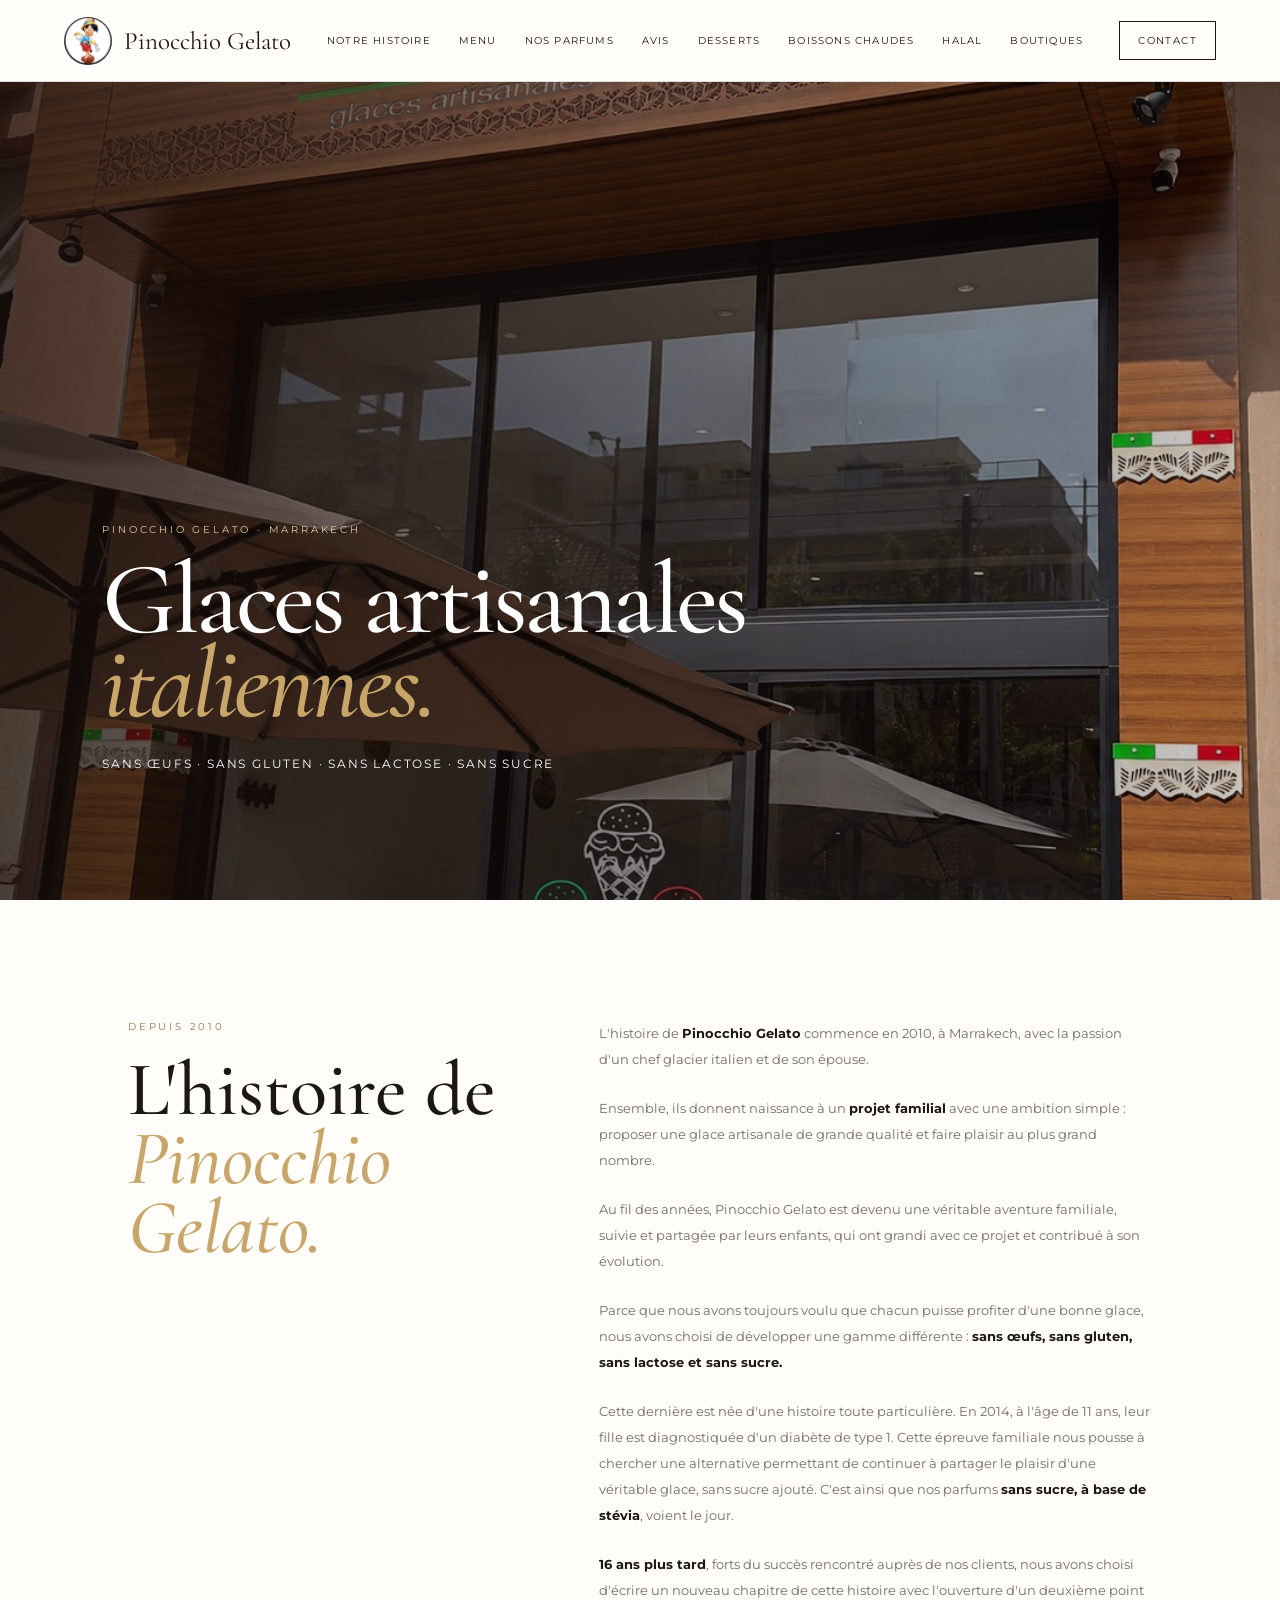
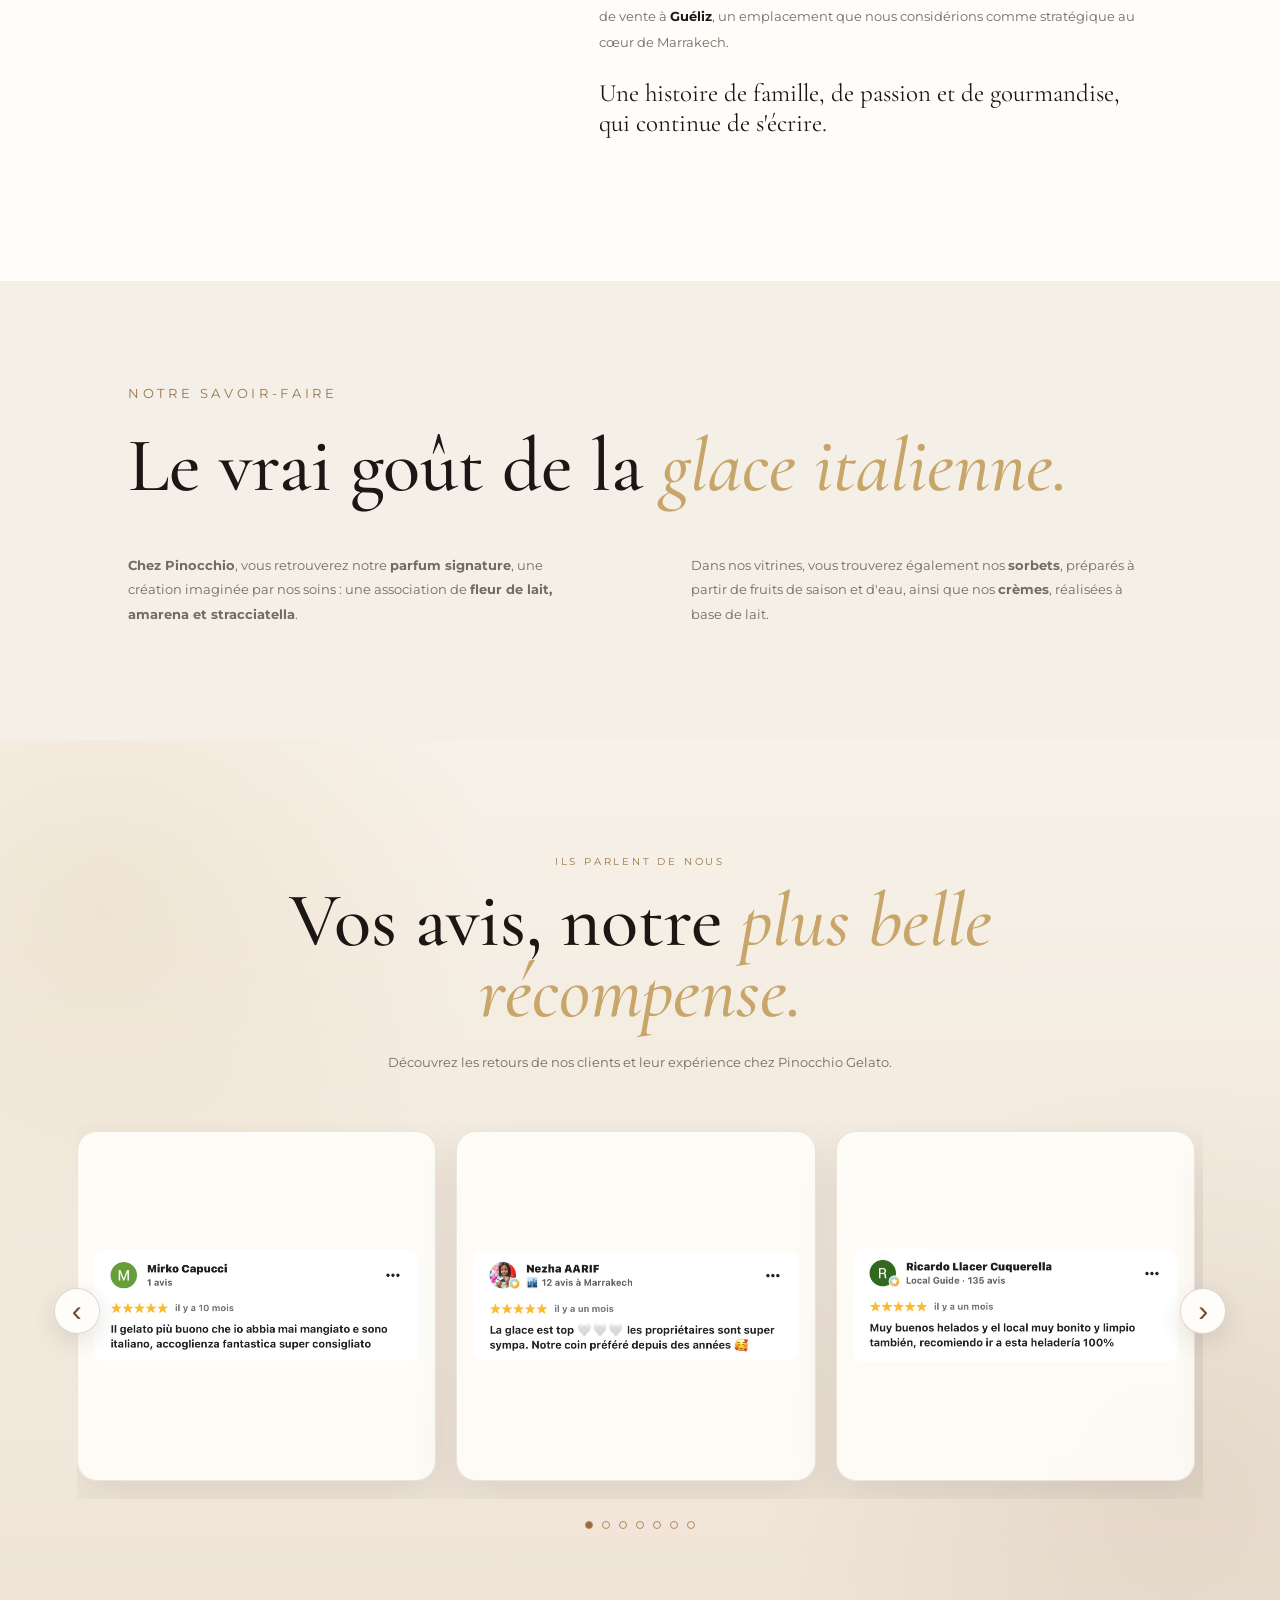
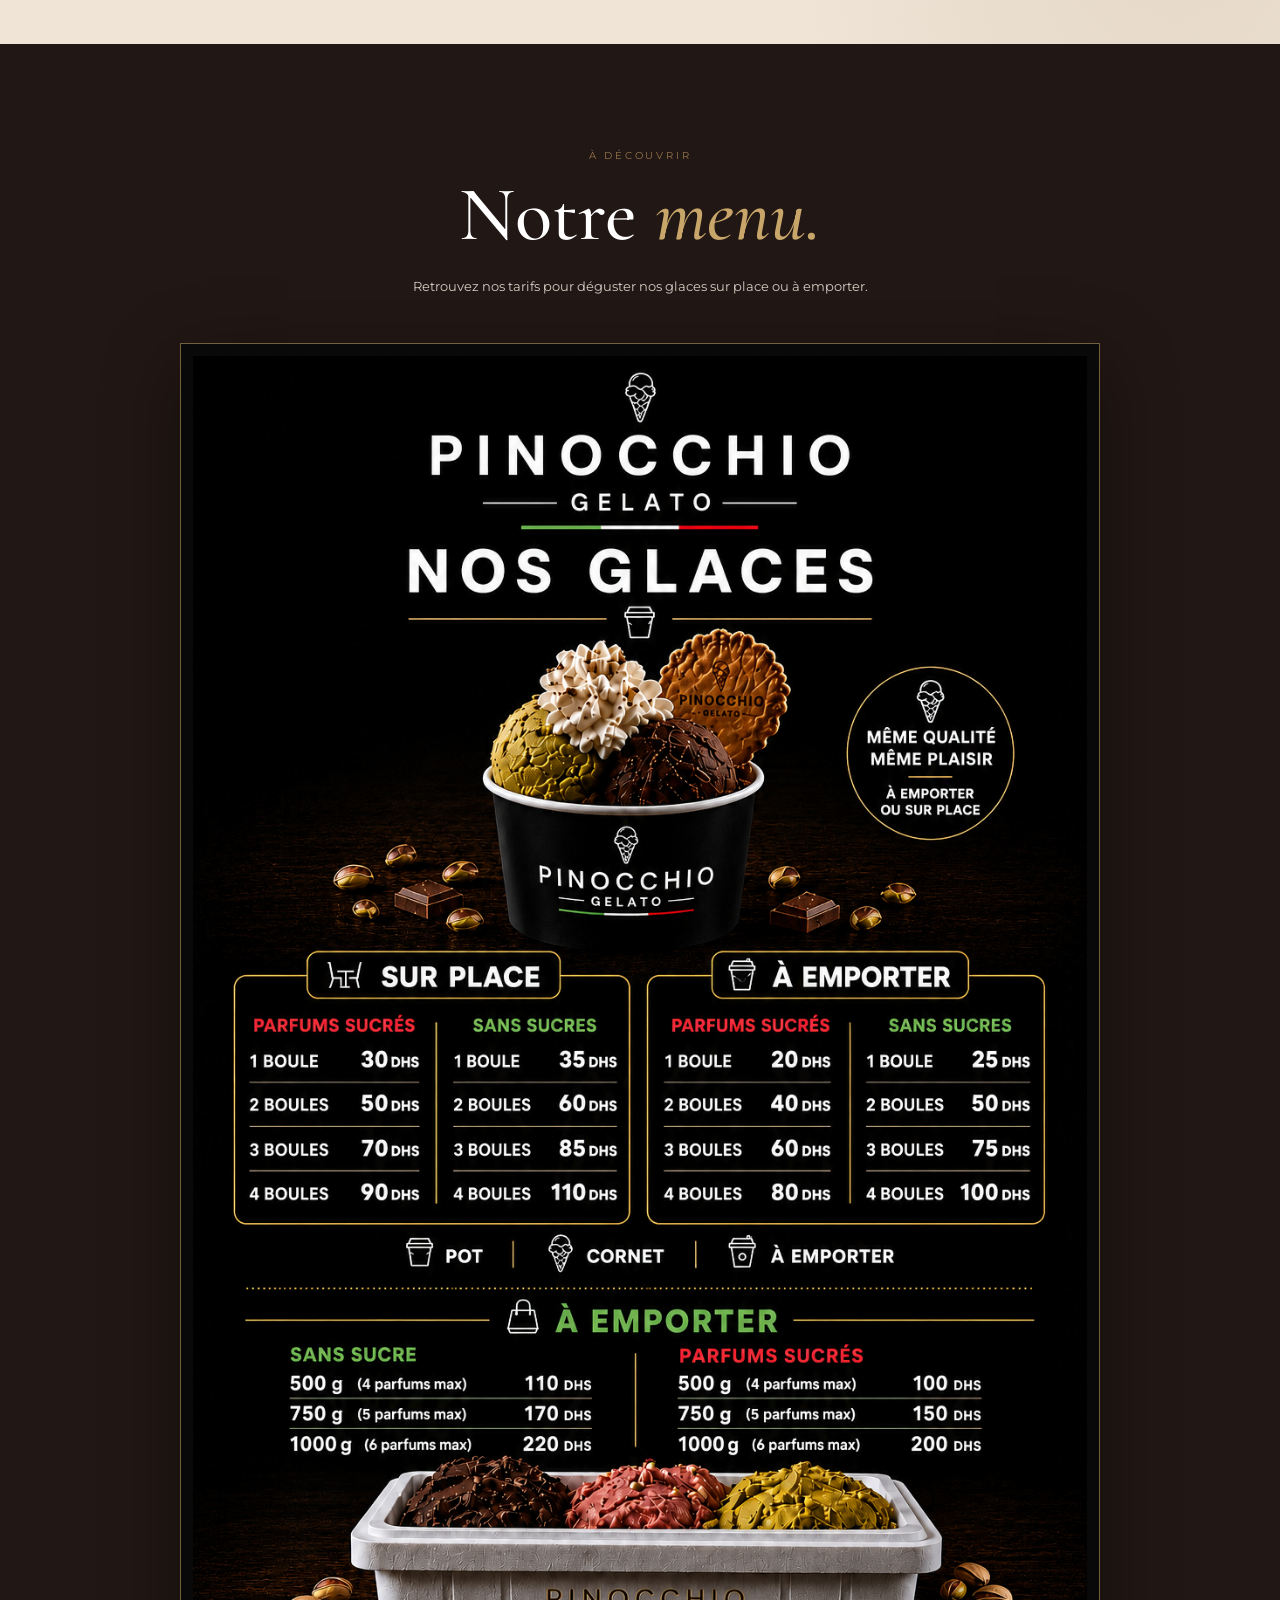
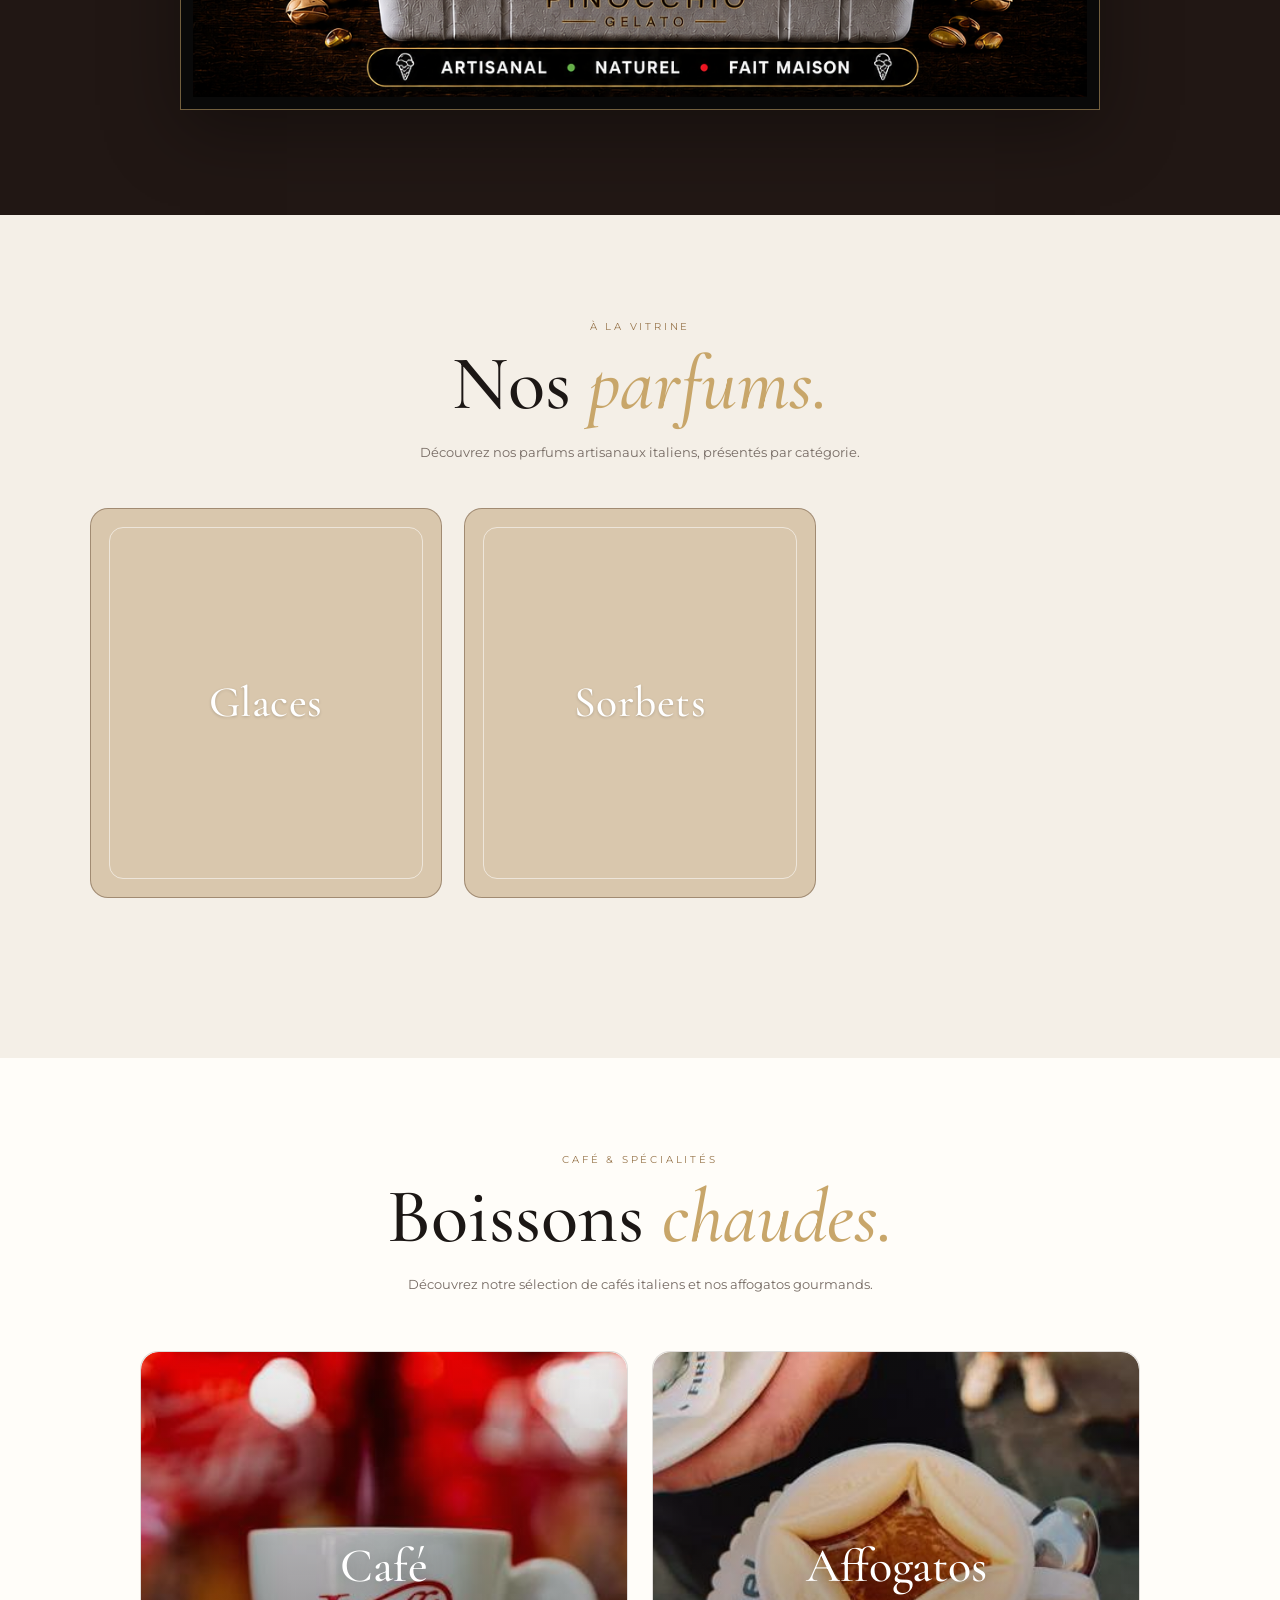
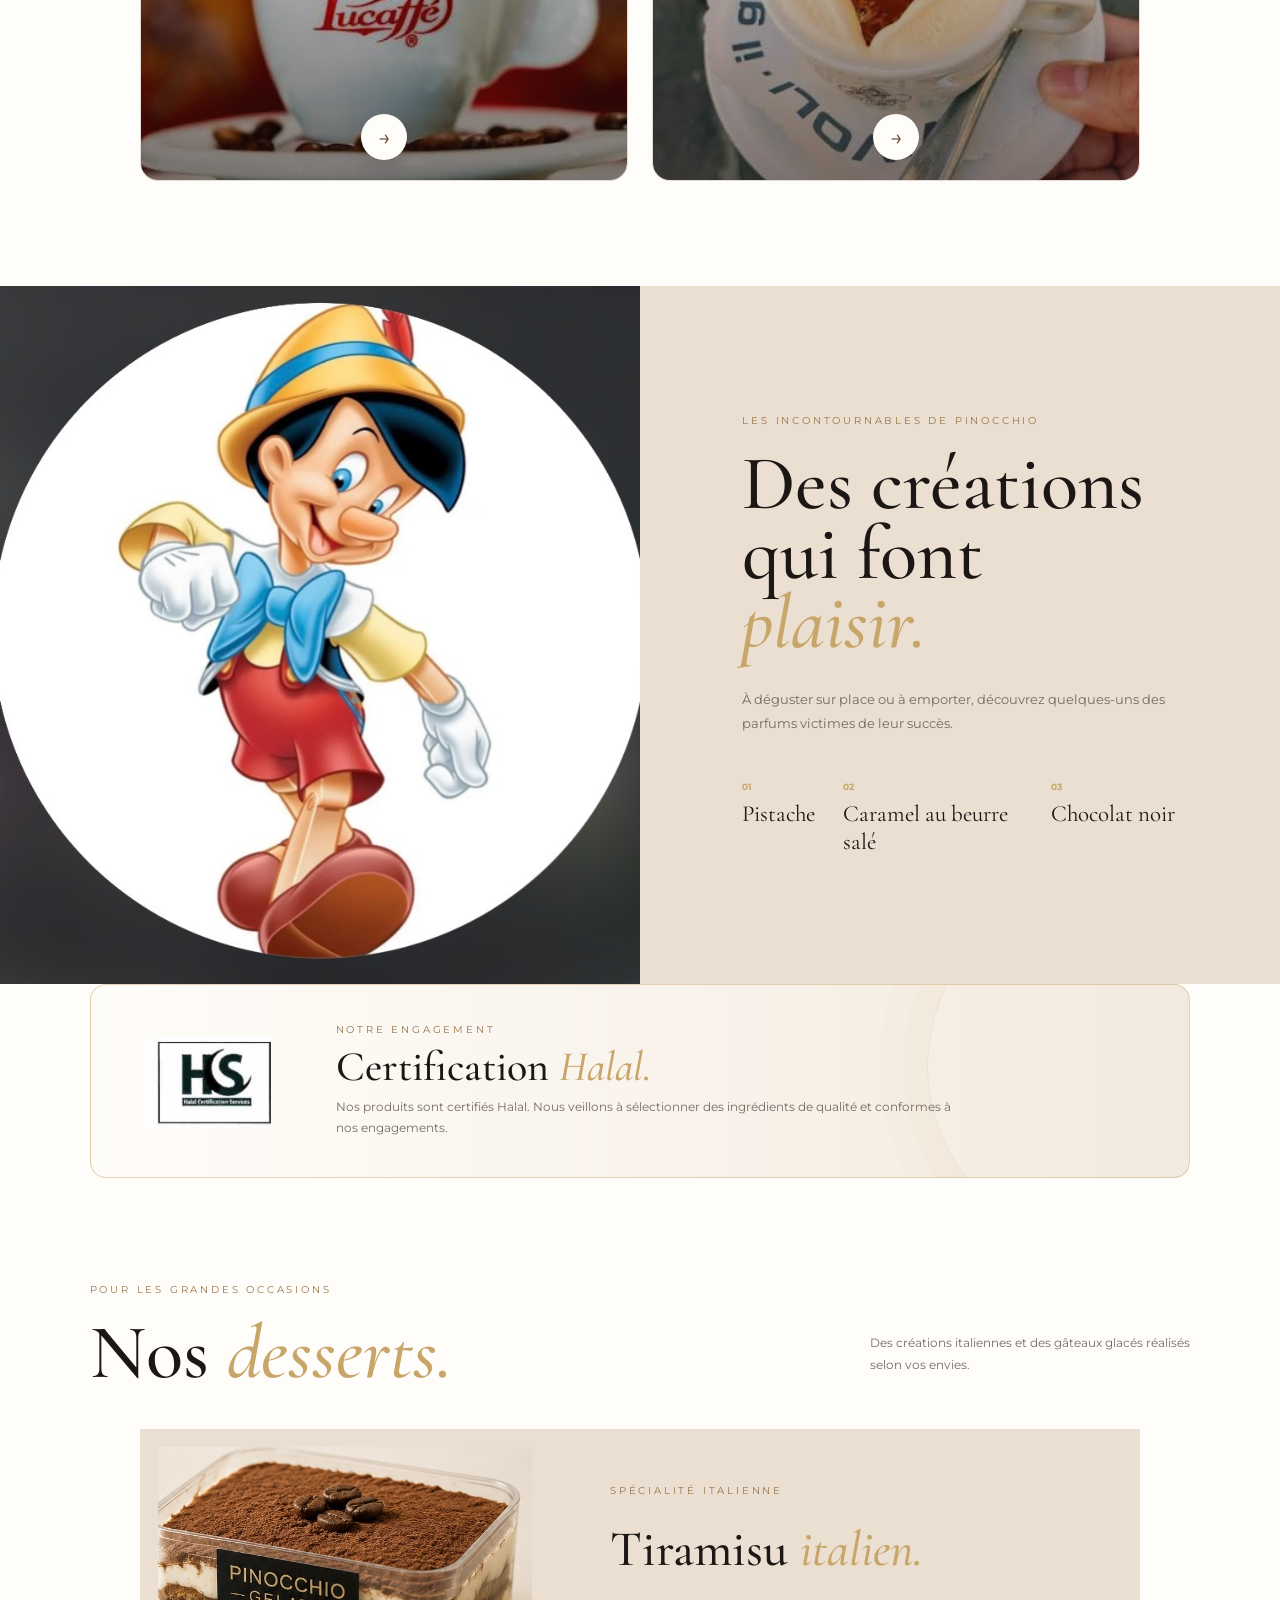
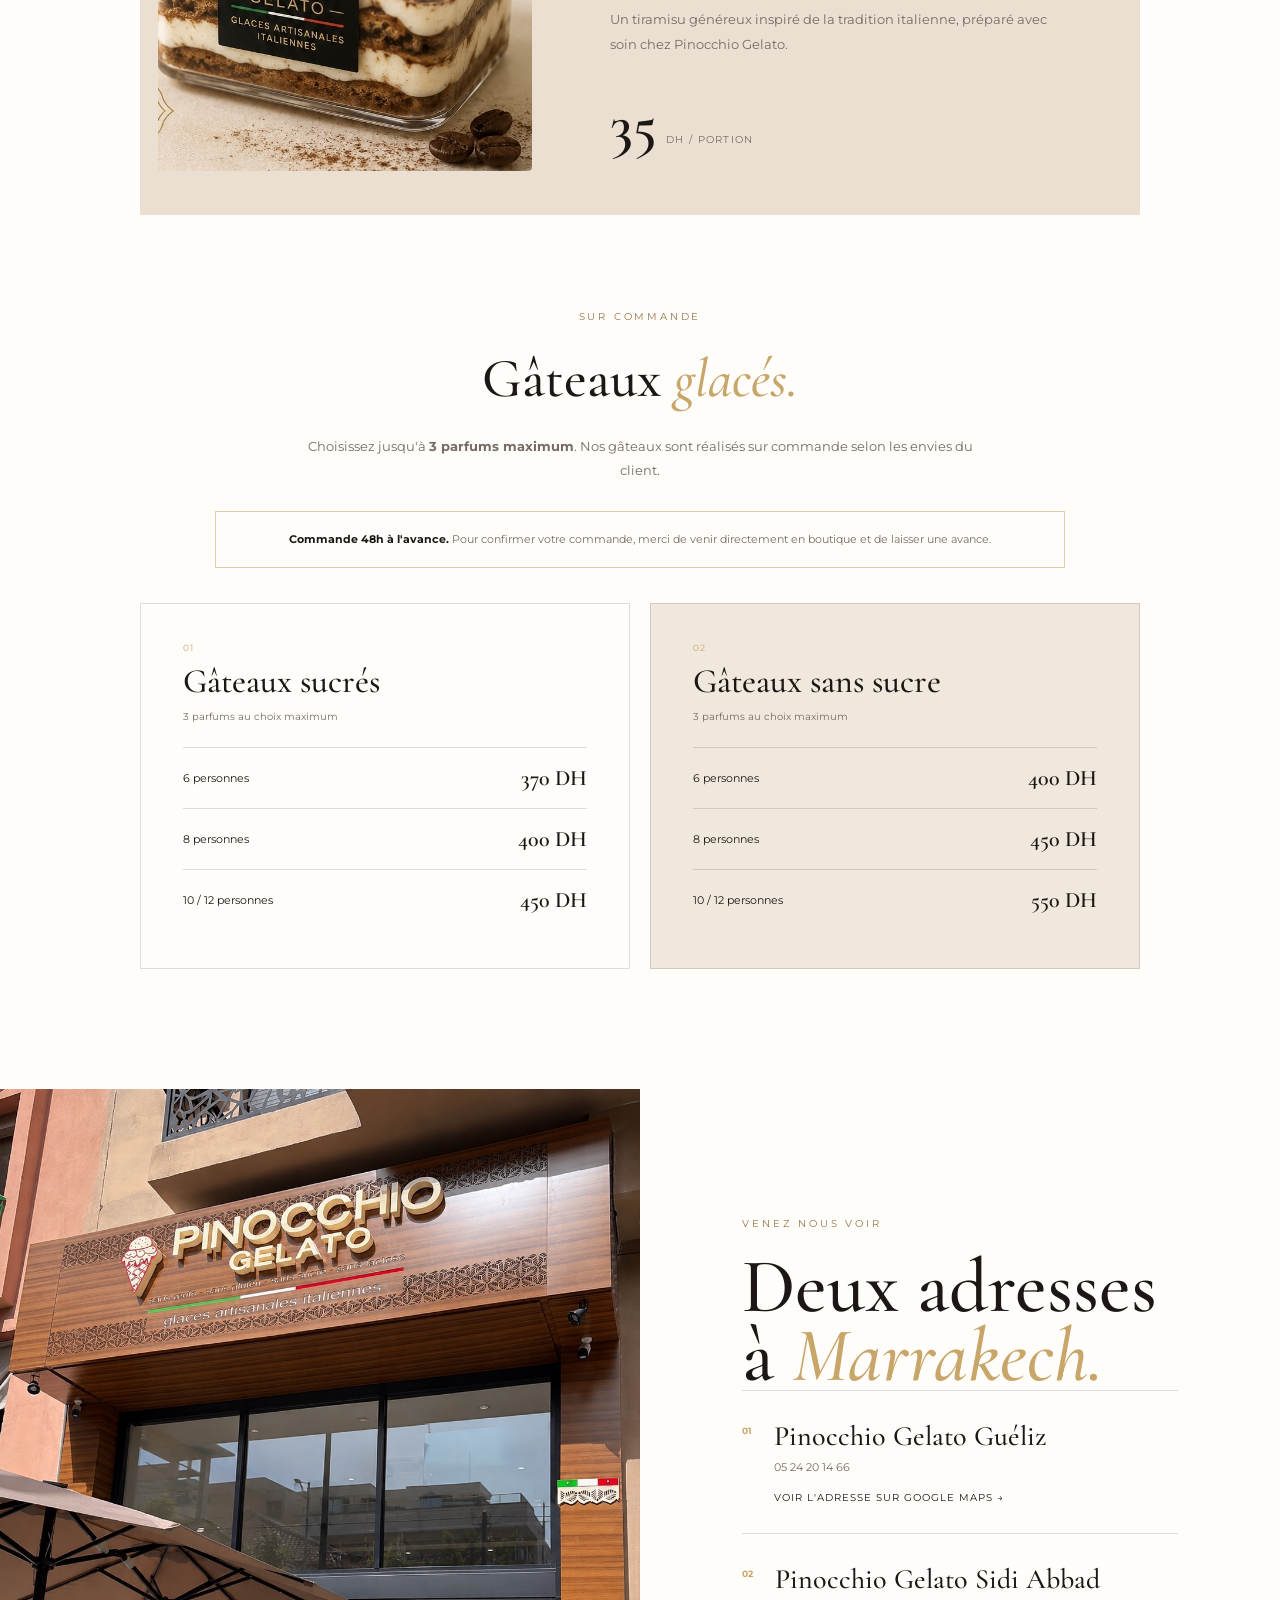
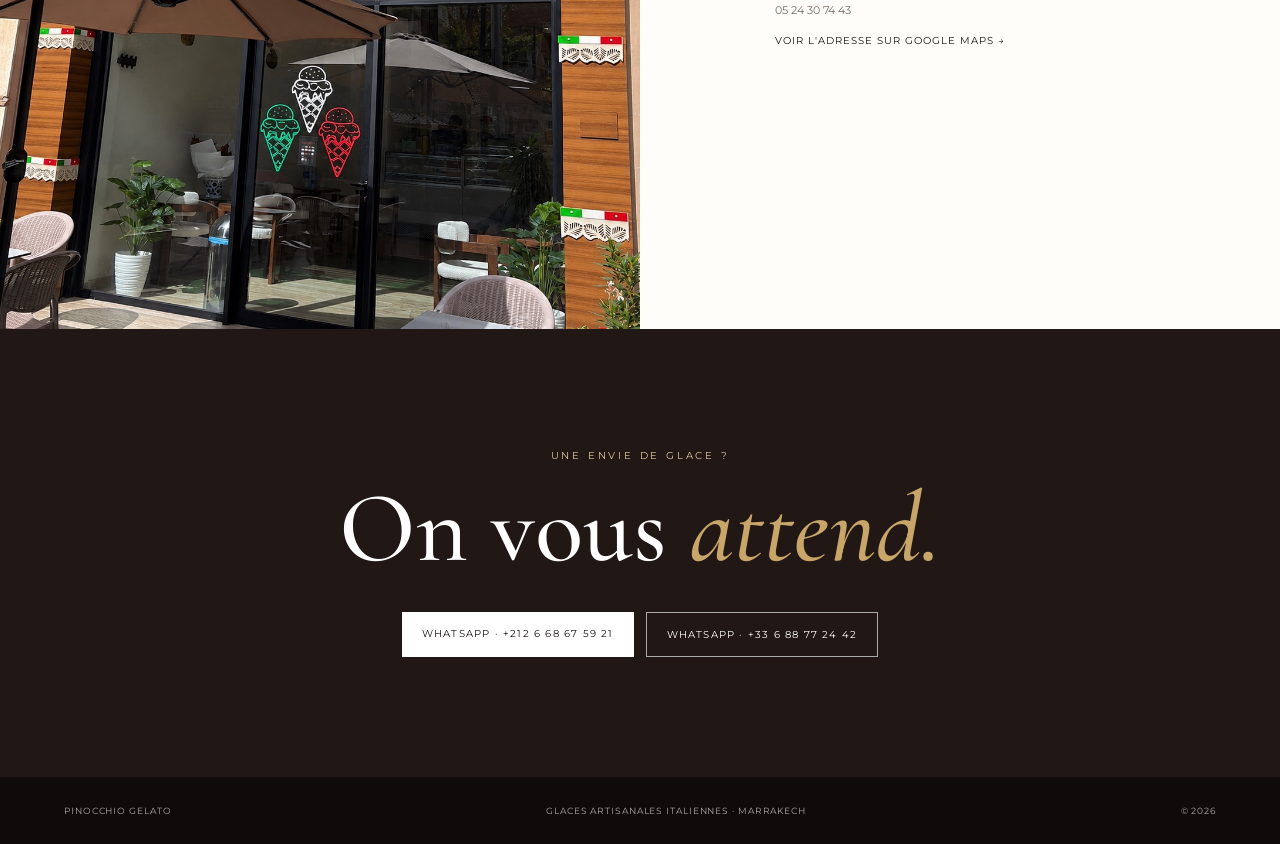
==== commit c561847d: "Remove Gâteaux glacés link from index.html Removed Gâteaux glacés link from the perfume categories." ====
--- a/index.html
+++ b/index.html
@@ -66,10 +66,6 @@
       <span class="perfume-category-arrow">→</span>
     </button>
 
-    <a class="perfume-category perfume-category-text" href="#gateaux-glaces">
-      <span class="perfume-category-pattern"></span>
-      <span class="perfume-category-title">Gâteaux<br>glacés</span>
-      <span class="perfume-category-arrow">→</span>
     </a>
   </div>
 
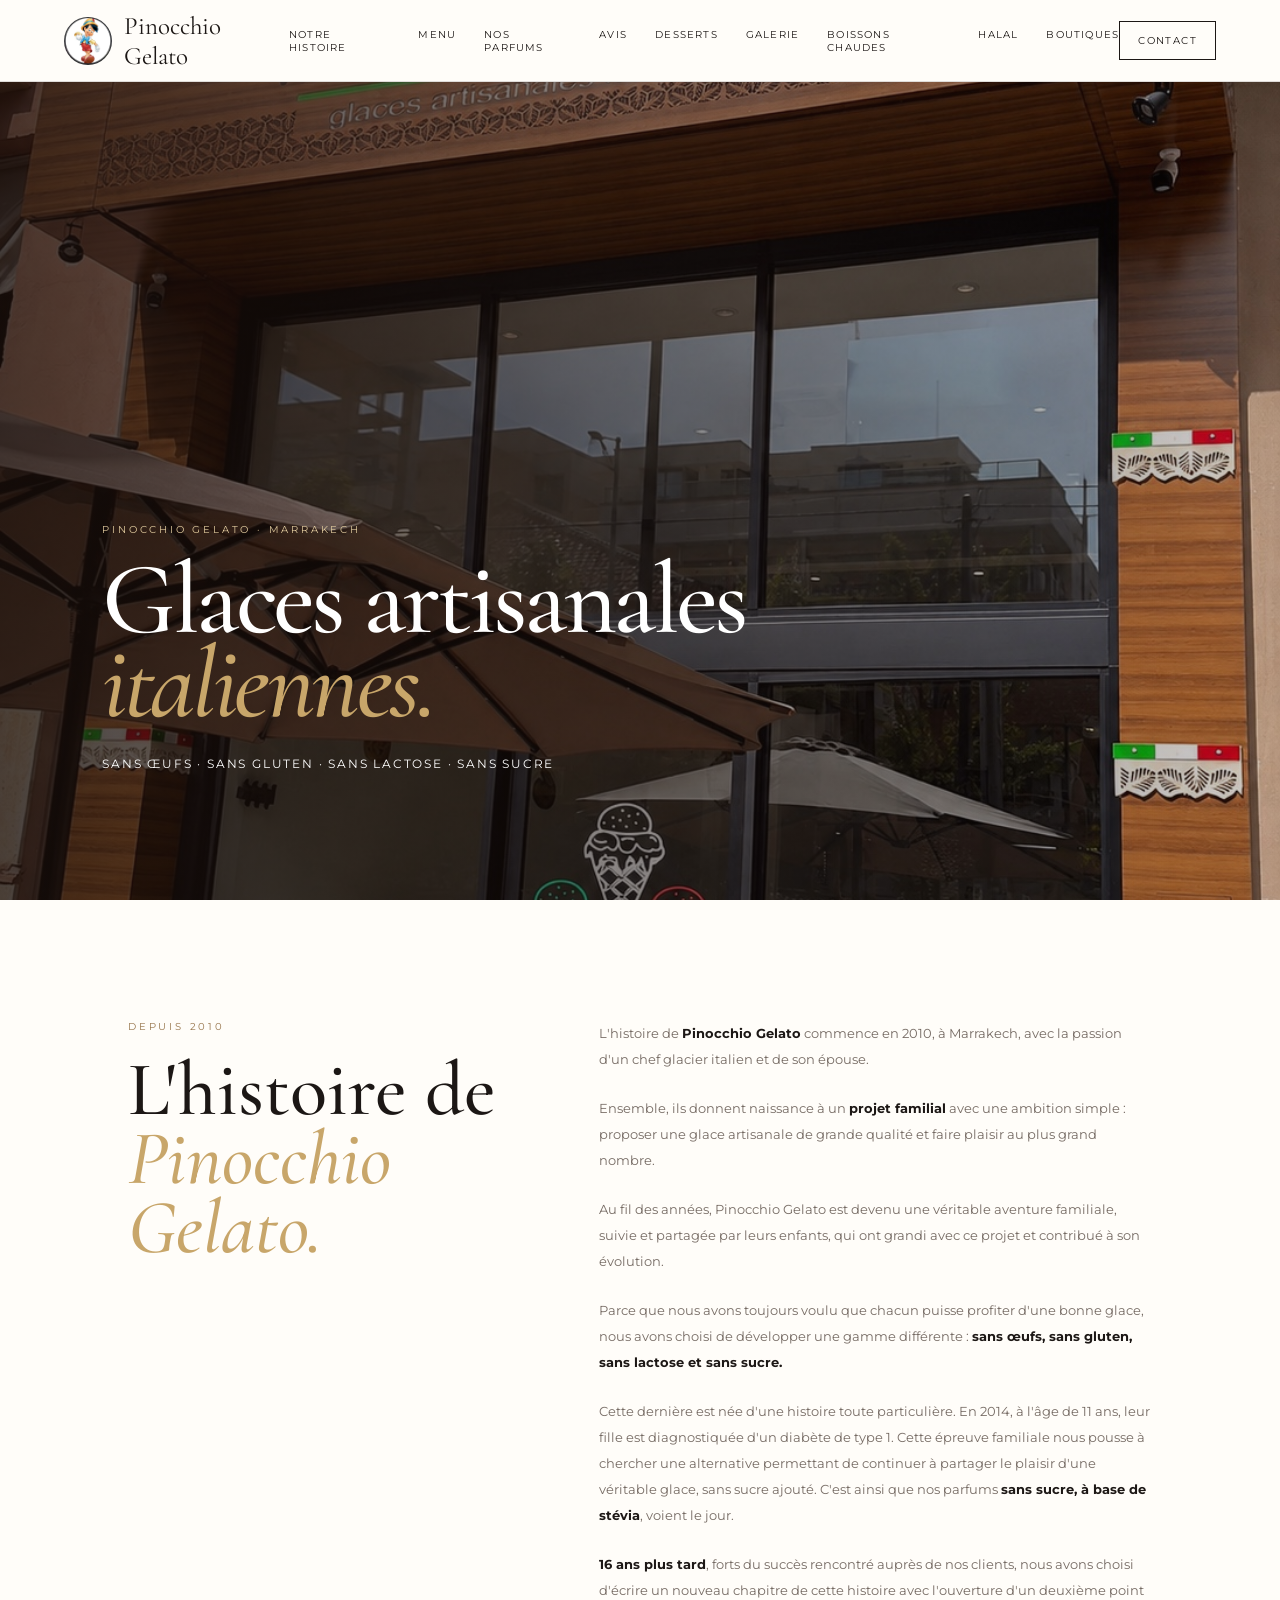
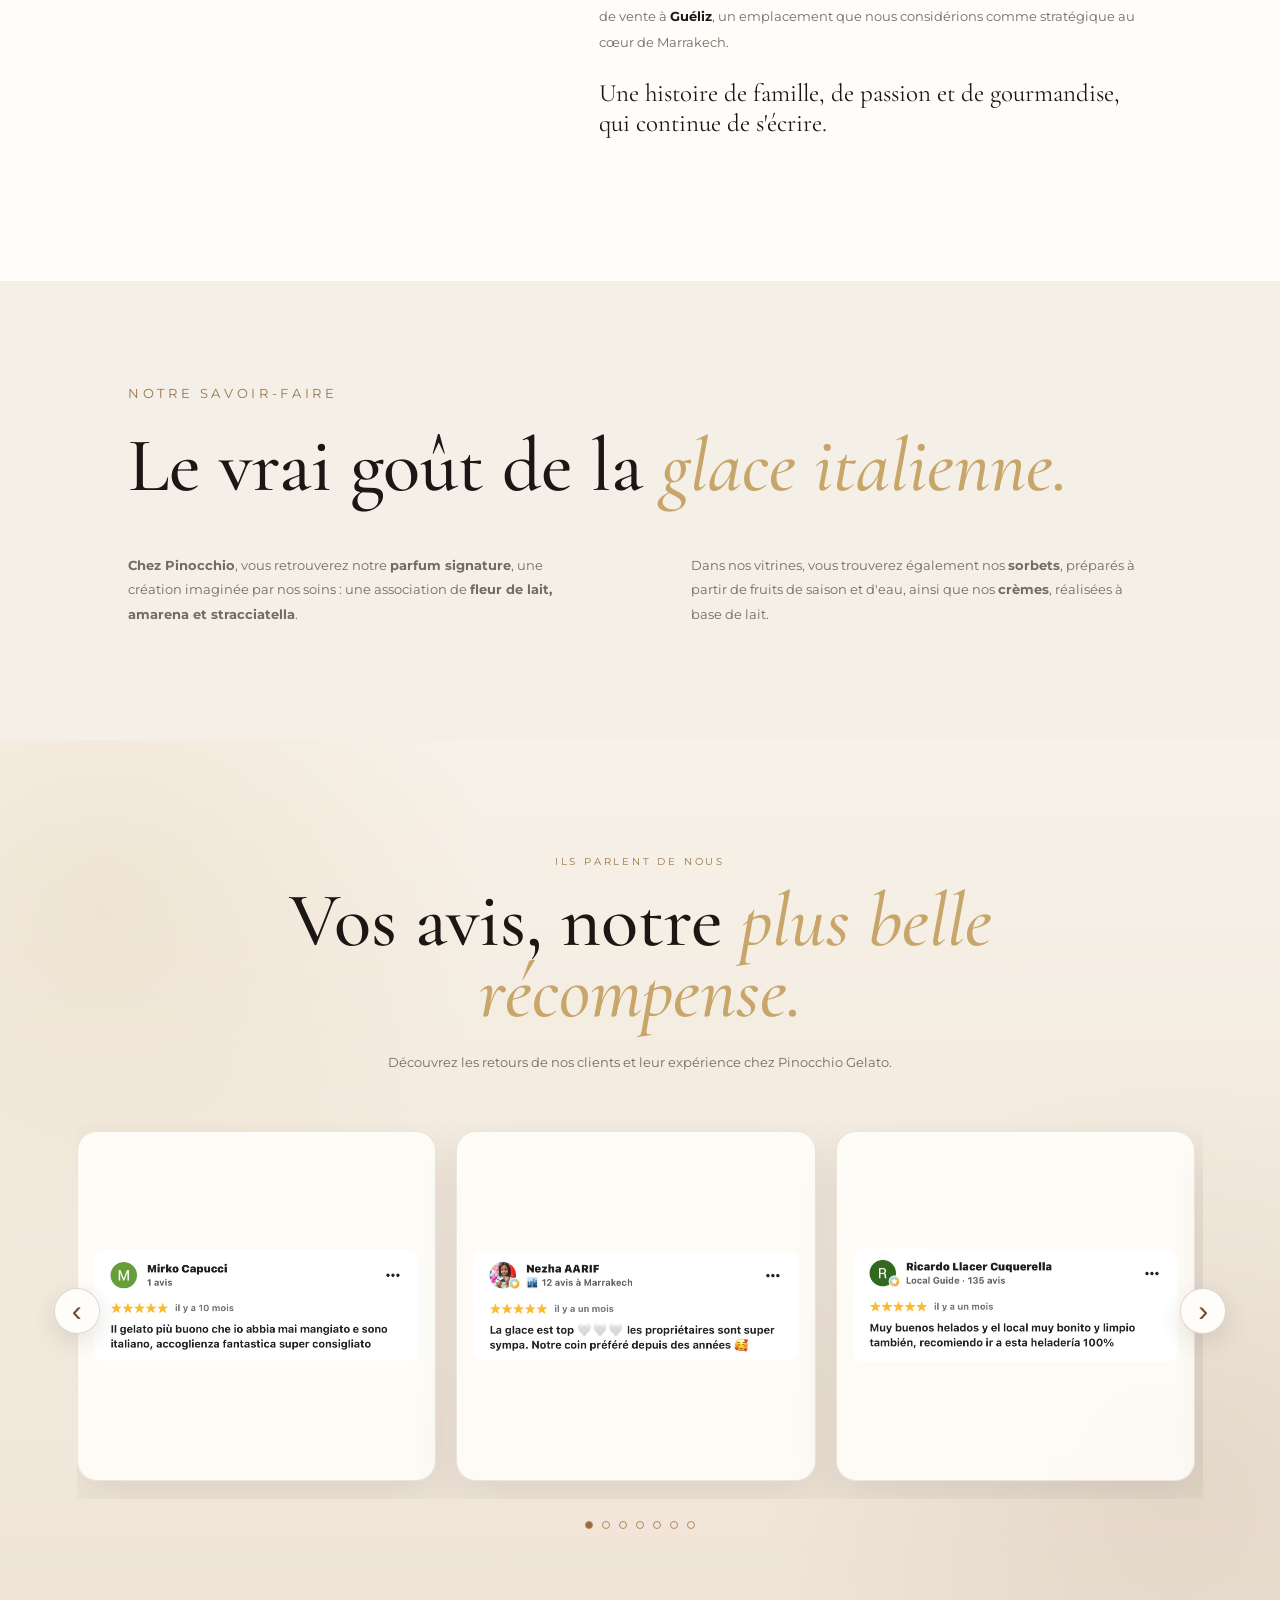
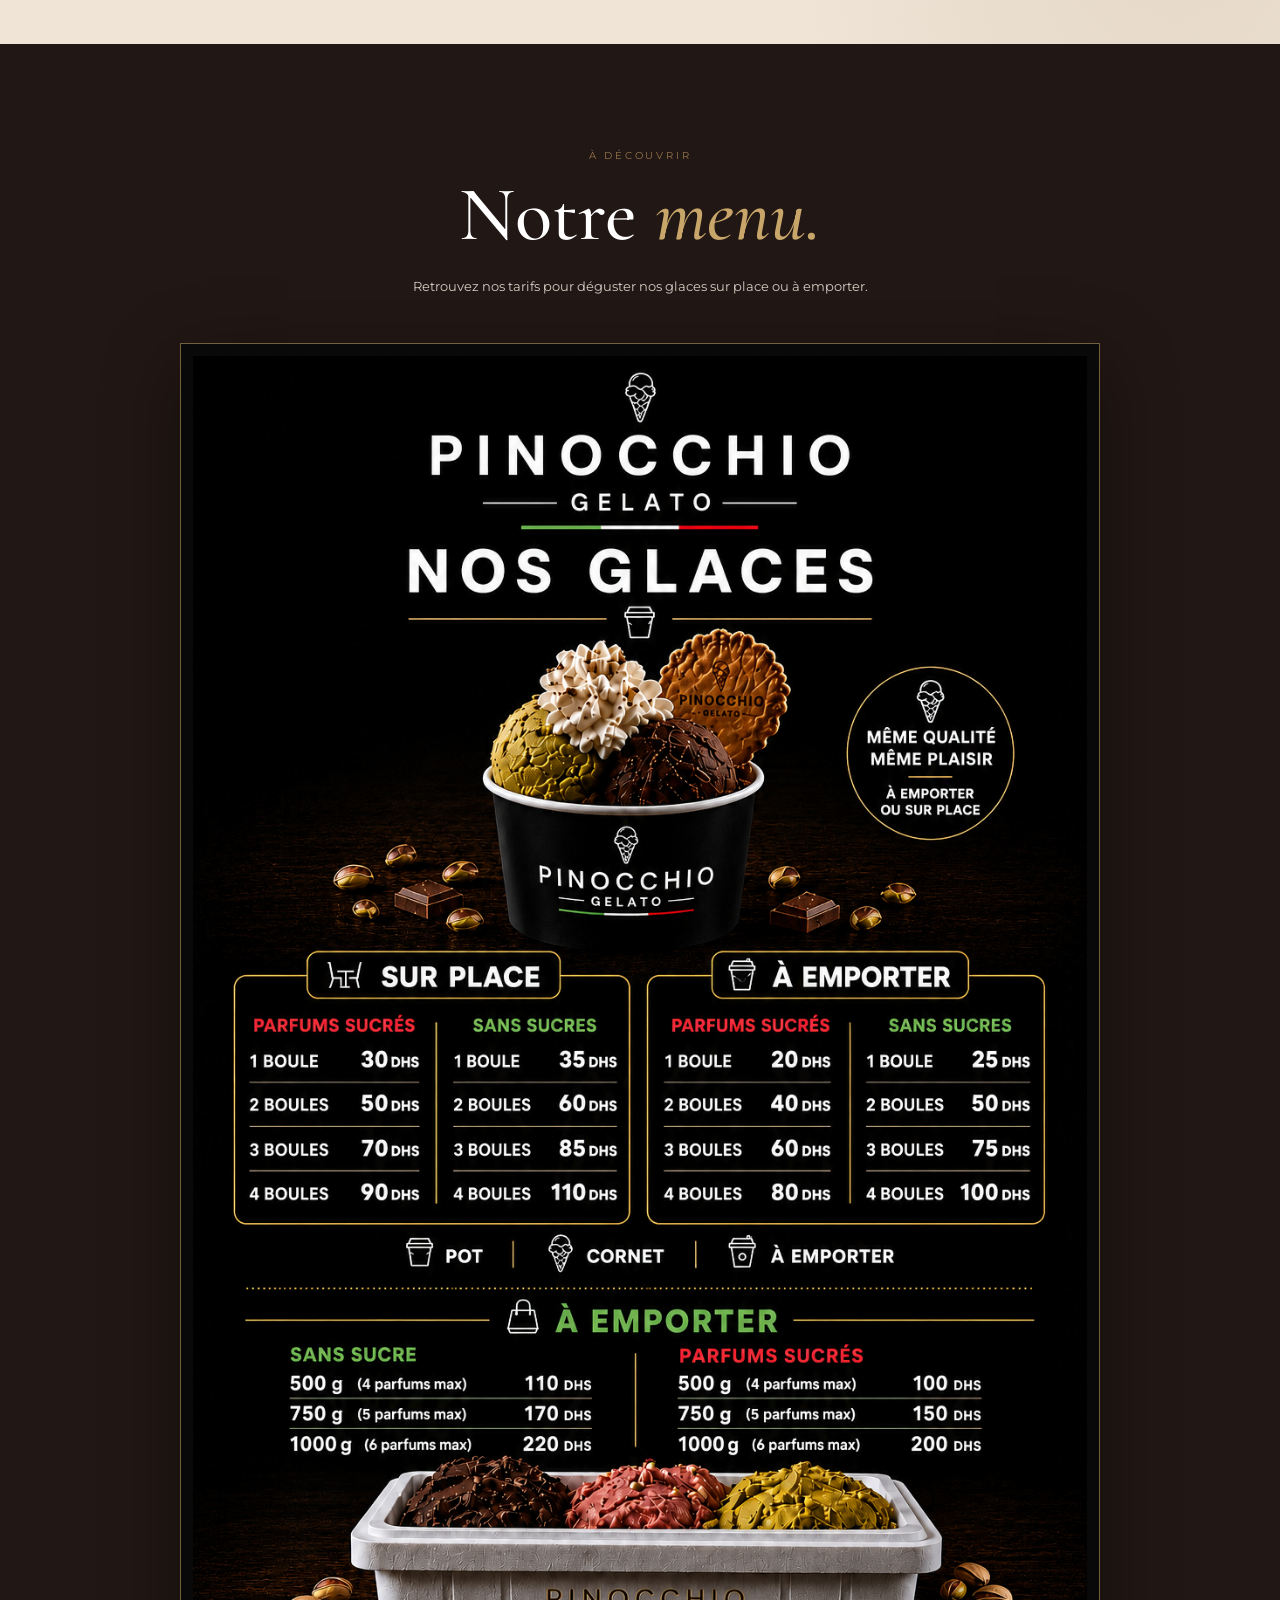
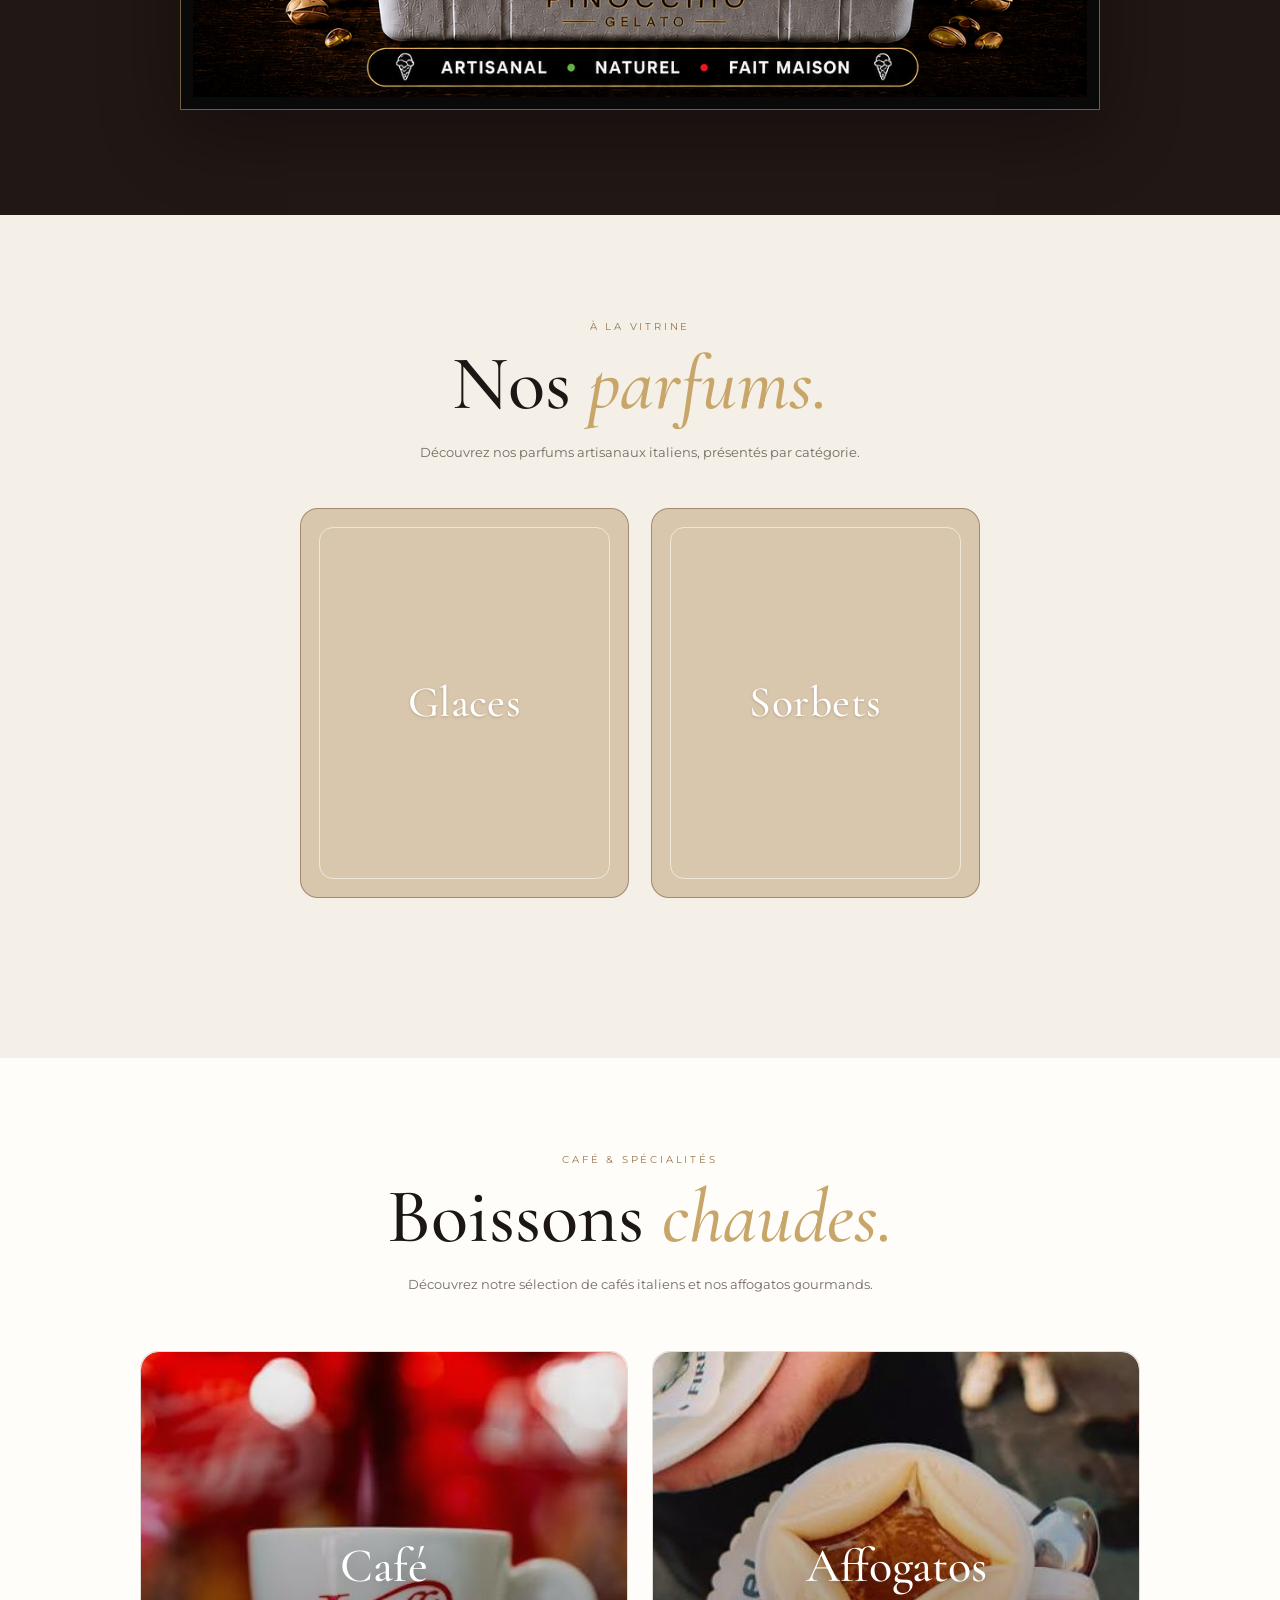
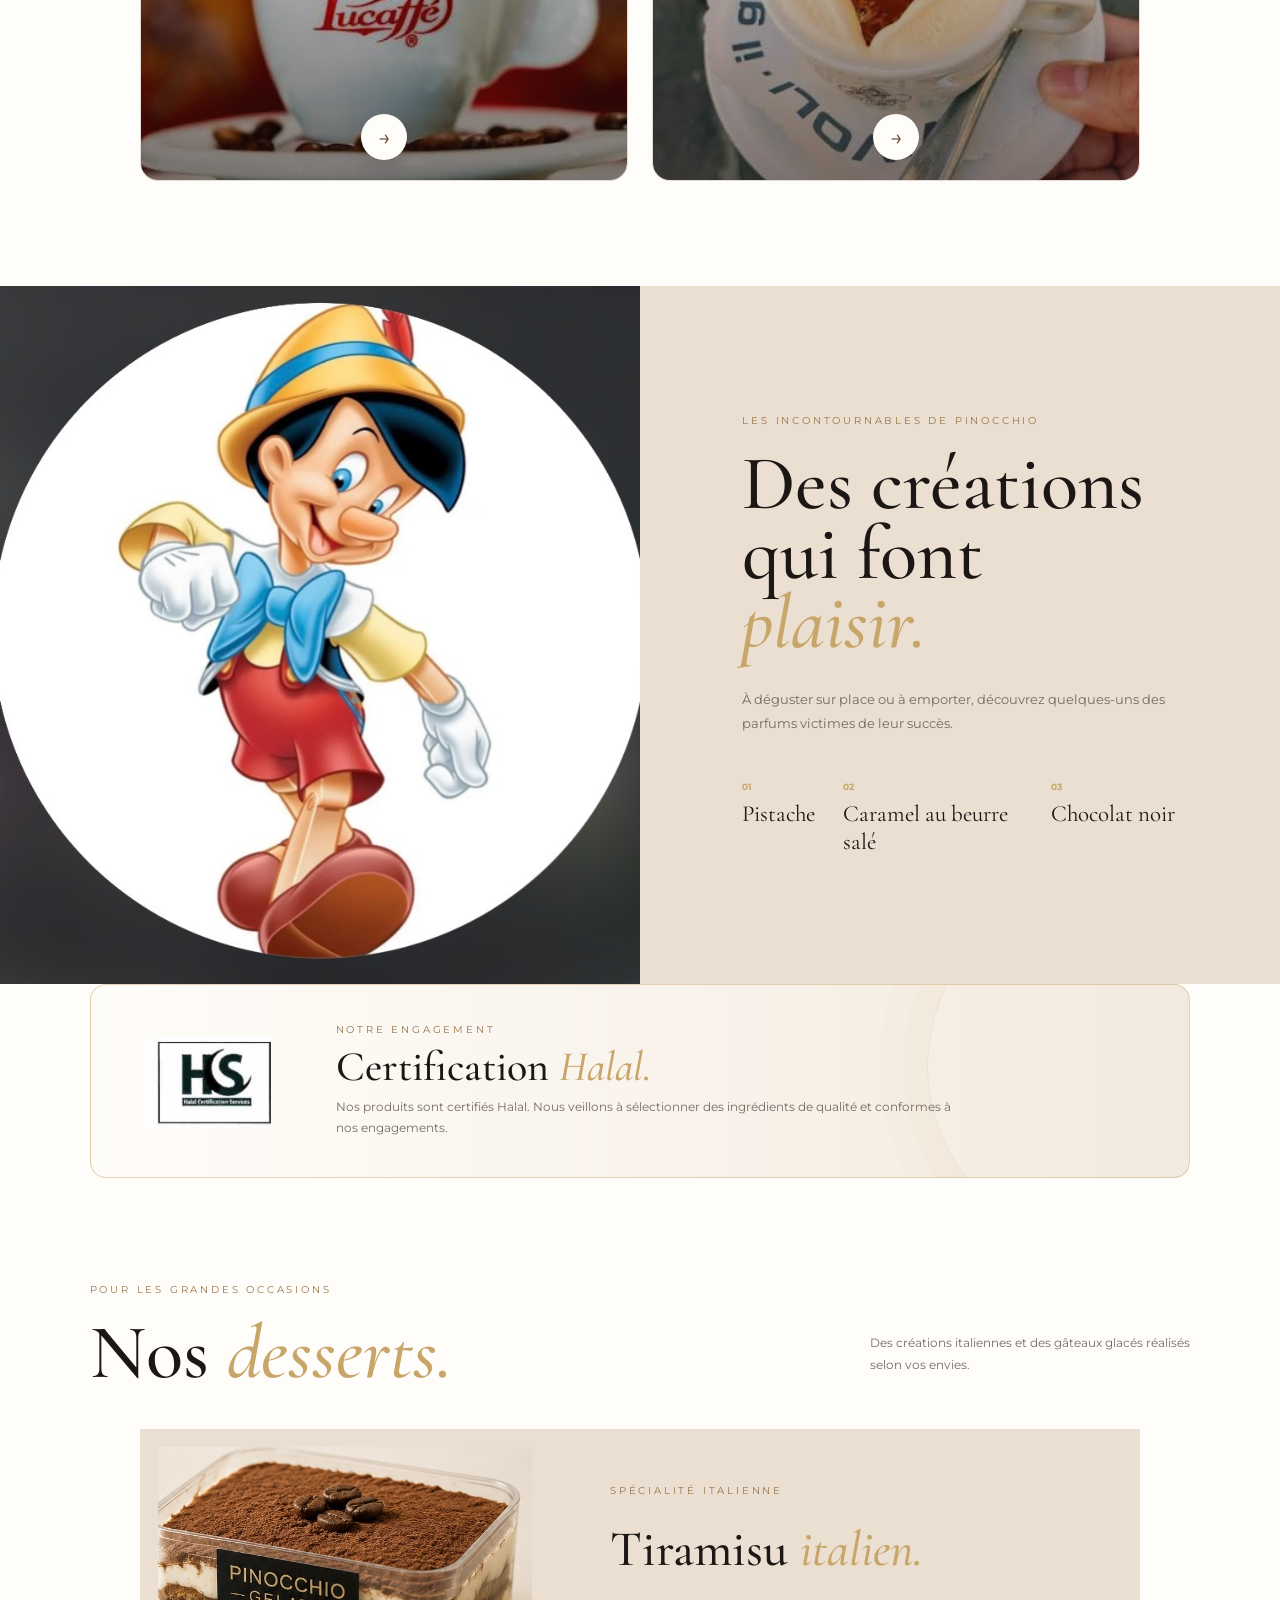
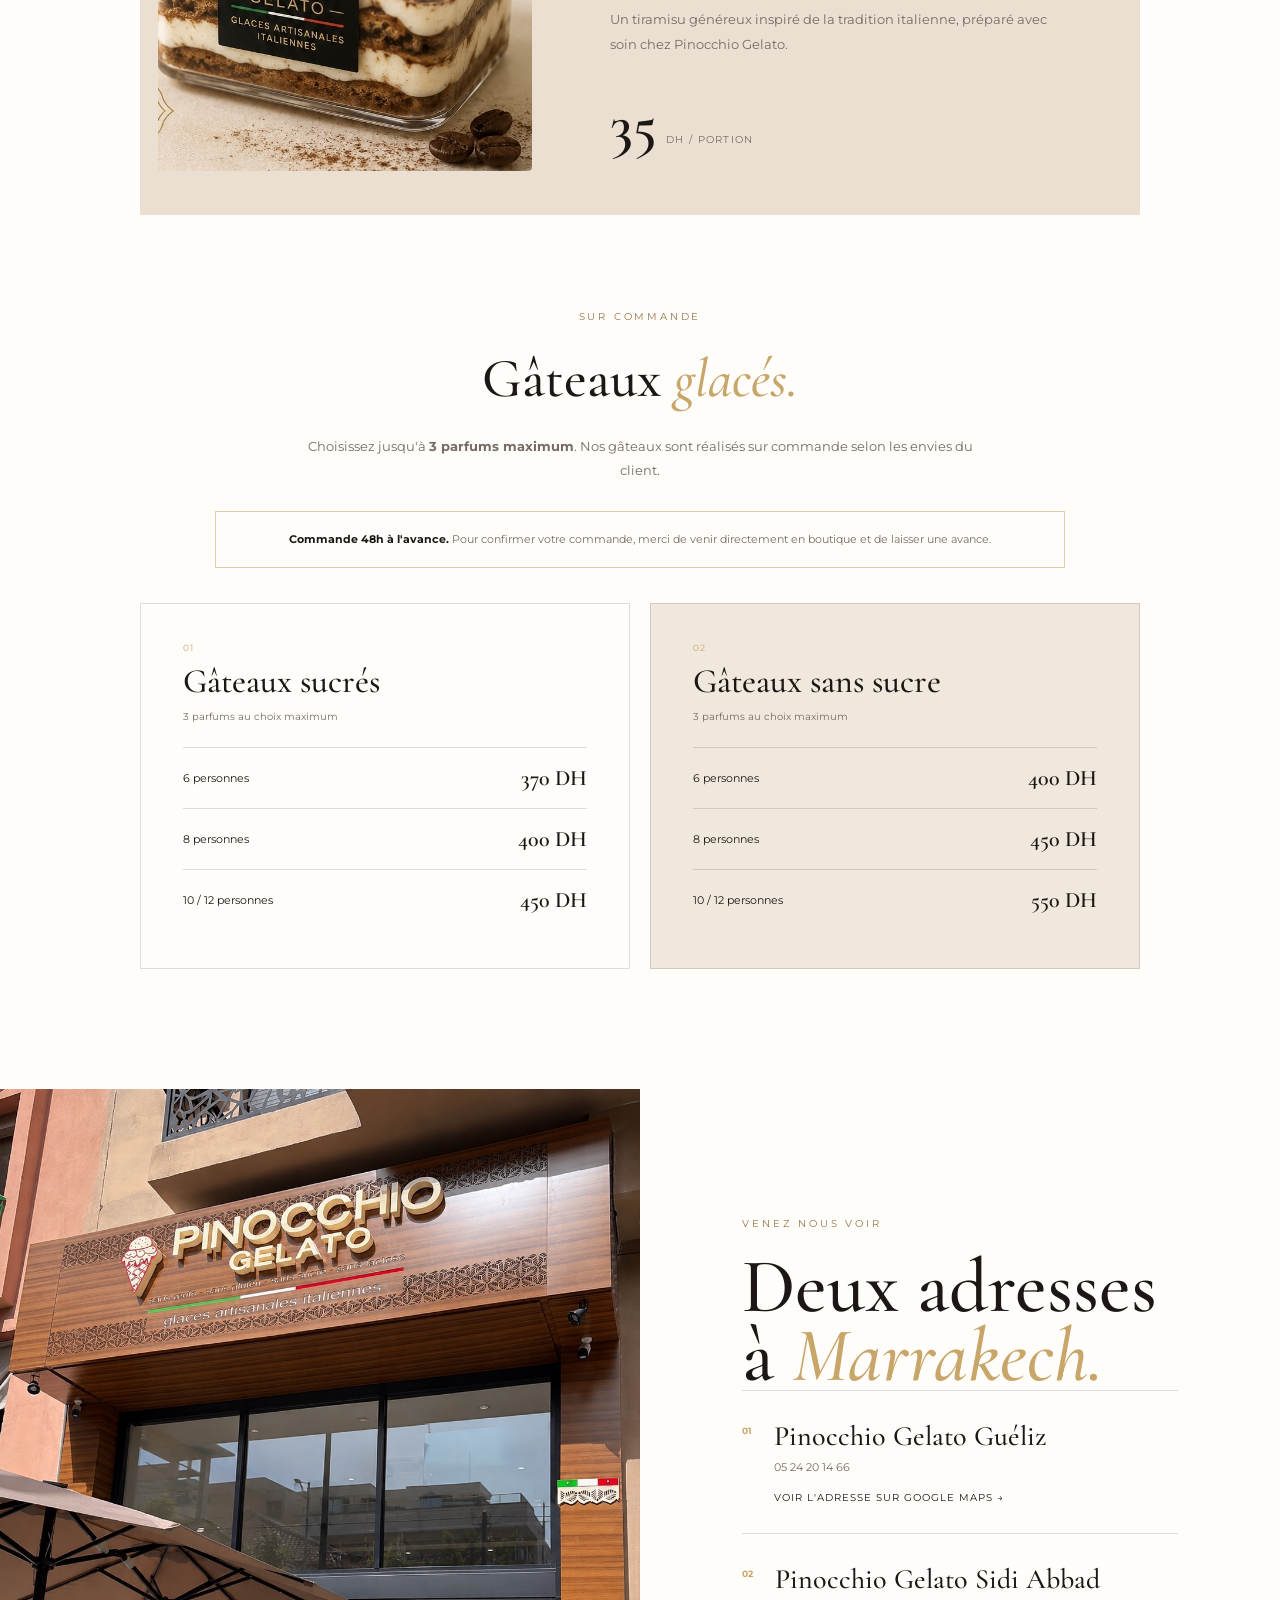
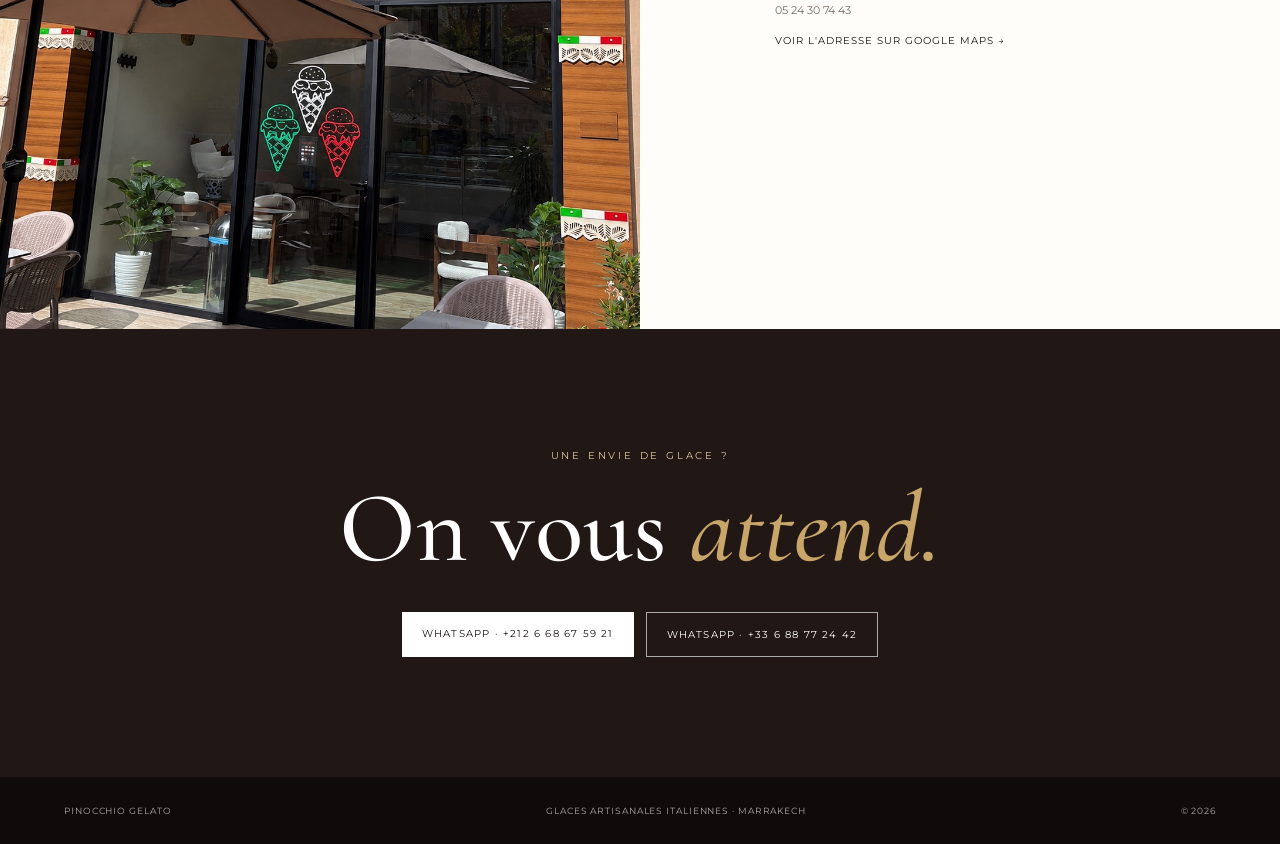
==== commit d9248aa6: "Add 'Galerie' link to navigation header" ====
--- a/index.html
+++ b/index.html
@@ -1,5 +1,5 @@
 <!doctype html><html lang="fr"><head><meta charset="utf-8"><meta name="viewport" content="width=device-width,initial-scale=1"><title>Pinocchio Gelato — Marrakech</title><link rel="stylesheet" href="style.css"></head><body>
-<header class="nav"><a class="brand" href="#accueil"><img src="pinocchio.jpeg" alt="Logo Pinocchio" class="logo"><span>Pinocchio Gelato</span></a><nav><a href="#histoire">Notre histoire</a><a href="#menu">Menu</a><a href="#glaces">Nos parfums</a><a href="#avis">Avis</a><a href="#desserts">Desserts</a><a href="#boissons-chaudes">Boissons chaudes</a><a href="#halal">Halal</a><a href="#boutiques">Boutiques</a></nav><a class="nav-cta" href="#contact">Contact</a></header>
+<header class="nav"><a class="brand" href="#accueil"><img src="pinocchio.jpeg" alt="Logo Pinocchio" class="logo"><span>Pinocchio Gelato</span></a><nav><a href="#histoire">Notre histoire</a><a href="#menu">Menu</a><a href="#glaces">Nos parfums</a><a href="#avis">Avis</a><a href="#desserts">Desserts</a><a href="#galerie">Galerie</a><a href="#boissons-chaudes">Boissons chaudes</a><a href="#halal">Halal</a><a href="#boutiques">Boutiques</a></nav><a class="nav-cta" href="#contact">Contact</a></header>
 <section id="accueil" class="hero"><div class="hero-image"></div><div class="hero-overlay"></div><div class="hero-content"><p class="eyebrow">PINOCCHIO GELATO · MARRAKECH</p><h1>Glaces artisanales<br><em>italiennes.</em></h1><p class="qualities-line">Sans œufs · Sans gluten · Sans lactose · Sans sucre</p></div></section>
 <section id="histoire" class="story"><div><p class="eyebrow dark">DEPUIS 2010</p><h2>L'histoire de<br><em>Pinocchio Gelato.</em></h2></div><div class="story-text">
 <p>L'histoire de <strong>Pinocchio Gelato</strong> commence en 2010, à Marrakech, avec la passion d'un chef glacier italien et de son épouse.</p>
--- a/style.css
+++ b/style.css
@@ -92,12 +92,13 @@
 /* ===== Parfums : listes cachées dans chaque rubrique ===== */
 .perfume-categories{
   display:grid;
-  grid-template-columns:repeat(3,1fr);
+  grid-template-columns:repeat(2,1fr);
   gap:22px;
   align-items:start;
+  max-width:680px;
+  margin:0 auto 55px;
 }
 .perfume-category{
-  position:relative;
   display:block;
   overflow:hidden;
   background:#fffdf9;
@@ -181,6 +182,9 @@
 .perfume-category-text{
   min-height:390px;
   background:var(--brown);
+}
+.perfume-category-text:nth-child(2){
+  background:#c5b08f;
 }
 .perfume-category-text .perfume-category-title{bottom:30px}
 .perfume-category-text .perfume-category-arrow{color:var(--brown)}
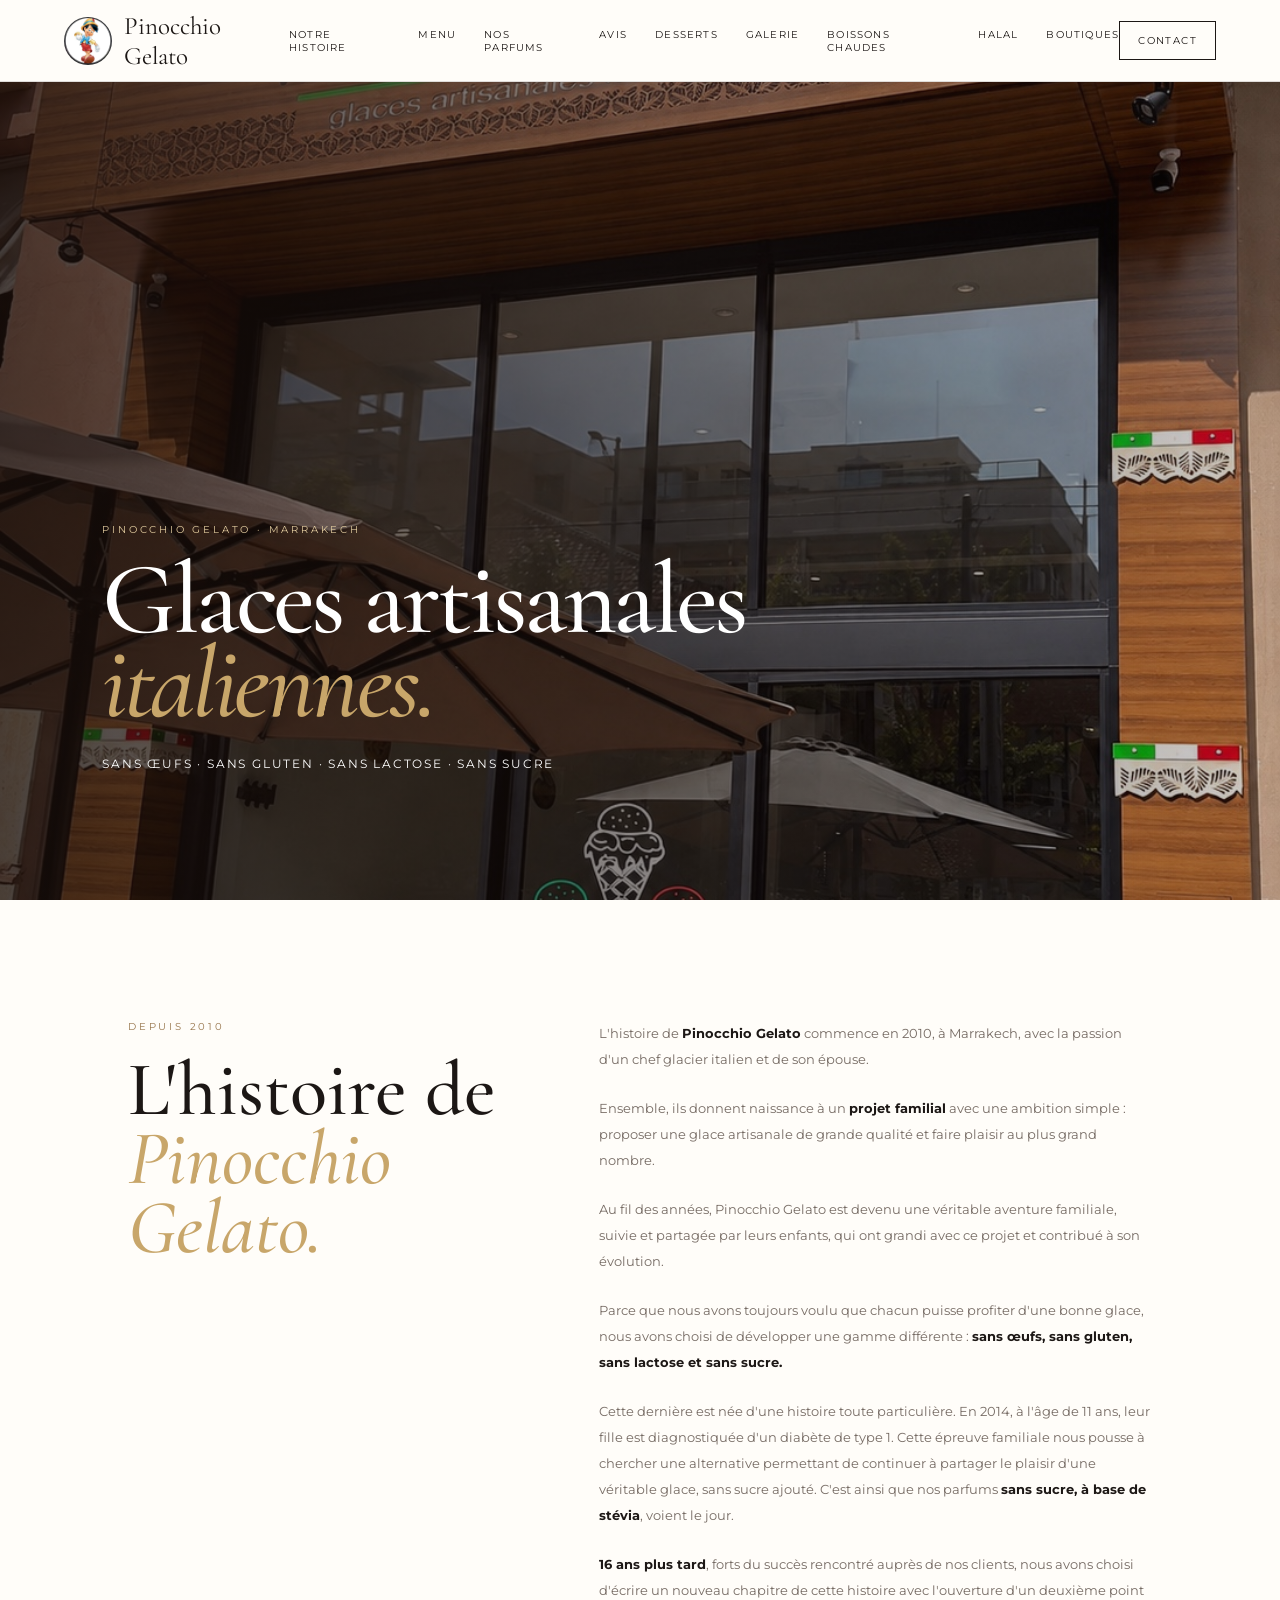
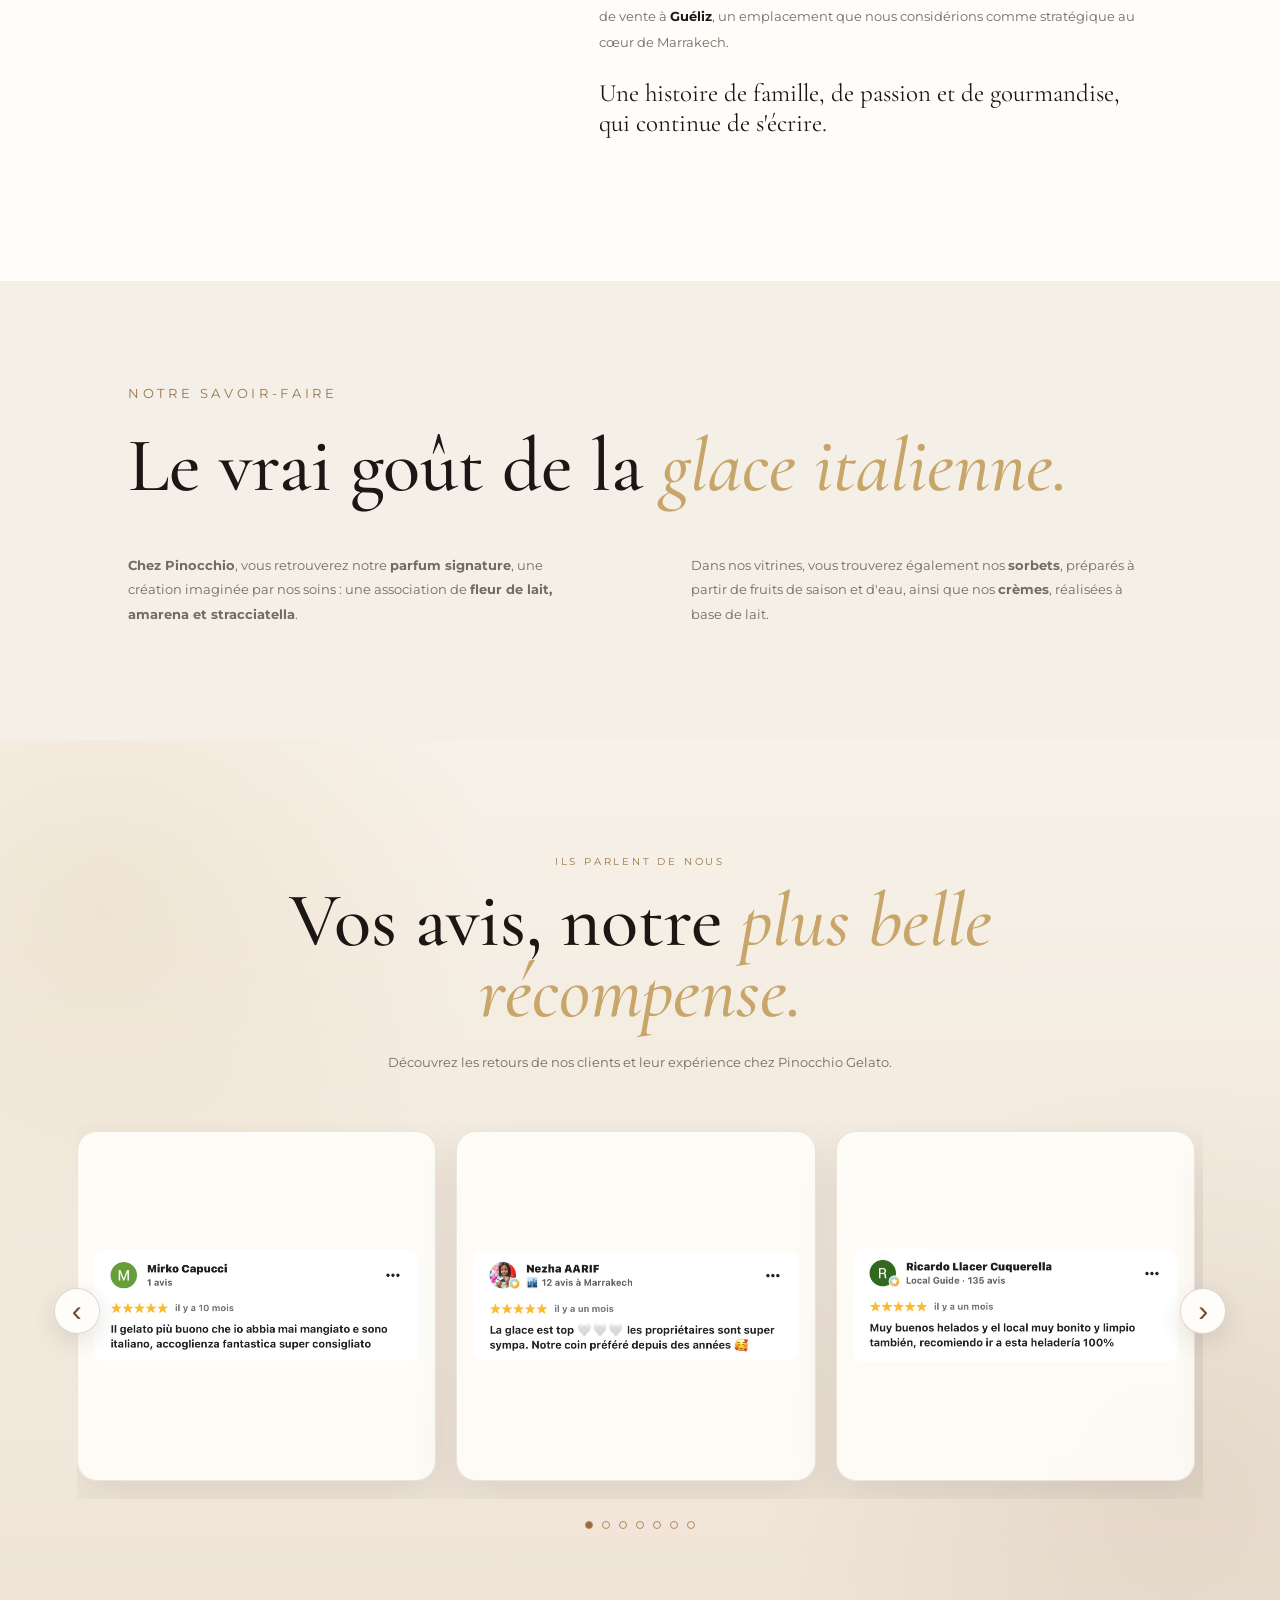
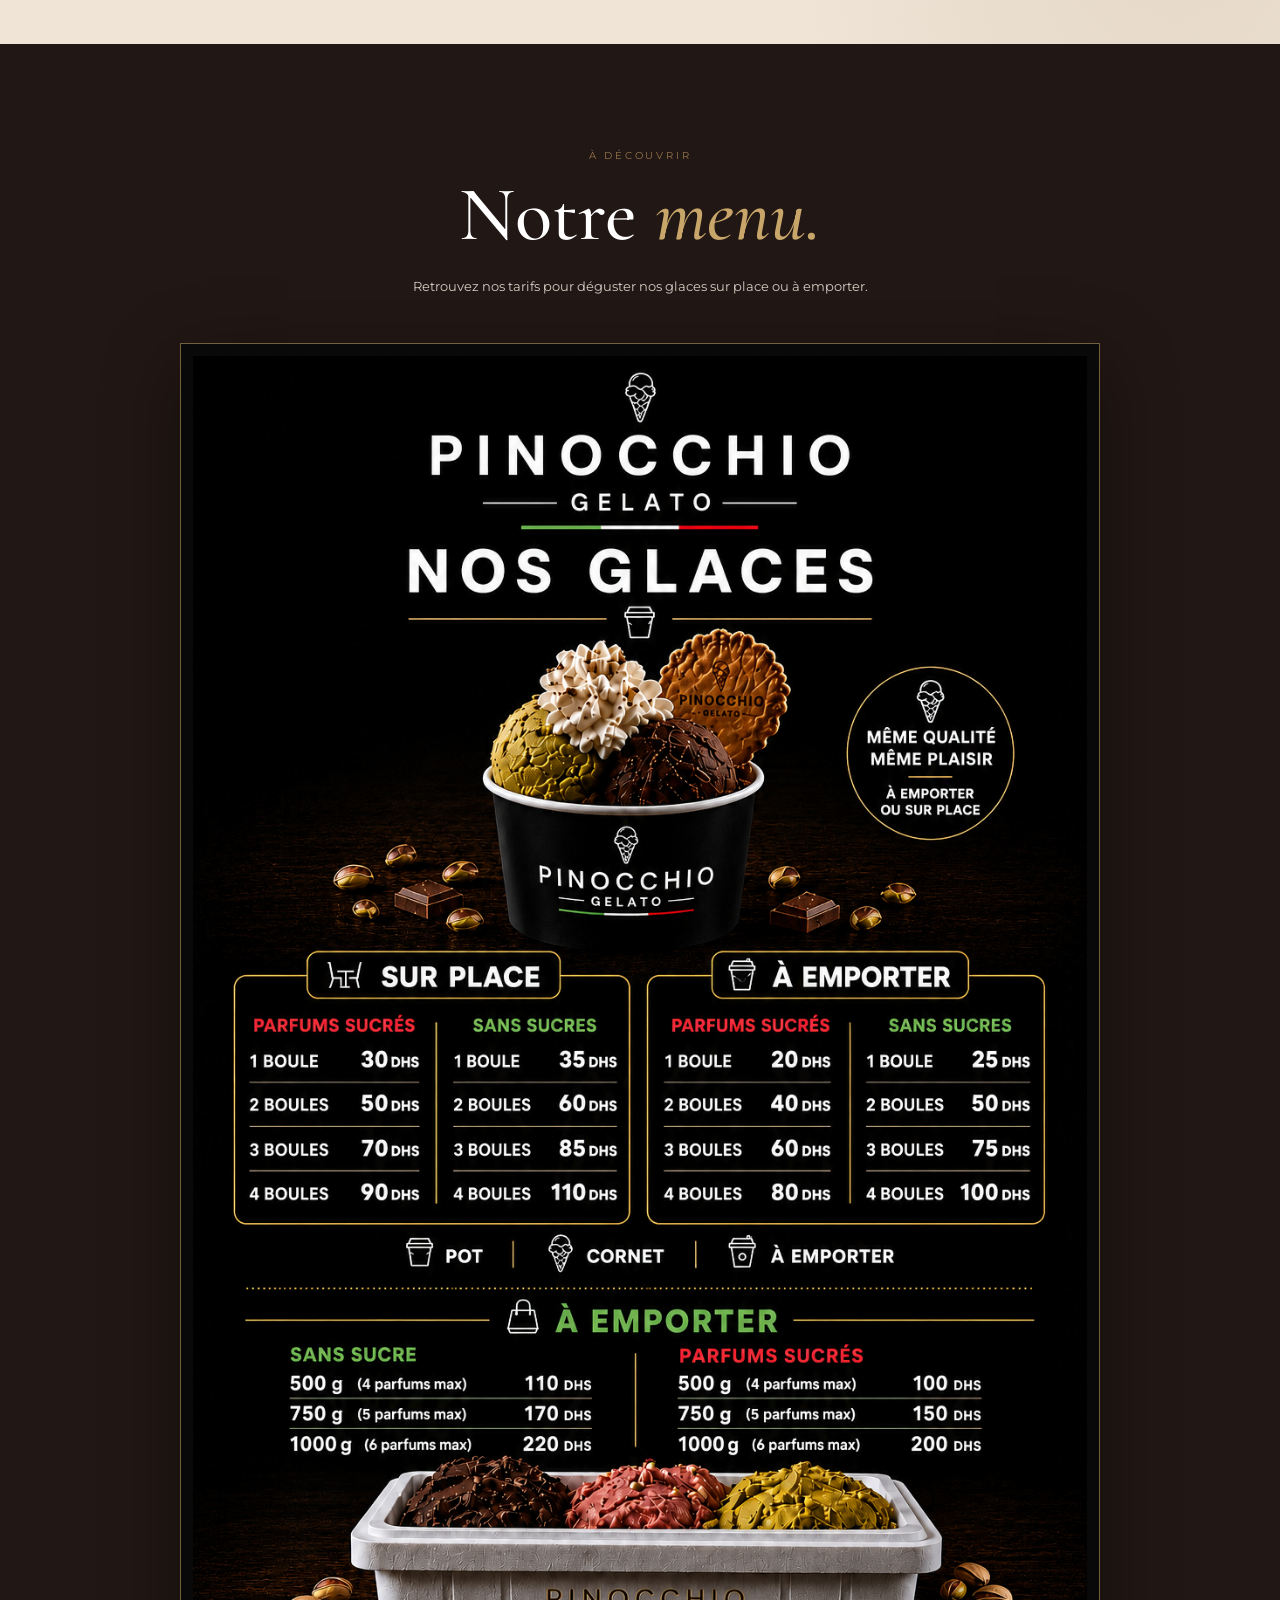
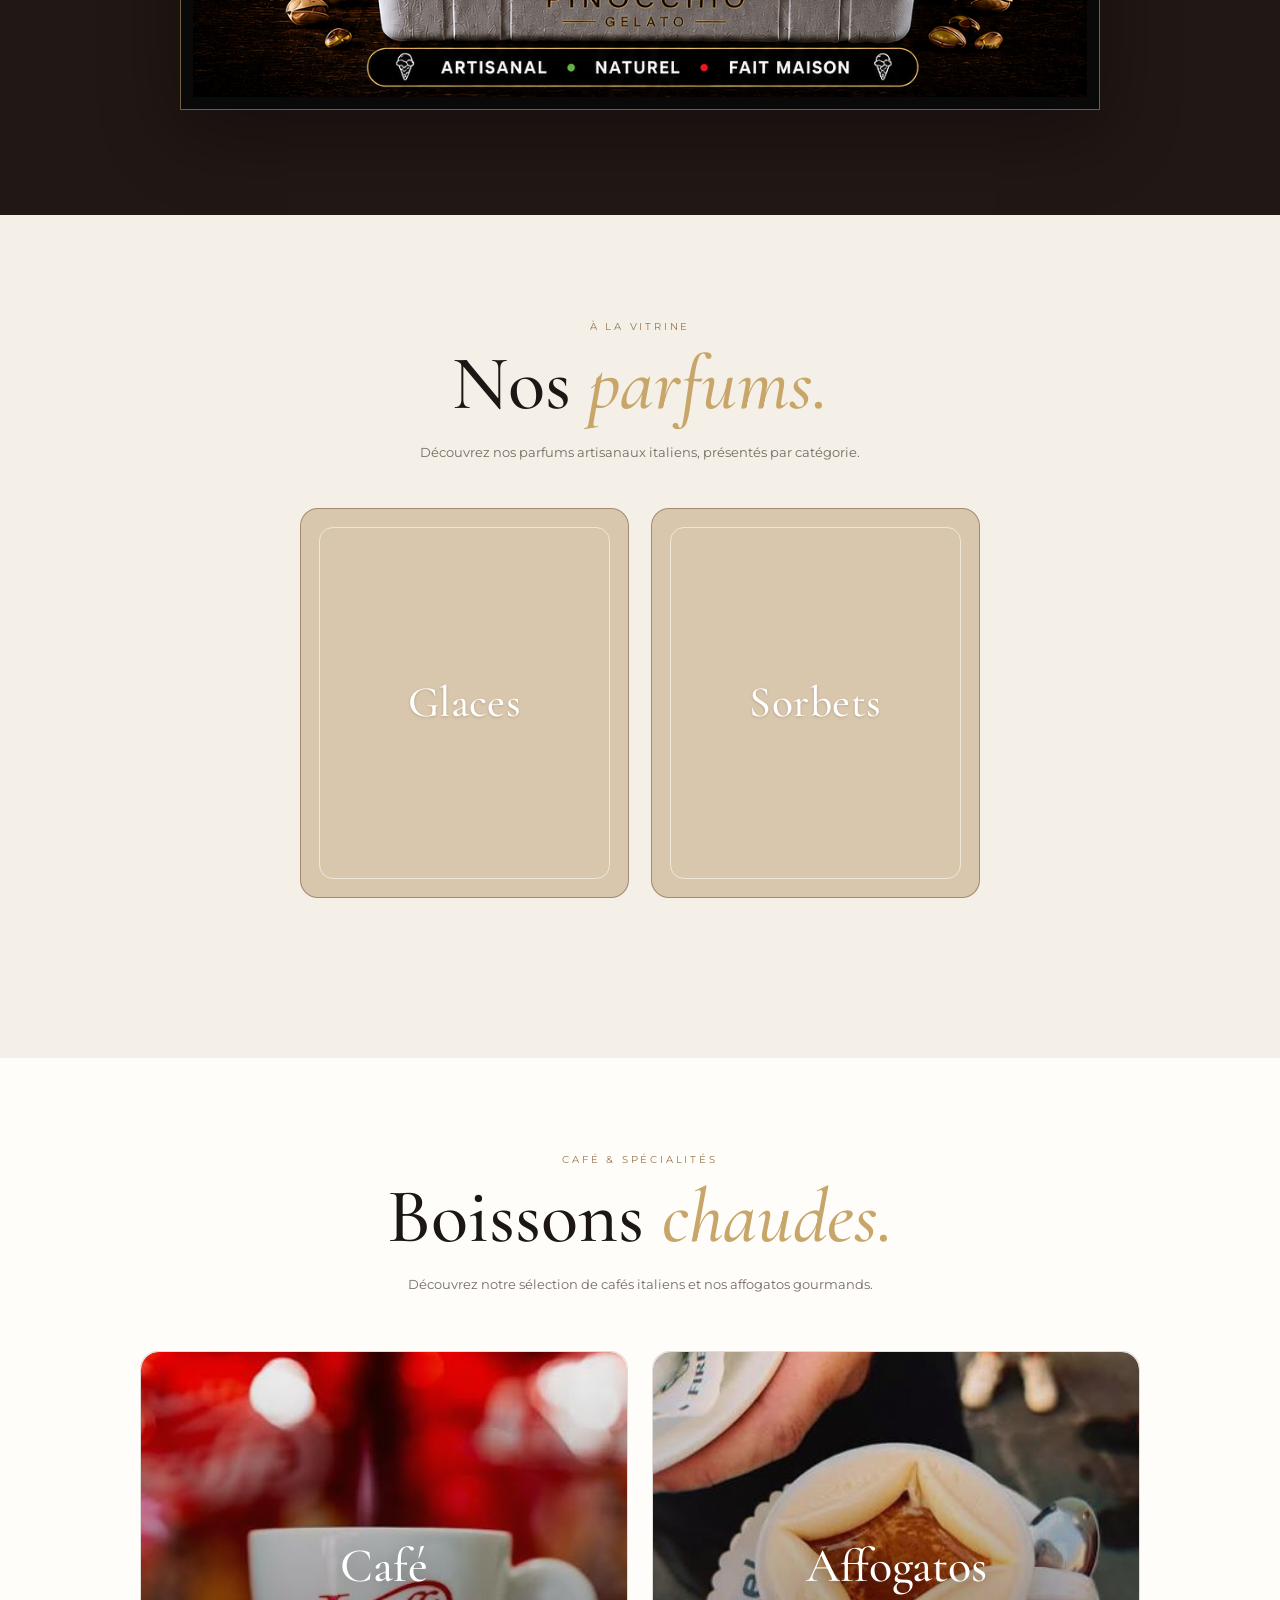
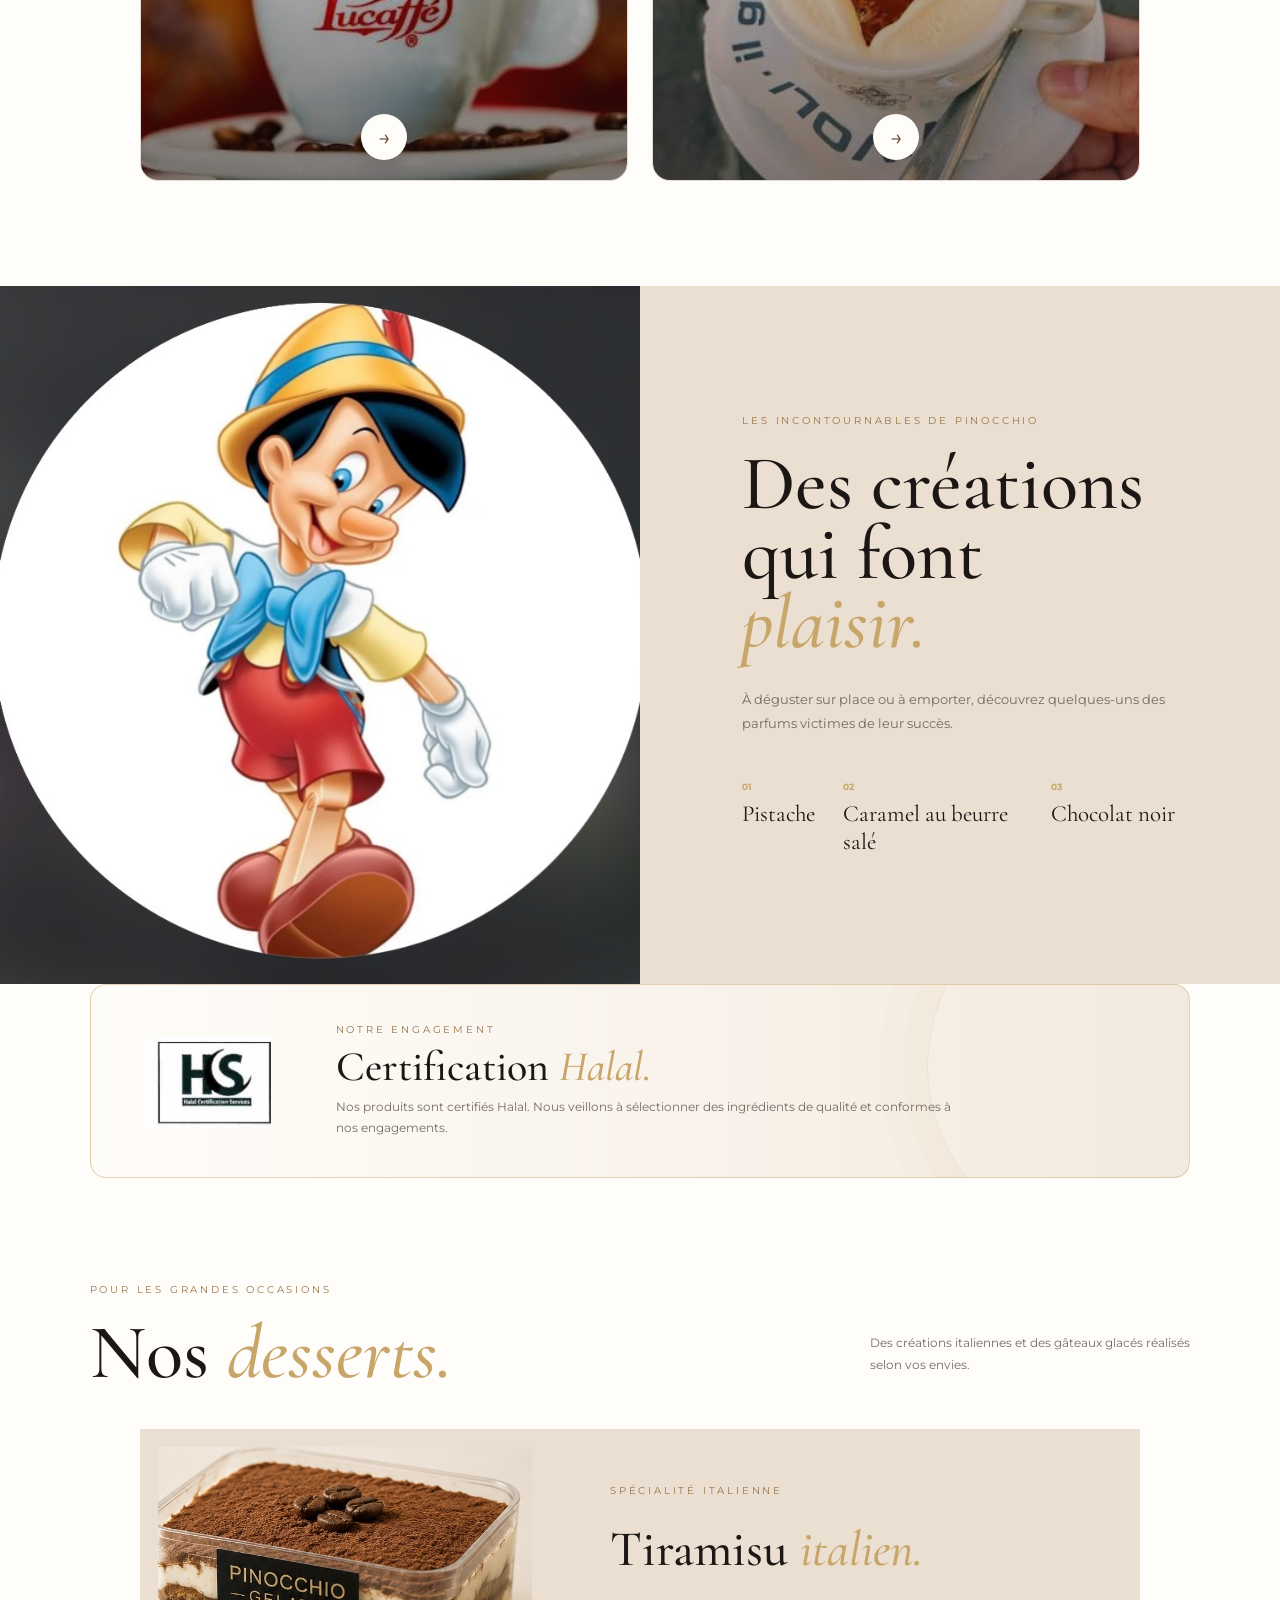
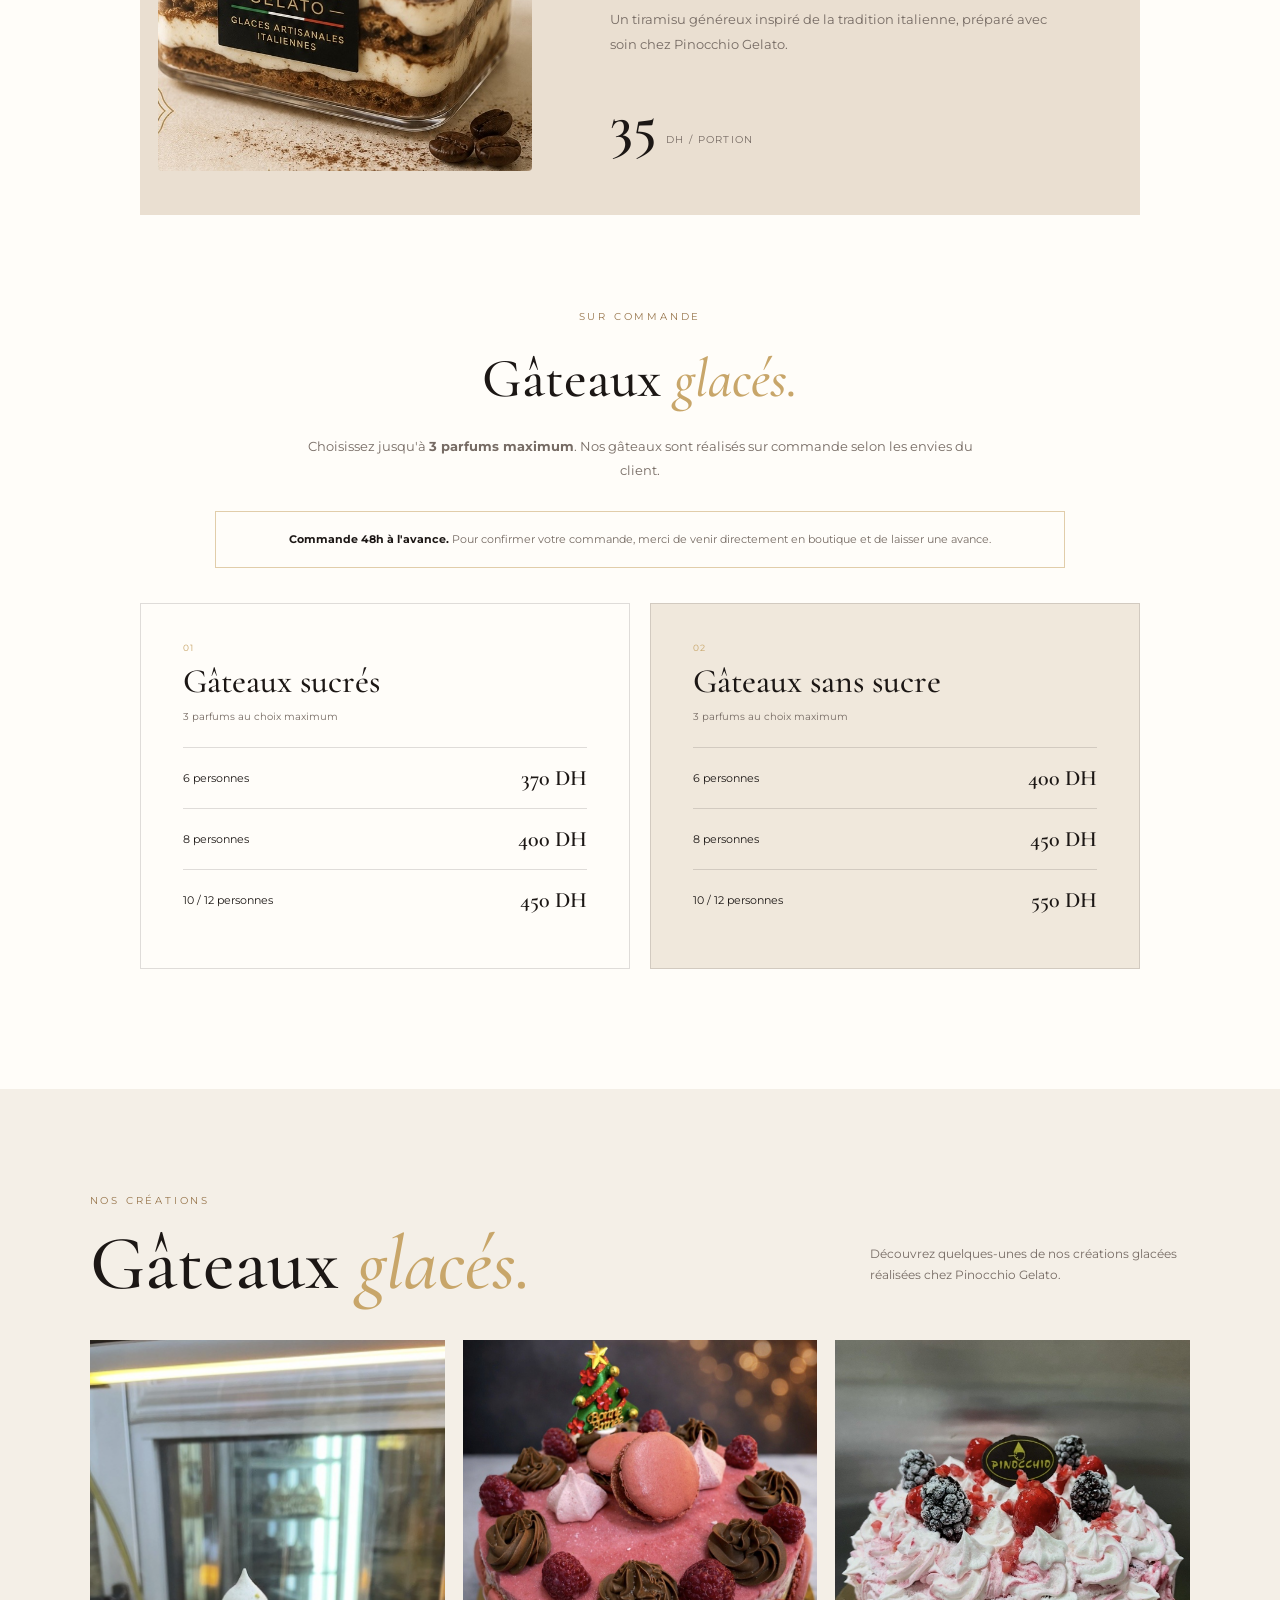
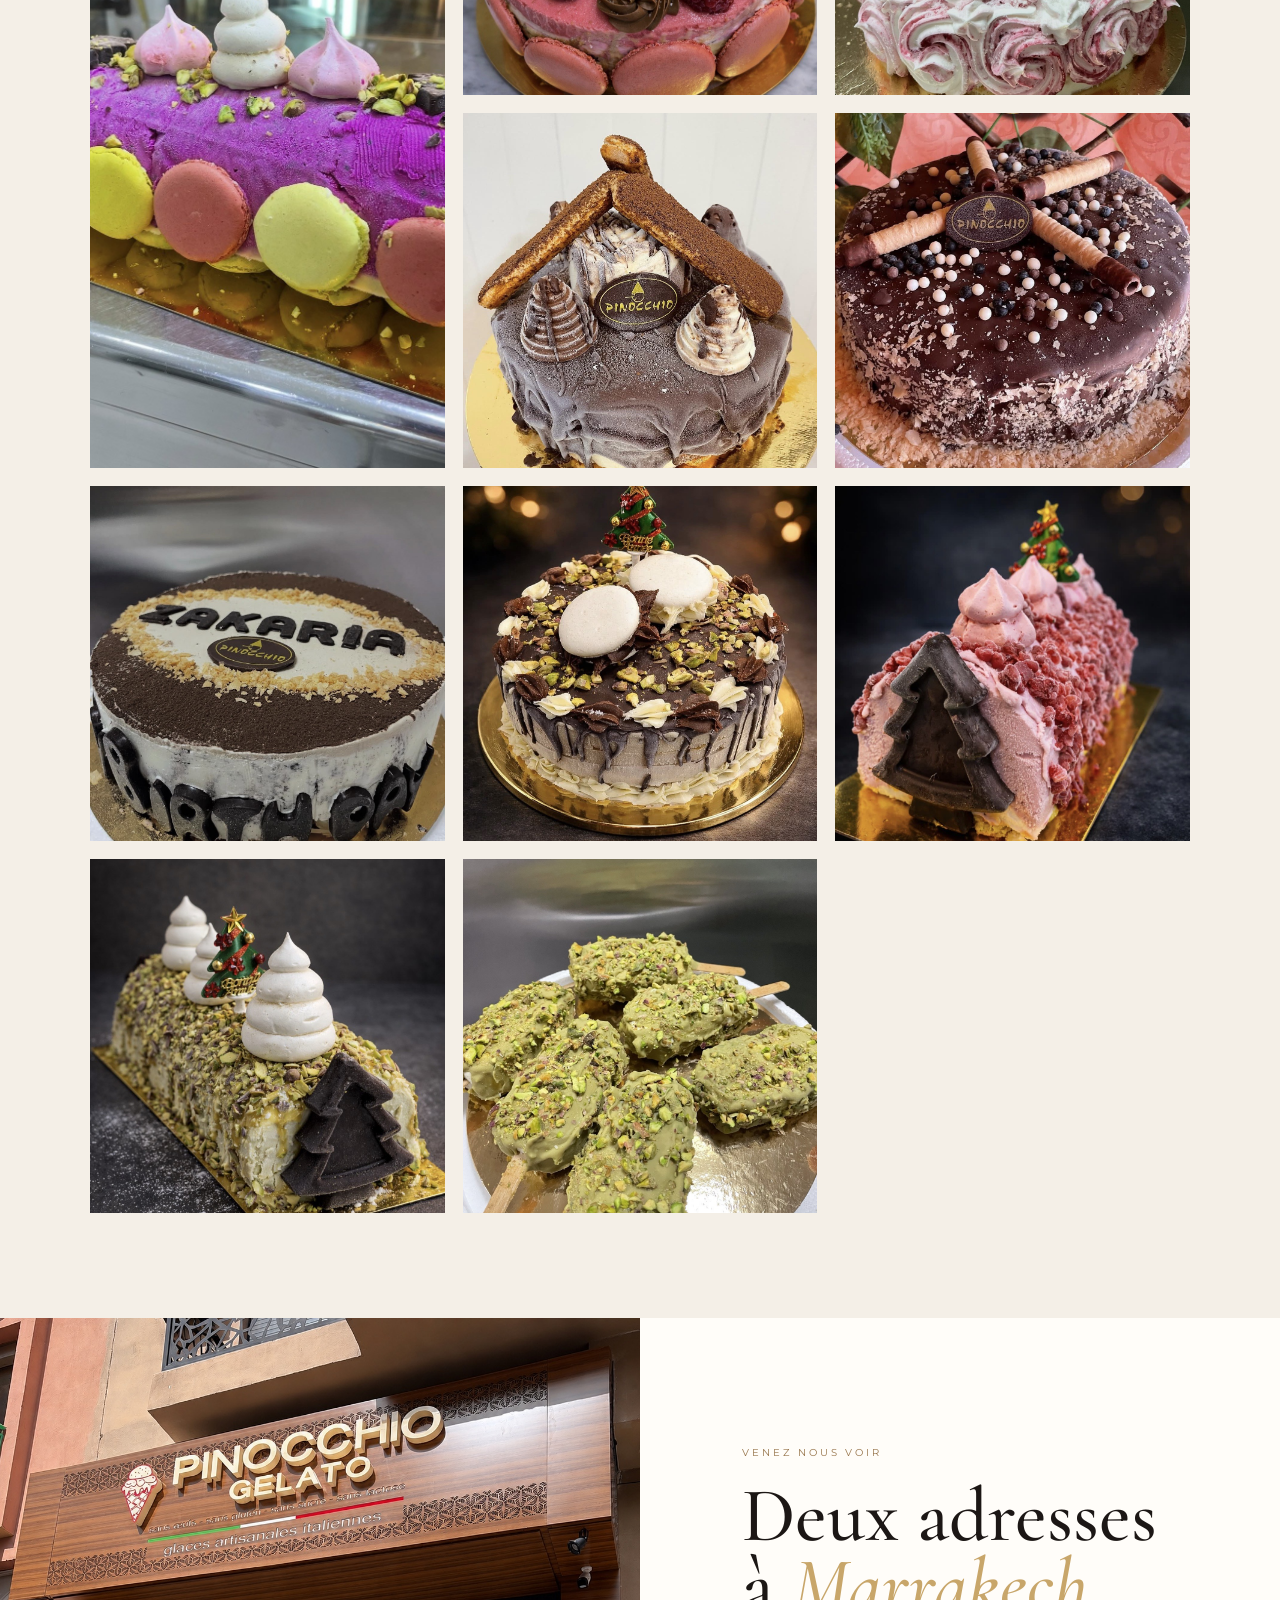
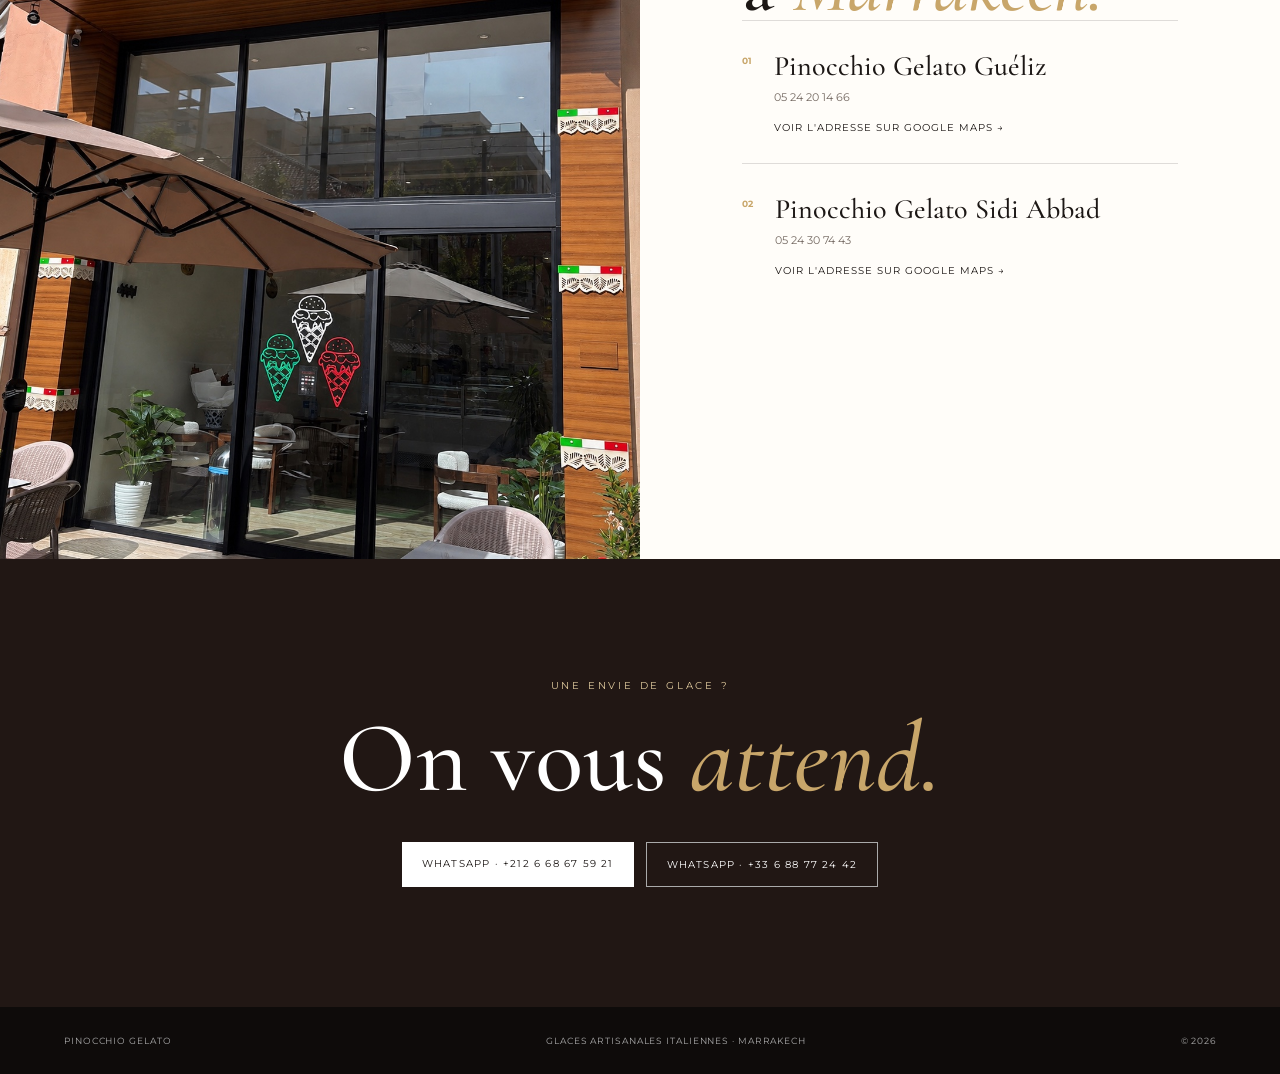
==== commit 3e179d71: "Add galerie.css and galerie.js to index.html" ====
--- a/index.html
+++ b/index.html
@@ -1,4 +1,4 @@
-<!doctype html><html lang="fr"><head><meta charset="utf-8"><meta name="viewport" content="width=device-width,initial-scale=1"><title>Pinocchio Gelato — Marrakech</title><link rel="stylesheet" href="style.css"></head><body>
+<!doctype html><html lang="fr"><head><meta charset="utf-8"><meta name="viewport" content="width=device-width,initial-scale=1"><title>Pinocchio Gelato — Marrakech</title><link rel="stylesheet" href="style.css"><link rel="stylesheet" href="galerie.css"></head><body>
 <header class="nav"><a class="brand" href="#accueil"><img src="pinocchio.jpeg" alt="Logo Pinocchio" class="logo"><span>Pinocchio Gelato</span></a><nav><a href="#histoire">Notre histoire</a><a href="#menu">Menu</a><a href="#glaces">Nos parfums</a><a href="#avis">Avis</a><a href="#desserts">Desserts</a><a href="#galerie">Galerie</a><a href="#boissons-chaudes">Boissons chaudes</a><a href="#halal">Halal</a><a href="#boutiques">Boutiques</a></nav><a class="nav-cta" href="#contact">Contact</a></header>
 <section id="accueil" class="hero"><div class="hero-image"></div><div class="hero-overlay"></div><div class="hero-content"><p class="eyebrow">PINOCCHIO GELATO · MARRAKECH</p><h1>Glaces artisanales<br><em>italiennes.</em></h1><p class="qualities-line">Sans œufs · Sans gluten · Sans lactose · Sans sucre</p></div></section>
 <section id="histoire" class="story"><div><p class="eyebrow dark">DEPUIS 2010</p><h2>L'histoire de<br><em>Pinocchio Gelato.</em></h2></div><div class="story-text">
@@ -177,6 +177,65 @@
     <article class="cake-card sugar-free"><p class="cake-label">02</p><h4>Gâteaux sans sucre</h4><p class="cake-subtitle">3 parfums au choix maximum</p><div class="price-row"><span>6 personnes</span><strong>400 DH</strong></div><div class="price-row"><span>8 personnes</span><strong>450 DH</strong></div><div class="price-row"><span>10 / 12 personnes</span><strong>550 DH</strong></div></article>
   </div>
 </section>
+  <!-- GALERIE GÂTEAUX GLACÉS -->
+<section id="galerie" class="section ice-cake-gallery">
+  <div class="section-head">
+    <div>
+      <p class="eyebrow dark">NOS CRÉATIONS</p>
+      <h2>Gâteaux <em>glacés.</em></h2>
+    </div>
+    <p>Découvrez quelques-unes de nos créations glacées réalisées chez Pinocchio Gelato.</p>
+  </div>
+
+  <div class="ice-cake-grid">
+
+    <button class="ice-cake-item ice-cake-item-large" type="button" data-gallery-image="images/gateau-glace-01.jpeg" aria-label="Agrandir le gâteau glacé 1">
+      <img src="images/gateau-glace-01.jpeg" alt="Gâteau glacé Pinocchio Gelato">
+    </button>
+
+    <button class="ice-cake-item" type="button" data-gallery-image="images/gateau-glace-02.jpeg" aria-label="Agrandir le gâteau glacé 2">
+      <img src="images/gateau-glace-02.jpeg" alt="Gâteau glacé Pinocchio Gelato">
+    </button>
+
+    <button class="ice-cake-item" type="button" data-gallery-image="images/gateau-glace-03.jpeg" aria-label="Agrandir le gâteau glacé 3">
+      <img src="images/gateau-glace-03.jpeg" alt="Gâteau glacé Pinocchio Gelato">
+    </button>
+
+    <button class="ice-cake-item" type="button" data-gallery-image="images/gateau-glace-04.jpeg" aria-label="Agrandir le gâteau glacé 4">
+      <img src="images/gateau-glace-04.jpeg" alt="Gâteau glacé Pinocchio Gelato">
+    </button>
+
+    <button class="ice-cake-item" type="button" data-gallery-image="images/gateau-glace-05.jpeg" aria-label="Agrandir le gâteau glacé 5">
+      <img src="images/gateau-glace-05.jpeg" alt="Gâteau glacé Pinocchio Gelato">
+    </button>
+
+    <button class="ice-cake-item" type="button" data-gallery-image="images/gateau-glace-06.jpeg" aria-label="Agrandir le gâteau glacé 6">
+      <img src="images/gateau-glace-06.jpeg" alt="Gâteau glacé Pinocchio Gelato">
+    </button>
+
+    <button class="ice-cake-item" type="button" data-gallery-image="images/gateau-glace-07.jpeg" aria-label="Agrandir le gâteau glacé 7">
+      <img src="images/gateau-glace-07.jpeg" alt="Gâteau glacé Pinocchio Gelato">
+    </button>
+
+    <button class="ice-cake-item" type="button" data-gallery-image="images/gateau-glace-08.jpeg" aria-label="Agrandir le gâteau glacé 8">
+      <img src="images/gateau-glace-08.jpeg" alt="Gâteau glacé Pinocchio Gelato">
+    </button>
+
+    <button class="ice-cake-item" type="button" data-gallery-image="images/gateau-glace-09.jpeg" aria-label="Agrandir le gâteau glacé 9">
+      <img src="images/gateau-glace-09.jpeg" alt="Gâteau glacé Pinocchio Gelato">
+    </button>
+
+    <button class="ice-cake-item" type="button" data-gallery-image="images/gateau-glace-10.jpeg" aria-label="Agrandir le gâteau glacé 10">
+      <img src="images/gateau-glace-10.jpeg" alt="Gâteau glacé Pinocchio Gelato">
+    </button>
+
+  </div>
+</section>
+
+<div class="ice-cake-lightbox" id="iceCakeLightbox" hidden>
+  <button class="ice-cake-lightbox-close" type="button" aria-label="Fermer">×</button>
+  <img id="iceCakeLightboxImage" src="" alt="Gâteau glacé Pinocchio Gelato">
+</div>
 <section id="boutiques" class="locations"><div class="location-photo"><img src="facade.jpeg" alt="Pinocchio Gelato Marrakech"></div><div class="location-copy"><p class="eyebrow dark">VENEZ NOUS VOIR</p><h2>Deux adresses<br>à <em>Marrakech.</em></h2><div class="shop"><b>01</b><div><h3>Pinocchio Gelato Guéliz</h3><p>05 24 20 14 66</p><a href="https://maps.app.goo.gl/zNfvPjSvja2GH3fk6" target="_blank">Voir l'adresse sur Google Maps →</a></div></div><div class="shop"><b>02</b><div><h3>Pinocchio Gelato Sidi Abbad</h3><p>05 24 30 74 43</p><a href="https://maps.app.goo.gl/os4RZZqv9oB6Zk1H6" target="_blank">Voir l'adresse sur Google Maps →</a></div></div></div></section>
 <section id="contact" class="contact"><p class="eyebrow">UNE ENVIE DE GLACE ?</p><h2>On vous <em>attend.</em></h2><div class="contact-actions"><a class="button light" href="https://wa.me/212668675921" target="_blank">WhatsApp · +212 6 68 67 59 21</a><a class="button outline" href="https://wa.me/33688772442" target="_blank">WhatsApp · +33 6 88 77 24 42</a></div></section><footer><span>Pinocchio Gelato</span><span>Glaces artisanales italiennes · Marrakech</span><span>© 2026</span></footer><script>
 (() => {
@@ -241,4 +300,7 @@
   dots.forEach((d, n) => d.addEventListener('click', () => go(n)));
   window.addEventListener('resize', () => go(Math.min(index, max())));
 })();
-</script></body></html>
+</script>
+<script src="galerie.js"></script>
+</body>
+</html>
--- a/galerie.css
+++ b/galerie.css
@@ -0,0 +1,67 @@
+/* ===== Galerie Gâteaux Glacés ===== */
+.ice-cake-gallery{background:#f4efe7}
+.ice-cake-grid{
+  display:grid;
+  grid-template-columns:repeat(3,1fr);
+  gap:18px;
+}
+.ice-cake-item{
+  border:0;
+  padding:0;
+  margin:0;
+  background:#fff;
+  overflow:hidden;
+  cursor:pointer;
+  aspect-ratio:1/1;
+}
+.ice-cake-item-large{
+  grid-row:span 2;
+  aspect-ratio:auto;
+}
+.ice-cake-item img{
+  display:block;
+  width:100%;
+  height:100%;
+  object-fit:cover;
+  transition:transform .7s ease;
+}
+.ice-cake-item:hover img{transform:scale(1.045)}
+.ice-cake-lightbox{
+  position:fixed;
+  inset:0;
+  z-index:100;
+  display:flex;
+  align-items:center;
+  justify-content:center;
+  padding:30px;
+  background:rgba(18,12,9,.92);
+}
+.ice-cake-lightbox[hidden]{display:none}
+.ice-cake-lightbox img{
+  max-width:min(92vw,1200px);
+  max-height:88vh;
+  width:auto;
+  height:auto;
+  object-fit:contain;
+  box-shadow:0 25px 80px rgba(0,0,0,.45);
+}
+.ice-cake-lightbox-close{
+  position:absolute;
+  top:18px;
+  right:25px;
+  width:46px;
+  height:46px;
+  border:1px solid rgba(255,255,255,.55);
+  border-radius:50%;
+  background:transparent;
+  color:#fff;
+  font-size:30px;
+  line-height:1;
+  cursor:pointer;
+}
+body.ice-cake-lightbox-open{overflow:hidden}
+@media(max-width:800px){
+  .ice-cake-grid{grid-template-columns:repeat(2,1fr);gap:10px}
+  .ice-cake-item-large{grid-row:span 2}
+  .ice-cake-lightbox{padding:15px}
+}
